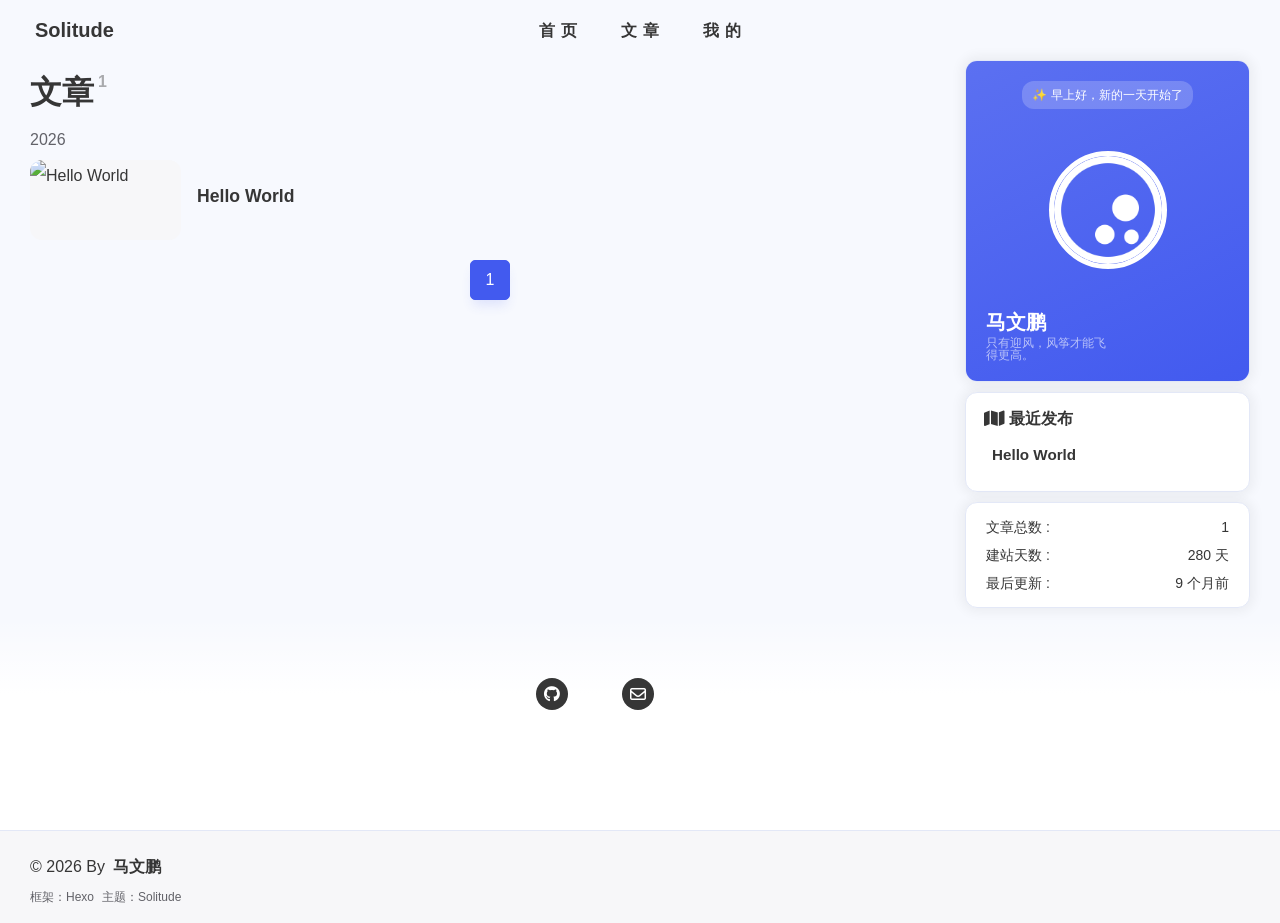
==== archives/index.html @ 8fe3c7e5 "Site updated: 2026-03-01 21:37:21" ====
<!DOCTYPE html><html lang="zh-CN" data-theme="light"><head><meta charset="utf-8"><meta http-equiv="X-UA-Compatible" content="IE=edge"><meta name="viewport" content="width=device-width, initial-scale=1"><title>文章 | 马文鹏的 Hexo 博客</title><noscript>开启JavaScript才能访问本站哦~</noscript><link rel="icon" href="/img/pwa/favicon.png"><link rel="stylesheet" href="/css/index.css?v=3.0.21"><link rel="canonical" href="http://example.com/archives/index.html"><link rel="stylesheet" href="https://cdn.jsdelivr.net/npm/@fortawesome/fontawesome-free@6.7.2/css/all.min.css"><!-- Feature-specific CSS--><!-- aplayer--><!-- swiper--><!-- fancybox ui--><!-- katex--><!-- Open Graph--><meta name="description" content="测试"><!-- pwa--><meta name="apple-mobile-web-app-capable" content="马文鹏的 Hexo 博客"><meta name="theme-color" content="var(--efu-main)"><meta name="apple-mobile-web-app-status-bar-style" content="var(--efu-main)"><link rel="bookmark" href="/img/pwa/favicon.png"><link rel="apple-touch-icon" href="/img/pwa/favicon.png" sizes="180x180"><script>console.log(' %c Solitude %c ' + '3.0.21' + ' %c https://github.com/everfu/hexo-theme-solitude',
    'background:#35495e ; padding: 1px; border-radius: 3px 0 0 3px;  color: #fff',
    'background:#ff9a9a ; padding: 1px; border-radius: 0 3px 3px 0;  color: #fff',
    'background:unset ; padding: 1px; border-radius: 0 3px 3px 0;  color: #fff')
</script><script>(()=>{
        const saveToLocal = {
            set: function setWithExpiry(key, value, ttl) {
                if (ttl === 0)
                    return
                const now = new Date()
                const expiryDay = ttl * 86400000
                const item = {
                    value: value,
                    expiry: now.getTime() + expiryDay
                }
                localStorage.setItem(key, JSON.stringify(item))
            },
            get: function getWithExpiry(key) {
                const itemStr = localStorage.getItem(key)

                if (!itemStr) {
                    return undefined
                }
                const item = JSON.parse(itemStr)
                const now = new Date()

                if (now.getTime() > item.expiry) {
                    localStorage.removeItem(key)
                    return undefined
                }
                return item.value
            }
        };
        window.utils = {
            saveToLocal: saveToLocal,
            getCSS: (url, id = false) => new Promise((resolve, reject) => {
              const link = document.createElement('link')
              link.rel = 'stylesheet'
              link.href = url
              if (id) link.id = id
              link.onerror = reject
              link.onload = link.onreadystatechange = function() {
                const loadState = this.readyState
                if (loadState && loadState !== 'loaded' && loadState !== 'complete') return
                link.onload = link.onreadystatechange = null
                resolve()
              }
              document.head.appendChild(link)
            }),
            getScript: (url, attr = {}) => new Promise((resolve, reject) => {
              const script = document.createElement('script')
              script.src = url
              script.async = true
              script.onerror = reject
              script.onload = script.onreadystatechange = function() {
                const loadState = this.readyState
                if (loadState && loadState !== 'loaded' && loadState !== 'complete') return
                script.onload = script.onreadystatechange = null
                resolve()
              }

              Object.keys(attr).forEach(key => {
                script.setAttribute(key, attr[key])
              })

              document.head.appendChild(script)
            }),
            addGlobalFn: (key, fn, name = false, parent = window) => {
                const globalFn = parent.globalFn || {}
                const keyObj = globalFn[key] || {}

                if (name && keyObj[name]) return

                name = name || Object.keys(keyObj).length
                keyObj[name] = fn
                globalFn[key] = keyObj
                parent.globalFn = globalFn
            },
            addEventListenerPjax: (ele, event, fn, option = false) => {
              ele.addEventListener(event, fn, option)
              utils.addGlobalFn('pjax', () => {
                  ele.removeEventListener(event, fn, option)
              })
            },
            diffDateFormat: (selector) => {
                selector.forEach(item => {
                    const date = new Date(item.getAttribute('datetime') || item.textContent);
                    item.textContent = (date.getMonth() + 1).toString()+'/'+date.getDate().toString();
                });
            },
        }
    })()</script><!-- theme--><script>initTheme = () => {
    let isDarkMode = window.matchMedia('(prefers-color-scheme: dark)').matches
    const cachedMode = utils.saveToLocal.get('theme');
    if (cachedMode === undefined) {
        const nowMode =
            isDarkMode ? 'dark' : 'light'
        document.documentElement.setAttribute('data-theme', nowMode);
    } else {
        document.documentElement.setAttribute('data-theme', cachedMode);
    }
    typeof rm === 'object' && rm.mode(cachedMode === 'dark' && isDarkMode)
}
initTheme()</script><script>const GLOBAL_CONFIG = {
    root: '/',
    algolia: undefined,
    localsearch: undefined,
    runtime: '2026-03-01 00:00:00',
    lazyload: {
        enable: false,
        error: '/img/error_load.avif'
    },
    copyright: false,
    highlight: {"limit":200,"expand":true,"copy":true,"syntax":"highlight.js"},
    randomlink: false,
    lang: {"theme":{"dark":"已切换至深色模式","light":"已切换至浅色模式"},"copy":{"success":"复制成功","error":"复制失败"},"backtop":"返回顶部","time":{"day":"天前","hour":"小时前","just":"刚刚","min":"分钟前","month":"个月前"},"day":" 天","f12":"开发者模式已打开，请遵循GPL协议。","totalk":"无需删除空行，直接输入评论即可"},
    aside: {
        state: {
            morning: "✨ 早上好，新的一天开始了",
            noon: "🍲 午餐时间",
            afternoon: "🌞 下午好",
            night: "早点休息",
            goodnight: "晚安 😴",
        },
        witty_words: [],
        witty_comment: {
            prefix: '好久不见，',
            back: '欢迎再次回来，',
        },
    },
    covercolor: {
        enable: false
    },
    comment: false,
    lightbox: 'null',
    right_menu: false,
    translate: {"translateDelay":0,"defaultEncoding":2},
    lure: false,
    expire: false,
};</script><script id="config-diff">var PAGE_CONFIG = {
    is_post: false,
    is_page: true,
    is_home: false,
    page: '',
    toc: false,
    comment: false,
    ai_text: false,
    color: false,
}</script><meta name="generator" content="Hexo 8.1.1"></head><body id="body"><div id="console"><div class="close-btn" onclick="sco.hideConsole()"><i class="solitude fas fa-xmark"></i></div><div class="console-card-group"><div class="console-card-group-right"><div class="console-card tags" onclick="sco.hideConsole()"><div class="card-content"><div class="author-content-item-tips">标签</div><div class="author-content-item-title">寻找感兴趣的领域</div></div><div class="card-tag-cloud"></div></div><div class="console-card history" onclick="sco.hideConsole()"><ul class="card-archive-list"><li class="item"><a href="/archives/2026/03/"><span class="date">2026/03</span><div class="count-group"><span class="count">1</span><span class="unit">篇</span></div></a></li><li class="item"><a href="/archives/"><span class="date">全部文章</span><div class="count-group"><span class="count">1</span><span class="unit">篇</span></div></a></li></ul></div></div></div><div class="button-group"><div class="console-btn-item"><span class="darkmode_switchbutton" onclick="sco.switchDarkMode()" title="昼夜切换"><i class="solitude fas fa-circle-half-stroke"></i></span></div><div class="console-btn-item" id="consoleHideAside"><span class="asideSwitch" onclick="sco.switchHideAside()" title="边栏显示控制"><i class="solitude fas fa-arrows-left-right-to-line"></i></span></div></div><div class="console-mask" onclick="sco.hideConsole()"></div></div><div id="sidebar" style="zoom: 1;"><div id="menu-mask" style="display: none;"></div><div id="sidebar-menus"><div class="site-data"><div class="data-item is-center"><div class="data-item-link"><a href="/archives/"><div class="headline">文章</div><div class="length-num">1</div></a></div></div><div class="data-item is-center"><div class="data-item-link"><a href="/categories/"><div class="headline">分类</div><div class="length-num">0</div></a></div></div><div class="data-item is-center"><div class="data-item-link"><a href="/tags/"><div class="headline">标签</div><div class="length-num">0</div></a></div></div></div><span class="sidebar-menu-item-title">功能</span><div class="sidebar-menu-item"><span class="darkmode_switchbutton menu-child" onclick="sco.switchDarkMode()"><i class="solitude fas fa-circle-half-stroke"></i><span>显示模式</span></span></div><div class="menus_items"><div class="menus_item"><a class="site-page" href="/"><span>首页</span></a></div><div class="menus_item"><a class="site-page" href="javascript:void(0);"><span>文章</span></a><ul class="menus_item_child"><li><a class="site-page child" href="/archives/"><i class="solitude  fas fa-folder-closed"></i><span>归档</span></a></li><li><a class="site-page child" href="/categories/"><i class="solitude  fas fa-clone"></i><span>分类</span></a></li><li><a class="site-page child" href="/tags/"><i class="solitude  fas fa-tags"></i><span>标签</span></a></li></ul></div><div class="menus_item"><a class="site-page" href="javascript:void(0);"><span>我的</span></a><ul class="menus_item_child"><li><a class="site-page child" href="/about/"><i class="solitude  fas fa-user"></i><span>关于</span></a></li></ul></div></div><span class="sidebar-menu-item-title">标签</span><div class="card-tags"><div class="card-tag-cloud"></div></div></div></div><div class="page" id="body-wrap"><header class="not-top-img" id="page-header"><nav class="show" id="nav"><div id="nav-group"><div id="blog_name"><a href="/" title="返回博客主页" id="site-name"><span class="title">Solitude</span><i class="solitude fas fa-home"></i></a></div><div id="page-name-mask"><div id="page-name"><a id="page-name-text" onclick="sco.toTop()">文章</a></div></div><div id="menus"><div class="menus_items"><div class="menus_item"><a class="site-page" href="/"><span>首页</span></a></div><div class="menus_item"><a class="site-page" href="javascript:void(0);"><span>文章</span></a><ul class="menus_item_child"><li><a class="site-page child" href="/archives/"><i class="solitude  fas fa-folder-closed"></i><span>归档</span></a></li><li><a class="site-page child" href="/categories/"><i class="solitude  fas fa-clone"></i><span>分类</span></a></li><li><a class="site-page child" href="/tags/"><i class="solitude  fas fa-tags"></i><span>标签</span></a></li></ul></div><div class="menus_item"><a class="site-page" href="javascript:void(0);"><span>我的</span></a><ul class="menus_item_child"><li><a class="site-page child" href="/about/"><i class="solitude  fas fa-user"></i><span>关于</span></a></li></ul></div></div></div><div id="nav-left"></div><div id="nav-right"><div class="nav-button" id="nav-totop" onclick="sco.toTop()"><a class="totopbtn"><i class="solitude fas fa-arrow-up"></i><span id="percent">0</span></a></div><div id="toggle-menu"><a class="site-page"><i class="solitude fas fa-bars"></i></a></div></div></div></nav></header><main class="layout" id="content-inner"><div id="archive"><div class="article-sort-title">文章<sup>1</sup></div><div class="article-sort"><div class="article-sort-item year">2026</div><div class="article-sort-item"><a class="article-sort-item-img" href="/2026/03/01/hello-world/" title="Hello World"><img src="/" alt="Hello World"></a><div class="article-sort-item-info"><a class="article-sort-item-title" href="/2026/03/01/hello-world/" title="Hello World" onclick="window.event.cancelBubble=true;">Hello World</a><div class="article-sort-item-tags"></div></div></div></div><nav id="pagination"><div class="pagination"><span class="page-number current">1</span><div class="toPageGroup"><input id="toPageText" oninput="value=value.replace(/[^0-9]/g,'')" maxlength="3" title="跳转到指定页面" onkeyup="if (this.value === '0') this.value = ''"><a id="toPageButton" onclick="sco.toPage()"><i class="solitude fas fa-angles-right"></i></a></div></div></nav></div><div class="aside-content" id="aside-content"><div class="card-widget card-info"><div class="card-content"><div class="card-info-avatar is-center"><div class="top-group"><div class="sayhi" id="sayhi" onclick="sco.changeWittyWord()"></div></div></div><div class="avatar"><img alt="头像" src="/img/logo.png"></div><div class="description"></div><div class="bottom-group"><span class="left"><div class="name">马文鹏</div><div class="desc">只有迎风，风筝才能飞得更高。</div></span><div class="social-icons is-center"></div></div></div></div><div class="sticky_layout"><div class="card-widget card-recent-post"><div class="item-headline"><i class="solitude fas fa-map"></i><span>最近发布</span></div><div class="aside-list"><a class="aside-list-item" href="/2026/03/01/hello-world/" title="Hello World"><div class="content"><span class="title" href="/2026/03/01/hello-world/" title="Hello World">Hello World</span></div></a></div></div><div class="card-widget card-tags card-archives card-webinfo card-allinfo"><div class="webinfo"><div class="webinfo-item"><div class="item-name">文章总数 :</div><div class="item-count">1</div></div><div class="webinfo-item"><div class="item-name">建站天数 :</div><div class="item-count" id="runtimeshow"></div></div><div class="webinfo-item"><div class="item-name">最后更新 :</div><time class="item-count" datetime="2026-03-01T13:37:18.398Z"></time></div></div></div></div></div></main><footer id="footer"><div id="footer_deal"><a class="deal_link" target="_blank" rel="noopener" href="https://github.com/wenpengma" title="Github"><i class="solitude  fab fa-github"></i></a><a class="deal_link" href="/mawenpeng291@gmail.com" title="Mail"><i class="solitude  far fa-envelope"></i></a><div class="nolazyload footer_mini_logo" id="footer_mini_logo" title="返回顶部" onclick="sco.toTop()"><img alt="返回顶部"></div></div><div id="st-footer"></div><div id="footer-bar"><div class="footer-bar-links"><div class="footer-bar-left"><div class="copyright">© 2026 By<a class="footer-bar-link" href="/" title="马文鹏">马文鹏</a></div><div class="beian-group"><a class="footer-bar-link" target="_blank" rel="noopener" href="https://hexo.io/" title="框架：Hexo">框架：Hexo</a><a class="footer-bar-link" target="_blank" rel="noopener" href="https://github.com/everfu/hexo-theme-solitude" title="主题：Solitude">主题：Solitude</a></div></div><div class="footer-bar-right"></div></div></div><div class="comment-barrage needEndHide"></div></footer></div><div><!-- Critical scripts loaded synchronously--><script src="/js/utils.js?v=3.0.21"></script><script src="/js/main.js?v=3.0.21"></script><!-- Non-critical scripts loaded asynchronously--><script async src="/js/third_party/waterfall.min.js?v=3.0.21"></script><script src="https://cdn.jsdelivr.net/npm/pjax@0.2.8/pjax.min.js"></script><!-- Feature-specific scripts loaded asynchronously--><script defer src="/js/tw_cn.js?v=3.0.21"></script><!-- UI enhancement scripts--><script defer src="https://cdn.jsdelivr.net/npm/node-snackbar@0.1.16/dist/snackbar.min.js"></script><!-- Music player scripts--><!-- Cover color processing scripts--><script>window.paceOptions = {
  restartOnPushState: false
}

utils.addGlobalFn('pjaxSend', () => {
  Pace.restart()
}, 'pace_restart')
</script><script src="https://cdn.jsdelivr.net/npm/pace-js@1.2.4/pace.min.js"></script><!-- Search functionality--><!-- Right menu functionality--><div class="js-pjax"></div></div><!-- pjax--><script>let pjax = null;

function initPjax() {
    if (typeof Pjax === 'undefined') {
        console.warn('Pjax is not loaded yet, retrying...');
        setTimeout(initPjax, 100);
        return;
    }

    pjax = new Pjax({
        elements: 'a:not([target="_blank"])',
        selectors: ["title","#body-wrap","#site-config","meta[name=\"description\"]",".js-pjax","meta[property^=\"og:\"]","#config-diff",".rs_show",".rs_hide"],
        cacheBust: false,
        analytics: false,
        scrollRestoration: false
    })

    // 将 pjax 实例挂载到全局
    window.pjax = pjax;

    document.querySelectorAll('script[data-pjax]').forEach(item => {
        const newScript = document.createElement('script')
        const content = item.text || item.textContent || item.innerHTML || ""
        Array.from(item.attributes).forEach(attr => newScript.setAttribute(attr.name, attr.value))
        newScript.appendChild(document.createTextNode(content))
        item.parentNode.replaceChild(newScript, item)
    })

    document.addEventListener('pjax:complete', () => {
        window.refreshFn()

        document.querySelectorAll('script[data-pjax]').forEach(item => {
            const newScript = document.createElement('script')
            const content = item.text || item.textContent || item.innerHTML || ""
            Array.from(item.attributes).forEach(attr => newScript.setAttribute(attr.name, attr.value))
            newScript.appendChild(document.createTextNode(content))
            item.parentNode.replaceChild(newScript, item)
        })

        GLOBAL_CONFIG.islazyload && window.lazyLoadInstance.update()

    })

    document.addEventListener('pjax:error', (e) => {
        if (e.request.status === 404) {
            pjax.loadUrl('/404.html')
        }
    })
}

// 初始化 Pjax
if (document.readyState === 'loading') {
    document.addEventListener('DOMContentLoaded', initPjax);
} else {
    initPjax();
}</script><!-- google adsense--></body></html>
        <script>
            const posts = ["2026/03/01/hello-world/"];
            function toRandomPost() {
                const randomPost = posts[Math.floor(Math.random() * posts.length)];
                pjax.loadUrl(GLOBAL_CONFIG.root + randomPost);
            }
        </script>
---- css/index.css ----
@charset "UTF-8";
@keyframes snackbar-progress{0%{width:0}to{width:100%}}.snackbar-container{transition:.5s;font-size:14px;position:fixed;align-items:center;line-height:22px;padding:18px 24px;bottom:-100px;top:-100px;opacity:0;z-index:9999;background:var(--efu-lighttext)!important;color:var(--efu-card-bg);border-radius:0;display:flex;justify-content:center;max-width:none;min-width:100%;margin:0;left:0;height:60px;transform:none}.snackbar-container p{color:var(--efu-card-bg)!important;font-weight:700!important;text-align:center;font-size:.8rem!important;display:flex;justify-content:center}.snackbar-container .action{display:inline-block;font-size:inherit;margin:0 0 0 24px;min-width:min-content;cursor:pointer;color:var(--efu-card-bg)!important;background:var(--efu-lighttext)!important;padding:4px 6px;font-weight:700;border-radius:8px;transition:.3s;border:var(--style-border)}.snackbar-container .action:hover{background:var(--efu-card-bg)!important;color:var(--efu-lighttext)!important}.snackbar-container:after{position:absolute;width:0;height:100%;left:0;top:0;background:var(--efu-white);opacity:.1;content:"";animation:snackbar-progress var(--efu-snackbar-time) linear forwards;pointer-events:none}.snackbar-pos.top-center,.snackbar-pos.top-left{bottom:auto;top:0;left:0}.snackbar-pos.top-right{bottom:auto;top:0;right:0}
@media screen and (min-width: 768px) {
@-moz-keyframes showCover {
    from {
      opacity: 0;
      -ms-filter: "progid:DXImageTransform.Microsoft.Alpha(Opacity=0)";
      filter: alpha(opacity=0);
      -webkit-transform: rotate(10deg) translateY(-8%) scale(1.8);
      -moz-transform: rotate(10deg) translateY(-8%) scale(1.8);
      -o-transform: rotate(10deg) translateY(-8%) scale(1.8);
      -ms-transform: rotate(10deg) translateY(-8%) scale(1.8);
      transform: rotate(10deg) translateY(-8%) scale(1.8);
    }
    to {
      opacity: 0.5;
      -ms-filter: "progid:DXImageTransform.Microsoft.Alpha(Opacity=50)";
      filter: alpha(opacity=50);
      -webkit-transform: rotate(10deg) translateY(-10%) scale(2);
      -moz-transform: rotate(10deg) translateY(-10%) scale(2);
      -o-transform: rotate(10deg) translateY(-10%) scale(2);
      -ms-transform: rotate(10deg) translateY(-10%) scale(2);
      transform: rotate(10deg) translateY(-10%) scale(2);
    }
}
@-webkit-keyframes showCover {
    from {
      opacity: 0;
      -ms-filter: "progid:DXImageTransform.Microsoft.Alpha(Opacity=0)";
      filter: alpha(opacity=0);
      -webkit-transform: rotate(10deg) translateY(-8%) scale(1.8);
      -moz-transform: rotate(10deg) translateY(-8%) scale(1.8);
      -o-transform: rotate(10deg) translateY(-8%) scale(1.8);
      -ms-transform: rotate(10deg) translateY(-8%) scale(1.8);
      transform: rotate(10deg) translateY(-8%) scale(1.8);
    }
    to {
      opacity: 0.5;
      -ms-filter: "progid:DXImageTransform.Microsoft.Alpha(Opacity=50)";
      filter: alpha(opacity=50);
      -webkit-transform: rotate(10deg) translateY(-10%) scale(2);
      -moz-transform: rotate(10deg) translateY(-10%) scale(2);
      -o-transform: rotate(10deg) translateY(-10%) scale(2);
      -ms-transform: rotate(10deg) translateY(-10%) scale(2);
      transform: rotate(10deg) translateY(-10%) scale(2);
    }
}
@-o-keyframes showCover {
    from {
      opacity: 0;
      -ms-filter: "progid:DXImageTransform.Microsoft.Alpha(Opacity=0)";
      filter: alpha(opacity=0);
      -webkit-transform: rotate(10deg) translateY(-8%) scale(1.8);
      -moz-transform: rotate(10deg) translateY(-8%) scale(1.8);
      -o-transform: rotate(10deg) translateY(-8%) scale(1.8);
      -ms-transform: rotate(10deg) translateY(-8%) scale(1.8);
      transform: rotate(10deg) translateY(-8%) scale(1.8);
    }
    to {
      opacity: 0.5;
      -ms-filter: "progid:DXImageTransform.Microsoft.Alpha(Opacity=50)";
      filter: alpha(opacity=50);
      -webkit-transform: rotate(10deg) translateY(-10%) scale(2);
      -moz-transform: rotate(10deg) translateY(-10%) scale(2);
      -o-transform: rotate(10deg) translateY(-10%) scale(2);
      -ms-transform: rotate(10deg) translateY(-10%) scale(2);
      transform: rotate(10deg) translateY(-10%) scale(2);
    }
}
@keyframes showCover {
    from {
      opacity: 0;
      -ms-filter: "progid:DXImageTransform.Microsoft.Alpha(Opacity=0)";
      filter: alpha(opacity=0);
      -webkit-transform: rotate(10deg) translateY(-8%) scale(1.8);
      -moz-transform: rotate(10deg) translateY(-8%) scale(1.8);
      -o-transform: rotate(10deg) translateY(-8%) scale(1.8);
      -ms-transform: rotate(10deg) translateY(-8%) scale(1.8);
      transform: rotate(10deg) translateY(-8%) scale(1.8);
    }
    to {
      opacity: 0.5;
      -ms-filter: "progid:DXImageTransform.Microsoft.Alpha(Opacity=50)";
      filter: alpha(opacity=50);
      -webkit-transform: rotate(10deg) translateY(-10%) scale(2);
      -moz-transform: rotate(10deg) translateY(-10%) scale(2);
      -o-transform: rotate(10deg) translateY(-10%) scale(2);
      -ms-transform: rotate(10deg) translateY(-10%) scale(2);
      transform: rotate(10deg) translateY(-10%) scale(2);
    }
}
}
@-moz-keyframes barrageIn {
  0% {
    -webkit-transform: translateY(20px);
    -moz-transform: translateY(20px);
    -o-transform: translateY(20px);
    -ms-transform: translateY(20px);
    transform: translateY(20px);
    opacity: 0;
    -ms-filter: "progid:DXImageTransform.Microsoft.Alpha(Opacity=0)";
    filter: alpha(opacity=0);
  }
  100% {
    -webkit-transform: translateY(0);
    -moz-transform: translateY(0);
    -o-transform: translateY(0);
    -ms-transform: translateY(0);
    transform: translateY(0);
    opacity: 1;
    -ms-filter: none;
    filter: none;
  }
}
@-webkit-keyframes barrageIn {
  0% {
    -webkit-transform: translateY(20px);
    -moz-transform: translateY(20px);
    -o-transform: translateY(20px);
    -ms-transform: translateY(20px);
    transform: translateY(20px);
    opacity: 0;
    -ms-filter: "progid:DXImageTransform.Microsoft.Alpha(Opacity=0)";
    filter: alpha(opacity=0);
  }
  100% {
    -webkit-transform: translateY(0);
    -moz-transform: translateY(0);
    -o-transform: translateY(0);
    -ms-transform: translateY(0);
    transform: translateY(0);
    opacity: 1;
    -ms-filter: none;
    filter: none;
  }
}
@-o-keyframes barrageIn {
  0% {
    -webkit-transform: translateY(20px);
    -moz-transform: translateY(20px);
    -o-transform: translateY(20px);
    -ms-transform: translateY(20px);
    transform: translateY(20px);
    opacity: 0;
    -ms-filter: "progid:DXImageTransform.Microsoft.Alpha(Opacity=0)";
    filter: alpha(opacity=0);
  }
  100% {
    -webkit-transform: translateY(0);
    -moz-transform: translateY(0);
    -o-transform: translateY(0);
    -ms-transform: translateY(0);
    transform: translateY(0);
    opacity: 1;
    -ms-filter: none;
    filter: none;
  }
}
@keyframes barrageIn {
  0% {
    -webkit-transform: translateY(20px);
    -moz-transform: translateY(20px);
    -o-transform: translateY(20px);
    -ms-transform: translateY(20px);
    transform: translateY(20px);
    opacity: 0;
    -ms-filter: "progid:DXImageTransform.Microsoft.Alpha(Opacity=0)";
    filter: alpha(opacity=0);
  }
  100% {
    -webkit-transform: translateY(0);
    -moz-transform: translateY(0);
    -o-transform: translateY(0);
    -ms-transform: translateY(0);
    transform: translateY(0);
    opacity: 1;
    -ms-filter: none;
    filter: none;
  }
}
@-moz-keyframes barrageOut {
  0% {
    -webkit-transform: translateY(0);
    -moz-transform: translateY(0);
    -o-transform: translateY(0);
    -ms-transform: translateY(0);
    transform: translateY(0);
    opacity: 1;
    -ms-filter: none;
    filter: none;
  }
  100% {
    -webkit-transform: translateY(20px);
    -moz-transform: translateY(20px);
    -o-transform: translateY(20px);
    -ms-transform: translateY(20px);
    transform: translateY(20px);
    opacity: 0;
    -ms-filter: "progid:DXImageTransform.Microsoft.Alpha(Opacity=0)";
    filter: alpha(opacity=0);
  }
}
@-webkit-keyframes barrageOut {
  0% {
    -webkit-transform: translateY(0);
    -moz-transform: translateY(0);
    -o-transform: translateY(0);
    -ms-transform: translateY(0);
    transform: translateY(0);
    opacity: 1;
    -ms-filter: none;
    filter: none;
  }
  100% {
    -webkit-transform: translateY(20px);
    -moz-transform: translateY(20px);
    -o-transform: translateY(20px);
    -ms-transform: translateY(20px);
    transform: translateY(20px);
    opacity: 0;
    -ms-filter: "progid:DXImageTransform.Microsoft.Alpha(Opacity=0)";
    filter: alpha(opacity=0);
  }
}
@-o-keyframes barrageOut {
  0% {
    -webkit-transform: translateY(0);
    -moz-transform: translateY(0);
    -o-transform: translateY(0);
    -ms-transform: translateY(0);
    transform: translateY(0);
    opacity: 1;
    -ms-filter: none;
    filter: none;
  }
  100% {
    -webkit-transform: translateY(20px);
    -moz-transform: translateY(20px);
    -o-transform: translateY(20px);
    -ms-transform: translateY(20px);
    transform: translateY(20px);
    opacity: 0;
    -ms-filter: "progid:DXImageTransform.Microsoft.Alpha(Opacity=0)";
    filter: alpha(opacity=0);
  }
}
@keyframes barrageOut {
  0% {
    -webkit-transform: translateY(0);
    -moz-transform: translateY(0);
    -o-transform: translateY(0);
    -ms-transform: translateY(0);
    transform: translateY(0);
    opacity: 1;
    -ms-filter: none;
    filter: none;
  }
  100% {
    -webkit-transform: translateY(20px);
    -moz-transform: translateY(20px);
    -o-transform: translateY(20px);
    -ms-transform: translateY(20px);
    transform: translateY(20px);
    opacity: 0;
    -ms-filter: "progid:DXImageTransform.Microsoft.Alpha(Opacity=0)";
    filter: alpha(opacity=0);
  }
}
@-moz-keyframes scroll-down-effect {
  0% {
    top: 0;
    opacity: 0.4;
    -ms-filter: "progid:DXImageTransform.Microsoft.Alpha(Opacity=40)";
    filter: alpha(opacity=40);
  }
  50% {
    top: -16px;
    opacity: 1;
    -ms-filter: none;
    filter: none;
  }
  100% {
    top: 0;
    opacity: 0.4;
    -ms-filter: "progid:DXImageTransform.Microsoft.Alpha(Opacity=40)";
    filter: alpha(opacity=40);
  }
}
@-webkit-keyframes scroll-down-effect {
  0% {
    top: 0;
    opacity: 0.4;
    -ms-filter: "progid:DXImageTransform.Microsoft.Alpha(Opacity=40)";
    filter: alpha(opacity=40);
  }
  50% {
    top: -16px;
    opacity: 1;
    -ms-filter: none;
    filter: none;
  }
  100% {
    top: 0;
    opacity: 0.4;
    -ms-filter: "progid:DXImageTransform.Microsoft.Alpha(Opacity=40)";
    filter: alpha(opacity=40);
  }
}
@-o-keyframes scroll-down-effect {
  0% {
    top: 0;
    opacity: 0.4;
    -ms-filter: "progid:DXImageTransform.Microsoft.Alpha(Opacity=40)";
    filter: alpha(opacity=40);
  }
  50% {
    top: -16px;
    opacity: 1;
    -ms-filter: none;
    filter: none;
  }
  100% {
    top: 0;
    opacity: 0.4;
    -ms-filter: "progid:DXImageTransform.Microsoft.Alpha(Opacity=40)";
    filter: alpha(opacity=40);
  }
}
@keyframes scroll-down-effect {
  0% {
    top: 0;
    opacity: 0.4;
    -ms-filter: "progid:DXImageTransform.Microsoft.Alpha(Opacity=40)";
    filter: alpha(opacity=40);
  }
  50% {
    top: -16px;
    opacity: 1;
    -ms-filter: none;
    filter: none;
  }
  100% {
    top: 0;
    opacity: 0.4;
    -ms-filter: "progid:DXImageTransform.Microsoft.Alpha(Opacity=40)";
    filter: alpha(opacity=40);
  }
}
@-moz-keyframes header-effect {
  0% {
    opacity: 0;
    -ms-filter: "progid:DXImageTransform.Microsoft.Alpha(Opacity=0)";
    filter: alpha(opacity=0);
    -webkit-transform: translateY(-50px);
    -moz-transform: translateY(-50px);
    -o-transform: translateY(-50px);
    -ms-transform: translateY(-50px);
    transform: translateY(-50px);
  }
  100% {
    opacity: 1;
    -ms-filter: none;
    filter: none;
    -webkit-transform: translateY(0);
    -moz-transform: translateY(0);
    -o-transform: translateY(0);
    -ms-transform: translateY(0);
    transform: translateY(0);
  }
}
@-webkit-keyframes header-effect {
  0% {
    opacity: 0;
    -ms-filter: "progid:DXImageTransform.Microsoft.Alpha(Opacity=0)";
    filter: alpha(opacity=0);
    -webkit-transform: translateY(-50px);
    -moz-transform: translateY(-50px);
    -o-transform: translateY(-50px);
    -ms-transform: translateY(-50px);
    transform: translateY(-50px);
  }
  100% {
    opacity: 1;
    -ms-filter: none;
    filter: none;
    -webkit-transform: translateY(0);
    -moz-transform: translateY(0);
    -o-transform: translateY(0);
    -ms-transform: translateY(0);
    transform: translateY(0);
  }
}
@-o-keyframes header-effect {
  0% {
    opacity: 0;
    -ms-filter: "progid:DXImageTransform.Microsoft.Alpha(Opacity=0)";
    filter: alpha(opacity=0);
    -webkit-transform: translateY(-50px);
    -moz-transform: translateY(-50px);
    -o-transform: translateY(-50px);
    -ms-transform: translateY(-50px);
    transform: translateY(-50px);
  }
  100% {
    opacity: 1;
    -ms-filter: none;
    filter: none;
    -webkit-transform: translateY(0);
    -moz-transform: translateY(0);
    -o-transform: translateY(0);
    -ms-transform: translateY(0);
    transform: translateY(0);
  }
}
@keyframes header-effect {
  0% {
    opacity: 0;
    -ms-filter: "progid:DXImageTransform.Microsoft.Alpha(Opacity=0)";
    filter: alpha(opacity=0);
    -webkit-transform: translateY(-50px);
    -moz-transform: translateY(-50px);
    -o-transform: translateY(-50px);
    -ms-transform: translateY(-50px);
    transform: translateY(-50px);
  }
  100% {
    opacity: 1;
    -ms-filter: none;
    filter: none;
    -webkit-transform: translateY(0);
    -moz-transform: translateY(0);
    -o-transform: translateY(0);
    -ms-transform: translateY(0);
    transform: translateY(0);
  }
}
@-moz-keyframes headerNoOpacity {
  0% {
    -webkit-transform: translateY(-50px);
    -moz-transform: translateY(-50px);
    -o-transform: translateY(-50px);
    -ms-transform: translateY(-50px);
    transform: translateY(-50px);
  }
  100% {
    -webkit-transform: translateY(0);
    -moz-transform: translateY(0);
    -o-transform: translateY(0);
    -ms-transform: translateY(0);
    transform: translateY(0);
  }
}
@-webkit-keyframes headerNoOpacity {
  0% {
    -webkit-transform: translateY(-50px);
    -moz-transform: translateY(-50px);
    -o-transform: translateY(-50px);
    -ms-transform: translateY(-50px);
    transform: translateY(-50px);
  }
  100% {
    -webkit-transform: translateY(0);
    -moz-transform: translateY(0);
    -o-transform: translateY(0);
    -ms-transform: translateY(0);
    transform: translateY(0);
  }
}
@-o-keyframes headerNoOpacity {
  0% {
    -webkit-transform: translateY(-50px);
    -moz-transform: translateY(-50px);
    -o-transform: translateY(-50px);
    -ms-transform: translateY(-50px);
    transform: translateY(-50px);
  }
  100% {
    -webkit-transform: translateY(0);
    -moz-transform: translateY(0);
    -o-transform: translateY(0);
    -ms-transform: translateY(0);
    transform: translateY(0);
  }
}
@keyframes headerNoOpacity {
  0% {
    -webkit-transform: translateY(-50px);
    -moz-transform: translateY(-50px);
    -o-transform: translateY(-50px);
    -ms-transform: translateY(-50px);
    transform: translateY(-50px);
  }
  100% {
    -webkit-transform: translateY(0);
    -moz-transform: translateY(0);
    -o-transform: translateY(0);
    -ms-transform: translateY(0);
    transform: translateY(0);
  }
}
@-moz-keyframes bottom-top {
  0% {
    opacity: 0;
    -ms-filter: "progid:DXImageTransform.Microsoft.Alpha(Opacity=0)";
    filter: alpha(opacity=0);
    margin-top: 50px;
  }
  100% {
    opacity: 1;
    -ms-filter: none;
    filter: none;
    margin-top: 0;
  }
}
@-webkit-keyframes bottom-top {
  0% {
    opacity: 0;
    -ms-filter: "progid:DXImageTransform.Microsoft.Alpha(Opacity=0)";
    filter: alpha(opacity=0);
    margin-top: 50px;
  }
  100% {
    opacity: 1;
    -ms-filter: none;
    filter: none;
    margin-top: 0;
  }
}
@-o-keyframes bottom-top {
  0% {
    opacity: 0;
    -ms-filter: "progid:DXImageTransform.Microsoft.Alpha(Opacity=0)";
    filter: alpha(opacity=0);
    margin-top: 50px;
  }
  100% {
    opacity: 1;
    -ms-filter: none;
    filter: none;
    margin-top: 0;
  }
}
@keyframes bottom-top {
  0% {
    opacity: 0;
    -ms-filter: "progid:DXImageTransform.Microsoft.Alpha(Opacity=0)";
    filter: alpha(opacity=0);
    margin-top: 50px;
  }
  100% {
    opacity: 1;
    -ms-filter: none;
    filter: none;
    margin-top: 0;
  }
}
@-moz-keyframes titlescale {
  0% {
    opacity: 0;
    -ms-filter: "progid:DXImageTransform.Microsoft.Alpha(Opacity=0)";
    filter: alpha(opacity=0);
    -webkit-transform: scale(0.7);
    -moz-transform: scale(0.7);
    -o-transform: scale(0.7);
    -ms-transform: scale(0.7);
    transform: scale(0.7);
  }
  100% {
    opacity: 1;
    -ms-filter: none;
    filter: none;
    -webkit-transform: scale(1);
    -moz-transform: scale(1);
    -o-transform: scale(1);
    -ms-transform: scale(1);
    transform: scale(1);
  }
}
@-webkit-keyframes titlescale {
  0% {
    opacity: 0;
    -ms-filter: "progid:DXImageTransform.Microsoft.Alpha(Opacity=0)";
    filter: alpha(opacity=0);
    -webkit-transform: scale(0.7);
    -moz-transform: scale(0.7);
    -o-transform: scale(0.7);
    -ms-transform: scale(0.7);
    transform: scale(0.7);
  }
  100% {
    opacity: 1;
    -ms-filter: none;
    filter: none;
    -webkit-transform: scale(1);
    -moz-transform: scale(1);
    -o-transform: scale(1);
    -ms-transform: scale(1);
    transform: scale(1);
  }
}
@-o-keyframes titlescale {
  0% {
    opacity: 0;
    -ms-filter: "progid:DXImageTransform.Microsoft.Alpha(Opacity=0)";
    filter: alpha(opacity=0);
    -webkit-transform: scale(0.7);
    -moz-transform: scale(0.7);
    -o-transform: scale(0.7);
    -ms-transform: scale(0.7);
    transform: scale(0.7);
  }
  100% {
    opacity: 1;
    -ms-filter: none;
    filter: none;
    -webkit-transform: scale(1);
    -moz-transform: scale(1);
    -o-transform: scale(1);
    -ms-transform: scale(1);
    transform: scale(1);
  }
}
@keyframes titlescale {
  0% {
    opacity: 0;
    -ms-filter: "progid:DXImageTransform.Microsoft.Alpha(Opacity=0)";
    filter: alpha(opacity=0);
    -webkit-transform: scale(0.7);
    -moz-transform: scale(0.7);
    -o-transform: scale(0.7);
    -ms-transform: scale(0.7);
    transform: scale(0.7);
  }
  100% {
    opacity: 1;
    -ms-filter: none;
    filter: none;
    -webkit-transform: scale(1);
    -moz-transform: scale(1);
    -o-transform: scale(1);
    -ms-transform: scale(1);
    transform: scale(1);
  }
}
@-moz-keyframes search_close {
  0% {
    -webkit-transform: translateY(0);
    -moz-transform: translateY(0);
    -o-transform: translateY(0);
    -ms-transform: translateY(0);
    transform: translateY(0);
    opacity: 1;
    -ms-filter: none;
    filter: none;
  }
  100% {
    -webkit-transform: translateY(20px);
    -moz-transform: translateY(20px);
    -o-transform: translateY(20px);
    -ms-transform: translateY(20px);
    transform: translateY(20px);
    opacity: 0;
    -ms-filter: "progid:DXImageTransform.Microsoft.Alpha(Opacity=0)";
    filter: alpha(opacity=0);
  }
}
@-webkit-keyframes search_close {
  0% {
    -webkit-transform: translateY(0);
    -moz-transform: translateY(0);
    -o-transform: translateY(0);
    -ms-transform: translateY(0);
    transform: translateY(0);
    opacity: 1;
    -ms-filter: none;
    filter: none;
  }
  100% {
    -webkit-transform: translateY(20px);
    -moz-transform: translateY(20px);
    -o-transform: translateY(20px);
    -ms-transform: translateY(20px);
    transform: translateY(20px);
    opacity: 0;
    -ms-filter: "progid:DXImageTransform.Microsoft.Alpha(Opacity=0)";
    filter: alpha(opacity=0);
  }
}
@-o-keyframes search_close {
  0% {
    -webkit-transform: translateY(0);
    -moz-transform: translateY(0);
    -o-transform: translateY(0);
    -ms-transform: translateY(0);
    transform: translateY(0);
    opacity: 1;
    -ms-filter: none;
    filter: none;
  }
  100% {
    -webkit-transform: translateY(20px);
    -moz-transform: translateY(20px);
    -o-transform: translateY(20px);
    -ms-transform: translateY(20px);
    transform: translateY(20px);
    opacity: 0;
    -ms-filter: "progid:DXImageTransform.Microsoft.Alpha(Opacity=0)";
    filter: alpha(opacity=0);
  }
}
@keyframes search_close {
  0% {
    -webkit-transform: translateY(0);
    -moz-transform: translateY(0);
    -o-transform: translateY(0);
    -ms-transform: translateY(0);
    transform: translateY(0);
    opacity: 1;
    -ms-filter: none;
    filter: none;
  }
  100% {
    -webkit-transform: translateY(20px);
    -moz-transform: translateY(20px);
    -o-transform: translateY(20px);
    -ms-transform: translateY(20px);
    transform: translateY(20px);
    opacity: 0;
    -ms-filter: "progid:DXImageTransform.Microsoft.Alpha(Opacity=0)";
    filter: alpha(opacity=0);
  }
}
@-moz-keyframes to_show {
  0% {
    opacity: 0;
    -ms-filter: "progid:DXImageTransform.Microsoft.Alpha(Opacity=0)";
    filter: alpha(opacity=0);
  }
  100% {
    opacity: 1;
    -ms-filter: none;
    filter: none;
  }
}
@-webkit-keyframes to_show {
  0% {
    opacity: 0;
    -ms-filter: "progid:DXImageTransform.Microsoft.Alpha(Opacity=0)";
    filter: alpha(opacity=0);
  }
  100% {
    opacity: 1;
    -ms-filter: none;
    filter: none;
  }
}
@-o-keyframes to_show {
  0% {
    opacity: 0;
    -ms-filter: "progid:DXImageTransform.Microsoft.Alpha(Opacity=0)";
    filter: alpha(opacity=0);
  }
  100% {
    opacity: 1;
    -ms-filter: none;
    filter: none;
  }
}
@keyframes to_show {
  0% {
    opacity: 0;
    -ms-filter: "progid:DXImageTransform.Microsoft.Alpha(Opacity=0)";
    filter: alpha(opacity=0);
  }
  100% {
    opacity: 1;
    -ms-filter: none;
    filter: none;
  }
}
@-moz-keyframes to_hide {
  0% {
    opacity: 1;
    -ms-filter: none;
    filter: none;
  }
  100% {
    opacity: 0;
    -ms-filter: "progid:DXImageTransform.Microsoft.Alpha(Opacity=0)";
    filter: alpha(opacity=0);
  }
}
@-webkit-keyframes to_hide {
  0% {
    opacity: 1;
    -ms-filter: none;
    filter: none;
  }
  100% {
    opacity: 0;
    -ms-filter: "progid:DXImageTransform.Microsoft.Alpha(Opacity=0)";
    filter: alpha(opacity=0);
  }
}
@-o-keyframes to_hide {
  0% {
    opacity: 1;
    -ms-filter: none;
    filter: none;
  }
  100% {
    opacity: 0;
    -ms-filter: "progid:DXImageTransform.Microsoft.Alpha(Opacity=0)";
    filter: alpha(opacity=0);
  }
}
@keyframes to_hide {
  0% {
    opacity: 1;
    -ms-filter: none;
    filter: none;
  }
  100% {
    opacity: 0;
    -ms-filter: "progid:DXImageTransform.Microsoft.Alpha(Opacity=0)";
    filter: alpha(opacity=0);
  }
}
@-moz-keyframes ribbon_to_show {
  0% {
    opacity: 0;
    -ms-filter: "progid:DXImageTransform.Microsoft.Alpha(Opacity=0)";
    filter: alpha(opacity=0);
  }
  100% {
    opacity: 0.6;
    -ms-filter: "progid:DXImageTransform.Microsoft.Alpha(Opacity=60)";
    filter: alpha(opacity=60);
  }
}
@-webkit-keyframes ribbon_to_show {
  0% {
    opacity: 0;
    -ms-filter: "progid:DXImageTransform.Microsoft.Alpha(Opacity=0)";
    filter: alpha(opacity=0);
  }
  100% {
    opacity: 0.6;
    -ms-filter: "progid:DXImageTransform.Microsoft.Alpha(Opacity=60)";
    filter: alpha(opacity=60);
  }
}
@-o-keyframes ribbon_to_show {
  0% {
    opacity: 0;
    -ms-filter: "progid:DXImageTransform.Microsoft.Alpha(Opacity=0)";
    filter: alpha(opacity=0);
  }
  100% {
    opacity: 0.6;
    -ms-filter: "progid:DXImageTransform.Microsoft.Alpha(Opacity=60)";
    filter: alpha(opacity=60);
  }
}
@keyframes ribbon_to_show {
  0% {
    opacity: 0;
    -ms-filter: "progid:DXImageTransform.Microsoft.Alpha(Opacity=0)";
    filter: alpha(opacity=0);
  }
  100% {
    opacity: 0.6;
    -ms-filter: "progid:DXImageTransform.Microsoft.Alpha(Opacity=60)";
    filter: alpha(opacity=60);
  }
}
@-moz-keyframes avatar_turn_around {
  0% {
    -webkit-transform: rotate(0);
    -moz-transform: rotate(0);
    -o-transform: rotate(0);
    -ms-transform: rotate(0);
    transform: rotate(0);
  }
  100% {
    -webkit-transform: rotate(360deg);
    -moz-transform: rotate(360deg);
    -o-transform: rotate(360deg);
    -ms-transform: rotate(360deg);
    transform: rotate(360deg);
  }
}
@-webkit-keyframes avatar_turn_around {
  0% {
    -webkit-transform: rotate(0);
    -moz-transform: rotate(0);
    -o-transform: rotate(0);
    -ms-transform: rotate(0);
    transform: rotate(0);
  }
  100% {
    -webkit-transform: rotate(360deg);
    -moz-transform: rotate(360deg);
    -o-transform: rotate(360deg);
    -ms-transform: rotate(360deg);
    transform: rotate(360deg);
  }
}
@-o-keyframes avatar_turn_around {
  0% {
    -webkit-transform: rotate(0);
    -moz-transform: rotate(0);
    -o-transform: rotate(0);
    -ms-transform: rotate(0);
    transform: rotate(0);
  }
  100% {
    -webkit-transform: rotate(360deg);
    -moz-transform: rotate(360deg);
    -o-transform: rotate(360deg);
    -ms-transform: rotate(360deg);
    transform: rotate(360deg);
  }
}
@keyframes avatar_turn_around {
  0% {
    -webkit-transform: rotate(0);
    -moz-transform: rotate(0);
    -o-transform: rotate(0);
    -ms-transform: rotate(0);
    transform: rotate(0);
  }
  100% {
    -webkit-transform: rotate(360deg);
    -moz-transform: rotate(360deg);
    -o-transform: rotate(360deg);
    -ms-transform: rotate(360deg);
    transform: rotate(360deg);
  }
}
@-moz-keyframes sub_menus {
  0% {
    opacity: 0;
    -ms-filter: "progid:DXImageTransform.Microsoft.Alpha(Opacity=0)";
    filter: alpha(opacity=0);
    -webkit-transform: translateY(10px);
    -moz-transform: translateY(10px);
    -o-transform: translateY(10px);
    -ms-transform: translateY(10px);
    transform: translateY(10px);
  }
  100% {
    opacity: 1;
    -ms-filter: none;
    filter: none;
    -webkit-transform: translateY(0);
    -moz-transform: translateY(0);
    -o-transform: translateY(0);
    -ms-transform: translateY(0);
    transform: translateY(0);
  }
}
@-webkit-keyframes sub_menus {
  0% {
    opacity: 0;
    -ms-filter: "progid:DXImageTransform.Microsoft.Alpha(Opacity=0)";
    filter: alpha(opacity=0);
    -webkit-transform: translateY(10px);
    -moz-transform: translateY(10px);
    -o-transform: translateY(10px);
    -ms-transform: translateY(10px);
    transform: translateY(10px);
  }
  100% {
    opacity: 1;
    -ms-filter: none;
    filter: none;
    -webkit-transform: translateY(0);
    -moz-transform: translateY(0);
    -o-transform: translateY(0);
    -ms-transform: translateY(0);
    transform: translateY(0);
  }
}
@-o-keyframes sub_menus {
  0% {
    opacity: 0;
    -ms-filter: "progid:DXImageTransform.Microsoft.Alpha(Opacity=0)";
    filter: alpha(opacity=0);
    -webkit-transform: translateY(10px);
    -moz-transform: translateY(10px);
    -o-transform: translateY(10px);
    -ms-transform: translateY(10px);
    transform: translateY(10px);
  }
  100% {
    opacity: 1;
    -ms-filter: none;
    filter: none;
    -webkit-transform: translateY(0);
    -moz-transform: translateY(0);
    -o-transform: translateY(0);
    -ms-transform: translateY(0);
    transform: translateY(0);
  }
}
@keyframes sub_menus {
  0% {
    opacity: 0;
    -ms-filter: "progid:DXImageTransform.Microsoft.Alpha(Opacity=0)";
    filter: alpha(opacity=0);
    -webkit-transform: translateY(10px);
    -moz-transform: translateY(10px);
    -o-transform: translateY(10px);
    -ms-transform: translateY(10px);
    transform: translateY(10px);
  }
  100% {
    opacity: 1;
    -ms-filter: none;
    filter: none;
    -webkit-transform: translateY(0);
    -moz-transform: translateY(0);
    -o-transform: translateY(0);
    -ms-transform: translateY(0);
    transform: translateY(0);
  }
}
@-moz-keyframes donate_effcet {
  0% {
    opacity: 0;
    -ms-filter: "progid:DXImageTransform.Microsoft.Alpha(Opacity=0)";
    filter: alpha(opacity=0);
    -webkit-transform: translateY(-20px);
    -moz-transform: translateY(-20px);
    -o-transform: translateY(-20px);
    -ms-transform: translateY(-20px);
    transform: translateY(-20px);
  }
  100% {
    opacity: 1;
    -ms-filter: none;
    filter: none;
    -webkit-transform: translateY(0);
    -moz-transform: translateY(0);
    -o-transform: translateY(0);
    -ms-transform: translateY(0);
    transform: translateY(0);
  }
}
@-webkit-keyframes donate_effcet {
  0% {
    opacity: 0;
    -ms-filter: "progid:DXImageTransform.Microsoft.Alpha(Opacity=0)";
    filter: alpha(opacity=0);
    -webkit-transform: translateY(-20px);
    -moz-transform: translateY(-20px);
    -o-transform: translateY(-20px);
    -ms-transform: translateY(-20px);
    transform: translateY(-20px);
  }
  100% {
    opacity: 1;
    -ms-filter: none;
    filter: none;
    -webkit-transform: translateY(0);
    -moz-transform: translateY(0);
    -o-transform: translateY(0);
    -ms-transform: translateY(0);
    transform: translateY(0);
  }
}
@-o-keyframes donate_effcet {
  0% {
    opacity: 0;
    -ms-filter: "progid:DXImageTransform.Microsoft.Alpha(Opacity=0)";
    filter: alpha(opacity=0);
    -webkit-transform: translateY(-20px);
    -moz-transform: translateY(-20px);
    -o-transform: translateY(-20px);
    -ms-transform: translateY(-20px);
    transform: translateY(-20px);
  }
  100% {
    opacity: 1;
    -ms-filter: none;
    filter: none;
    -webkit-transform: translateY(0);
    -moz-transform: translateY(0);
    -o-transform: translateY(0);
    -ms-transform: translateY(0);
    transform: translateY(0);
  }
}
@keyframes donate_effcet {
  0% {
    opacity: 0;
    -ms-filter: "progid:DXImageTransform.Microsoft.Alpha(Opacity=0)";
    filter: alpha(opacity=0);
    -webkit-transform: translateY(-20px);
    -moz-transform: translateY(-20px);
    -o-transform: translateY(-20px);
    -ms-transform: translateY(-20px);
    transform: translateY(-20px);
  }
  100% {
    opacity: 1;
    -ms-filter: none;
    filter: none;
    -webkit-transform: translateY(0);
    -moz-transform: translateY(0);
    -o-transform: translateY(0);
    -ms-transform: translateY(0);
    transform: translateY(0);
  }
}
@-moz-keyframes announ_animation {
  0%, 100% {
    -webkit-transform: scale(1);
    -moz-transform: scale(1);
    -o-transform: scale(1);
    -ms-transform: scale(1);
    transform: scale(1);
  }
  50% {
    -webkit-transform: scale(1.2);
    -moz-transform: scale(1.2);
    -o-transform: scale(1.2);
    -ms-transform: scale(1.2);
    transform: scale(1.2);
    filter: blur(20px);
  }
}
@-webkit-keyframes announ_animation {
  0%, 100% {
    -webkit-transform: scale(1);
    -moz-transform: scale(1);
    -o-transform: scale(1);
    -ms-transform: scale(1);
    transform: scale(1);
  }
  50% {
    -webkit-transform: scale(1.2);
    -moz-transform: scale(1.2);
    -o-transform: scale(1.2);
    -ms-transform: scale(1.2);
    transform: scale(1.2);
    filter: blur(20px);
  }
}
@-o-keyframes announ_animation {
  0%, 100% {
    -webkit-transform: scale(1);
    -moz-transform: scale(1);
    -o-transform: scale(1);
    -ms-transform: scale(1);
    transform: scale(1);
  }
  50% {
    -webkit-transform: scale(1.2);
    -moz-transform: scale(1.2);
    -o-transform: scale(1.2);
    -ms-transform: scale(1.2);
    transform: scale(1.2);
    filter: blur(20px);
  }
}
@keyframes announ_animation {
  0%, 100% {
    -webkit-transform: scale(1);
    -moz-transform: scale(1);
    -o-transform: scale(1);
    -ms-transform: scale(1);
    transform: scale(1);
  }
  50% {
    -webkit-transform: scale(1.2);
    -moz-transform: scale(1.2);
    -o-transform: scale(1.2);
    -ms-transform: scale(1.2);
    transform: scale(1.2);
    filter: blur(20px);
  }
}
@-moz-keyframes sidebarItem {
  0% {
    -webkit-transform: translateX(200px);
    -moz-transform: translateX(200px);
    -o-transform: translateX(200px);
    -ms-transform: translateX(200px);
    transform: translateX(200px);
  }
  100% {
    -webkit-transform: translateX(0);
    -moz-transform: translateX(0);
    -o-transform: translateX(0);
    -ms-transform: translateX(0);
    transform: translateX(0);
  }
}
@-webkit-keyframes sidebarItem {
  0% {
    -webkit-transform: translateX(200px);
    -moz-transform: translateX(200px);
    -o-transform: translateX(200px);
    -ms-transform: translateX(200px);
    transform: translateX(200px);
  }
  100% {
    -webkit-transform: translateX(0);
    -moz-transform: translateX(0);
    -o-transform: translateX(0);
    -ms-transform: translateX(0);
    transform: translateX(0);
  }
}
@-o-keyframes sidebarItem {
  0% {
    -webkit-transform: translateX(200px);
    -moz-transform: translateX(200px);
    -o-transform: translateX(200px);
    -ms-transform: translateX(200px);
    transform: translateX(200px);
  }
  100% {
    -webkit-transform: translateX(0);
    -moz-transform: translateX(0);
    -o-transform: translateX(0);
    -ms-transform: translateX(0);
    transform: translateX(0);
  }
}
@keyframes sidebarItem {
  0% {
    -webkit-transform: translateX(200px);
    -moz-transform: translateX(200px);
    -o-transform: translateX(200px);
    -ms-transform: translateX(200px);
    transform: translateX(200px);
  }
  100% {
    -webkit-transform: translateX(0);
    -moz-transform: translateX(0);
    -o-transform: translateX(0);
    -ms-transform: translateX(0);
    transform: translateX(0);
  }
}
@-moz-keyframes st-spin {
  0% {
    -webkit-transform: rotate(0);
    -moz-transform: rotate(0);
    -o-transform: rotate(0);
    -ms-transform: rotate(0);
    transform: rotate(0);
  }
  100% {
    -webkit-transform: rotate(360deg);
    -moz-transform: rotate(360deg);
    -o-transform: rotate(360deg);
    -ms-transform: rotate(360deg);
    transform: rotate(360deg);
  }
}
@-webkit-keyframes st-spin {
  0% {
    -webkit-transform: rotate(0);
    -moz-transform: rotate(0);
    -o-transform: rotate(0);
    -ms-transform: rotate(0);
    transform: rotate(0);
  }
  100% {
    -webkit-transform: rotate(360deg);
    -moz-transform: rotate(360deg);
    -o-transform: rotate(360deg);
    -ms-transform: rotate(360deg);
    transform: rotate(360deg);
  }
}
@-o-keyframes st-spin {
  0% {
    -webkit-transform: rotate(0);
    -moz-transform: rotate(0);
    -o-transform: rotate(0);
    -ms-transform: rotate(0);
    transform: rotate(0);
  }
  100% {
    -webkit-transform: rotate(360deg);
    -moz-transform: rotate(360deg);
    -o-transform: rotate(360deg);
    -ms-transform: rotate(360deg);
    transform: rotate(360deg);
  }
}
@keyframes st-spin {
  0% {
    -webkit-transform: rotate(0);
    -moz-transform: rotate(0);
    -o-transform: rotate(0);
    -ms-transform: rotate(0);
    transform: rotate(0);
  }
  100% {
    -webkit-transform: rotate(360deg);
    -moz-transform: rotate(360deg);
    -o-transform: rotate(360deg);
    -ms-transform: rotate(360deg);
    transform: rotate(360deg);
  }
}
@-moz-keyframes code-expand-key {
  0% {
    opacity: 0.6;
    -ms-filter: "progid:DXImageTransform.Microsoft.Alpha(Opacity=60)";
    filter: alpha(opacity=60);
  }
  50% {
    opacity: 0.1;
    -ms-filter: "progid:DXImageTransform.Microsoft.Alpha(Opacity=10)";
    filter: alpha(opacity=10);
  }
  100% {
    opacity: 0.6;
    -ms-filter: "progid:DXImageTransform.Microsoft.Alpha(Opacity=60)";
    filter: alpha(opacity=60);
  }
}
@-webkit-keyframes code-expand-key {
  0% {
    opacity: 0.6;
    -ms-filter: "progid:DXImageTransform.Microsoft.Alpha(Opacity=60)";
    filter: alpha(opacity=60);
  }
  50% {
    opacity: 0.1;
    -ms-filter: "progid:DXImageTransform.Microsoft.Alpha(Opacity=10)";
    filter: alpha(opacity=10);
  }
  100% {
    opacity: 0.6;
    -ms-filter: "progid:DXImageTransform.Microsoft.Alpha(Opacity=60)";
    filter: alpha(opacity=60);
  }
}
@-o-keyframes code-expand-key {
  0% {
    opacity: 0.6;
    -ms-filter: "progid:DXImageTransform.Microsoft.Alpha(Opacity=60)";
    filter: alpha(opacity=60);
  }
  50% {
    opacity: 0.1;
    -ms-filter: "progid:DXImageTransform.Microsoft.Alpha(Opacity=10)";
    filter: alpha(opacity=10);
  }
  100% {
    opacity: 0.6;
    -ms-filter: "progid:DXImageTransform.Microsoft.Alpha(Opacity=60)";
    filter: alpha(opacity=60);
  }
}
@keyframes code-expand-key {
  0% {
    opacity: 0.6;
    -ms-filter: "progid:DXImageTransform.Microsoft.Alpha(Opacity=60)";
    filter: alpha(opacity=60);
  }
  50% {
    opacity: 0.1;
    -ms-filter: "progid:DXImageTransform.Microsoft.Alpha(Opacity=10)";
    filter: alpha(opacity=10);
  }
  100% {
    opacity: 0.6;
    -ms-filter: "progid:DXImageTransform.Microsoft.Alpha(Opacity=60)";
    filter: alpha(opacity=60);
  }
}
@-moz-keyframes slide-in {
  from {
    -webkit-transform: translateY(20px);
    -moz-transform: translateY(20px);
    -o-transform: translateY(20px);
    -ms-transform: translateY(20px);
    transform: translateY(20px);
    opacity: 0;
    -ms-filter: "progid:DXImageTransform.Microsoft.Alpha(Opacity=0)";
    filter: alpha(opacity=0);
  }
  to {
    -webkit-transform: translateY(0);
    -moz-transform: translateY(0);
    -o-transform: translateY(0);
    -ms-transform: translateY(0);
    transform: translateY(0);
    opacity: 1;
    -ms-filter: none;
    filter: none;
  }
}
@-webkit-keyframes slide-in {
  from {
    -webkit-transform: translateY(20px);
    -moz-transform: translateY(20px);
    -o-transform: translateY(20px);
    -ms-transform: translateY(20px);
    transform: translateY(20px);
    opacity: 0;
    -ms-filter: "progid:DXImageTransform.Microsoft.Alpha(Opacity=0)";
    filter: alpha(opacity=0);
  }
  to {
    -webkit-transform: translateY(0);
    -moz-transform: translateY(0);
    -o-transform: translateY(0);
    -ms-transform: translateY(0);
    transform: translateY(0);
    opacity: 1;
    -ms-filter: none;
    filter: none;
  }
}
@-o-keyframes slide-in {
  from {
    -webkit-transform: translateY(20px);
    -moz-transform: translateY(20px);
    -o-transform: translateY(20px);
    -ms-transform: translateY(20px);
    transform: translateY(20px);
    opacity: 0;
    -ms-filter: "progid:DXImageTransform.Microsoft.Alpha(Opacity=0)";
    filter: alpha(opacity=0);
  }
  to {
    -webkit-transform: translateY(0);
    -moz-transform: translateY(0);
    -o-transform: translateY(0);
    -ms-transform: translateY(0);
    transform: translateY(0);
    opacity: 1;
    -ms-filter: none;
    filter: none;
  }
}
@keyframes slide-in {
  from {
    -webkit-transform: translateY(20px);
    -moz-transform: translateY(20px);
    -o-transform: translateY(20px);
    -ms-transform: translateY(20px);
    transform: translateY(20px);
    opacity: 0;
    -ms-filter: "progid:DXImageTransform.Microsoft.Alpha(Opacity=0)";
    filter: alpha(opacity=0);
  }
  to {
    -webkit-transform: translateY(0);
    -moz-transform: translateY(0);
    -o-transform: translateY(0);
    -ms-transform: translateY(0);
    transform: translateY(0);
    opacity: 1;
    -ms-filter: none;
    filter: none;
  }
}
@-moz-keyframes slide-in-op {
  from {
    opacity: 0;
    -ms-filter: "progid:DXImageTransform.Microsoft.Alpha(Opacity=0)";
    filter: alpha(opacity=0);
  }
  to {
    opacity: 1;
    -ms-filter: none;
    filter: none;
  }
}
@-webkit-keyframes slide-in-op {
  from {
    opacity: 0;
    -ms-filter: "progid:DXImageTransform.Microsoft.Alpha(Opacity=0)";
    filter: alpha(opacity=0);
  }
  to {
    opacity: 1;
    -ms-filter: none;
    filter: none;
  }
}
@-o-keyframes slide-in-op {
  from {
    opacity: 0;
    -ms-filter: "progid:DXImageTransform.Microsoft.Alpha(Opacity=0)";
    filter: alpha(opacity=0);
  }
  to {
    opacity: 1;
    -ms-filter: none;
    filter: none;
  }
}
@keyframes slide-in-op {
  from {
    opacity: 0;
    -ms-filter: "progid:DXImageTransform.Microsoft.Alpha(Opacity=0)";
    filter: alpha(opacity=0);
  }
  to {
    opacity: 1;
    -ms-filter: none;
    filter: none;
  }
}
@-moz-keyframes more-btn-move {
  0%, 100% {
    -webkit-transform: translateX(0);
    -moz-transform: translateX(0);
    -o-transform: translateX(0);
    -ms-transform: translateX(0);
    transform: translateX(0);
  }
  50% {
    -webkit-transform: translateX(3px);
    -moz-transform: translateX(3px);
    -o-transform: translateX(3px);
    -ms-transform: translateX(3px);
    transform: translateX(3px);
  }
}
@-webkit-keyframes more-btn-move {
  0%, 100% {
    -webkit-transform: translateX(0);
    -moz-transform: translateX(0);
    -o-transform: translateX(0);
    -ms-transform: translateX(0);
    transform: translateX(0);
  }
  50% {
    -webkit-transform: translateX(3px);
    -moz-transform: translateX(3px);
    -o-transform: translateX(3px);
    -ms-transform: translateX(3px);
    transform: translateX(3px);
  }
}
@-o-keyframes more-btn-move {
  0%, 100% {
    -webkit-transform: translateX(0);
    -moz-transform: translateX(0);
    -o-transform: translateX(0);
    -ms-transform: translateX(0);
    transform: translateX(0);
  }
  50% {
    -webkit-transform: translateX(3px);
    -moz-transform: translateX(3px);
    -o-transform: translateX(3px);
    -ms-transform: translateX(3px);
    transform: translateX(3px);
  }
}
@keyframes more-btn-move {
  0%, 100% {
    -webkit-transform: translateX(0);
    -moz-transform: translateX(0);
    -o-transform: translateX(0);
    -ms-transform: translateX(0);
    transform: translateX(0);
  }
  50% {
    -webkit-transform: translateX(3px);
    -moz-transform: translateX(3px);
    -o-transform: translateX(3px);
    -ms-transform: translateX(3px);
    transform: translateX(3px);
  }
}
@-moz-keyframes toc-open {
  0% {
    -webkit-transform: scale(0.7);
    -moz-transform: scale(0.7);
    -o-transform: scale(0.7);
    -ms-transform: scale(0.7);
    transform: scale(0.7);
  }
  100% {
    -webkit-transform: scale(1);
    -moz-transform: scale(1);
    -o-transform: scale(1);
    -ms-transform: scale(1);
    transform: scale(1);
  }
}
@-webkit-keyframes toc-open {
  0% {
    -webkit-transform: scale(0.7);
    -moz-transform: scale(0.7);
    -o-transform: scale(0.7);
    -ms-transform: scale(0.7);
    transform: scale(0.7);
  }
  100% {
    -webkit-transform: scale(1);
    -moz-transform: scale(1);
    -o-transform: scale(1);
    -ms-transform: scale(1);
    transform: scale(1);
  }
}
@-o-keyframes toc-open {
  0% {
    -webkit-transform: scale(0.7);
    -moz-transform: scale(0.7);
    -o-transform: scale(0.7);
    -ms-transform: scale(0.7);
    transform: scale(0.7);
  }
  100% {
    -webkit-transform: scale(1);
    -moz-transform: scale(1);
    -o-transform: scale(1);
    -ms-transform: scale(1);
    transform: scale(1);
  }
}
@keyframes toc-open {
  0% {
    -webkit-transform: scale(0.7);
    -moz-transform: scale(0.7);
    -o-transform: scale(0.7);
    -ms-transform: scale(0.7);
    transform: scale(0.7);
  }
  100% {
    -webkit-transform: scale(1);
    -moz-transform: scale(1);
    -o-transform: scale(1);
    -ms-transform: scale(1);
    transform: scale(1);
  }
}
@-moz-keyframes toc-close {
  0% {
    -webkit-transform: scale(1);
    -moz-transform: scale(1);
    -o-transform: scale(1);
    -ms-transform: scale(1);
    transform: scale(1);
  }
  100% {
    -webkit-transform: scale(0.7);
    -moz-transform: scale(0.7);
    -o-transform: scale(0.7);
    -ms-transform: scale(0.7);
    transform: scale(0.7);
  }
}
@-webkit-keyframes toc-close {
  0% {
    -webkit-transform: scale(1);
    -moz-transform: scale(1);
    -o-transform: scale(1);
    -ms-transform: scale(1);
    transform: scale(1);
  }
  100% {
    -webkit-transform: scale(0.7);
    -moz-transform: scale(0.7);
    -o-transform: scale(0.7);
    -ms-transform: scale(0.7);
    transform: scale(0.7);
  }
}
@-o-keyframes toc-close {
  0% {
    -webkit-transform: scale(1);
    -moz-transform: scale(1);
    -o-transform: scale(1);
    -ms-transform: scale(1);
    transform: scale(1);
  }
  100% {
    -webkit-transform: scale(0.7);
    -moz-transform: scale(0.7);
    -o-transform: scale(0.7);
    -ms-transform: scale(0.7);
    transform: scale(0.7);
  }
}
@keyframes toc-close {
  0% {
    -webkit-transform: scale(1);
    -moz-transform: scale(1);
    -o-transform: scale(1);
    -ms-transform: scale(1);
    transform: scale(1);
  }
  100% {
    -webkit-transform: scale(0.7);
    -moz-transform: scale(0.7);
    -o-transform: scale(0.7);
    -ms-transform: scale(0.7);
    transform: scale(0.7);
  }
}
@-moz-keyframes configure-clockwise {
  0% {
    -webkit-transform: rotate(0);
    -moz-transform: rotate(0);
    -o-transform: rotate(0);
    -ms-transform: rotate(0);
    transform: rotate(0);
  }
  25% {
    -webkit-transform: rotate(90deg);
    -moz-transform: rotate(90deg);
    -o-transform: rotate(90deg);
    -ms-transform: rotate(90deg);
    transform: rotate(90deg);
  }
  50% {
    -webkit-transform: rotate(180deg);
    -moz-transform: rotate(180deg);
    -o-transform: rotate(180deg);
    -ms-transform: rotate(180deg);
    transform: rotate(180deg);
  }
  75% {
    -webkit-transform: rotate(270deg);
    -moz-transform: rotate(270deg);
    -o-transform: rotate(270deg);
    -ms-transform: rotate(270deg);
    transform: rotate(270deg);
  }
  100% {
    -webkit-transform: rotate(360deg);
    -moz-transform: rotate(360deg);
    -o-transform: rotate(360deg);
    -ms-transform: rotate(360deg);
    transform: rotate(360deg);
  }
}
@-webkit-keyframes configure-clockwise {
  0% {
    -webkit-transform: rotate(0);
    -moz-transform: rotate(0);
    -o-transform: rotate(0);
    -ms-transform: rotate(0);
    transform: rotate(0);
  }
  25% {
    -webkit-transform: rotate(90deg);
    -moz-transform: rotate(90deg);
    -o-transform: rotate(90deg);
    -ms-transform: rotate(90deg);
    transform: rotate(90deg);
  }
  50% {
    -webkit-transform: rotate(180deg);
    -moz-transform: rotate(180deg);
    -o-transform: rotate(180deg);
    -ms-transform: rotate(180deg);
    transform: rotate(180deg);
  }
  75% {
    -webkit-transform: rotate(270deg);
    -moz-transform: rotate(270deg);
    -o-transform: rotate(270deg);
    -ms-transform: rotate(270deg);
    transform: rotate(270deg);
  }
  100% {
    -webkit-transform: rotate(360deg);
    -moz-transform: rotate(360deg);
    -o-transform: rotate(360deg);
    -ms-transform: rotate(360deg);
    transform: rotate(360deg);
  }
}
@-o-keyframes configure-clockwise {
  0% {
    -webkit-transform: rotate(0);
    -moz-transform: rotate(0);
    -o-transform: rotate(0);
    -ms-transform: rotate(0);
    transform: rotate(0);
  }
  25% {
    -webkit-transform: rotate(90deg);
    -moz-transform: rotate(90deg);
    -o-transform: rotate(90deg);
    -ms-transform: rotate(90deg);
    transform: rotate(90deg);
  }
  50% {
    -webkit-transform: rotate(180deg);
    -moz-transform: rotate(180deg);
    -o-transform: rotate(180deg);
    -ms-transform: rotate(180deg);
    transform: rotate(180deg);
  }
  75% {
    -webkit-transform: rotate(270deg);
    -moz-transform: rotate(270deg);
    -o-transform: rotate(270deg);
    -ms-transform: rotate(270deg);
    transform: rotate(270deg);
  }
  100% {
    -webkit-transform: rotate(360deg);
    -moz-transform: rotate(360deg);
    -o-transform: rotate(360deg);
    -ms-transform: rotate(360deg);
    transform: rotate(360deg);
  }
}
@keyframes configure-clockwise {
  0% {
    -webkit-transform: rotate(0);
    -moz-transform: rotate(0);
    -o-transform: rotate(0);
    -ms-transform: rotate(0);
    transform: rotate(0);
  }
  25% {
    -webkit-transform: rotate(90deg);
    -moz-transform: rotate(90deg);
    -o-transform: rotate(90deg);
    -ms-transform: rotate(90deg);
    transform: rotate(90deg);
  }
  50% {
    -webkit-transform: rotate(180deg);
    -moz-transform: rotate(180deg);
    -o-transform: rotate(180deg);
    -ms-transform: rotate(180deg);
    transform: rotate(180deg);
  }
  75% {
    -webkit-transform: rotate(270deg);
    -moz-transform: rotate(270deg);
    -o-transform: rotate(270deg);
    -ms-transform: rotate(270deg);
    transform: rotate(270deg);
  }
  100% {
    -webkit-transform: rotate(360deg);
    -moz-transform: rotate(360deg);
    -o-transform: rotate(360deg);
    -ms-transform: rotate(360deg);
    transform: rotate(360deg);
  }
}
@-moz-keyframes configure-xclockwise {
  0% {
    -webkit-transform: rotate(45deg);
    -moz-transform: rotate(45deg);
    -o-transform: rotate(45deg);
    -ms-transform: rotate(45deg);
    transform: rotate(45deg);
  }
  25% {
    -webkit-transform: rotate(-45deg);
    -moz-transform: rotate(-45deg);
    -o-transform: rotate(-45deg);
    -ms-transform: rotate(-45deg);
    transform: rotate(-45deg);
  }
  50% {
    -webkit-transform: rotate(-135deg);
    -moz-transform: rotate(-135deg);
    -o-transform: rotate(-135deg);
    -ms-transform: rotate(-135deg);
    transform: rotate(-135deg);
  }
  75% {
    -webkit-transform: rotate(-225deg);
    -moz-transform: rotate(-225deg);
    -o-transform: rotate(-225deg);
    -ms-transform: rotate(-225deg);
    transform: rotate(-225deg);
  }
  100% {
    -webkit-transform: rotate(-315deg);
    -moz-transform: rotate(-315deg);
    -o-transform: rotate(-315deg);
    -ms-transform: rotate(-315deg);
    transform: rotate(-315deg);
  }
}
@-webkit-keyframes configure-xclockwise {
  0% {
    -webkit-transform: rotate(45deg);
    -moz-transform: rotate(45deg);
    -o-transform: rotate(45deg);
    -ms-transform: rotate(45deg);
    transform: rotate(45deg);
  }
  25% {
    -webkit-transform: rotate(-45deg);
    -moz-transform: rotate(-45deg);
    -o-transform: rotate(-45deg);
    -ms-transform: rotate(-45deg);
    transform: rotate(-45deg);
  }
  50% {
    -webkit-transform: rotate(-135deg);
    -moz-transform: rotate(-135deg);
    -o-transform: rotate(-135deg);
    -ms-transform: rotate(-135deg);
    transform: rotate(-135deg);
  }
  75% {
    -webkit-transform: rotate(-225deg);
    -moz-transform: rotate(-225deg);
    -o-transform: rotate(-225deg);
    -ms-transform: rotate(-225deg);
    transform: rotate(-225deg);
  }
  100% {
    -webkit-transform: rotate(-315deg);
    -moz-transform: rotate(-315deg);
    -o-transform: rotate(-315deg);
    -ms-transform: rotate(-315deg);
    transform: rotate(-315deg);
  }
}
@-o-keyframes configure-xclockwise {
  0% {
    -webkit-transform: rotate(45deg);
    -moz-transform: rotate(45deg);
    -o-transform: rotate(45deg);
    -ms-transform: rotate(45deg);
    transform: rotate(45deg);
  }
  25% {
    -webkit-transform: rotate(-45deg);
    -moz-transform: rotate(-45deg);
    -o-transform: rotate(-45deg);
    -ms-transform: rotate(-45deg);
    transform: rotate(-45deg);
  }
  50% {
    -webkit-transform: rotate(-135deg);
    -moz-transform: rotate(-135deg);
    -o-transform: rotate(-135deg);
    -ms-transform: rotate(-135deg);
    transform: rotate(-135deg);
  }
  75% {
    -webkit-transform: rotate(-225deg);
    -moz-transform: rotate(-225deg);
    -o-transform: rotate(-225deg);
    -ms-transform: rotate(-225deg);
    transform: rotate(-225deg);
  }
  100% {
    -webkit-transform: rotate(-315deg);
    -moz-transform: rotate(-315deg);
    -o-transform: rotate(-315deg);
    -ms-transform: rotate(-315deg);
    transform: rotate(-315deg);
  }
}
@keyframes configure-xclockwise {
  0% {
    -webkit-transform: rotate(45deg);
    -moz-transform: rotate(45deg);
    -o-transform: rotate(45deg);
    -ms-transform: rotate(45deg);
    transform: rotate(45deg);
  }
  25% {
    -webkit-transform: rotate(-45deg);
    -moz-transform: rotate(-45deg);
    -o-transform: rotate(-45deg);
    -ms-transform: rotate(-45deg);
    transform: rotate(-45deg);
  }
  50% {
    -webkit-transform: rotate(-135deg);
    -moz-transform: rotate(-135deg);
    -o-transform: rotate(-135deg);
    -ms-transform: rotate(-135deg);
    transform: rotate(-135deg);
  }
  75% {
    -webkit-transform: rotate(-225deg);
    -moz-transform: rotate(-225deg);
    -o-transform: rotate(-225deg);
    -ms-transform: rotate(-225deg);
    transform: rotate(-225deg);
  }
  100% {
    -webkit-transform: rotate(-315deg);
    -moz-transform: rotate(-315deg);
    -o-transform: rotate(-315deg);
    -ms-transform: rotate(-315deg);
    transform: rotate(-315deg);
  }
}
@-moz-keyframes tabshow {
  0% {
    -webkit-transform: translateY(15px);
    -moz-transform: translateY(15px);
    -o-transform: translateY(15px);
    -ms-transform: translateY(15px);
    transform: translateY(15px);
  }
  100% {
    -webkit-transform: translateY(0);
    -moz-transform: translateY(0);
    -o-transform: translateY(0);
    -ms-transform: translateY(0);
    transform: translateY(0);
  }
}
@-webkit-keyframes tabshow {
  0% {
    -webkit-transform: translateY(15px);
    -moz-transform: translateY(15px);
    -o-transform: translateY(15px);
    -ms-transform: translateY(15px);
    transform: translateY(15px);
  }
  100% {
    -webkit-transform: translateY(0);
    -moz-transform: translateY(0);
    -o-transform: translateY(0);
    -ms-transform: translateY(0);
    transform: translateY(0);
  }
}
@-o-keyframes tabshow {
  0% {
    -webkit-transform: translateY(15px);
    -moz-transform: translateY(15px);
    -o-transform: translateY(15px);
    -ms-transform: translateY(15px);
    transform: translateY(15px);
  }
  100% {
    -webkit-transform: translateY(0);
    -moz-transform: translateY(0);
    -o-transform: translateY(0);
    -ms-transform: translateY(0);
    transform: translateY(0);
  }
}
@keyframes tabshow {
  0% {
    -webkit-transform: translateY(15px);
    -moz-transform: translateY(15px);
    -o-transform: translateY(15px);
    -ms-transform: translateY(15px);
    transform: translateY(15px);
  }
  100% {
    -webkit-transform: translateY(0);
    -moz-transform: translateY(0);
    -o-transform: translateY(0);
    -ms-transform: translateY(0);
    transform: translateY(0);
  }
}
@-moz-keyframes snackbar-progress {
  from {
    width: 0;
  }
  to {
    width: 100%;
  }
}
@-webkit-keyframes snackbar-progress {
  from {
    width: 0;
  }
  to {
    width: 100%;
  }
}
@-o-keyframes snackbar-progress {
  from {
    width: 0;
  }
  to {
    width: 100%;
  }
}
@keyframes snackbar-progress {
  from {
    width: 0;
  }
  to {
    width: 100%;
  }
}
@-moz-keyframes move-forever {
  0% {
    -webkit-transform: translate3d(-90px, 0, 0);
    -moz-transform: translate3d(-90px, 0, 0);
    -o-transform: translate3d(-90px, 0, 0);
    -ms-transform: translate3d(-90px, 0, 0);
    transform: translate3d(-90px, 0, 0);
  }
  100% {
    -webkit-transform: translate3d(85px, 0, 0);
    -moz-transform: translate3d(85px, 0, 0);
    -o-transform: translate3d(85px, 0, 0);
    -ms-transform: translate3d(85px, 0, 0);
    transform: translate3d(85px, 0, 0);
  }
}
@-webkit-keyframes move-forever {
  0% {
    -webkit-transform: translate3d(-90px, 0, 0);
    -moz-transform: translate3d(-90px, 0, 0);
    -o-transform: translate3d(-90px, 0, 0);
    -ms-transform: translate3d(-90px, 0, 0);
    transform: translate3d(-90px, 0, 0);
  }
  100% {
    -webkit-transform: translate3d(85px, 0, 0);
    -moz-transform: translate3d(85px, 0, 0);
    -o-transform: translate3d(85px, 0, 0);
    -ms-transform: translate3d(85px, 0, 0);
    transform: translate3d(85px, 0, 0);
  }
}
@-o-keyframes move-forever {
  0% {
    -webkit-transform: translate3d(-90px, 0, 0);
    -moz-transform: translate3d(-90px, 0, 0);
    -o-transform: translate3d(-90px, 0, 0);
    -ms-transform: translate3d(-90px, 0, 0);
    transform: translate3d(-90px, 0, 0);
  }
  100% {
    -webkit-transform: translate3d(85px, 0, 0);
    -moz-transform: translate3d(85px, 0, 0);
    -o-transform: translate3d(85px, 0, 0);
    -ms-transform: translate3d(85px, 0, 0);
    transform: translate3d(85px, 0, 0);
  }
}
@keyframes move-forever {
  0% {
    -webkit-transform: translate3d(-90px, 0, 0);
    -moz-transform: translate3d(-90px, 0, 0);
    -o-transform: translate3d(-90px, 0, 0);
    -ms-transform: translate3d(-90px, 0, 0);
    transform: translate3d(-90px, 0, 0);
  }
  100% {
    -webkit-transform: translate3d(85px, 0, 0);
    -moz-transform: translate3d(85px, 0, 0);
    -o-transform: translate3d(85px, 0, 0);
    -ms-transform: translate3d(85px, 0, 0);
    transform: translate3d(85px, 0, 0);
  }
}
@-moz-keyframes rowup {
  from {
    -webkit-transform: translateY(0);
    -moz-transform: translateY(0);
    -o-transform: translateY(0);
    -ms-transform: translateY(0);
    transform: translateY(0);
  }
  to {
    -webkit-transform: translateY(-50%);
    -moz-transform: translateY(-50%);
    -o-transform: translateY(-50%);
    -ms-transform: translateY(-50%);
    transform: translateY(-50%);
  }
}
@-webkit-keyframes rowup {
  from {
    -webkit-transform: translateY(0);
    -moz-transform: translateY(0);
    -o-transform: translateY(0);
    -ms-transform: translateY(0);
    transform: translateY(0);
  }
  to {
    -webkit-transform: translateY(-50%);
    -moz-transform: translateY(-50%);
    -o-transform: translateY(-50%);
    -ms-transform: translateY(-50%);
    transform: translateY(-50%);
  }
}
@-o-keyframes rowup {
  from {
    -webkit-transform: translateY(0);
    -moz-transform: translateY(0);
    -o-transform: translateY(0);
    -ms-transform: translateY(0);
    transform: translateY(0);
  }
  to {
    -webkit-transform: translateY(-50%);
    -moz-transform: translateY(-50%);
    -o-transform: translateY(-50%);
    -ms-transform: translateY(-50%);
    transform: translateY(-50%);
  }
}
@keyframes rowup {
  from {
    -webkit-transform: translateY(0);
    -moz-transform: translateY(0);
    -o-transform: translateY(0);
    -ms-transform: translateY(0);
    transform: translateY(0);
  }
  to {
    -webkit-transform: translateY(-50%);
    -moz-transform: translateY(-50%);
    -o-transform: translateY(-50%);
    -ms-transform: translateY(-50%);
    transform: translateY(-50%);
  }
}
@-moz-keyframes rowleft {
  from {
    -webkit-transform: translateX(0);
    -moz-transform: translateX(0);
    -o-transform: translateX(0);
    -ms-transform: translateX(0);
    transform: translateX(0);
  }
  to {
    -webkit-transform: translateX(-50%);
    -moz-transform: translateX(-50%);
    -o-transform: translateX(-50%);
    -ms-transform: translateX(-50%);
    transform: translateX(-50%);
  }
}
@-webkit-keyframes rowleft {
  from {
    -webkit-transform: translateX(0);
    -moz-transform: translateX(0);
    -o-transform: translateX(0);
    -ms-transform: translateX(0);
    transform: translateX(0);
  }
  to {
    -webkit-transform: translateX(-50%);
    -moz-transform: translateX(-50%);
    -o-transform: translateX(-50%);
    -ms-transform: translateX(-50%);
    transform: translateX(-50%);
  }
}
@-o-keyframes rowleft {
  from {
    -webkit-transform: translateX(0);
    -moz-transform: translateX(0);
    -o-transform: translateX(0);
    -ms-transform: translateX(0);
    transform: translateX(0);
  }
  to {
    -webkit-transform: translateX(-50%);
    -moz-transform: translateX(-50%);
    -o-transform: translateX(-50%);
    -ms-transform: translateX(-50%);
    transform: translateX(-50%);
  }
}
@keyframes rowleft {
  from {
    -webkit-transform: translateX(0);
    -moz-transform: translateX(0);
    -o-transform: translateX(0);
    -ms-transform: translateX(0);
    transform: translateX(0);
  }
  to {
    -webkit-transform: translateX(-50%);
    -moz-transform: translateX(-50%);
    -o-transform: translateX(-50%);
    -ms-transform: translateX(-50%);
    transform: translateX(-50%);
  }
}
@-moz-keyframes rowleft-quarter {
  from {
    -webkit-transform: translateX(-25%);
    -moz-transform: translateX(-25%);
    -o-transform: translateX(-25%);
    -ms-transform: translateX(-25%);
    transform: translateX(-25%);
  }
  to {
    -webkit-transform: translateX(-75%);
    -moz-transform: translateX(-75%);
    -o-transform: translateX(-75%);
    -ms-transform: translateX(-75%);
    transform: translateX(-75%);
  }
}
@-webkit-keyframes rowleft-quarter {
  from {
    -webkit-transform: translateX(-25%);
    -moz-transform: translateX(-25%);
    -o-transform: translateX(-25%);
    -ms-transform: translateX(-25%);
    transform: translateX(-25%);
  }
  to {
    -webkit-transform: translateX(-75%);
    -moz-transform: translateX(-75%);
    -o-transform: translateX(-75%);
    -ms-transform: translateX(-75%);
    transform: translateX(-75%);
  }
}
@-o-keyframes rowleft-quarter {
  from {
    -webkit-transform: translateX(-25%);
    -moz-transform: translateX(-25%);
    -o-transform: translateX(-25%);
    -ms-transform: translateX(-25%);
    transform: translateX(-25%);
  }
  to {
    -webkit-transform: translateX(-75%);
    -moz-transform: translateX(-75%);
    -o-transform: translateX(-75%);
    -ms-transform: translateX(-75%);
    transform: translateX(-75%);
  }
}
@keyframes rowleft-quarter {
  from {
    -webkit-transform: translateX(-25%);
    -moz-transform: translateX(-25%);
    -o-transform: translateX(-25%);
    -ms-transform: translateX(-25%);
    transform: translateX(-25%);
  }
  to {
    -webkit-transform: translateX(-75%);
    -moz-transform: translateX(-75%);
    -o-transform: translateX(-75%);
    -ms-transform: translateX(-75%);
    transform: translateX(-75%);
  }
}
@-moz-keyframes gradient {
  0% {
    background-position: 0 50%;
  }
  50% {
    background-position: 100% 50%;
  }
  100% {
    background-position: 0 50%;
  }
}
@-webkit-keyframes gradient {
  0% {
    background-position: 0 50%;
  }
  50% {
    background-position: 100% 50%;
  }
  100% {
    background-position: 0 50%;
  }
}
@-o-keyframes gradient {
  0% {
    background-position: 0 50%;
  }
  50% {
    background-position: 100% 50%;
  }
  100% {
    background-position: 0 50%;
  }
}
@keyframes gradient {
  0% {
    background-position: 0 50%;
  }
  50% {
    background-position: 100% 50%;
  }
  100% {
    background-position: 0 50%;
  }
}
@-moz-keyframes commonTipsIn {
  0% {
    top: -50px;
    opacity: 0;
    -ms-filter: "progid:DXImageTransform.Microsoft.Alpha(Opacity=0)";
    filter: alpha(opacity=0);
  }
  100% {
    top: -60px;
    opacity: 1;
    -ms-filter: none;
    filter: none;
  }
}
@-webkit-keyframes commonTipsIn {
  0% {
    top: -50px;
    opacity: 0;
    -ms-filter: "progid:DXImageTransform.Microsoft.Alpha(Opacity=0)";
    filter: alpha(opacity=0);
  }
  100% {
    top: -60px;
    opacity: 1;
    -ms-filter: none;
    filter: none;
  }
}
@-o-keyframes commonTipsIn {
  0% {
    top: -50px;
    opacity: 0;
    -ms-filter: "progid:DXImageTransform.Microsoft.Alpha(Opacity=0)";
    filter: alpha(opacity=0);
  }
  100% {
    top: -60px;
    opacity: 1;
    -ms-filter: none;
    filter: none;
  }
}
@keyframes commonTipsIn {
  0% {
    top: -50px;
    opacity: 0;
    -ms-filter: "progid:DXImageTransform.Microsoft.Alpha(Opacity=0)";
    filter: alpha(opacity=0);
  }
  100% {
    top: -60px;
    opacity: 1;
    -ms-filter: none;
    filter: none;
  }
}
@-moz-keyframes commonTriangleIn {
  0% {
    -webkit-transform: translate(-50%, -36px);
    -moz-transform: translate(-50%, -36px);
    -o-transform: translate(-50%, -36px);
    -ms-transform: translate(-50%, -36px);
    transform: translate(-50%, -36px);
    opacity: 0;
    -ms-filter: "progid:DXImageTransform.Microsoft.Alpha(Opacity=0)";
    filter: alpha(opacity=0);
  }
  100% {
    -webkit-transform: translate(-50%, -46px);
    -moz-transform: translate(-50%, -46px);
    -o-transform: translate(-50%, -46px);
    -ms-transform: translate(-50%, -46px);
    transform: translate(-50%, -46px);
    opacity: 1;
    -ms-filter: none;
    filter: none;
  }
}
@-webkit-keyframes commonTriangleIn {
  0% {
    -webkit-transform: translate(-50%, -36px);
    -moz-transform: translate(-50%, -36px);
    -o-transform: translate(-50%, -36px);
    -ms-transform: translate(-50%, -36px);
    transform: translate(-50%, -36px);
    opacity: 0;
    -ms-filter: "progid:DXImageTransform.Microsoft.Alpha(Opacity=0)";
    filter: alpha(opacity=0);
  }
  100% {
    -webkit-transform: translate(-50%, -46px);
    -moz-transform: translate(-50%, -46px);
    -o-transform: translate(-50%, -46px);
    -ms-transform: translate(-50%, -46px);
    transform: translate(-50%, -46px);
    opacity: 1;
    -ms-filter: none;
    filter: none;
  }
}
@-o-keyframes commonTriangleIn {
  0% {
    -webkit-transform: translate(-50%, -36px);
    -moz-transform: translate(-50%, -36px);
    -o-transform: translate(-50%, -36px);
    -ms-transform: translate(-50%, -36px);
    transform: translate(-50%, -36px);
    opacity: 0;
    -ms-filter: "progid:DXImageTransform.Microsoft.Alpha(Opacity=0)";
    filter: alpha(opacity=0);
  }
  100% {
    -webkit-transform: translate(-50%, -46px);
    -moz-transform: translate(-50%, -46px);
    -o-transform: translate(-50%, -46px);
    -ms-transform: translate(-50%, -46px);
    transform: translate(-50%, -46px);
    opacity: 1;
    -ms-filter: none;
    filter: none;
  }
}
@keyframes commonTriangleIn {
  0% {
    -webkit-transform: translate(-50%, -36px);
    -moz-transform: translate(-50%, -36px);
    -o-transform: translate(-50%, -36px);
    -ms-transform: translate(-50%, -36px);
    transform: translate(-50%, -36px);
    opacity: 0;
    -ms-filter: "progid:DXImageTransform.Microsoft.Alpha(Opacity=0)";
    filter: alpha(opacity=0);
  }
  100% {
    -webkit-transform: translate(-50%, -46px);
    -moz-transform: translate(-50%, -46px);
    -o-transform: translate(-50%, -46px);
    -ms-transform: translate(-50%, -46px);
    transform: translate(-50%, -46px);
    opacity: 1;
    -ms-filter: none;
    filter: none;
  }
}
@-moz-keyframes owoIn {
  0% {
    -webkit-transform: translate(0, -95%);
    -moz-transform: translate(0, -95%);
    -o-transform: translate(0, -95%);
    -ms-transform: translate(0, -95%);
    transform: translate(0, -95%);
    opacity: 0;
    -ms-filter: "progid:DXImageTransform.Microsoft.Alpha(Opacity=0)";
    filter: alpha(opacity=0);
  }
  100% {
    -webkit-transform: translate(0, -105%);
    -moz-transform: translate(0, -105%);
    -o-transform: translate(0, -105%);
    -ms-transform: translate(0, -105%);
    transform: translate(0, -105%);
    opacity: 1;
    -ms-filter: none;
    filter: none;
  }
}
@-webkit-keyframes owoIn {
  0% {
    -webkit-transform: translate(0, -95%);
    -moz-transform: translate(0, -95%);
    -o-transform: translate(0, -95%);
    -ms-transform: translate(0, -95%);
    transform: translate(0, -95%);
    opacity: 0;
    -ms-filter: "progid:DXImageTransform.Microsoft.Alpha(Opacity=0)";
    filter: alpha(opacity=0);
  }
  100% {
    -webkit-transform: translate(0, -105%);
    -moz-transform: translate(0, -105%);
    -o-transform: translate(0, -105%);
    -ms-transform: translate(0, -105%);
    transform: translate(0, -105%);
    opacity: 1;
    -ms-filter: none;
    filter: none;
  }
}
@-o-keyframes owoIn {
  0% {
    -webkit-transform: translate(0, -95%);
    -moz-transform: translate(0, -95%);
    -o-transform: translate(0, -95%);
    -ms-transform: translate(0, -95%);
    transform: translate(0, -95%);
    opacity: 0;
    -ms-filter: "progid:DXImageTransform.Microsoft.Alpha(Opacity=0)";
    filter: alpha(opacity=0);
  }
  100% {
    -webkit-transform: translate(0, -105%);
    -moz-transform: translate(0, -105%);
    -o-transform: translate(0, -105%);
    -ms-transform: translate(0, -105%);
    transform: translate(0, -105%);
    opacity: 1;
    -ms-filter: none;
    filter: none;
  }
}
@keyframes owoIn {
  0% {
    -webkit-transform: translate(0, -95%);
    -moz-transform: translate(0, -95%);
    -o-transform: translate(0, -95%);
    -ms-transform: translate(0, -95%);
    transform: translate(0, -95%);
    opacity: 0;
    -ms-filter: "progid:DXImageTransform.Microsoft.Alpha(Opacity=0)";
    filter: alpha(opacity=0);
  }
  100% {
    -webkit-transform: translate(0, -105%);
    -moz-transform: translate(0, -105%);
    -o-transform: translate(0, -105%);
    -ms-transform: translate(0, -105%);
    transform: translate(0, -105%);
    opacity: 1;
    -ms-filter: none;
    filter: none;
  }
}
@-moz-keyframes light_tag {
  0% {
    -webkit-transform: skewx(0);
    -moz-transform: skewx(0);
    -o-transform: skewx(0);
    -ms-transform: skewx(0);
    transform: skewx(0);
    left: -150px;
  }
  99% {
    -webkit-transform: skewx(-25deg);
    -moz-transform: skewx(-25deg);
    -o-transform: skewx(-25deg);
    -ms-transform: skewx(-25deg);
    transform: skewx(-25deg);
    left: 50px;
  }
}
@-webkit-keyframes light_tag {
  0% {
    -webkit-transform: skewx(0);
    -moz-transform: skewx(0);
    -o-transform: skewx(0);
    -ms-transform: skewx(0);
    transform: skewx(0);
    left: -150px;
  }
  99% {
    -webkit-transform: skewx(-25deg);
    -moz-transform: skewx(-25deg);
    -o-transform: skewx(-25deg);
    -ms-transform: skewx(-25deg);
    transform: skewx(-25deg);
    left: 50px;
  }
}
@-o-keyframes light_tag {
  0% {
    -webkit-transform: skewx(0);
    -moz-transform: skewx(0);
    -o-transform: skewx(0);
    -ms-transform: skewx(0);
    transform: skewx(0);
    left: -150px;
  }
  99% {
    -webkit-transform: skewx(-25deg);
    -moz-transform: skewx(-25deg);
    -o-transform: skewx(-25deg);
    -ms-transform: skewx(-25deg);
    transform: skewx(-25deg);
    left: 50px;
  }
}
@keyframes light_tag {
  0% {
    -webkit-transform: skewx(0);
    -moz-transform: skewx(0);
    -o-transform: skewx(0);
    -ms-transform: skewx(0);
    transform: skewx(0);
    left: -150px;
  }
  99% {
    -webkit-transform: skewx(-25deg);
    -moz-transform: skewx(-25deg);
    -o-transform: skewx(-25deg);
    -ms-transform: skewx(-25deg);
    transform: skewx(-25deg);
    left: 50px;
  }
}
@-moz-keyframes floating {
  0% {
    -webkit-transform: translate(0, -4px);
    -moz-transform: translate(0, -4px);
    -o-transform: translate(0, -4px);
    -ms-transform: translate(0, -4px);
    transform: translate(0, -4px);
  }
  50% {
    -webkit-transform: translate(0, 4px);
    -moz-transform: translate(0, 4px);
    -o-transform: translate(0, 4px);
    -ms-transform: translate(0, 4px);
    transform: translate(0, 4px);
  }
  100% {
    -webkit-transform: translate(0, -4px);
    -moz-transform: translate(0, -4px);
    -o-transform: translate(0, -4px);
    -ms-transform: translate(0, -4px);
    transform: translate(0, -4px);
  }
}
@-webkit-keyframes floating {
  0% {
    -webkit-transform: translate(0, -4px);
    -moz-transform: translate(0, -4px);
    -o-transform: translate(0, -4px);
    -ms-transform: translate(0, -4px);
    transform: translate(0, -4px);
  }
  50% {
    -webkit-transform: translate(0, 4px);
    -moz-transform: translate(0, 4px);
    -o-transform: translate(0, 4px);
    -ms-transform: translate(0, 4px);
    transform: translate(0, 4px);
  }
  100% {
    -webkit-transform: translate(0, -4px);
    -moz-transform: translate(0, -4px);
    -o-transform: translate(0, -4px);
    -ms-transform: translate(0, -4px);
    transform: translate(0, -4px);
  }
}
@-o-keyframes floating {
  0% {
    -webkit-transform: translate(0, -4px);
    -moz-transform: translate(0, -4px);
    -o-transform: translate(0, -4px);
    -ms-transform: translate(0, -4px);
    transform: translate(0, -4px);
  }
  50% {
    -webkit-transform: translate(0, 4px);
    -moz-transform: translate(0, 4px);
    -o-transform: translate(0, 4px);
    -ms-transform: translate(0, 4px);
    transform: translate(0, 4px);
  }
  100% {
    -webkit-transform: translate(0, -4px);
    -moz-transform: translate(0, -4px);
    -o-transform: translate(0, -4px);
    -ms-transform: translate(0, -4px);
    transform: translate(0, -4px);
  }
}
@keyframes floating {
  0% {
    -webkit-transform: translate(0, -4px);
    -moz-transform: translate(0, -4px);
    -o-transform: translate(0, -4px);
    -ms-transform: translate(0, -4px);
    transform: translate(0, -4px);
  }
  50% {
    -webkit-transform: translate(0, 4px);
    -moz-transform: translate(0, 4px);
    -o-transform: translate(0, 4px);
    -ms-transform: translate(0, 4px);
    transform: translate(0, 4px);
  }
  100% {
    -webkit-transform: translate(0, -4px);
    -moz-transform: translate(0, -4px);
    -o-transform: translate(0, -4px);
    -ms-transform: translate(0, -4px);
    transform: translate(0, -4px);
  }
}
@-moz-keyframes blinking-cursor {
  0% {
    -webkit-transform: scale(0.6);
    -moz-transform: scale(0.6);
    -o-transform: scale(0.6);
    -ms-transform: scale(0.6);
    transform: scale(0.6);
  }
  25% {
    -webkit-transform: scale(1);
    -moz-transform: scale(1);
    -o-transform: scale(1);
    -ms-transform: scale(1);
    transform: scale(1);
  }
  50% {
    -webkit-transform: scale(0.6);
    -moz-transform: scale(0.6);
    -o-transform: scale(0.6);
    -ms-transform: scale(0.6);
    transform: scale(0.6);
  }
  75% {
    -webkit-transform: scale(1);
    -moz-transform: scale(1);
    -o-transform: scale(1);
    -ms-transform: scale(1);
    transform: scale(1);
  }
  100% {
    -webkit-transform: scale(0.6);
    -moz-transform: scale(0.6);
    -o-transform: scale(0.6);
    -ms-transform: scale(0.6);
    transform: scale(0.6);
  }
}
@-webkit-keyframes blinking-cursor {
  0% {
    -webkit-transform: scale(0.6);
    -moz-transform: scale(0.6);
    -o-transform: scale(0.6);
    -ms-transform: scale(0.6);
    transform: scale(0.6);
  }
  25% {
    -webkit-transform: scale(1);
    -moz-transform: scale(1);
    -o-transform: scale(1);
    -ms-transform: scale(1);
    transform: scale(1);
  }
  50% {
    -webkit-transform: scale(0.6);
    -moz-transform: scale(0.6);
    -o-transform: scale(0.6);
    -ms-transform: scale(0.6);
    transform: scale(0.6);
  }
  75% {
    -webkit-transform: scale(1);
    -moz-transform: scale(1);
    -o-transform: scale(1);
    -ms-transform: scale(1);
    transform: scale(1);
  }
  100% {
    -webkit-transform: scale(0.6);
    -moz-transform: scale(0.6);
    -o-transform: scale(0.6);
    -ms-transform: scale(0.6);
    transform: scale(0.6);
  }
}
@-o-keyframes blinking-cursor {
  0% {
    -webkit-transform: scale(0.6);
    -moz-transform: scale(0.6);
    -o-transform: scale(0.6);
    -ms-transform: scale(0.6);
    transform: scale(0.6);
  }
  25% {
    -webkit-transform: scale(1);
    -moz-transform: scale(1);
    -o-transform: scale(1);
    -ms-transform: scale(1);
    transform: scale(1);
  }
  50% {
    -webkit-transform: scale(0.6);
    -moz-transform: scale(0.6);
    -o-transform: scale(0.6);
    -ms-transform: scale(0.6);
    transform: scale(0.6);
  }
  75% {
    -webkit-transform: scale(1);
    -moz-transform: scale(1);
    -o-transform: scale(1);
    -ms-transform: scale(1);
    transform: scale(1);
  }
  100% {
    -webkit-transform: scale(0.6);
    -moz-transform: scale(0.6);
    -o-transform: scale(0.6);
    -ms-transform: scale(0.6);
    transform: scale(0.6);
  }
}
@keyframes blinking-cursor {
  0% {
    -webkit-transform: scale(0.6);
    -moz-transform: scale(0.6);
    -o-transform: scale(0.6);
    -ms-transform: scale(0.6);
    transform: scale(0.6);
  }
  25% {
    -webkit-transform: scale(1);
    -moz-transform: scale(1);
    -o-transform: scale(1);
    -ms-transform: scale(1);
    transform: scale(1);
  }
  50% {
    -webkit-transform: scale(0.6);
    -moz-transform: scale(0.6);
    -o-transform: scale(0.6);
    -ms-transform: scale(0.6);
    transform: scale(0.6);
  }
  75% {
    -webkit-transform: scale(1);
    -moz-transform: scale(1);
    -o-transform: scale(1);
    -ms-transform: scale(1);
    transform: scale(1);
  }
  100% {
    -webkit-transform: scale(0.6);
    -moz-transform: scale(0.6);
    -o-transform: scale(0.6);
    -ms-transform: scale(0.6);
    transform: scale(0.6);
  }
}
@-moz-keyframes AILoading {
  0% {
    opacity: 1;
    -ms-filter: none;
    filter: none;
  }
  25% {
    opacity: 0.3;
    -ms-filter: "progid:DXImageTransform.Microsoft.Alpha(Opacity=30)";
    filter: alpha(opacity=30);
  }
  50% {
    opacity: 1;
    -ms-filter: none;
    filter: none;
  }
  75% {
    opacity: 0.3;
    -ms-filter: "progid:DXImageTransform.Microsoft.Alpha(Opacity=30)";
    filter: alpha(opacity=30);
  }
  100% {
    opacity: 1;
    -ms-filter: none;
    filter: none;
  }
}
@-webkit-keyframes AILoading {
  0% {
    opacity: 1;
    -ms-filter: none;
    filter: none;
  }
  25% {
    opacity: 0.3;
    -ms-filter: "progid:DXImageTransform.Microsoft.Alpha(Opacity=30)";
    filter: alpha(opacity=30);
  }
  50% {
    opacity: 1;
    -ms-filter: none;
    filter: none;
  }
  75% {
    opacity: 0.3;
    -ms-filter: "progid:DXImageTransform.Microsoft.Alpha(Opacity=30)";
    filter: alpha(opacity=30);
  }
  100% {
    opacity: 1;
    -ms-filter: none;
    filter: none;
  }
}
@-o-keyframes AILoading {
  0% {
    opacity: 1;
    -ms-filter: none;
    filter: none;
  }
  25% {
    opacity: 0.3;
    -ms-filter: "progid:DXImageTransform.Microsoft.Alpha(Opacity=30)";
    filter: alpha(opacity=30);
  }
  50% {
    opacity: 1;
    -ms-filter: none;
    filter: none;
  }
  75% {
    opacity: 0.3;
    -ms-filter: "progid:DXImageTransform.Microsoft.Alpha(Opacity=30)";
    filter: alpha(opacity=30);
  }
  100% {
    opacity: 1;
    -ms-filter: none;
    filter: none;
  }
}
@keyframes AILoading {
  0% {
    opacity: 1;
    -ms-filter: none;
    filter: none;
  }
  25% {
    opacity: 0.3;
    -ms-filter: "progid:DXImageTransform.Microsoft.Alpha(Opacity=30)";
    filter: alpha(opacity=30);
  }
  50% {
    opacity: 1;
    -ms-filter: none;
    filter: none;
  }
  75% {
    opacity: 0.3;
    -ms-filter: "progid:DXImageTransform.Microsoft.Alpha(Opacity=30)";
    filter: alpha(opacity=30);
  }
  100% {
    opacity: 1;
    -ms-filter: none;
    filter: none;
  }
}
.limit-more-line,
.article-container figure.gallery-group p,
.article-container figure.gallery-group .gallery-group-name {
  display: -webkit-box;
  overflow: hidden;
  -webkit-box-orient: vertical;
}
:root {
  --efu-white: #fff;
  --efu-white-op: rgba(255,255,255,0.2);
  --efu-black: #000;
  --efu-black-op: rgba(0,0,0,0.2);
  --efu-none: rgba(0,0,0,0);
  --efu-gray: #999;
  --efu-gray-op: rgba(153,153,153,0.169);
  --efu-cyan: #00bcd4;
  --efu-cyan-op: rgba(0,188,212,0.169);
  --efu-vip: #e5a80d;
  --efu-speed: #57bd6a;
  --efu-main: var(--efu-theme);
  --efu-main-op: var(--efu-theme-op);
  --efu-main-op-deep: var(--efu-theme-op-deep);
  --efu-main-op-light: var(--efu-theme-op-light);
  --efu-main-none: var(--efu-theme-none);
  --efu-shadow-theme: 0 8px 12px -3px var(--efu-theme-op);
  --efu-shadow-blackdeep: 0 2px 16px -3px rgba(0,0,0,0.15);
  --efu-shadow-main: 0 8px 12px -3px var(--efu-main-op);
  --efu-shadow-blue: 0 8px 12px -3px rgba(40,109,234,0.2);
  --efu-shadow-white: 0 8px 12px -3px rgba(255,255,255,0.2);
  --efu-shadow-black: 0 0 12px 4px rgba(0,0,0,0.05);
  --efu-shadow-yellow: 0px 38px 77px -26px rgba(255,201,62,0.12);
  --efu-shadow-red: 0 8px 12px -3px rgba(238,125,121,0.212);
  --efu-shadow-green: 0 8px 12px -3px rgba(135,238,121,0.212);
  --efu-logo-color: linear-gradient(215deg, #4584ff 0%, #cf0db9 100%);
  --efu-snackbar-time: 5s;
  --global-font-size: 14px;
  --global-bg: #fff;
  --hr-border: #97bcfb;
  --hr-before-color: #6ea2f9;
  --search-bg: #f6f8fa;
  --search-input-color: #4c4948;
  --search-result-title: #4c4948;
  --preloader-bg: #37474f;
  --preloader-color: #fff;
  --tab-border-color: #f0f0f0;
  --tab-botton-bg: #f0f0f0;
  --tab-botton-color: #1f2d3d;
  --tab-button-hover-bg: #dcdcdc;
  --tab-button-active-bg: #fff;
  --sidebar-bg: #f6f8fa;
  --btn-hover-color: #ff7242;
  --btn-color: #fff;
  --btn-bg: var(--efu-main);
  --text-bg-hover: #f6f8fa;
  --light-grey: #eee;
  --text-highlight-color: #1f2d3d;
  --blockquote-color: #6a737d;
  --blockquote-bg: rgba(73,177,245,0.1);
  --reward-pop: #f5f5f5;
  --toc-link-color: #666261;
  --card-box-shadow: 0 3px 8px 6px rgba(7,17,27,0.06);
  --card-hover-box-shadow: 0 3px 8px 6px rgba(7,17,27,0.15);
  --offset: 0px;
  --hlscrollbar-bg: #121212;
  --gap: 0.5rem;
  --radius: 12px;
  --efu-music: var(--efu-main);
}
body {
  position: relative;
  min-height: 100%;
  background: var(--efu-background);
  color: var(--efu-fontcolor);
  font-size: 16px;
  font-family: PingFang SC, Hiragino Sans GB, Microsoft YaHei, sans-serif;
  line-height: 2;
  -webkit-tap-highlight-color: transparent;
  margin: 0;
  -webkit-user-select: none;
  -moz-user-select: none;
  -ms-user-select: none;
  user-select: none;
  -webkit-user-select: none;
}
* {
  -webkit-box-sizing: border-box;
  -moz-box-sizing: border-box;
  box-sizing: border-box;
}
html {
  line-height: 1.15;
  -webkit-text-size-adjust: 100%;
  -webkit-text-size-adjust: 100%;
  -ms-text-size-adjust: 100%;
  text-size-adjust: 100%;
  height: 100%;
  font-size: 20px;
  overflow-y: overlay;
}
main {
  display: block;
}
*::-webkit-scrollbar {
  width: 12px;
  height: 6px;
}
*::-webkit-scrollbar-thumb {
  background: var(--scrollbar-color);
  opacity: 0.5;
  -ms-filter: "progid:DXImageTransform.Microsoft.Alpha(Opacity=50)";
  filter: alpha(opacity=50);
  border-radius: 8px;
  cursor: pointer;
  border: 2px solid var(--efu-background);
}
*::-webkit-scrollbar-thumb:hover {
  background: var(--efu-lighttext);
  display: block;
}
*::-webkit-scrollbar-track {
  background-color: transparent;
}
::-webkit-scrollbar-thumb {
  background: var(--efu-card-border);
  opacity: 0.5;
  -ms-filter: "progid:DXImageTransform.Microsoft.Alpha(Opacity=50)";
  filter: alpha(opacity=50);
  border-radius: 8px;
  cursor: pointer;
  border: 2px solid var(--efu-background);
}
::-webkit-scrollbar-thumb:hover {
  background: var(--efu-main);
  opacity: 1;
  -ms-filter: none;
  filter: none;
  display: block !important;
}
::-webkit-scrollbar-track {
  background-color: var(--efu-none);
}
::selection {
  background: var(--efu-main);
  color: var(--efu-white);
}
h1 {
  font-size: 2em;
  margin: 0.67em 0;
}
h1,
h2,
h3,
h4,
h5,
h6 {
  padding-top: 0;
  padding-left: 0;
  font-weight: 700;
  position: relative;
  margin: 0.5rem 0;
  color: var(--efu-fontcolor);
}
hr {
  margin: 0.5rem 0;
  border: 1px dashed var(--efu-theme-op);
}
a {
  color: var(--efu-fontcolor);
  text-decoration: none;
  -webkit-transition: all 0.3s ease 0s;
  -moz-transition: all 0.3s ease 0s;
  -o-transition: all 0.3s ease 0s;
  -ms-transition: all 0.3s ease 0s;
  transition: all 0.3s ease 0s;
  overflow-wrap: break-word;
  -webkit-user-drag: none;
}
abbr[title] {
  border-bottom: none;
  text-decoration: underline dotted;
}
b,
strong {
  font-weight: bolder;
}
code,
kbd,
samp,
pre {
  font-family: "monospace", monospace;
  font-size: 16px;
}
small {
  font-size: 80%;
}
sub,
sup {
  font-size: 75%;
  line-height: 0;
  position: relative;
  vertical-align: baseline;
}
sub {
  bottom: -0.25em;
}
sup {
  top: -0.5em;
}
button,
input,
optgroup,
select,
textarea {
  font-family: inherit;
  font-size: 100%;
  line-height: 1.15;
  margin: 0;
}
button,
input {
  overflow: visible;
}
input::placeholder {
  color: var(--efu-gray);
}
button,
select {
  text-transform: none;
}
[type=button],
[type=reset],
[type=submit],
button {
  -webkit-appearance: button;
  -moz-appearance: button;
  appearance: button;
}
fieldset {
  padding: 0.35em 0.75em 0.625em;
}
legend {
  -webkit-box-sizing: border-box;
  -moz-box-sizing: border-box;
  box-sizing: border-box;
  color: inherit;
  display: table;
  max-width: 100%;
  padding: 0;
  white-space: normal;
}
progress {
  vertical-align: baseline;
}
textarea {
  overflow: auto;
}
[type=checkbox],
[type=radio] {
  -webkit-box-sizing: border-box;
  -moz-box-sizing: border-box;
  box-sizing: border-box;
  padding: 0;
}
[type=number]::-webkit-inner-spin-button,
[type=number]::-webkit-outer-spin-button {
  height: auto;
}
[type=search] {
  -webkit-appearance: textfield;
  -moz-appearance: textfield;
  appearance: textfield;
  outline-offset: -2px;
}
[type=search]::-webkit-search-decoration {
  -webkit-appearance: none;
  -moz-appearance: none;
  appearance: none;
}
input[type=checkbox] + label::before,
input[type=radio] + label::before {
  content: '';
  display: inline-block;
  width: 16px;
  height: 16px;
  border: 1px solid #999;
  background-color: #fff;
  margin-right: 5px;
  vertical-align: middle;
}
::-webkit-file-upload-button {
  -webkit-appearance: button;
  -moz-appearance: button;
  appearance: button;
  font: inherit;
}
summary {
  display: list-item;
}
template {
  display: none;
}
[hidden] {
  display: none;
}
input::placeholder {
  color: var(--efu-fontcolor);
}
.table-wrap {
  overflow-x: scroll;
  margin: 0 0 1rem;
}
table {
  width: 100%;
  border-spacing: 0;
  border-collapse: collapse;
  empty-cells: show;
}
@media screen and (max-width: 768px) {
  table {
    display: block;
    overflow-x: auto;
  }
  table::-webkit-scrollbar {
    display: none;
  }
}
table thead {
  background: var(--efu-secondbg);
}
table td,
table th {
  padding: 0.3rem 0.6rem;
  border: var(--style-border-always);
  vertical-align: middle;
  min-width: 100px;
}
button {
  padding: 0;
  outline: 0;
  border: none;
  color: var(--efu-fontcolor);
  background: 0 0;
  cursor: pointer;
}
img {
  border-style: none;
  max-width: 100%;
  -webkit-transition: all 0.2s ease 0s;
  -moz-transition: all 0.2s ease 0s;
  -o-transition: all 0.2s ease 0s;
  -ms-transition: all 0.2s ease 0s;
  transition: all 0.2s ease 0s;
  -webkit-user-drag: none;
}
img:not([src]),
img[src=""] {
  opacity: 0;
  -ms-filter: "progid:DXImageTransform.Microsoft.Alpha(Opacity=0)";
  filter: alpha(opacity=0);
}
.img-alt {
  font-size: 12px;
  margin: 0;
  margin-top: 8px;
  color: var(--efu-secondtext);
}
.is-center {
  text-align: center;
  display: -webkit-box;
  display: -moz-box;
  display: -webkit-flex;
  display: -ms-flexbox;
  display: box;
  display: flex;
  -webkit-box-lines: multiple;
  -moz-box-lines: multiple;
  -o-box-lines: multiple;
  -webkit-flex-wrap: wrap;
  -ms-flex-wrap: wrap;
  flex-wrap: wrap;
  -webkit-box-pack: center;
  -moz-box-pack: center;
  -o-box-pack: center;
  -ms-flex-pack: center;
  -webkit-justify-content: center;
  justify-content: center;
  -webkit-box-orient: horizontal;
  -moz-box-orient: horizontal;
  -o-box-orient: horizontal;
  -webkit-flex-direction: row;
  -ms-flex-direction: row;
  flex-direction: row;
  -webkit-box-align: center;
  -moz-box-align: center;
  -o-box-align: center;
  -ms-flex-align: center;
  -webkit-align-items: center;
  align-items: center;
}
iframe {
  border-radius: 12px;
}
.copy-true {
  -webkit-user-select: all;
  -moz-user-select: all;
  -ms-user-select: all;
  user-select: all;
}
.pull-left {
  float: left;
}
.pull-right {
  float: right;
}
blockquote {
  border: var(--style-border-always);
  background-color: var(--efu-secondbg);
  color: var(--efu-secondtext);
  border-radius: 8px;
  margin: 0.5rem 0;
  padding: 0.5rem 0.8rem;
}
li,
ul {
  list-style: none;
  display: block;
  margin: 0;
  padding: 0;
}
[data-theme=dark] img {
  filter: brightness(1);
}
a.extend .next {
  right: 0;
}
a.extend .prev {
  left: 0;
}
b,
strong {
  color: var(--efu-lighttext);
}
.button--animated {
  border-radius: 8px;
  -webkit-transition: 0.3s;
  -moz-transition: 0.3s;
  -o-transition: 0.3s;
  -ms-transition: 0.3s;
  transition: 0.3s;
  position: relative;
}
i.solitude {
  font-size: 20px;
  line-height: 1;
  font-synthesis: style;
}
#body-wrap {
  display: -webkit-box;
  display: -moz-box;
  display: -webkit-flex;
  display: -ms-flexbox;
  display: box;
  display: flex;
  -webkit-box-orient: vertical;
  -moz-box-orient: vertical;
  -o-box-orient: vertical;
  -webkit-flex-direction: column;
  -ms-flex-direction: column;
  flex-direction: column;
  min-height: 100vh;
  -webkit-box-pack: justify;
  -moz-box-pack: justify;
  -o-box-pack: justify;
  -ms-flex-pack: justify;
  -webkit-justify-content: space-between;
  justify-content: space-between;
}
.layout {
  display: -webkit-box;
  display: -moz-box;
  display: -webkit-flex;
  display: -ms-flexbox;
  display: box;
  display: flex;
  margin: 0 auto;
  padding: 0 1.5rem;
  width: 100%;
  max-width: 1200px;
}
@media screen and (max-width: 768px) {
  .layout {
    padding: 0;
  }
}
.layout#content-inner {
  position: relative;
  max-width: 1400px;
  -webkit-box-flex: 1;
  -moz-box-flex: 1;
  -o-box-flex: 1;
  -ms-box-flex: 1;
  box-flex: 1;
  -webkit-flex-grow: 1;
  flex-grow: 1;
}
.post .layout#content-inner {
  margin-top: 16px;
}
.layout.hide-aside > div:first-child {
  width: 100%;
}
.layout > div:first-child {
  width: calc(100% - 300px);
}
.hide-aside .layout > div:first-child {
  width: 100%;
}
@media screen and (max-width: 1200px) {
  .layout > div:first-child {
    width: 100%;
  }
}
.layout > #post,
.layout #category,
.layout #tag,
.layout #archive {
  -webkit-align-self: flex-start;
  align-self: flex-start;
  -ms-flex-item-align: start;
  -webkit-animation: slide-in 0.6s 0.1s backwards;
  -moz-animation: slide-in 0.6s 0.1s backwards;
  -o-animation: slide-in 0.6s 0.1s backwards;
  -ms-animation: slide-in 0.6s 0.1s backwards;
  animation: slide-in 0.6s 0.1s backwards;
  position: relative;
}
@media screen and (max-width: 768px) {
  .layout > #post,
  .layout #category,
  .layout #tag,
  .layout #archive {
    -webkit-box-shadow: none;
    box-shadow: none;
    border: none;
    padding: 0 1rem;
  }
}
.layout > #post {
  padding: 0;
}
.show {
  opacity: 1 !important;
  -ms-filter: none !important;
  filter: none !important;
  pointer-events: all !important;
}
span.tags-punctuation i {
  font-weight: bold;
  font-size: 12px;
  -webkit-transition: none;
  -moz-transition: none;
  -o-transition: none;
  -ms-transition: none;
  transition: none;
  margin-right: 2px;
  opacity: 0.4;
  -ms-filter: "progid:DXImageTransform.Microsoft.Alpha(Opacity=40)";
  filter: alpha(opacity=40);
}
#post-info span.tags-punctuation i {
  font-size: 14px;
  line-height: 32px;
}
.article-container {
  overflow-wrap: break-word;
}
@media screen and (max-width: 768px) {
  .article-container {
    overflow: hidden;
  }
}
.post .article-container {
  padding: 1rem 2rem;
}
@media screen and (max-width: 768px) {
  .post .article-container {
    padding: 0.5rem 0.5rem 1rem 0.5rem;
  }
}
.article-container iframe {
  border-radius: 12px;
  margin: 0 0 1rem;
}
.article-container a {
  color: var(--efu-fontcolor);
  border-radius: 4px 4px 0 0;
  border-bottom: 2px dotted var(--efu-lighttext);
  font-weight: 700;
}
.article-container a.fancybox {
  border-bottom: none;
}
.article-container .table-wrap {
  margin: 1rem 0;
  border-radius: 8px;
  overflow-x: scroll;
}
.article-container a.headerlink {
  opacity: 0.08;
  -ms-filter: "progid:DXImageTransform.Microsoft.Alpha(Opacity=8)";
  filter: alpha(opacity=8);
  position: absolute;
  right: 0;
  padding: 0;
  border: none;
  border-radius: 8px;
  line-height: 1;
  font-size: 0.8rem;
}
#page .article-container a.headerlink {
  display: none;
}
.article-container a.headerlink::before {
  content: "\f0c1";
  font-family: 'FontAwesome';
  cursor: pointer;
}
.article-container a.headerlink:hover {
  border-bottom: none;
  -webkit-box-shadow: none;
  box-shadow: none;
  background: var(--efu-none);
  color: var(--efu-lighttext);
  opacity: 1;
  -ms-filter: none;
  filter: none;
}
.article-container p {
  font-size: 0.9rem;
  line-height: 1.7;
  font-weight: 400;
  margin: 0.5rem 0;
  text-align: justify;
  letter-spacing: 0.6px;
}
.article-container p a:not(.fancybox) {
  text-decoration: none;
  border: none;
  color: var(--efu-theme);
  font-weight: 700;
  padding: 0 4px;
  background: -webkit-linear-gradient(bottom, var(--efu-theme-op), var(--efu-theme-op)) no-repeat bottom/100% 0.1em;
  background: -moz-linear-gradient(bottom, var(--efu-theme-op), var(--efu-theme-op)) no-repeat bottom/100% 0.1em;
  background: -o-linear-gradient(bottom, var(--efu-theme-op), var(--efu-theme-op)) no-repeat bottom/100% 0.1em;
  background: -ms-linear-gradient(bottom, var(--efu-theme-op), var(--efu-theme-op)) no-repeat bottom/100% 0.1em;
  background: linear-gradient(to top, var(--efu-theme-op), var(--efu-theme-op)) no-repeat bottom/100% 0.1em;
  -webkit-transition: all 0.2s;
  -moz-transition: all 0.2s;
  -o-transition: all 0.2s;
  -ms-transition: all 0.2s;
  transition: all 0.2s;
}
.article-container p a:not(.fancybox):hover {
  border-radius: 4px;
  background-size: 100% 100%;
}
.article-container blockquote p {
  padding: 0;
  margin: 0;
  font-size: 15px;
}
.article-container code:not([class*='language-']) {
  color: var(--efu-fontcolor);
  padding: 0.4em;
  border-radius: 4px;
  font-size: 12px;
  background: var(--efu-card-bg);
  line-height: 1.5;
  -webkit-box-shadow: var(--efu-shadow-border);
  box-shadow: var(--efu-shadow-border);
  border: var(--style-border);
}
.article-container img:not(.post_bg) {
  border-radius: 12px;
  object-fit: cover;
  display: block;
  margin: 0.8rem auto;
  max-width: 90%;
  max-height: 450px;
}
.article-container ul,
.article-container ol {
  padding: 0;
  margin-top: 0.4rem;
  list-style: none;
  counter-reset: li 0;
}
.article-container ul li:before,
.article-container ol li:before {
  position: absolute;
  top: 0;
  left: 0;
  color: var(--efu-fontcolor);
  -webkit-transition: all 0.3s ease-out 0s;
  -moz-transition: all 0.3s ease-out 0s;
  -o-transition: all 0.3s ease-out 0s;
  -ms-transition: all 0.3s ease-out 0s;
  transition: all 0.3s ease-out 0s;
  background: var(--efu-lighttext);
}
.article-container ul li:not(.tab),
.article-container ol li:not(.tab) {
  position: relative;
  margin: 0.2rem 0;
}
.article-container ul li:not(.tab) p,
.article-container ol li:not(.tab) p {
  margin: 0;
}
.article-container ul > li:not(.tab) {
  padding: 0.2em 0.2em 0.2em 1.4em;
}
.article-container ul > li:not(.tab):before {
  top: 0.78em;
  width: 0.42em;
  height: 0.42em;
  border-radius: 0.42em;
  background: 0 0;
  border: 0.21em solid var(--efu-lighttext);
  content: "";
  line-height: 0.42em;
}
.article-container ol > li:before {
  margin-top: 0.65em;
  width: 1.45em;
  height: 1.45em;
  border-radius: 0.725em;
  text-align: center;
  font-size: 0.85em;
  color: var(--efu-white);
  line-height: 1.45em;
}
.article-container ol ul li {
  line-height: 1.7;
}
.article-container ol > li:not(.tab) {
  padding: 0.2em 0.2em 0.2em 1.8em;
}
.article-container ol > li:before {
  content: counter(li);
  counter-increment: li 1;
}
.article-container ol > li > ol > li:before {
  content: counter(li, lower-alpha);
  counter-increment: li;
}
.article-container ol > li > ol > li > ol > li:before {
  content: counter(li, lower-roman);
  counter-increment: li;
}
.article-container.post-content h1,
.article-container.post-content h2,
.article-container.post-content h3,
.article-container.post-content h4 {
  padding-right: 1rem;
  position: relative;
  display: -webkit-box;
  display: -moz-box;
  display: -webkit-flex;
  display: -ms-flexbox;
  display: box;
  display: flex;
  -webkit-box-lines: multiple;
  -moz-box-lines: multiple;
  -o-box-lines: multiple;
  -webkit-flex-wrap: wrap;
  -ms-flex-wrap: wrap;
  flex-wrap: wrap;
  -webkit-box-align: center;
  -moz-box-align: center;
  -o-box-align: center;
  -ms-flex-align: center;
  -webkit-align-items: center;
  align-items: center;
  -webkit-transition: all 0.2s ease-out 0s;
  -moz-transition: all 0.2s ease-out 0s;
  -o-transition: all 0.2s ease-out 0s;
  -ms-transition: all 0.2s ease-out 0s;
  transition: all 0.2s ease-out 0s;
}
.article-container.post-content h1 {
  font-size: 1.5rem;
  line-height: 1.3;
}
.article-container.post-content h2 {
  font-size: 1.3rem;
  line-height: 1.3;
  border-top: 1px dashed var(--efu-theme-op);
  padding-top: 1rem;
}
.article-container.post-content h3,
.article-container.post-content h4 {
  font-size: 1.1rem;
  line-height: 1.3;
}
.article-container hr {
  display: -webkit-box;
  display: -moz-box;
  display: -webkit-flex;
  display: -ms-flexbox;
  display: box;
  display: flex;
  position: relative;
  margin: 0.5rem 0;
  border-width: 0;
  border-top: 1px dashed var(--efu-theme-op);
}
.article-sort-title {
  font-weight: 700;
  font-size: 2em;
}
.article-sort-title sup {
  margin-left: 4px;
  font-size: 16px;
  font-weight: 700;
  opacity: 0.4;
  -ms-filter: "progid:DXImageTransform.Microsoft.Alpha(Opacity=40)";
  filter: alpha(opacity=40);
  top: -1em;
}
.article-sort .article-sort-item {
  position: relative;
  display: -webkit-box;
  display: -moz-box;
  display: -webkit-flex;
  display: -ms-flexbox;
  display: box;
  display: flex;
  -webkit-box-align: center;
  -webkit-box-align: center;
  -moz-box-align: center;
  -o-box-align: center;
  -ms-flex-align: center;
  -webkit-align-items: center;
  align-items: center;
  margin: 0 0 1rem 0;
  -webkit-transition: all 0.2s ease-in-out 0s;
  -moz-transition: all 0.2s ease-in-out 0s;
  -o-transition: all 0.2s ease-in-out 0s;
  -ms-transition: all 0.2s ease-in-out 0s;
  transition: all 0.2s ease-in-out 0s;
  overflow: hidden;
}
.article-sort .article-sort-item.year {
  font-size: 0.8rem;
  color: var(--efu-secondtext);
  margin: 0 0 0.2rem 0;
}
.article-sort .article-sort-item .article-sort-item-img {
  border-radius: 12px;
  min-width: 151px;
  min-height: 80px;
  background: var(--efu-secondbg);
  overflow: hidden;
  width: 80px;
  height: 80px;
}
@media screen and (max-width: 768px) {
  .article-sort .article-sort-item .article-sort-item-img {
    min-width: 80px;
  }
}
.article-sort .article-sort-item .article-sort-item-img img {
  width: 100%;
  height: 100%;
  -webkit-transition: all 0.6s ease 0s;
  -moz-transition: all 0.6s ease 0s;
  -o-transition: all 0.6s ease 0s;
  -ms-transition: all 0.6s ease 0s;
  transition: all 0.6s ease 0s;
  object-fit: cover;
}
.article-sort .article-sort-item .article-sort-item-info {
  padding: 0 0.8rem;
  display: -webkit-box;
  display: -moz-box;
  display: -webkit-flex;
  display: -ms-flexbox;
  display: box;
  display: flex;
  -webkit-box-orient: vertical;
  -moz-box-orient: vertical;
  -o-box-orient: vertical;
  -webkit-flex-direction: column;
  -ms-flex-direction: column;
  flex-direction: column;
  -webkit-box-flex: 1;
  -webkit-box-flex: 1;
  -moz-box-flex: 1;
  -o-box-flex: 1;
  box-flex: 1;
  -webkit-flex: 1 1 0;
  -ms-flex: 1 1 0;
  flex: 1 1 0;
}
.article-sort .article-sort-item .article-sort-item-info a {
  overflow: hidden;
  -o-text-overflow: ellipsis;
  text-overflow: ellipsis;
}
.article-sort .article-sort-item .article-sort-item-info a:hover {
  color: var(--efu-theme);
}
.article-sort .article-sort-item .article-sort-item-info .article-sort-item-title {
  color: var(--efu-fontcolor);
  font-size: 1.1em;
  -webkit-transition: all 0.3s ease 0s;
  -moz-transition: all 0.3s ease 0s;
  -o-transition: all 0.3s ease 0s;
  -ms-transition: all 0.3s ease 0s;
  transition: all 0.3s ease 0s;
  line-height: 1.3;
  -webkit-line-clamp: 1;
  -webkit-box-ordinal-group: 0;
  -moz-box-ordinal-group: 0;
  -o-box-ordinal-group: 0;
  -ms-flex-order: 0;
  -webkit-order: 0;
  order: 0;
  font-weight: 700;
}
@media screen and (max-width: 768px) {
  .article-sort .article-sort-item .article-sort-item-info .article-sort-item-title {
    -webkit-line-clamp: 2;
  }
}
.article-sort .article-sort-item .article-sort-item-info .article-sort-item-tags {
  margin-top: 8px;
  white-space: nowrap;
  overflow: hidden;
  -o-text-overflow: ellipsis;
  text-overflow: ellipsis;
  width: 100%;
  font-size: 0.7rem;
  display: -webkit-box;
  display: -moz-box;
  display: -webkit-flex;
  display: -ms-flexbox;
  display: box;
  display: flex;
}
.article-sort .article-sort-item .article-sort-item-info .article-sort-item-tags a {
  color: var(--efu-fontcolor);
}
.article-sort .article-sort-item .article-sort-item-info .article-sort-item-tags a:hover {
  color: var(--efu-theme);
}
.article-sort .article-sort-item .article-sort-item-info .article-sort-item-tags a .tags-punctuation {
  font-size: 12px;
  margin-right: 1px;
}
.article-sort .article-sort-item .article-sort-item-info .article-sort-item-tags .article-meta__tags {
  margin-right: 8px;
  padding: 0 0.2rem 0 0;
  color: var(--efu-fontcolor);
}
#aside-content {
  display: -webkit-box;
  display: -moz-box;
  display: -webkit-flex;
  display: -ms-flexbox;
  display: box;
  display: flex;
  -webkit-box-orient: vertical;
  -moz-box-orient: vertical;
  -o-box-orient: vertical;
  -webkit-flex-direction: column;
  -ms-flex-direction: column;
  flex-direction: column;
  gap: var(--gap);
  -webkit-animation: slide-in 0.6s 0.3s backwards;
  -moz-animation: slide-in 0.6s 0.3s backwards;
  -o-animation: slide-in 0.6s 0.3s backwards;
  -ms-animation: slide-in 0.6s 0.3s backwards;
  animation: slide-in 0.6s 0.3s backwards;
  z-index: 10;
  -webkit-box-ordinal-group: 2;
  -moz-box-ordinal-group: 2;
  -o-box-ordinal-group: 2;
  -ms-flex-order: 2;
  -webkit-order: 2;
  order: 2;
}
.hide-aside #aside-content {
  display: none;
}
@media screen and (min-width: 1200px) {
  #aside-content {
    width: 300px;
  }
}
@media screen and (min-width: 1200px) {
  #aside-content {
    padding-left: 15px;
  }
}
@media screen and (max-width: 1199px) {
  #aside-content .card-widget:not(#card-toc) {
    display: none;
  }
}
#aside-content .card-widget {
  border-radius: var(--radius);
  -webkit-transition: all 0.3s;
  -moz-transition: all 0.3s;
  -o-transition: all 0.3s;
  -ms-transition: all 0.3s;
  transition: all 0.3s;
  overflow: hidden;
  background: var(--efu-card-bg);
  -webkit-box-shadow: var(--efu-shadow-black);
  box-shadow: var(--efu-shadow-black);
  border: var(--style-border);
  -webkit-user-select: none;
  -moz-user-select: none;
  -ms-user-select: none;
  user-select: none;
}
#aside-content .card-widget .item-headline {
  padding-bottom: 0;
  margin-left: 8px;
  font-size: 1em;
  font-weight: 700;
  display: -webkit-box;
  display: -moz-box;
  display: -webkit-flex;
  display: -ms-flexbox;
  display: box;
  display: flex;
  -webkit-box-align: center;
  -moz-box-align: center;
  -o-box-align: center;
  -ms-flex-align: center;
  -webkit-align-items: center;
  align-items: center;
  gap: 5px;
}
#aside-content .card-widget .item-headline i {
  font-size: 18px;
}
#aside-content .card-widget .card-content {
  padding: 1rem 1.2rem;
  min-height: 320px;
  height: 320px;
  position: relative;
  -webkit-user-select: none;
  -moz-user-select: none;
  -ms-user-select: none;
  user-select: none;
  display: -webkit-box;
  display: -moz-box;
  display: -webkit-flex;
  display: -ms-flexbox;
  display: box;
  display: flex;
  -webkit-box-orient: vertical;
  -moz-box-orient: vertical;
  -o-box-orient: vertical;
  -webkit-flex-direction: column;
  -ms-flex-direction: column;
  flex-direction: column;
  gap: var(--gap);
}
.card-info {
  position: relative;
}
.card-info::before {
  background: -webkit-linear-gradient(115deg, var(--efu-main), var(--efu-main-op-deep));
  background: -moz-linear-gradient(115deg, var(--efu-main), var(--efu-main-op-deep));
  background: -o-linear-gradient(115deg, var(--efu-main), var(--efu-main-op-deep));
  background: -ms-linear-gradient(115deg, var(--efu-main), var(--efu-main-op-deep));
  background: linear-gradient(-25deg, var(--efu-main), var(--efu-main-op-deep));
  position: absolute;
  width: 100%;
  height: 100%;
  left: 0;
  top: 0;
  content: '';
}
.card-info:hover .avatar,
.card-info:hover .sticker {
  -webkit-transform: scale(0);
  -moz-transform: scale(0);
  -o-transform: scale(0);
  -ms-transform: scale(0);
  transform: scale(0);
}
.card-info:hover .description {
  opacity: 1;
  -ms-filter: none;
  filter: none;
}
.card-info .sayhi {
  width: fit-content;
  font-size: 12px;
  background: var(--efu-white-op);
  border-radius: var(--radius);
  cursor: pointer;
  min-width: 100px;
  padding: 2px 10px;
  color: var(--efu-white);
  -webkit-transition: all 0.3s;
  -moz-transition: all 0.3s;
  -o-transition: all 0.3s;
  -ms-transition: all 0.3s;
  transition: all 0.3s;
}
[data-theme='dark'] .card-info .sayhi {
  background: var(--efu-black);
}
.card-info .sayhi:hover {
  background: var(--efu-white);
  color: var(--efu-main);
  -webkit-transform: scale(1.1);
  -moz-transform: scale(1.1);
  -o-transform: scale(1.1);
  -ms-transform: scale(1.1);
  transform: scale(1.1);
  -webkit-transition: all 0.3s;
  -moz-transition: all 0.3s;
  -o-transition: all 0.3s;
  -ms-transition: all 0.3s;
  transition: all 0.3s;
}
[data-theme='dark'] .card-info .sayhi:hover {
  background: var(--efu-black);
  color: var(--efu-white);
}
.card-info .avatar {
  width: 118px;
  height: 118px;
  min-width: 118px;
  min-height: 118px;
  right: calc(50% - 59px);
  top: 90px;
  position: absolute;
  -webkit-transition: cubic-bezier(0.69, 0.39, 0, 1.21) 0.3s;
  -moz-transition: cubic-bezier(0.69, 0.39, 0, 1.21) 0.3s;
  -o-transition: cubic-bezier(0.69, 0.39, 0, 1.21) 0.3s;
  -ms-transition: cubic-bezier(0.69, 0.39, 0, 1.21) 0.3s;
  transition: cubic-bezier(0.69, 0.39, 0, 1.21) 0.3s;
  -webkit-transform-origin: bottom;
  -moz-transform-origin: bottom;
  -o-transform-origin: bottom;
  -ms-transform-origin: bottom;
  transform-origin: bottom;
}
.card-info .avatar img {
  border-radius: 50%;
  width: 100%;
  height: 100%;
  border: 5px solid var(--efu-card-bg);
  overflow: hidden;
}
.card-info .avatar .sticker {
  position: absolute;
  bottom: 2px;
  right: 2px;
  width: 33px;
  height: 33px;
  line-height: 34px;
  z-index: 0;
  display: -webkit-box;
  display: -moz-box;
  display: -webkit-flex;
  display: -ms-flexbox;
  display: box;
  display: flex;
  -webkit-box-align: center;
  -moz-box-align: center;
  -o-box-align: center;
  -ms-flex-align: center;
  -webkit-align-items: center;
  align-items: center;
  -webkit-box-pack: center;
  -moz-box-pack: center;
  -o-box-pack: center;
  -ms-flex-pack: center;
  -webkit-justify-content: center;
  justify-content: center;
  -webkit-transition: 0.3s ease-out 0.2s;
  -moz-transition: 0.3s ease-out 0.2s;
  -o-transition: 0.3s ease-out 0.2s;
  -ms-transition: 0.3s ease-out 0.2s;
  transition: 0.3s ease-out 0.2s;
  background: var(--efu-white);
  border-radius: 50%;
}
.card-info .description {
  width: 100%;
  opacity: 0;
  -ms-filter: "progid:DXImageTransform.Microsoft.Alpha(Opacity=0)";
  filter: alpha(opacity=0);
  -webkit-transition: 0.3s;
  -moz-transition: 0.3s;
  -o-transition: 0.3s;
  -ms-transition: 0.3s;
  transition: 0.3s;
  color: var(--efu-card-bg);
  display: -webkit-box;
  display: -moz-box;
  display: -webkit-flex;
  display: -ms-flexbox;
  display: box;
  display: flex;
  -webkit-box-orient: vertical;
  -moz-box-orient: vertical;
  -o-box-orient: vertical;
  -webkit-flex-direction: column;
  -ms-flex-direction: column;
  flex-direction: column;
  line-height: 1.5;
  gap: var(--gap);
}
.card-info .bottom-group {
  position: absolute;
  left: 0;
  bottom: 0;
  width: 100%;
  padding: 1rem;
  display: -webkit-box;
  display: -moz-box;
  display: -webkit-flex;
  display: -ms-flexbox;
  display: box;
  display: flex;
  -webkit-box-pack: justify;
  -moz-box-pack: justify;
  -o-box-pack: justify;
  -ms-flex-pack: justify;
  -webkit-justify-content: space-between;
  justify-content: space-between;
}
.card-info .bottom-group .left {
  -webkit-box-flex: 1;
  -moz-box-flex: 1;
  -o-box-flex: 1;
  box-flex: 1;
  -webkit-flex: 1;
  -ms-flex: 1;
  flex: 1;
}
.card-info .bottom-group .left .name {
  font-weight: 700;
  color: var(--efu-card-bg);
  font-size: 20px;
  line-height: 1;
  margin-bottom: 5px;
}
.card-info .bottom-group .left .desc {
  font-size: 12px;
  color: var(--efu-card-bg);
  opacity: 0.6;
  -ms-filter: "progid:DXImageTransform.Microsoft.Alpha(Opacity=60)";
  filter: alpha(opacity=60);
  line-height: 1;
}
.card-info .bottom-group .social-icons {
  -webkit-box-flex: 1;
  -moz-box-flex: 1;
  -o-box-flex: 1;
  box-flex: 1;
  -webkit-flex: 1;
  -ms-flex: 1;
  flex: 1;
  display: -webkit-box;
  display: -moz-box;
  display: -webkit-flex;
  display: -ms-flexbox;
  display: box;
  display: flex;
  -webkit-box-pack: end;
  -moz-box-pack: end;
  -o-box-pack: end;
  -ms-flex-pack: end;
  -webkit-justify-content: flex-end;
  justify-content: flex-end;
  gap: 5px;
}
.card-info .bottom-group .social-icons .social-icon {
  color: var(--efu-fontcolor);
  cursor: pointer;
  display: -webkit-box;
  display: -moz-box;
  display: -webkit-flex;
  display: -ms-flexbox;
  display: box;
  display: flex;
  -webkit-transition: all 0.3s;
  -moz-transition: all 0.3s;
  -o-transition: all 0.3s;
  -ms-transition: all 0.3s;
  transition: all 0.3s;
}
.card-info .bottom-group .social-icons .social-icon:hover {
  -webkit-transform: scale(1.1);
  -moz-transform: scale(1.1);
  -o-transform: scale(1.1);
  -ms-transform: scale(1.1);
  transform: scale(1.1);
}
.card-info .bottom-group .social-icons .social-icon:hover i {
  color: var(--efu-main);
  background: var(--efu-white);
}
.card-info .bottom-group .social-icons .social-icon i {
  background: var(--efu-white-op);
  color: var(--efu-white);
  font-size: 1rem;
  width: 40px;
  height: 40px;
  display: -webkit-box;
  display: -moz-box;
  display: -webkit-flex;
  display: -ms-flexbox;
  display: box;
  display: flex;
  -webkit-box-align: center;
  -moz-box-align: center;
  -o-box-align: center;
  -ms-flex-align: center;
  -webkit-align-items: center;
  align-items: center;
  -webkit-box-pack: center;
  -moz-box-pack: center;
  -o-box-pack: center;
  -ms-flex-pack: center;
  -webkit-justify-content: center;
  justify-content: center;
  -webkit-transition: all 0.3s ease 0s;
  -moz-transition: all 0.3s ease 0s;
  -o-transition: all 0.3s ease 0s;
  -ms-transition: all 0.3s ease 0s;
  transition: all 0.3s ease 0s;
  padding: 8px;
  border-radius: 32px;
}
[data-theme='dark'] .card-info .bottom-group .social-icons .social-icon i {
  background: var(--efu-black);
  color: var(--efu-white);
}
.card-webinfo {
  padding: 0.5rem 1rem;
}
.webinfo-item {
  display: -webkit-box;
  display: -moz-box;
  display: -webkit-flex;
  display: -ms-flexbox;
  display: box;
  display: flex;
  -webkit-box-orient: horizontal;
  -moz-box-orient: horizontal;
  -o-box-orient: horizontal;
  -webkit-flex-direction: row;
  -ms-flex-direction: row;
  flex-direction: row;
  -webkit-box-pack: justify;
  -moz-box-pack: justify;
  -o-box-pack: justify;
  -ms-flex-pack: justify;
  -webkit-justify-content: space-between;
  justify-content: space-between;
  -webkit-user-select: none;
  -moz-user-select: none;
  -ms-user-select: none;
  user-select: none;
  font-size: 14px;
}
.card-tag-cloud {
  overflow: hidden;
  position: relative;
  display: -webkit-box;
  display: -moz-box;
  display: -webkit-flex;
  display: -ms-flexbox;
  display: box;
  display: flex;
  -webkit-box-orient: horizontal;
  -moz-box-orient: horizontal;
  -o-box-orient: horizontal;
  -webkit-flex-direction: row;
  -ms-flex-direction: row;
  flex-direction: row;
  -webkit-box-lines: multiple;
  -moz-box-lines: multiple;
  -o-box-lines: multiple;
  -webkit-flex-wrap: wrap;
  -ms-flex-wrap: wrap;
  flex-wrap: wrap;
  gap: 5px;
}
#aside-content .card-tag-cloud {
  max-height: 360px;
}
#aside-content .card-tag-cloud.all-tags {
  max-height: none;
}
#aside-content .card-tag-cloud.all-tags::after {
  display: none;
}
#aside-content .card-tag-cloud::after {
  content: "";
  position: absolute;
  bottom: 0;
  left: 0;
  right: 0;
  height: 150px;
  background-image: -webkit-linear-gradient(bottom, var(--efu-card-bg), transparent);
  background-image: -moz-linear-gradient(bottom, var(--efu-card-bg), transparent);
  background-image: -o-linear-gradient(bottom, var(--efu-card-bg), transparent);
  background-image: -ms-linear-gradient(bottom, var(--efu-card-bg), transparent);
  background-image: linear-gradient(to top, var(--efu-card-bg), transparent);
  pointer-events: none;
}
.card-tag-cloud a {
  color: var(--efu-fontcolor);
  padding: 0 0.3rem;
  font-size: 0.8rem;
  border-radius: 8px;
  -webkit-transition: 0.3s;
  -moz-transition: 0.3s;
  -o-transition: 0.3s;
  -ms-transition: 0.3s;
  transition: 0.3s;
}
.card-tag-cloud a:hover {
  background: var(--efu-lighttext);
  color: var(--efu-card-bg);
  -webkit-box-shadow: var(--efu-shadow-theme);
  box-shadow: var(--efu-shadow-theme);
}
.card-tag-cloud a sup {
  opacity: 0.6;
  -ms-filter: "progid:DXImageTransform.Microsoft.Alpha(Opacity=60)";
  filter: alpha(opacity=60);
  margin-left: 2px;
}
#card-toc:hover .toc-content .toc-link:not(.active) span {
  filter: blur(0);
  opacity: 1;
  -ms-filter: none;
  filter: none;
}
@media screen and (min-width: 901px) {
  #card-toc {
    right: 0;
    padding: 0.5rem;
  }
}
@media screen and (max-width: 1200px) {
  #card-toc {
    position: fixed;
    right: 3rem;
    bottom: 1rem;
    z-index: 100;
    max-width: 380px;
    max-height: calc(100% - 60px);
    width: calc(100% - 80px);
    -webkit-transition: -webkit-transform 0.3s;
    -moz-transition: -moz-transform 0.3s;
    -o-transition: -o-transform 0.3s;
    -ms-transition: -ms-transform 0.3s;
    transition: transform 0.3s;
    -webkit-transform: scale(0);
    -moz-transform: scale(0);
    -o-transform: scale(0);
    -ms-transform: scale(0);
    transform: scale(0);
    -webkit-transform-origin: right bottom;
    -moz-transform-origin: right bottom;
    -o-transform-origin: right bottom;
    -ms-transform-origin: right bottom;
    transform-origin: right bottom;
    padding: 0.5rem;
  }
  #card-toc.open {
    -webkit-transform: scale(1);
    -moz-transform: scale(1);
    -o-transform: scale(1);
    -ms-transform: scale(1);
    transform: scale(1);
  }
}
#card-toc .toc-content {
  overflow-y: auto;
  max-height: calc(100vh - 300px);
}
#card-toc .toc-content * > .toc-item > .toc-child {
  margin-left: 10px;
  -webkit-transition: display 0.3s ease-in-out 0s;
  -moz-transition: display 0.3s ease-in-out 0s;
  -o-transition: display 0.3s ease-in-out 0s;
  -ms-transition: display 0.3s ease-in-out 0s;
  transition: display 0.3s ease-in-out 0s;
  padding-left: 10px;
}
#card-toc .toc-content ol {
  margin: 0;
  padding-left: 0.4rem;
}
#card-toc .toc-content olul {
  list-style: none;
}
#card-toc .toc-content > ol {
  padding-left: 0;
}
#card-toc .toc-content .toc-child {
  display: none;
}
#card-toc .toc-content .toc-child .toc-child {
  display: none;
}
#card-toc .toc-content .toc-child .toc-child.active {
  display: block;
}
#card-toc .toc-content .toc-item.active > .toc-child {
  display: block;
}
#card-toc .toc-content .toc-item.active .toc-link {
  opacity: 1;
  -ms-filter: none;
  filter: none;
}
#card-toc .toc-content .toc-link {
  -webkit-transition: all 0.2s;
  -moz-transition: all 0.2s;
  -o-transition: all 0.2s;
  -ms-transition: all 0.2s;
  transition: all 0.2s;
  line-height: 24px;
  padding: 8px;
  color: var(--efu-secondtext);
  min-height: 40px;
  display: -webkit-box;
  display: -moz-box;
  display: -webkit-flex;
  display: -ms-flexbox;
  display: box;
  display: flex;
  -webkit-box-align: center;
  -moz-box-align: center;
  -o-box-align: center;
  -ms-flex-align: center;
  -webkit-align-items: center;
  align-items: center;
}
#card-toc .toc-content .toc-link.active {
  background-color: var(--efu-card-bg);
  color: var(--efu-lighttext);
  font-weight: 700;
  font-size: 20px;
}
#card-toc .toc-content .toc-link:hover {
  background-color: var(--efu-main-op-light);
}
#card-toc .toc-content .toc-link:not(.active) span {
  opacity: 0.6;
  -ms-filter: "progid:DXImageTransform.Microsoft.Alpha(Opacity=60)";
  filter: alpha(opacity=60);
  cursor: pointer;
  filter: blur(1px);
  -webkit-transition: 0.3s;
  -moz-transition: 0.3s;
  -o-transition: 0.3s;
  -ms-transition: 0.3s;
  transition: 0.3s;
}
.sticky_layout {
  position: sticky;
  top: calc(60px + var(--gap));
  -webkit-transition: top 0s;
  -moz-transition: top 0s;
  -o-transition: top 0s;
  -ms-transition: top 0s;
  transition: top 0s;
  display: -webkit-box;
  display: -moz-box;
  display: -webkit-flex;
  display: -ms-flexbox;
  display: box;
  display: flex;
  -webkit-box-orient: vertical;
  -moz-box-orient: vertical;
  -o-box-orient: vertical;
  -webkit-flex-direction: column;
  -ms-flex-direction: column;
  flex-direction: column;
  gap: var(--gap);
}
.card-recent-post {
  padding: 0.5rem;
}
.card-recent-post .aside-list .aside-list-item {
  padding: 2px 6px 8px 6px;
  border-radius: 12px;
  -webkit-transition: 0.3s;
  -moz-transition: 0.3s;
  -o-transition: 0.3s;
  -ms-transition: 0.3s;
  transition: 0.3s;
  margin: 4px 0;
  cursor: pointer;
  display: -webkit-box;
  display: -moz-box;
  display: -webkit-flex;
  display: -ms-flexbox;
  display: box;
  display: flex;
  -webkit-box-align: start;
  -moz-box-align: start;
  -o-box-align: start;
  -ms-flex-align: start;
  -webkit-align-items: flex-start;
  align-items: flex-start;
}
.card-recent-post .aside-list .aside-list-item:hover {
  background: var(--efu-main);
  color: var(--efu-white);
  -webkit-box-shadow: var(--efu-shadow-main);
  box-shadow: var(--efu-shadow-main);
}
.card-recent-post .aside-list .aside-list-item:hover .content a {
  color: var(--efu-white);
}
.card-recent-post .aside-list .aside-list-item .thumbnail {
  border-radius: 8px;
  border: var(--style-border);
  display: -webkit-box;
  display: -moz-box;
  display: -webkit-flex;
  display: -ms-flexbox;
  display: box;
  display: flex;
  -webkit-box-align: center;
  -moz-box-align: center;
  -o-box-align: center;
  -ms-flex-align: center;
  -webkit-align-items: center;
  align-items: center;
  overflow: hidden;
  width: 2.1em;
  height: 2.1em;
  margin-top: 4px;
}
.card-recent-post .aside-list .aside-list-item .thumbnail img {
  width: 140%;
  height: 140%;
  -webkit-transition: all 0.6s ease;
  -moz-transition: all 0.6s ease;
  -o-transition: all 0.6s ease;
  -ms-transition: all 0.6s ease;
  transition: all 0.6s ease;
  object-fit: cover;
}
.card-recent-post .aside-list .aside-list-item .content {
  -webkit-box-flex: 1;
  -moz-box-flex: 1;
  -o-box-flex: 1;
  box-flex: 1;
  -webkit-flex: 1;
  -ms-flex: 1;
  flex: 1;
  padding-left: 10px;
  word-break: break-all;
  display: -webkit-box;
  display: -moz-box;
  display: -webkit-flex;
  display: -ms-flexbox;
  display: box;
  display: flex;
  -webkit-box-orient: vertical;
  -moz-box-orient: vertical;
  -o-box-orient: vertical;
  -webkit-flex-direction: column;
  -ms-flex-direction: column;
  flex-direction: column;
}
.card-recent-post .aside-list .aside-list-item .content .title {
  display: -webkit-box;
  -webkit-box-orient: vertical;
  font-weight: 700;
  margin: 4px 0;
  font-size: 95%;
  line-height: 1.3;
  -webkit-line-clamp: 2;
  overflow: hidden;
  -o-text-overflow: ellipsis;
  text-overflow: ellipsis;
}
.card-recent-post .aside-list .aside-list-item .content .categories {
  font-size: 12px;
  font-weight: 700;
  opacity: 0.6;
  -ms-filter: "progid:DXImageTransform.Microsoft.Alpha(Opacity=60)";
  filter: alpha(opacity=60);
  line-height: 1;
}
.card-recent-comment .recent-comment-more {
  margin-left: auto;
  margin-right: 0.5rem;
}
.card-recent-comment .recent-comment-more:hover {
  color: var(--efu-lighttext);
  -webkit-transition: 0.3s;
  -moz-transition: 0.3s;
  -o-transition: 0.3s;
  -ms-transition: 0.3s;
  transition: 0.3s;
}
.card-recent-comment .recent-comment-more .thumbnail {
  border-radius: 8px;
  border: var(--style-border);
  display: -webkit-box;
  display: -moz-box;
  display: -webkit-flex;
  display: -ms-flexbox;
  display: box;
  display: flex;
  -webkit-box-align: center;
  -moz-box-align: center;
  -o-box-align: center;
  -ms-flex-align: center;
  -webkit-align-items: center;
  align-items: center;
  overflow: hidden;
  width: 2.1em;
  height: 2.1em;
  margin-top: 4px;
}
.card-recent-comment .aside-list-item {
  padding: 0.5rem;
  width: 100%;
  display: -webkit-box;
  display: -moz-box;
  display: -webkit-flex;
  display: -ms-flexbox;
  display: box;
  display: flex;
  -webkit-box-orient: horizontal;
  -moz-box-orient: horizontal;
  -o-box-orient: horizontal;
  -webkit-flex-direction: row;
  -ms-flex-direction: row;
  flex-direction: row;
  height: 80px;
  -webkit-transition: 0.3s;
  -moz-transition: 0.3s;
  -o-transition: 0.3s;
  -ms-transition: 0.3s;
  transition: 0.3s;
  position: relative;
}
.card-recent-comment .aside-list-item:not(:last-child) {
  border-bottom: var(--style-border-dashed);
}
.card-recent-comment .aside-list-item .thumbnail img {
  width: 60px;
  height: 60px;
  margin-right: 8px;
  border-radius: 12px;
}
.card-recent-comment .aside-list-item .thumbnail img img {
  width: 140%;
  height: 140%;
  -webkit-transition: all 0.6s ease;
  -moz-transition: all 0.6s ease;
  -o-transition: all 0.6s ease;
  -ms-transition: all 0.6s ease;
  transition: all 0.6s ease;
  object-fit: cover;
}
.card-recent-comment .aside-list-item .content {
  max-width: calc(100% - 68px);
  line-height: 1.5;
  -webkit-box-flex: 1;
  -moz-box-flex: 1;
  -o-box-flex: 1;
  box-flex: 1;
  -webkit-flex: 1;
  -ms-flex: 1;
  flex: 1;
  padding-left: 10px;
  word-break: break-all;
  display: -webkit-box;
  display: -moz-box;
  display: -webkit-flex;
  display: -ms-flexbox;
  display: box;
  display: flex;
  -webkit-box-orient: vertical;
  -moz-box-orient: vertical;
  -o-box-orient: vertical;
  -webkit-flex-direction: column;
  -ms-flex-direction: column;
  flex-direction: column;
}
.card-recent-comment .aside-list-item .content .comment {
  overflow: hidden;
  -o-text-overflow: ellipsis;
  text-overflow: ellipsis;
}
.card-recent-comment .aside-list-item .content .title {
  display: -webkit-box;
  font-size: 14px;
  -webkit-line-clamp: 2;
  -webkit-transition: 0.3s;
  -moz-transition: 0.3s;
  -o-transition: 0.3s;
  -ms-transition: 0.3s;
  transition: 0.3s;
  -webkit-box-orient: vertical;
  cursor: pointer;
  font-weight: 700;
  margin: 4px 0;
  font-size: 95%;
  line-height: 1.3;
  -webkit-line-clamp: 2;
  overflow: hidden;
  -o-text-overflow: ellipsis;
  text-overflow: ellipsis;
}
.card-recent-comment .aside-list-item .content .title:hover {
  color: var(--efu-lighttext);
  -webkit-transition: 0.3s;
  -moz-transition: 0.3s;
  -o-transition: 0.3s;
  -ms-transition: 0.3s;
  transition: 0.3s;
}
.card-recent-comment .aside-list-item .content .datetime,
.card-recent-comment .aside-list-item .content .categories {
  font-size: 12px;
  color: var(--efu-secondtext);
  margin-top: auto;
}
#more-tags-btn {
  -webkit-transition: 0.3s;
  -moz-transition: 0.3s;
  -o-transition: 0.3s;
  -ms-transition: 0.3s;
  transition: 0.3s;
  width: 100%;
  text-align: center;
  background: var(--efu-secondbg);
  color: var(--efu-fontcolor);
  border-radius: 8px;
  display: -webkit-box;
  display: -moz-box;
  display: -webkit-flex;
  display: -ms-flexbox;
  display: box;
  display: flex;
  -webkit-box-pack: center;
  -moz-box-pack: center;
  -o-box-pack: center;
  -ms-flex-pack: center;
  -webkit-justify-content: center;
  justify-content: center;
  font-size: 14px;
  padding: 4px 0;
  border: var(--style-border-always);
  -webkit-box-shadow: var(--heo-shadow-border);
  box-shadow: var(--heo-shadow-border);
  cursor: pointer;
}
#more-tags-btn:hover {
  background: var(--efu-main);
}
#console {
  display: -webkit-box;
  display: -moz-box;
  display: -webkit-flex;
  display: -ms-flexbox;
  display: box;
  display: flex;
  position: fixed;
  width: 100vw;
  height: 100vh;
  top: 0;
  left: 0;
  z-index: 9999;
  -webkit-box-pack: center;
  -moz-box-pack: center;
  -o-box-pack: center;
  -ms-flex-pack: center;
  -webkit-justify-content: center;
  justify-content: center;
  opacity: 0;
  -ms-filter: "progid:DXImageTransform.Microsoft.Alpha(Opacity=0)";
  filter: alpha(opacity=0);
  -webkit-transition: 0.3s ease-out;
  -moz-transition: 0.3s ease-out;
  -o-transition: 0.3s ease-out;
  -ms-transition: 0.3s ease-out;
  transition: 0.3s ease-out;
  -webkit-box-orient: vertical;
  -moz-box-orient: vertical;
  -o-box-orient: vertical;
  -webkit-flex-direction: column;
  -ms-flex-direction: column;
  flex-direction: column;
  -webkit-box-align: center;
  -moz-box-align: center;
  -o-box-align: center;
  -ms-flex-align: center;
  -webkit-align-items: center;
  align-items: center;
  pointer-events: none;
  -webkit-user-select: none;
  -moz-user-select: none;
  -ms-user-select: none;
  user-select: none;
}
#console.show .close-btn i {
  -webkit-transform: rotate(0);
  -moz-transform: rotate(0);
  -o-transform: rotate(0);
  -ms-transform: rotate(0);
  transform: rotate(0);
}
#console .console-card-group {
  display: -webkit-box;
  display: -moz-box;
  display: -webkit-flex;
  display: -ms-flexbox;
  display: box;
  display: flex;
  -webkit-box-pack: center;
  -moz-box-pack: center;
  -o-box-pack: center;
  -ms-flex-pack: center;
  -webkit-justify-content: center;
  justify-content: center;
  -webkit-box-align: center;
  -moz-box-align: center;
  -o-box-align: center;
  -ms-flex-align: center;
  -webkit-align-items: center;
  align-items: center;
  -webkit-transform: translateY(20px);
  -moz-transform: translateY(20px);
  -o-transform: translateY(20px);
  -ms-transform: translateY(20px);
  transform: translateY(20px);
  -webkit-transition: 0.3s;
  -moz-transition: 0.3s;
  -o-transition: 0.3s;
  -ms-transition: 0.3s;
  transition: 0.3s;
  gap: 0.5rem;
  max-height: calc(100dvh - 180px);
  max-width: 1300px;
}
@media screen and (max-width: 1400px) {
  #console .console-card-group {
    -webkit-box-pack: center;
    -moz-box-pack: center;
    -o-box-pack: center;
    -ms-flex-pack: center;
    -webkit-justify-content: center;
    justify-content: center;
    max-width: calc(100% - 64px);
  }
}
@media screen and (max-width: 768px) {
  #console .console-card-group {
    display: none;
  }
}
@media screen and (max-height: 800px) {
  #console .console-card-group {
    padding-top: 30px;
  }
}
#console.show .console-card-group {
  -webkit-transform: translateY(0);
  -moz-transform: translateY(0);
  -o-transform: translateY(0);
  -ms-transform: translateY(0);
  transform: translateY(0);
  opacity: 1;
  -ms-filter: none;
  filter: none;
  -webkit-transition-delay: 0.1s;
  -moz-transition-delay: 0.1s;
  -o-transition-delay: 0.1s;
  -ms-transition-delay: 0.1s;
  transition-delay: 0.1s;
}
#console .console-card-group-left {
  width: 40%;
  height: 100%;
}
@media screen and (max-width: 900px) {
  #console .console-card-group-left {
    display: none;
  }
}
#console .console-card-group-right {
  display: -webkit-box;
  display: -moz-box;
  display: -webkit-flex;
  display: -ms-flexbox;
  display: box;
  display: flex;
  -webkit-box-orient: vertical;
  -moz-box-orient: vertical;
  -o-box-orient: vertical;
  -webkit-flex-direction: column;
  -ms-flex-direction: column;
  flex-direction: column;
  -webkit-box-pack: start;
  -moz-box-pack: start;
  -o-box-pack: start;
  -ms-flex-pack: start;
  -webkit-justify-content: flex-start;
  justify-content: flex-start;
  height: 100%;
  width: 60%;
  overflow: hidden;
}
@media screen and (max-width: 900px) {
  #console .console-card-group-right {
    width: 100%;
  }
}
#console .console-card {
  background: var(--efu-maskbg);
  border-radius: 12px;
  overflow: hidden;
  border: var(--style-border);
  -webkit-box-shadow: var(--efu-shadow-border);
  box-shadow: var(--efu-shadow-border);
  padding: 32px 36px 36px 36px;
  gap: 24px;
  display: -webkit-box;
  display: -moz-box;
  display: -webkit-flex;
  display: -ms-flexbox;
  display: box;
  display: flex;
  -webkit-box-orient: vertical;
  -moz-box-orient: vertical;
  -o-box-orient: vertical;
  -webkit-flex-direction: column;
  -ms-flex-direction: column;
  flex-direction: column;
}
#console .console-card.tags {
  -webkit-box-flex: 1;
  -moz-box-flex: 1;
  -o-box-flex: 1;
  box-flex: 1;
  -webkit-flex: 1;
  -ms-flex: 1;
  flex: 1;
}
@media screen and (max-height: 800px) {
  #console .console-card.tags {
    height: 100%;
  }
}
#console .console-mask {
  background: var(--efu-maskbgdeep);
  backdrop-filter: saturate(180%) blur(20px);
  -webkit-backdrop-filter: blur(20px);
  width: 100vw;
  height: 100vh;
  top: 0;
  left: 0;
  position: absolute;
  z-index: -1;
  -webkit-backface-visibility: hidden;
  -webkit-transform-style: preserve-3d;
  -webkit-transform: translateZ(0);
  -moz-transform: translateZ(0);
  -o-transform: translateZ(0);
  -ms-transform: translateZ(0);
  transform: translateZ(0);
}
#console.show .console-mask {
  backdrop-filter: saturate(180%) blur(20px);
  -webkit-backdrop-filter: blur(20px);
  -webkit-transform: translateZ(0);
  -moz-transform: translateZ(0);
  -o-transform: translateZ(0);
  -ms-transform: translateZ(0);
  transform: translateZ(0);
  -webkit-animation: 0.6s ease 0s 1 normal none running to_show;
  -moz-animation: 0.6s ease 0s 1 normal none running to_show;
  -o-animation: 0.6s ease 0s 1 normal none running to_show;
  -ms-animation: 0.6s ease 0s 1 normal none running to_show;
  animation: 0.6s ease 0s 1 normal none running to_show;
}
#console .author-content-item-tips {
  opacity: 0.8;
  -ms-filter: "progid:DXImageTransform.Microsoft.Alpha(Opacity=80)";
  filter: alpha(opacity=80);
  font-size: 0.6rem;
  margin-bottom: 0.5rem;
}
#console .author-content-item-title {
  font-size: 36px;
  font-weight: 700;
  line-height: 1;
  display: -webkit-box;
  display: -moz-box;
  display: -webkit-flex;
  display: -ms-flexbox;
  display: box;
  display: flex;
  -webkit-box-align: center;
  -moz-box-align: center;
  -o-box-align: center;
  -ms-flex-align: center;
  -webkit-align-items: center;
  align-items: center;
  -webkit-box-pack: justify;
  -moz-box-pack: justify;
  -o-box-pack: justify;
  -ms-flex-pack: justify;
  -webkit-justify-content: space-between;
  justify-content: space-between;
}
#console .aside-list {
  display: -webkit-box;
  display: -moz-box;
  display: -webkit-flex;
  display: -ms-flexbox;
  display: box;
  display: flex;
  -webkit-box-lines: multiple;
  -moz-box-lines: multiple;
  -o-box-lines: multiple;
  -webkit-flex-wrap: wrap;
  -ms-flex-wrap: wrap;
  flex-wrap: wrap;
  -webkit-box-orient: horizontal;
  -moz-box-orient: horizontal;
  -o-box-orient: horizontal;
  -webkit-flex-direction: row;
  -ms-flex-direction: row;
  flex-direction: row;
  -webkit-box-pack: justify;
  -moz-box-pack: justify;
  -o-box-pack: justify;
  -ms-flex-pack: justify;
  -webkit-justify-content: space-between;
  justify-content: space-between;
  margin-top: 1.5rem;
}
#console .button-group {
  display: -webkit-box;
  display: -moz-box;
  display: -webkit-flex;
  display: -ms-flexbox;
  display: box;
  display: flex;
  margin: 1rem auto 0 auto;
  -webkit-box-pack: center;
  -moz-box-pack: center;
  -o-box-pack: center;
  -ms-flex-pack: center;
  -webkit-justify-content: center;
  justify-content: center;
  width: fit-content;
}
#console .button-group .console-btn-item {
  width: 80px;
  height: 40px;
  -webkit-transition: 0.3s;
  -moz-transition: 0.3s;
  -o-transition: 0.3s;
  -ms-transition: 0.3s;
  transition: 0.3s;
  cursor: pointer;
}
[data-theme="dark"] #console .button-group .console-btn-item span.darkmode_switchbutton {
  background: var(--efu-orange);
  color: var(--efu-white);
}
#console .button-group {
  gap: 0.5rem;
}
#console .button-group .console-btn-item:hover span {
  background: var(--efu-main);
}
#console .button-group .console-btn-item span {
  width: 100%;
  height: 100%;
  background: var(--efu-card-bg);
  border: var(--style-border);
  border-radius: 60px;
  display: -webkit-box;
  display: -moz-box;
  display: -webkit-flex;
  display: -ms-flexbox;
  display: box;
  display: flex;
  -webkit-box-align: center;
  -moz-box-align: center;
  -o-box-align: center;
  -ms-flex-align: center;
  -webkit-align-items: center;
  align-items: center;
  -webkit-box-pack: center;
  -moz-box-pack: center;
  -o-box-pack: center;
  -ms-flex-pack: center;
  -webkit-justify-content: center;
  justify-content: center;
  color: var(--efu-fontcolor);
  -webkit-transition: 0.3s;
  -moz-transition: 0.3s;
  -o-transition: 0.3s;
  -ms-transition: 0.3s;
  transition: 0.3s;
  -webkit-box-shadow: var(--efu-shadow-border);
  box-shadow: var(--efu-shadow-border);
}
#console .button-group .console-btn-item span i {
  font-size: 1rem;
}
#console .button-group .console-btn-item.on span {
  background: var(--efu-orange);
  color: var(--efu-white);
  -webkit-transition: 0.3s;
  -moz-transition: 0.3s;
  -o-transition: 0.3s;
  -ms-transition: 0.3s;
  transition: 0.3s;
}
#console .button-group .console-btn-item:not(.on) span:hover {
  background: var(--efu-main);
}
#console .button-group .console-btn-item:hover span {
  color: var(--efu-white);
}
#console .console-card.tags .card-tag-cloud {
  display: -webkit-box;
  display: -moz-box;
  display: -webkit-flex;
  display: -ms-flexbox;
  display: box;
  display: flex;
  gap: 0.5rem;
  -webkit-box-lines: multiple;
  -moz-box-lines: multiple;
  -o-box-lines: multiple;
  -webkit-flex-wrap: wrap;
  -ms-flex-wrap: wrap;
  flex-wrap: wrap;
  verflow-y: scroll;
}
#console .console-card.tags .card-tag-cloud a {
  color: var(--efu-fontcolor);
  padding: 2px 8px;
  border-radius: 8px;
  background: var(--efu-card-bg);
  border: var(--style-border);
  font-size: 14px;
  font-weight: 700;
}
#console .console-card.tags .card-tag-cloud a:hover {
  background: var(--efu-main);
  color: var(--efu-white);
}
#console .console-card.tags .card-tag-cloud a sup {
  opacity: 0.6;
  -ms-filter: "progid:DXImageTransform.Microsoft.Alpha(Opacity=60)";
  filter: alpha(opacity=60);
}
#console .close-btn {
  width: 100%;
  height: 60px;
  position: fixed;
  right: someValue;
  top: 0;
  font-size: 35px;
  color: var(--efu-fontcolor);
  cursor: pointer;
  -webkit-transition: 0.3s;
  -moz-transition: 0.3s;
  -o-transition: 0.3s;
  -ms-transition: 0.3s;
  transition: 0.3s;
  display: -webkit-box;
  display: -moz-box;
  display: -webkit-flex;
  display: -ms-flexbox;
  display: box;
  display: flex;
  -webkit-box-align: center;
  -moz-box-align: center;
  -o-box-align: center;
  -ms-flex-align: center;
  -webkit-align-items: center;
  align-items: center;
  -webkit-box-pack: center;
  -moz-box-pack: center;
  -o-box-pack: center;
  -ms-flex-pack: center;
  -webkit-justify-content: center;
  justify-content: center;
  max-width: 1400px;
}
#console .close-btn i {
  font-size: 24px;
  margin-right: 1.5rem;
  padding: 6px 8px;
  margin-left: auto;
  line-height: 1;
  -webkit-transform: rotate(-30deg);
  -moz-transform: rotate(-30deg);
  -o-transform: rotate(-30deg);
  -ms-transform: rotate(-30deg);
  transform: rotate(-30deg);
  -webkit-transition: 0.6s;
  -moz-transition: 0.6s;
  -o-transition: 0.6s;
  -ms-transition: 0.6s;
  transition: 0.6s;
  border-radius: 32px;
}
#console .close-btn i:hover {
  color: var(--efu-hovertext);
  background: var(--efu-main-op);
}
#console .console-card.history {
  margin-top: 8px;
  padding: 0;
  background: 0 0;
  -webkit-box-shadow: none;
  box-shadow: none;
  border: none;
  overflow: hidden;
  border-radius: 0;
}
@media screen and (max-height: 800px) {
  #console .console-card.history {
    display: none;
  }
}
#console .console-card.history .item-headline {
  display: none;
}
#console .console-card.history .card-archive-list {
  display: -webkit-box;
  display: -moz-box;
  display: -webkit-flex;
  display: -ms-flexbox;
  display: box;
  display: flex;
  -webkit-box-orient: horizontal;
  -moz-box-orient: horizontal;
  -o-box-orient: horizontal;
  -webkit-flex-direction: row;
  -ms-flex-direction: row;
  flex-direction: row;
  -webkit-box-lines: multiple;
  -moz-box-lines: multiple;
  -o-box-lines: multiple;
  -webkit-flex-wrap: wrap;
  -ms-flex-wrap: wrap;
  flex-wrap: wrap;
  gap: 0.5rem;
  height: auto;
  max-height: 164px;
}
#console .console-card.history .card-archive-list li.item {
  -webkit-box-flex: 1;
  -moz-box-flex: 1;
  -o-box-flex: 1;
  box-flex: 1;
  -webkit-flex: 1 1 calc(100% / 4 - 1.5rem);
  -ms-flex: 1 1 calc(100% / 4 - 1.5rem);
  flex: 1 1 calc(100% / 4 - 1.5rem);
}
#console .console-card.history .card-archive-list a {
  border-radius: 8px;
  display: -webkit-box;
  display: -moz-box;
  display: -webkit-flex;
  display: -ms-flexbox;
  display: box;
  display: flex;
  -webkit-box-orient: vertical;
  -moz-box-orient: vertical;
  -o-box-orient: vertical;
  -webkit-flex-direction: column;
  -ms-flex-direction: column;
  flex-direction: column;
  -ms-flex-line-pack: justify;
  -webkit-align-content: space-between;
  align-content: space-between;
  border: var(--style-border);
  -webkit-transition: all 0.3s ease 0s;
  -moz-transition: all 0.3s ease 0s;
  -o-transition: all 0.3s ease 0s;
  -ms-transition: all 0.3s ease 0s;
  transition: all 0.3s ease 0s;
  background: var(--efu-maskbgdeep);
  padding: 9.5px 16px;
}
#console .console-card.history .card-archive-list a:hover {
  background: var(--efu-main);
  color: var(--efu-white);
  cursor: pointer;
}
#console .console-card.history .card-archive-list a .date {
  font-size: 14px;
  opacity: 0.6;
  -ms-filter: "progid:DXImageTransform.Microsoft.Alpha(Opacity=60)";
  filter: alpha(opacity=60);
}
#console .console-card.history .card-archive-list a .count-group {
  display: -webkit-box;
  display: -moz-box;
  display: -webkit-flex;
  display: -ms-flexbox;
  display: box;
  display: flex;
  -webkit-box-orient: horizontal;
  -moz-box-orient: horizontal;
  -o-box-orient: horizontal;
  -webkit-flex-direction: row;
  -ms-flex-direction: row;
  flex-direction: row;
}
#console .console-card.history .card-archive-list a .count-group .count {
  width: auto;
  text-align: left;
  font-size: 1.1rem;
  line-height: 0.9;
  margin-right: 2px;
  font-weight: 700;
}
#console .console-card.history .card-archive-list a .count-group .unit {
  width: auto;
  text-align: left;
  font-size: 14px;
  font-weight: 700;
}
#console #card-newest-comments {
  height: 100%;
}
@media screen and (max-width: 1300px) {
  #console #consoleMusic {
    display: none;
  }
}
@media screen and (max-height: 800px) {
  #console #consoleMusic {
    display: none;
  }
}
@media screen and (max-width: 1300px) {
  #console #consoleCommentBarrage {
    display: none;
  }
}
@media screen and (max-height: 800px) {
  #console #consoleCommentBarrage {
    display: none;
  }
}
@media screen and (max-width: 768px) {
  #console #consoleHideAside {
    display: none;
  }
}
#footer {
  position: relative;
  background: -webkit-linear-gradient(270deg, var(--efu-card-bg-none) 0, var(--efu-card-bg) 25%);
  background: -moz-linear-gradient(270deg, var(--efu-card-bg-none) 0, var(--efu-card-bg) 25%);
  background: -o-linear-gradient(270deg, var(--efu-card-bg-none) 0, var(--efu-card-bg) 25%);
  background: -ms-linear-gradient(270deg, var(--efu-card-bg-none) 0, var(--efu-card-bg) 25%);
  background: linear-gradient(180deg, var(--efu-card-bg-none) 0, var(--efu-card-bg) 25%);
  display: -webkit-box;
  display: -moz-box;
  display: -webkit-flex;
  display: -ms-flexbox;
  display: box;
  display: flex;
  -webkit-box-orient: vertical;
  -moz-box-orient: vertical;
  -o-box-orient: vertical;
  -webkit-flex-direction: column;
  -ms-flex-direction: column;
  flex-direction: column;
  margin-top: 0.5rem;
}
@media screen and (max-width: 768px) {
  #footer {
    margin-top: 0;
  }
}
#footer:before {
  position: absolute;
  width: 100%;
  height: 100%;
  content: '';
  z-index: -1;
}
#footer #footer_deal {
  -webkit-box-pack: center;
  -moz-box-pack: center;
  -o-box-pack: center;
  -ms-flex-pack: center;
  -webkit-justify-content: center;
  justify-content: center;
  display: -webkit-box;
  display: -moz-box;
  display: -webkit-flex;
  display: -ms-flexbox;
  display: box;
  display: flex;
  padding-top: 2rem;
  -webkit-box-align: center;
  -moz-box-align: center;
  -o-box-align: center;
  -ms-flex-align: center;
  -webkit-align-items: center;
  align-items: center;
}
@media screen and (max-width: 768px) {
  #footer #footer_deal {
    -webkit-box-lines: multiple;
    -moz-box-lines: multiple;
    -o-box-lines: multiple;
    -webkit-flex-wrap: wrap;
    -ms-flex-wrap: wrap;
    flex-wrap: wrap;
    -webkit-box-orient: horizontal;
    -moz-box-orient: horizontal;
    -o-box-orient: horizontal;
    -webkit-flex-direction: row;
    -ms-flex-direction: row;
    flex-direction: row;
  }
}
#footer #footer_deal i {
  font-size: 0.8rem;
  line-height: 0.9rem;
  height: 0.9rem;
}
#footer #footer_deal .deal_link {
  display: -webkit-box;
  display: -moz-box;
  display: -webkit-flex;
  display: -ms-flexbox;
  display: box;
  display: flex;
  margin: 1rem 27px;
  color: var(--efu-card-bg);
  border-radius: 3rem;
  width: 32px;
  height: 32px;
  background: var(--efu-fontcolor);
  -webkit-box-pack: center;
  -moz-box-pack: center;
  -o-box-pack: center;
  -ms-flex-pack: center;
  -webkit-justify-content: center;
  justify-content: center;
  -webkit-box-align: center;
  -moz-box-align: center;
  -o-box-align: center;
  -ms-flex-align: center;
  -webkit-align-items: center;
  align-items: center;
  -webkit-transition: 0.3s;
  -moz-transition: 0.3s;
  -o-transition: 0.3s;
  -ms-transition: 0.3s;
  transition: 0.3s;
}
#footer #footer_deal .deal_link:hover {
  color: var(--efu-white);
  background: var(--efu-main);
  -webkit-transform: scale(1.1);
  -moz-transform: scale(1.1);
  -o-transform: scale(1.1);
  -ms-transform: scale(1.1);
  transform: scale(1.1);
}
#footer #footer_deal .footer_mini_logo {
  width: 50px;
  height: 50px;
  margin: 0 1rem;
  cursor: pointer;
  -webkit-transition: cubic-bezier(0, 0, 0, 1.29) 0.5s;
  -moz-transition: cubic-bezier(0, 0, 0, 1.29) 0.5s;
  -o-transition: cubic-bezier(0, 0, 0, 1.29) 0.5s;
  -ms-transition: cubic-bezier(0, 0, 0, 1.29) 0.5s;
  transition: cubic-bezier(0, 0, 0, 1.29) 0.5s;
  -webkit-user-select: none;
  -moz-user-select: none;
  -ms-user-select: none;
  user-select: none;
  border-radius: 50px;
  overflow: hidden;
}
@media screen and (max-width: 768px) {
  #footer #footer_deal .footer_mini_logo {
    display: none;
  }
}
#footer #footer_deal .footer_mini_logo:hover {
  -webkit-transform: scale(1.2);
  -moz-transform: scale(1.2);
  -o-transform: scale(1.2);
  -ms-transform: scale(1.2);
  transform: scale(1.2);
}
#footer #st-footer {
  display: -webkit-box;
  display: -moz-box;
  display: -webkit-flex;
  display: -ms-flexbox;
  display: box;
  display: flex;
  -webkit-box-orient: horizontal;
  -moz-box-orient: horizontal;
  -o-box-orient: horizontal;
  -webkit-flex-direction: row;
  -ms-flex-direction: row;
  flex-direction: row;
  width: 100%;
  max-width: 1200px;
  -webkit-box-pack: space-evenly;
  -moz-box-pack: space-evenly;
  -o-box-pack: space-evenly;
  -ms-flex-pack: space-evenly;
  -webkit-justify-content: space-evenly;
  justify-content: space-evenly;
  -webkit-box-lines: multiple;
  -moz-box-lines: multiple;
  -o-box-lines: multiple;
  -webkit-flex-wrap: wrap;
  -ms-flex-wrap: wrap;
  flex-wrap: wrap;
  margin: 1rem auto 3rem;
  padding: 0 1rem;
}
#footer #st-footer .footer-links {
  display: -webkit-box;
  display: -moz-box;
  display: -webkit-flex;
  display: -ms-flexbox;
  display: box;
  display: flex;
  -webkit-box-orient: vertical;
  -moz-box-orient: vertical;
  -o-box-orient: vertical;
  -webkit-flex-direction: column;
  -ms-flex-direction: column;
  flex-direction: column;
}
#footer #st-footer .footer-item {
  font-size: 0.8rem;
  line-height: 0.8rem;
  color: var(--efu-fontcolor);
  margin-right: auto;
  overflow: hidden;
  white-space: nowrap;
  -o-text-overflow: ellipsis;
  text-overflow: ellipsis;
  max-width: 120px;
  cursor: pointer;
  padding: 8px;
  border-radius: 12px;
}
#footer #st-footer .footer-item:hover {
  color: var(--efu-theme);
  background: var(--efu-main-op-light);
}
[data-theme=dark] #footer #st-footer .footer-item:hover {
  background: var(--efu-theme-op);
}
#footer #st-footer .footer-group {
  min-width: 120px;
}
#footer #st-footer .footer-title-group {
  display: -webkit-box;
  display: -moz-box;
  display: -webkit-flex;
  display: -ms-flexbox;
  display: box;
  display: flex;
  -webkit-box-align: center;
  -moz-box-align: center;
  -o-box-align: center;
  -ms-flex-align: center;
  -webkit-align-items: center;
  align-items: center;
  margin: 0.5rem 0 0.7rem 8px;
}
#footer #st-footer .footer-title-group a {
  margin-left: 8px;
}
#footer #st-footer .footer-title-group a:hover i {
  color: var(--efu-main);
  opacity: 1;
  -ms-filter: none;
  filter: none;
}
#footer #st-footer .footer-title-group i {
  line-height: 1;
  color: var(--efu-secondtext);
  -webkit-transition: 0.3s;
  -moz-transition: 0.3s;
  -o-transition: 0.3s;
  -ms-transition: 0.3s;
  transition: 0.3s;
  font-size: 16px;
  opacity: 0.6;
  -ms-filter: "progid:DXImageTransform.Microsoft.Alpha(Opacity=60)";
  filter: alpha(opacity=60);
}
#footer #st-footer .footer-title-group .footer-title {
  margin: 0;
}
#footer #st-footer .footer-title {
  color: var(--efu-secondtext);
  font-size: 0.8rem;
  margin-left: 8px;
}
#footer #st-footer .random-friends-btn {
  display: -webkit-box;
  display: -moz-box;
  display: -webkit-flex;
  display: -ms-flexbox;
  display: box;
  display: flex;
  margin-left: 8px;
}
#footer-bar {
  color: var(--efu-fontcolor);
  margin-top: 1rem;
  background: var(--efu-secondbg);
  display: -webkit-box;
  display: -moz-box;
  display: -webkit-flex;
  display: -ms-flexbox;
  display: box;
  display: flex;
  overflow: hidden;
  z-index: 1;
  -webkit-transition: 0.3s;
  -moz-transition: 0.3s;
  -o-transition: 0.3s;
  -ms-transition: 0.3s;
  transition: 0.3s;
  border-top: var(--style-border-always);
}
#footer-bar .footer-bar-links {
  display: -webkit-box;
  display: -moz-box;
  display: -webkit-flex;
  display: -ms-flexbox;
  display: box;
  display: flex;
  -webkit-box-pack: justify;
  -moz-box-pack: justify;
  -o-box-pack: justify;
  -ms-flex-pack: justify;
  -webkit-justify-content: space-between;
  justify-content: space-between;
  max-width: 1400px;
  width: 100%;
  margin: 0 auto;
  -webkit-box-lines: multiple;
  -moz-box-lines: multiple;
  -o-box-lines: multiple;
  -webkit-flex-wrap: wrap;
  -ms-flex-wrap: wrap;
  flex-wrap: wrap;
  -webkit-box-align: center;
  -moz-box-align: center;
  -o-box-align: center;
  -ms-flex-align: center;
  -webkit-align-items: center;
  align-items: center;
  line-height: 1;
  padding: 1rem 1.5rem;
}
@media screen and (max-width: 768px) {
  #footer-bar .footer-bar-links {
    -webkit-box-pack: center;
    -moz-box-pack: center;
    -o-box-pack: center;
    -ms-flex-pack: center;
    -webkit-justify-content: center;
    justify-content: center;
    gap: 8px;
  }
}
#footer-bar .footer-bar-left {
  display: -webkit-box;
  display: -moz-box;
  display: -webkit-flex;
  display: -ms-flexbox;
  display: box;
  display: flex;
  gap: 8px;
  -webkit-box-orient: vertical;
  -moz-box-orient: vertical;
  -o-box-orient: vertical;
  -webkit-flex-direction: column;
  -ms-flex-direction: column;
  flex-direction: column;
}
@media screen and (max-width: 768px) {
  #footer-bar .footer-bar-left {
    -webkit-box-align: center;
    -moz-box-align: center;
    -o-box-align: center;
    -ms-flex-align: center;
    -webkit-align-items: center;
    align-items: center;
  }
}
#footer-bar .footer-bar-left .copyright {
  display: -webkit-box;
  display: -moz-box;
  display: -webkit-flex;
  display: -ms-flexbox;
  display: box;
  display: flex;
  -webkit-box-orient: horizontal;
  -moz-box-orient: horizontal;
  -o-box-orient: horizontal;
  -webkit-flex-direction: row;
  -ms-flex-direction: row;
  flex-direction: row;
  -webkit-box-align: center;
  -moz-box-align: center;
  -o-box-align: center;
  -ms-flex-align: center;
  -webkit-align-items: center;
  align-items: center;
}
#footer-bar .footer-bar-left .copyright .footer-bar-link {
  margin: 0;
}
#footer-bar .footer-bar-left .beian-group {
  display: -webkit-box;
  display: -moz-box;
  display: -webkit-flex;
  display: -ms-flexbox;
  display: box;
  display: flex;
  gap: 8px;
  -webkit-box-lines: multiple;
  -moz-box-lines: multiple;
  -o-box-lines: multiple;
  -webkit-flex-wrap: wrap;
  -ms-flex-wrap: wrap;
  flex-wrap: wrap;
}
@media screen and (max-width: 768px) {
  #footer-bar .footer-bar-left .beian-group {
    -webkit-box-pack: center;
    -moz-box-pack: center;
    -o-box-pack: center;
    -ms-flex-pack: center;
    -webkit-justify-content: center;
    justify-content: center;
  }
}
#footer-bar .footer-bar-left .beian-group a:hover {
  background: 0 0;
  color: var(--efu-main);
}
#footer-bar .footer-bar-left .beian-group .beian-icon {
  height: 14px;
  min-width: 13px;
  min-height: 14px;
}
#footer-bar .footer-bar-left .beian-group .footer-bar-link {
  font-size: 12px;
  font-weight: 400;
  color: var(--efu-secondtext);
  padding: 0;
  margin: 0;
  display: -webkit-box;
  display: -moz-box;
  display: -webkit-flex;
  display: -ms-flexbox;
  display: box;
  display: flex;
  -webkit-box-align: center;
  -moz-box-align: center;
  -o-box-align: center;
  -ms-flex-align: center;
  -webkit-align-items: center;
  align-items: center;
  gap: 4px;
}
#footer-bar .footer-bar-link {
  margin: 0 4px;
  color: var(--efu-fontcolor);
  font-size: 0.8rem;
  font-weight: 700;
  white-space: nowrap;
  padding: 8px;
  border-radius: 32px;
  line-height: 1;
  display: -webkit-box;
  display: -moz-box;
  display: -webkit-flex;
  display: -ms-flexbox;
  display: box;
  display: flex;
  -webkit-box-align: center;
  -moz-box-align: center;
  -o-box-align: center;
  -ms-flex-align: center;
  -webkit-align-items: center;
  align-items: center;
  gap: 0.5rem;
}
#footer-bar .footer-bar-link .author-avatar {
  width: 20px;
  border-radius: 20px;
  min-height: 20px;
  min-width: 20px;
}
#footer-bar .footer-bar-link i {
  font-size: 14px;
}
#footer-bar .footer-bar-link img {
  height: 20px;
}
#footer-bar .footer-bar-link:hover {
  color: var(--efu-theme);
  background: var(--efu-main-op);
}
#footer-bar .footer-bar-right {
  display: -webkit-box;
  display: -moz-box;
  display: -webkit-flex;
  display: -ms-flexbox;
  display: box;
  display: flex;
  -webkit-box-orient: horizontal;
  -moz-box-orient: horizontal;
  -o-box-orient: horizontal;
  -webkit-flex-direction: row;
  -ms-flex-direction: row;
  flex-direction: row;
  -webkit-box-lines: multiple;
  -moz-box-lines: multiple;
  -o-box-lines: multiple;
  -webkit-flex-wrap: wrap;
  -ms-flex-wrap: wrap;
  flex-wrap: wrap;
  -webkit-box-align: center;
  -moz-box-align: center;
  -o-box-align: center;
  -ms-flex-align: center;
  -webkit-align-items: center;
  align-items: center;
}
#footer-bar > div > div.footer-bar-left > span {
  margin-right: 1rem;
}
#page-header {
  position: relative;
  width: 100%;
  -webkit-transition: all 0.5s ease 0s;
  -moz-transition: all 0.5s ease 0s;
  -o-transition: all 0.5s ease 0s;
  -ms-transition: all 0.5s ease 0s;
  transition: all 0.5s ease 0s;
  display: -webkit-box;
  display: -moz-box;
  display: -webkit-flex;
  display: -ms-flexbox;
  display: box;
  display: flex;
  -webkit-box-pack: center;
  -moz-box-pack: center;
  -o-box-pack: center;
  -ms-flex-pack: center;
  -webkit-justify-content: center;
  justify-content: center;
}
#page-header.not-top-img {
  height: 60px;
  background: 0 center;
}
#page-header.not-top-img #nav {
  -webkit-transition: 0.3s;
  -moz-transition: 0.3s;
  -o-transition: 0.3s;
  -ms-transition: 0.3s;
  transition: 0.3s;
  background: var(--efu-card-bg);
}
#page-header.not-top-img #nav a {
  color: var(--efu-fontcolor);
}
#page-header.not-top-img #nav a:hover {
  color: var(--efu-card-bg);
}
#page-header:not(.nav-fixed) #nav {
  background: var(--efu-none);
  -webkit-transition: 0.3s;
  -moz-transition: 0.3s;
  -o-transition: 0.3s;
  -ms-transition: 0.3s;
  transition: 0.3s;
}
@media screen and (max-width: 768px) {
  #page-header:not(.nav-fixed) #nav {
    -webkit-transition: 0s;
    -moz-transition: 0s;
    -o-transition: 0s;
    -ms-transition: 0s;
    transition: 0s;
  }
}
.post #page-header:not(.nav-fixed) #nav #nav-right .nav-button .console_switchbutton label i {
  background: var(--efu-white);
}
#page-header #site-title {
  margin: 0;
  color: var(--efu-white);
  font-size: 1.85em;
}
@media screen and (min-width: 768px) {
  #page-header #site-title {
    font-size: 2.85em;
  }
}
#page-header #nav {
  z-index: 100;
  -webkit-box-shadow: none;
  box-shadow: none;
  -webkit-transition: 0.3s;
  -moz-transition: 0.3s;
  -o-transition: 0.3s;
  -ms-transition: 0.3s;
  transition: 0.3s;
  display: -webkit-box;
  display: -moz-box;
  display: -webkit-flex;
  display: -ms-flexbox;
  display: box;
  display: flex;
  -webkit-box-pack: center;
  -moz-box-pack: center;
  -o-box-pack: center;
  -ms-flex-pack: center;
  -webkit-justify-content: center;
  justify-content: center;
  -webkit-user-select: none;
  -moz-user-select: none;
  -ms-user-select: none;
  user-select: none;
}
@media screen and (max-width: 768px) {
  #page-header #nav {
    -webkit-transition: 0s;
    -moz-transition: 0s;
    -o-transition: 0s;
    -ms-transition: 0s;
    transition: 0s;
  }
}
@media screen and (max-width: 1400px) {
  #page-header #nav {
    padding: 0;
  }
}
#page-header #nav a:hover span.solitude {
  opacity: 0;
  -ms-filter: "progid:DXImageTransform.Microsoft.Alpha(Opacity=0)";
  filter: alpha(opacity=0);
}
@media screen and (max-width: 768px) {
  #page-header #nav a:hover span.solitude {
    opacity: 1;
    -ms-filter: none;
    filter: none;
  }
}
#page-header #nav #nav-group {
  max-width: 1400px;
  width: 100%;
  display: -webkit-box;
  display: -moz-box;
  display: -webkit-flex;
  display: -ms-flexbox;
  display: box;
  display: flex;
  position: relative;
  padding: 0 1.5rem;
  -webkit-box-align: center;
  -moz-box-align: center;
  -o-box-align: center;
  -ms-flex-align: center;
  -webkit-align-items: center;
  align-items: center;
}
@media screen and (max-width: 768px) {
  #page-header #nav #nav-group {
    width: 100%;
    display: -webkit-box;
    display: -moz-box;
    display: -webkit-flex;
    display: -ms-flexbox;
    display: box;
    display: flex;
    position: relative;
    padding: 0 12px;
  }
}
#page-header #nav #nav-right {
  position: absolute;
  right: 0;
  z-index: 102;
  display: -webkit-box;
  display: -moz-box;
  display: -webkit-flex;
  display: -ms-flexbox;
  display: box;
  display: flex;
  -webkit-box-orient: horizontal;
  -moz-box-orient: horizontal;
  -o-box-orient: horizontal;
  -webkit-flex-direction: row;
  -ms-flex-direction: row;
  flex-direction: row;
  height: 100%;
  -webkit-box-align: center;
  -moz-box-align: center;
  -o-box-align: center;
  -ms-flex-align: center;
  -webkit-align-items: center;
  align-items: center;
  margin-right: 1.5rem;
  overflow: hidden;
}
@media screen and (max-width: 768px) {
  #page-header #nav #nav-right {
    margin-right: 12px;
  }
}
#page-header #nav #nav-right div {
  padding: 0;
  margin-left: 0.5rem;
}
#page-header #nav #nav-right .nav-button {
  margin-left: 0.5rem;
  cursor: pointer;
}
#page-header #nav #nav-right .nav-button a {
  height: 35px;
  width: 35px;
  display: -webkit-box;
  display: -moz-box;
  display: -webkit-flex;
  display: -ms-flexbox;
  display: box;
  display: flex;
  -webkit-box-align: center;
  -moz-box-align: center;
  -o-box-align: center;
  -ms-flex-align: center;
  -webkit-align-items: center;
  align-items: center;
  -webkit-box-pack: center;
  -moz-box-pack: center;
  -o-box-pack: center;
  -ms-flex-pack: center;
  -webkit-justify-content: center;
  justify-content: center;
  border-radius: 40px;
}
#page-header #nav #nav-right .nav-button a i {
  font-size: 20px;
}
#page-header #nav #nav-right .nav-button a.totopbtn {
  width: 25px;
  height: 25px;
  border-radius: 40px;
  background: var(--efu-fontcolor);
  color: var(--efu-card-bg);
  position: absolute;
  top: 5px;
  right: 5px;
  -webkit-transition: 0.3s;
  -moz-transition: 0.3s;
  -o-transition: 0.3s;
  -ms-transition: 0.3s;
  transition: 0.3s;
}
#page-header #nav #nav-right .nav-button a.console_switchbutton {
  padding: 10px 7.5px;
}
#page-header #nav #nav-right .nav-button a.console_switchbutton:hover label i {
  background: var(--efu-card-bg);
}
#page-header #nav #nav-right .nav-button a.console_switchbutton:hover label .left {
  width: 0.5rem;
  height: 0.3rem;
}
#page-header #nav #nav-right .nav-button a.console_switchbutton:hover label .center {
  width: 0.5rem;
  height: 0.3rem;
}
#page-header #nav #nav-right .nav-button a.console_switchbutton:hover label .right {
  width: 0.3rem;
  height: 100%;
}
#page-header #nav #nav-right .nav-button a.console_switchbutton label {
  display: -webkit-box;
  display: -moz-box;
  display: -webkit-flex;
  display: -ms-flexbox;
  display: box;
  display: flex;
  position: relative;
  width: 100%;
  height: 100%;
  cursor: pointer;
}
#page-header #nav #nav-right .nav-button a.console_switchbutton label i {
  -webkit-transition: all 0.3s;
  -moz-transition: all 0.3s;
  -o-transition: all 0.3s;
  -ms-transition: all 0.3s;
  transition: all 0.3s;
  position: absolute;
  border-radius: 12px;
  background: var(--efu-fontcolor);
}
#page-header #nav #nav-right .nav-button a.console_switchbutton label i.left {
  top: 0;
  width: 100%;
  height: 0.3rem;
}
#page-header #nav #nav-right .nav-button a.console_switchbutton label i.center {
  bottom: 0;
  width: 0.3rem;
  height: 0.3rem;
}
#page-header #nav #nav-right .nav-button a.console_switchbutton label i.right {
  right: 0;
  bottom: 0;
  width: 0.5rem;
  height: 0.3rem;
}
#page-header #nav #nav-right .nav-button.long a.totopbtn {
  width: 70px;
}
#page-header #nav #nav-right .nav-button:hover a.totopbtn {
  background: var(--efu-lighttext);
}
#page-header #nav #nav-right .nav-button:not(.long):hover a.totopbtn {
  width: 35px;
  height: 35px;
  top: 0;
  right: 0;
}
#page-header.nav-fixed #nav {
  position: fixed;
  top: 0;
  -webkit-transition: 0.3s;
  -moz-transition: 0.3s;
  -o-transition: 0.3s;
  -ms-transition: 0.3s;
  transition: 0.3s;
  -webkit-box-shadow: none;
  box-shadow: none;
  background: var(--efu-card-bg);
  outline: 1px solid var(--efu-card-border);
}
@media screen and (min-width: 900px) {
  #page-header.nav-fixed #nav #menus {
    z-index: 100;
  }
}
#page-header.nav-fixed #nav #menus > div.menus_items {
  -webkit-transition: 0.3s;
  -moz-transition: 0.3s;
  -o-transition: 0.3s;
  -ms-transition: 0.3s;
  transition: 0.3s;
  height: 40px;
  margin: auto 0;
}
#page-header.nav-fixed #nav #menus[style*="padding-right: 300px;"] .menus_items {
  -webkit-transform: translateX(-150px);
  -moz-transform: translateX(-150px);
  -o-transform: translateX(-150px);
  -ms-transform: translateX(-150px);
  transform: translateX(-150px);
}
@media screen and (min-width: 900px) {
  #page-header.nav-fixed #nav #page-name {
    z-index: 101;
    -webkit-transition: 0.3s;
    -moz-transition: 0.3s;
    -o-transition: 0.3s;
    -ms-transition: 0.3s;
    transition: 0.3s;
    top: 10px;
  }
}
@media screen and (min-width: 900px) {
  #page-header.nav-fixed #nav #page-name-text {
    display: inline;
    opacity: 1;
    -ms-filter: none;
    filter: none;
    -webkit-transition: 0.3s;
    -moz-transition: 0.3s;
    -o-transition: 0.3s;
    -ms-transition: 0.3s;
    transition: 0.3s;
    line-height: 1;
    width: 70%;
    overflow: hidden;
    -o-text-overflow: ellipsis;
    text-overflow: ellipsis;
    white-space: nowrap;
  }
}
@media screen and (min-width: 900px) {
  #page-header.nav-fixed #nav #page-name-text:hover:after {
    opacity: 1;
    -ms-filter: none;
    filter: none;
    line-height: 36px;
  }
}
@media screen and (min-width: 900px) {
  #page-header.nav-fixed #nav div.menus_items {
    -webkit-transition: 0.15s;
    -moz-transition: 0.15s;
    -o-transition: 0.15s;
    -ms-transition: 0.15s;
    transition: 0.15s;
    position: relative;
    top: -60px;
  }
}
@media screen and (min-width: 900px) {
  #page-header.nav-fixed.nav-visible #nav #page-name {
    z-index: 100;
    top: 60px;
    -webkit-transition: 0.3s;
    -moz-transition: 0.3s;
    -o-transition: 0.3s;
    -ms-transition: 0.3s;
    transition: 0.3s;
  }
}
@media screen and (min-width: 900px) {
  #page-header.nav-fixed.nav-visible #nav #page-name-text {
    display: inline;
    -webkit-transition: 0.15s;
    -moz-transition: 0.15s;
    -o-transition: 0.15s;
    -ms-transition: 0.15s;
    transition: 0.15s;
  }
}
@media screen and (min-width: 900px) {
  #page-header.nav-fixed.nav-visible #nav div.menus_items {
    opacity: 1;
    -ms-filter: none;
    filter: none;
    -webkit-transition: 0.15s;
    -moz-transition: 0.15s;
    -o-transition: 0.15s;
    -ms-transition: 0.15s;
    transition: 0.15s;
    position: relative;
    top: 0;
  }
}
@media screen and (min-width: 900px) {
  #page-header.nav-fixed.nav-visible #nav #menus {
    z-index: 101;
  }
}
@media screen and (max-width: 768px) {
  #page-header.nav-fixed #travellings_button {
    opacity: 0;
    -ms-filter: "progid:DXImageTransform.Microsoft.Alpha(Opacity=0)";
    filter: alpha(opacity=0);
  }
}
#page-header.no-top-img {
  margin-bottom: 0;
}
#page-header:not(.nav-fixed) #percent {
  -webkit-transition: 0.3s;
  -moz-transition: 0.3s;
  -o-transition: 0.3s;
  -ms-transition: 0.3s;
  transition: 0.3s;
}
#page-header:not(.nav-fixed) #nav-right #nav-totop {
  width: 0;
  -webkit-transform: scale(0);
  -moz-transform: scale(0);
  -o-transform: scale(0);
  -ms-transform: scale(0);
  transform: scale(0);
  margin-left: 0;
  overflow: hidden;
  -webkit-transition: 0.3s;
  -moz-transition: 0.3s;
  -o-transition: 0.3s;
  -ms-transition: 0.3s;
  transition: 0.3s;
}
#nav {
  padding: 0;
  position: absolute;
  top: 0;
  z-index: 10;
  display: -webkit-box;
  display: -moz-box;
  display: -webkit-flex;
  display: -ms-flexbox;
  display: box;
  display: flex;
  -webkit-box-lines: multiple;
  -moz-box-lines: multiple;
  -o-box-lines: multiple;
  -webkit-flex-wrap: wrap;
  -ms-flex-wrap: wrap;
  flex-wrap: wrap;
  -webkit-box-align: center;
  -webkit-box-align: center;
  -moz-box-align: center;
  -o-box-align: center;
  -ms-flex-align: center;
  -webkit-align-items: center;
  align-items: center;
  width: 100%;
  height: 60px;
  font-size: 1.3em;
  opacity: 0;
  -ms-filter: "progid:DXImageTransform.Microsoft.Alpha(Opacity=0)";
  filter: alpha(opacity=0);
  -webkit-transition: all 0.5s ease 0s;
  -moz-transition: all 0.5s ease 0s;
  -o-transition: all 0.5s ease 0s;
  -ms-transition: all 0.5s ease 0s;
  transition: all 0.5s ease 0s;
  outline: 1px solid var(--efu-none);
  -webkit-box-pack: justify;
  -moz-box-pack: justify;
  -o-box-pack: justify;
  -ms-flex-pack: justify;
  -webkit-justify-content: space-between;
  justify-content: space-between;
}
@media screen and (max-width: 768px) {
  #nav {
    padding: 0;
  }
}
#nav.show {
  top: 0;
  -webkit-transition: 0.2s;
  -moz-transition: 0.2s;
  -o-transition: 0.2s;
  -ms-transition: 0.2s;
  transition: 0.2s;
  position: fixed;
  opacity: 1;
  -ms-filter: none;
  filter: none;
  filter: none;
}
#nav #toggle-menu {
  display: none;
  padding: 0.1rem 0 0 0.3rem;
  vertical-align: top;
}
@media screen and (max-width: 768px) {
  #nav #toggle-menu {
    display: inline-block;
  }
}
#nav #toggle-menu:hover {
  color: var(--efu-white);
}
#nav #site-name {
  padding: 0;
  -webkit-transition: 0.3s;
  -moz-transition: 0.3s;
  -o-transition: 0.3s;
  -ms-transition: 0.3s;
  transition: 0.3s;
  display: -webkit-box;
  display: -moz-box;
  display: -webkit-flex;
  display: -ms-flexbox;
  display: box;
  display: flex;
  height: 35px;
  min-width: 50px;
  -webkit-box-pack: center;
  -moz-box-pack: center;
  -o-box-pack: center;
  -ms-flex-pack: center;
  -webkit-justify-content: center;
  justify-content: center;
  -webkit-box-align: center;
  -moz-box-align: center;
  -o-box-align: center;
  -ms-flex-align: center;
  -webkit-align-items: center;
  align-items: center;
  border-radius: 40px;
  cursor: pointer;
}
@media (hover: hover) {
  #nav #site-name:hover i,
  #nav #site-name:hover span,
  #nav #site-name:hover img {
    color: var(--efu-card-bg);
    -webkit-transition: 0.3s;
    -moz-transition: 0.3s;
    -o-transition: 0.3s;
    -ms-transition: 0.3s;
    transition: 0.3s;
  }
}
@media screen and (min-width: 900px) {
  #nav #site-name:hover i,
  #nav #site-name:hover span,
  #nav #site-name:hover img {
    opacity: 0;
    -ms-filter: "progid:DXImageTransform.Microsoft.Alpha(Opacity=0)";
    filter: alpha(opacity=0);
  }
}
@media screen and (min-width: 900px) {
  #nav #site-name:hover i.fas.fa-home {
    opacity: 1;
    -ms-filter: none;
    filter: none;
  }
}
#nav #site-name i.fas.fa-home {
  opacity: 0;
  -ms-filter: "progid:DXImageTransform.Microsoft.Alpha(Opacity=0)";
  filter: alpha(opacity=0);
  position: absolute;
  display: -webkit-box;
  display: -moz-box;
  display: -webkit-flex;
  display: -ms-flexbox;
  display: box;
  display: flex;
  z-index: 1;
  -webkit-box-align: center;
  -moz-box-align: center;
  -o-box-align: center;
  -ms-flex-align: center;
  -webkit-align-items: center;
  align-items: center;
  -webkit-box-pack: center;
  -moz-box-pack: center;
  -o-box-pack: center;
  -ms-flex-pack: center;
  -webkit-justify-content: center;
  justify-content: center;
  font-size: 22px;
  line-height: 1;
  color: var(--efu-card-bg);
}
#nav #site-name span.title {
  letter-spacing: normal;
  font-size: 1rem;
  font-weight: 700;
  padding: 0 5px;
  line-height: 2rem;
}
@media screen and (max-width: 768px) {
  #nav #site-name span.title {
    padding-left: 8px;
  }
}
#nav #blog_name {
  -webkit-box-lines: single;
  -moz-box-lines: single;
  -o-box-lines: single;
  -webkit-flex-wrap: nowrap;
  -ms-flex-wrap: nowrap;
  flex-wrap: nowrap;
  height: 60px;
  display: -webkit-box;
  display: -moz-box;
  display: -webkit-flex;
  display: -ms-flexbox;
  display: box;
  display: flex;
  -webkit-box-align: center;
  -moz-box-align: center;
  -o-box-align: center;
  -ms-flex-align: center;
  -webkit-align-items: center;
  align-items: center;
  z-index: 102;
  -webkit-transition: 0.3s;
  -moz-transition: 0.3s;
  -o-transition: 0.3s;
  -ms-transition: 0.3s;
  transition: 0.3s;
}
#nav a {
  -webkit-transition: 0.3s;
  -moz-transition: 0.3s;
  -o-transition: 0.3s;
  -ms-transition: 0.3s;
  transition: 0.3s;
  color: var(--efu-white);
  padding: 0.3rem 0.4rem 0;
  border-radius: 8px;
}
#nav a:hover {
  background: var(--efu-white-op);
  -webkit-transition: 0.3s;
  -moz-transition: 0.3s;
  -o-transition: 0.3s;
  -ms-transition: 0.3s;
  transition: 0.3s;
  color: var(--efu-white);
}
@media screen and (max-width: 768px) {
  #nav a:hover {
    background: var(--efu-none);
    -webkit-box-shadow: none;
    box-shadow: none;
    -webkit-transition: 0.3s;
    -moz-transition: 0.3s;
    -o-transition: 0.3s;
    -ms-transition: 0.3s;
    transition: 0.3s;
    color: var(--efu-fontcolor);
  }
}
#nav #menus {
  display: -webkit-box;
  display: -moz-box;
  display: -webkit-flex;
  display: -ms-flexbox;
  display: box;
  display: flex;
  -webkit-box-pack: center;
  -moz-box-pack: center;
  -o-box-pack: center;
  -ms-flex-pack: center;
  -webkit-justify-content: center;
  justify-content: center;
  width: 100%;
  position: absolute;
  height: 60px;
  left: 0;
  margin: 0;
  -webkit-transform: translateZ(0);
  -moz-transform: translateZ(0);
  -o-transform: translateZ(0);
  -ms-transform: translateZ(0);
  transform: translateZ(0);
}
@media screen and (max-width: 768px) {
  #nav #menus {
    display: none;
  }
}
#nav .menus_items {
  position: relative;
  width: fit-content;
  text-align: center;
  left: 0;
  right: 0;
  top: 0;
  display: -webkit-box;
  display: -moz-box;
  display: -webkit-flex;
  display: -ms-flexbox;
  display: box;
  display: flex;
  -webkit-box-orient: horizontal;
  -moz-box-orient: horizontal;
  -o-box-orient: horizontal;
  -webkit-flex-direction: row;
  -ms-flex-direction: row;
  flex-direction: row;
  -webkit-box-pack: center;
  -moz-box-pack: center;
  -o-box-pack: center;
  -ms-flex-pack: center;
  -webkit-justify-content: center;
  justify-content: center;
}
#nav .menus_items .menus_item {
  padding: 0 0.4rem;
  display: -webkit-box;
  display: -moz-box;
  display: -webkit-flex;
  display: -ms-flexbox;
  display: box;
  display: flex;
  -webkit-box-orient: vertical;
  -moz-box-orient: vertical;
  -o-box-orient: vertical;
  -webkit-flex-direction: column;
  -ms-flex-direction: column;
  flex-direction: column;
  -webkit-box-align: center;
  -moz-box-align: center;
  -o-box-align: center;
  -ms-flex-align: center;
  -webkit-align-items: center;
  align-items: center;
  margin: auto;
  position: relative;
}
#nav .menus_items .menus_item .menus_item_child {
  padding: 6px 4px 8px 4px;
  border-radius: 100px;
  background-color: var(--efu-maskbgdeep);
  -webkit-box-shadow: var(--efu-shadow-black);
  box-shadow: var(--efu-shadow-black);
  border: var(--style-border);
  -webkit-transition: 0.3s;
  -moz-transition: 0.3s;
  -o-transition: 0.3s;
  -ms-transition: 0.3s;
  transition: 0.3s;
  backdrop-filter: blur(20px);
  top: 35px;
  position: absolute;
  margin-top: 8px;
  white-space: nowrap;
  opacity: 0;
  -ms-filter: "progid:DXImageTransform.Microsoft.Alpha(Opacity=0)";
  filter: alpha(opacity=0);
  pointer-events: none;
  -webkit-transform: translateY(-10px) scale(0.8);
  -moz-transform: translateY(-10px) scale(0.8);
  -o-transform: translateY(-10px) scale(0.8);
  -ms-transform: translateY(-10px) scale(0.8);
  transform: translateY(-10px) scale(0.8);
}
#nav .menus_items .menus_item .menus_item_child li {
  display: -webkit-inline-box;
  display: -moz-inline-box;
  display: -webkit-inline-flex;
  display: -ms-inline-flexbox;
  display: inline-box;
  display: inline-flex;
  list-style: none;
  border-radius: 5px;
  margin: 0 4px;
}
#page-header #nav .menus_items .menus_item .menus_item_child li a {
  letter-spacing: 0;
  display: -webkit-box;
  display: -moz-box;
  display: -webkit-flex;
  display: -ms-flexbox;
  display: box;
  display: flex;
  -webkit-box-align: center;
  -moz-box-align: center;
  -o-box-align: center;
  -ms-flex-align: center;
  -webkit-align-items: center;
  align-items: center;
  border-radius: 100px;
  padding: 0.3rem 0.8rem;
  width: 100%;
  color: var(--efu-fontcolor);
}
#page-header #nav .menus_items .menus_item .menus_item_child li a:hover {
  background: var(--efu-lighttext);
  color: var(--efu-card-bg);
  -webkit-box-shadow: var(--efu-shadow-main);
  box-shadow: var(--efu-shadow-main);
  margin: 0 auto;
  -webkit-transform: scale(1);
  -moz-transform: scale(1);
  -o-transform: scale(1);
  -ms-transform: scale(1);
  transform: scale(1);
  padding: 0.3rem 1rem;
}
#page-header #nav .menus_items .menus_item .menus_item_child li a i:not(.fa-brands) {
  font-size: 16px;
  margin-right: 8px;
  line-height: 1;
}
#nav .menus_items .menus_item .menus_item_child::before {
  position: absolute;
  top: -8px;
  left: 0;
  width: 100%;
  height: 20px;
  content: "";
}
#nav .menus_items .menus_item .menus_item_child:before {
  top: -10px;
}
#nav .menus_items .menus_item:hover .menus_item_child {
  display: block;
  border: var(--style-border-hover);
  -webkit-box-shadow: var(--efu-shadow-main);
  box-shadow: var(--efu-shadow-main);
  opacity: 1;
  -ms-filter: none;
  filter: none;
  pointer-events: all;
  -webkit-transform: translateY(0) scale(1);
  -moz-transform: translateY(0) scale(1);
  -o-transform: translateY(0) scale(1);
  -ms-transform: translateY(0) scale(1);
  transform: translateY(0) scale(1);
}
#nav .menus_items .menus_item:hover i.expand {
  -webkit-transform: rotate(180deg);
  -moz-transform: rotate(180deg);
  -o-transform: rotate(180deg);
  -ms-transform: rotate(180deg);
  transform: rotate(180deg);
}
#nav .menus_items .menus_item i.expand {
  padding: 4px;
  -webkit-transition: -webkit-transform 0.3s ease 0s;
  -moz-transition: -moz-transform 0.3s ease 0s;
  -o-transition: -o-transform 0.3s ease 0s;
  -ms-transition: -ms-transform 0.3s ease 0s;
  transition: transform 0.3s ease 0s;
}
#nav #search-button {
  display: inline;
  padding: 0 0.4rem;
}
#nav .site-page {
  position: relative;
  padding-bottom: 0.3rem;
  font-size: 0.78em;
  cursor: pointer;
}
@media screen and (min-width: 900px) {
  #nav #page-name-text {
    display: inline;
    font-weight: 700;
    padding: 4px 8px;
    opacity: 0;
    -ms-filter: "progid:DXImageTransform.Microsoft.Alpha(Opacity=0)";
    filter: alpha(opacity=0);
    -webkit-transition: 0.1s;
    -moz-transition: 0.1s;
    -o-transition: 0.1s;
    -ms-transition: 0.1s;
    transition: 0.1s;
    -o-text-overflow: ellipsis;
    text-overflow: ellipsis;
    overflow: hidden;
    white-space: nowrap;
    position: relative;
    text-align: center;
    cursor: pointer;
    top: 0;
    font-size: 0.9rem;
    -webkit-animation-timing-function: ease-in;
    -moz-animation-timing-function: ease-in;
    -o-animation-timing-function: ease-in;
    -ms-animation-timing-function: ease-in;
    animation-timing-function: ease-in;
    -webkit-animation-timing-function: ease-in;
  }
}
@media screen and (min-width: 900px) {
  #nav #page-name-text:hover {
    color: var(--efu-lighttext) !important;
    background: var(--efu-none);
    -webkit-box-shadow: none;
    box-shadow: none;
  }
}
@media screen and (max-width: 899px) {
  #nav #page-name-mask {
    display: none !important;
  }
}
#site-logo {
  width: 121px;
}
#nav-totop {
  position: relative;
  width: 35px;
  height: 35px;
  display: -webkit-box;
  display: -moz-box;
  display: -webkit-flex;
  display: -ms-flexbox;
  display: box;
  display: flex;
  border-radius: 40px;
  -webkit-transition: all 0.3s ease-in-out;
  -moz-transition: all 0.3s ease-in-out;
  -o-transition: all 0.3s ease-in-out;
  -ms-transition: all 0.3s ease-in-out;
  transition: all 0.3s ease-in-out;
  -webkit-box-align: center;
  -moz-box-align: center;
  -o-box-align: center;
  -ms-flex-align: center;
  -webkit-align-items: center;
  align-items: center;
}
#nav-totop.long {
  width: 80px;
}
#nav-totop .totopbtn {
  padding-top: 0;
}
#nav-totop .totopbtn i {
  position: absolute;
  display: -webkit-box;
  display: -moz-box;
  display: -webkit-flex;
  display: -ms-flexbox;
  display: box;
  display: flex;
  font-size: 22px;
  opacity: 0;
  -ms-filter: "progid:DXImageTransform.Microsoft.Alpha(Opacity=0)";
  filter: alpha(opacity=0);
  line-height: 1;
}
#nav-totop:hover .totopbtn i {
  opacity: 1;
  -ms-filter: none;
  filter: none;
  color: var(--efu-card-bg);
  -webkit-transition: 0.3s;
  -moz-transition: 0.3s;
  -o-transition: 0.3s;
  -ms-transition: 0.3s;
  transition: 0.3s;
}
#nav-totop:hover #percent {
  opacity: 0;
  -ms-filter: "progid:DXImageTransform.Microsoft.Alpha(Opacity=0)";
  filter: alpha(opacity=0);
  font-weight: 700;
}
#nav-totop #percent {
  font-size: 12px;
  border-radius: 35px;
  display: -webkit-box;
  display: -moz-box;
  display: -webkit-flex;
  display: -ms-flexbox;
  display: box;
  display: flex;
  -webkit-box-pack: center;
  -moz-box-pack: center;
  -o-box-pack: center;
  -ms-flex-pack: center;
  -webkit-justify-content: center;
  justify-content: center;
  -webkit-box-align: center;
  -moz-box-align: center;
  -o-box-align: center;
  -ms-flex-align: center;
  -webkit-align-items: center;
  align-items: center;
  -webkit-transition: 0.3s;
  -moz-transition: 0.3s;
  -o-transition: 0.3s;
  -ms-transition: 0.3s;
  transition: 0.3s;
  white-space: nowrap;
}
.nav-fixed #nav-totop #percent,
.page #nav-totop #percent {
  font-size: 12px;
  border-radius: 35px;
  display: -webkit-box;
  display: -moz-box;
  display: -webkit-flex;
  display: -ms-flexbox;
  display: box;
  display: flex;
  -webkit-box-pack: center;
  -moz-box-pack: center;
  -o-box-pack: center;
  -ms-flex-pack: center;
  -webkit-justify-content: center;
  justify-content: center;
  -webkit-box-align: center;
  -moz-box-align: center;
  -o-box-align: center;
  -ms-flex-align: center;
  -webkit-align-items: center;
  align-items: center;
  -webkit-transition: 0.3s;
  -moz-transition: 0.3s;
  -o-transition: 0.3s;
  -ms-transition: 0.3s;
  transition: 0.3s;
  white-space: nowrap;
}
.nav-fixed #nav a {
  color: var(--efu-fontcolor);
  -webkit-transition: 0.3s;
  -moz-transition: 0.3s;
  -o-transition: 0.3s;
  -ms-transition: 0.3s;
  transition: 0.3s;
}
.nav-fixed #nav a:hover {
  background: var(--efu-lighttext);
  color: var(--efu-card-bg);
  -webkit-transition: 0.3s;
  -moz-transition: 0.3s;
  -o-transition: 0.3s;
  -ms-transition: 0.3s;
  transition: 0.3s;
}
@media screen and (min-width: 900px) {
  .nav-fixed #nav #site-name:hover {
    background: var(--efu-lighttext);
  }
}
.nav-fixed #nav .menus_item:hover >,
.nav-fixed #nav .menus_item:hover a.site-page {
  background-color: var(--efu-lighttext);
}
@media screen and (min-width: 768px) {
  .nav-fixed #nav .menus_item:hover >,
  .nav-fixed #nav .menus_item:hover a.site-page {
    background-color: var(--efu-main);
  }
}
@media screen and (min-width: 900px) {
  .post #nav #site-name:hover {
    -webkit-box-align: center;
    -moz-box-align: center;
    -o-box-align: center;
    -ms-flex-align: center;
    -webkit-align-items: center;
    align-items: center;
  }
}
.post #nav #site-name i.fas.fa-home {
  color: var(--efu-white);
}
.post .nav-fixed #nav #site-name i.fas.fa-home {
  color: var(--efu-card-bg);
}
@media screen and (min-width: 900px) {
  .post .not-top-img #nav a:hover {
    background: var(--efu-lighttext);
  }
}
.back-menu-list {
  display: -webkit-box;
  display: -moz-box;
  display: -webkit-flex;
  display: -ms-flexbox;
  display: box;
  display: flex;
  -webkit-box-orient: horizontal;
  -moz-box-orient: horizontal;
  -o-box-orient: horizontal;
  -webkit-flex-direction: row;
  -ms-flex-direction: row;
  flex-direction: row;
  -webkit-box-lines: multiple;
  -moz-box-lines: multiple;
  -o-box-lines: multiple;
  -webkit-flex-wrap: wrap;
  -ms-flex-wrap: wrap;
  flex-wrap: wrap;
  width: 340px;
  -webkit-box-pack: justify;
  -moz-box-pack: justify;
  -o-box-pack: justify;
  -ms-flex-pack: justify;
  -webkit-justify-content: space-between;
  justify-content: space-between;
}
.back-menu-list::before {
  position: absolute;
  top: -15px;
  left: 0;
  width: 100%;
  height: 20px;
  content: '';
}
.back-menu-item {
  display: -webkit-box;
  display: -moz-box;
  display: -webkit-flex;
  display: -ms-flexbox;
  display: box;
  display: flex;
  -webkit-box-align: center;
  -moz-box-align: center;
  -o-box-align: center;
  -ms-flex-align: center;
  -webkit-align-items: center;
  align-items: center;
  margin: 4px 8px;
  padding: 4px 8px;
}
#nav .back-menu-item {
  padding: 4px 8px;
}
#nav .back-menu-item:hover {
  background: var(--efu-lighttext);
}
.back-menu-item:hover {
  background: var(--efu-lighttext);
}
.back-menu-item:hover .back-menu-item-text {
  color: var(--efu-card-bg);
}
.back-menu-item .back-menu-item-icon {
  width: 24px;
  height: 24px;
  border-radius: 8px;
  background: var(--efu-none);
}
.back-menu-item .back-menu-item-text {
  font-size: 16px;
  -webkit-transition: 0.3s;
  -moz-transition: 0.3s;
  -o-transition: 0.3s;
  -ms-transition: 0.3s;
  transition: 0.3s;
  margin-left: 0.5rem;
  color: var(--efu-fontcolor);
}
@media screen and (max-width: 768px) {
  .back-menu-item .back-menu-item-text {
    font-size: 14px;
  }
}
.page #nav a:hover {
  color: var(--efu-card-bg);
  background: var(--efu-main);
  -webkit-transition: 0.3s;
  -moz-transition: 0.3s;
  -o-transition: 0.3s;
  -ms-transition: 0.3s;
  transition: 0.3s;
  -webkit-box-shadow: var(--efu-shadow-main);
  box-shadow: var(--efu-shadow-main);
}
.page #nav #site-name:hover i {
  color: var(--efu-card-bg);
}
@media screen and (min-width: 768px) {
  .page .menus_item:hover > a.site-page {
    color: var(--efu-card-bg) !important;
    background: var(--efu-main);
    -webkit-box-shadow: var(--efu-shadow-main);
    box-shadow: var(--efu-shadow-main);
  }
}
.error #nav a:hover {
  background: var(--efu-main);
}
@media screen and (max-width: 768px) {
  .error #nav #site-name i {
    color: var(--efu-fontcolor);
  }
}
#menus > div.menus_items > div > a {
  letter-spacing: 0.3rem;
  padding-left: 0.7rem;
  font-weight: 700;
  padding-top: 0;
  padding-bottom: 0;
  height: 35px;
  line-height: 35px;
  border-radius: 40px;
}
@media screen and (min-width: 900px) {
  #page-name {
    -webkit-box-align: center;
    -moz-box-align: center;
    -o-box-align: center;
    -ms-flex-align: center;
    -webkit-align-items: center;
    align-items: center;
    display: -webkit-box;
    display: -moz-box;
    display: -webkit-flex;
    display: -ms-flexbox;
    display: box;
    display: flex;
    border-radius: 12px;
    height: 40px;
    position: absolute;
    top: 62px;
    left: 0;
    right: 0;
    margin: auto;
    -webkit-box-pack: center;
    -moz-box-pack: center;
    -o-box-pack: center;
    -ms-flex-pack: center;
    -webkit-justify-content: center;
    justify-content: center;
    -webkit-animation-timing-function: ease-out;
    -moz-animation-timing-function: ease-out;
    -o-animation-timing-function: ease-out;
    -ms-animation-timing-function: ease-out;
    animation-timing-function: ease-out;
  }
}
@media screen and (min-width: 900px) {
  #page-name-mask {
    width: 100%;
    height: 100%;
    position: absolute;
    overflow: hidden;
    left: 0;
  }
}
span.tags-punctuation {
  display: -webkit-box;
  display: -moz-box;
  display: -webkit-flex;
  display: -ms-flexbox;
  display: box;
  display: flex;
  -webkit-box-align: center;
  -moz-box-align: center;
  -o-box-align: center;
  -ms-flex-align: center;
  -webkit-align-items: center;
  align-items: center;
}
.bber-reply {
  cursor: pointer;
  margin: 0 4px;
}
.bber-reply:hover {
  color: var(--efu-main);
}
.post-tips {
  color: var(--efu-gray);
  font-size: 14px;
  position: absolute;
  bottom: 1rem;
  left: 2rem;
}
@media screen and (max-width: 768px) {
  .post-tips {
    left: 1rem;
  }
}
.post-tips a {
  color: var(--efu-gray);
  border: none;
  margin: 0 4px;
}
.post-tips a:hover {
  color: var(--efu-main);
}
#pagination {
  width: 100%;
}
@media screen and (min-width: 768px) {
  #pagination {
    overflow: visible;
  }
}
@media screen and (max-width: 768px) {
  #pagination {
    margin-bottom: 0;
    margin-top: 0;
  }
}
#pagination .pagination {
  text-align: center;
}
@media screen and (min-width: 768px) {
  #pagination .pagination {
    display: -webkit-box;
    display: -moz-box;
    display: -webkit-flex;
    display: -ms-flexbox;
    display: box;
    display: flex;
    position: relative;
    -webkit-box-pack: center;
    -moz-box-pack: center;
    -o-box-pack: center;
    -ms-flex-pack: center;
    -webkit-justify-content: center;
    justify-content: center;
  }
}
@media screen and (max-width: 768px) {
  #pagination .pagination {
    display: -webkit-box;
    display: -moz-box;
    display: -webkit-flex;
    display: -ms-flexbox;
    display: box;
    display: flex;
  }
}
@media screen and (max-width: 768px) {
  #pagination .pagination .extend {
    width: 100%;
    height: 2.5rem;
    margin: 0.2rem 0 1rem 0;
    border-radius: 12px;
    line-height: 2.5rem;
    background: var(--efu-card-bg);
    border: var(--style-border-always);
    -webkit-box-shadow: var(--efu-shadow-border);
    box-shadow: var(--efu-shadow-border);
  }
}
@media screen and (max-width: 768px) {
  #pagination .pagination .extend i {
    display: none;
  }
}
@media screen and (max-width: 768px) {
  #pagination .space {
    display: none;
  }
}
#pagination .page-number {
  display: inline-block;
  margin: 0 0.2rem;
  min-width: 1.2rem;
  height: 1.2rem;
  text-align: center;
  line-height: 1.2rem;
}
@media screen and (min-width: 768px) {
  #pagination .page-number {
    width: 2rem;
    background: var(--efu-card-bg);
    height: 2rem;
    line-height: calc(2rem - 2px);
    border-radius: 8px;
    margin: 0 0.3rem;
    -webkit-box-shadow: var(--efu-shadow-border);
    box-shadow: var(--efu-shadow-border);
    border: var(--style-border);
    -webkit-transition: 0.3s;
    -moz-transition: 0.3s;
    -o-transition: 0.3s;
    -ms-transition: 0.3s;
    transition: 0.3s;
  }
  #pagination .page-number:hover {
    color: var(--efu-theme);
    border: var(--style-border-hover);
    -webkit-box-shadow: var(--efu-shadow-main);
    box-shadow: var(--efu-shadow-main);
  }
}
@media screen and (max-width: 768px) {
  #pagination .page-number {
    display: none;
  }
}
#pagination .page-number.current {
  background: var(--efu-theme);
  color: var(--efu-white);
  border-radius: 5px;
}
@media screen and (min-width: 768px) {
  #pagination .page-number.current {
    background: var(--efu-theme);
    border: var(--style-border-hover);
    -webkit-box-shadow: var(--efu-shadow-theme);
    box-shadow: var(--efu-shadow-theme);
  }
  #pagination .page-number.current:hover {
    background: var(--efu-theme);
    -webkit-box-shadow: var(--efu-shadow-theme);
    box-shadow: var(--efu-shadow-theme);
    color: var(--efu-white);
  }
}
@media screen and (min-width: 768px) {
  #pagination a.extend.next,
  #pagination a.extend.prev {
    width: 4rem;
    height: 2rem;
    line-height: 1.9rem;
    border-radius: 8px;
    background: var(--efu-card-bg);
    -webkit-box-shadow: var(--efu-shadow-border);
    box-shadow: var(--efu-shadow-border);
    position: absolute;
    border: var(--style-border);
    display: -webkit-box;
    display: -moz-box;
    display: -webkit-flex;
    display: -ms-flexbox;
    display: box;
    display: flex;
    -webkit-box-align: center;
    -moz-box-align: center;
    -o-box-align: center;
    -ms-flex-align: center;
    -webkit-align-items: center;
    align-items: center;
    -webkit-box-pack: center;
    -moz-box-pack: center;
    -o-box-pack: center;
    -ms-flex-pack: center;
    -webkit-justify-content: center;
    justify-content: center;
    overflow: hidden;
    -webkit-transition: 0.3s;
    -moz-transition: 0.3s;
    -o-transition: 0.3s;
    -ms-transition: 0.3s;
    transition: 0.3s;
  }
  #pagination a.extend.next i,
  #pagination a.extend.prev i {
    -webkit-transition: 0.3s;
    -moz-transition: 0.3s;
    -o-transition: 0.3s;
    -ms-transition: 0.3s;
    transition: 0.3s;
  }
}
#pagination a.extend:hover {
  color: var(--efu-theme);
  border: var(--style-border-hover);
  -webkit-box-shadow: var(--efu-shadow-main);
  box-shadow: var(--efu-shadow-main);
}
#pagination a.extend.next {
  right: 0;
}
@media screen and (min-width: 768px) {
  #pagination a.extend.next .pagination_tips_next {
    margin-left: -32px;
    -webkit-transition: 0.3s ease-out 0s;
    -moz-transition: 0.3s ease-out 0s;
    -o-transition: 0.3s ease-out 0s;
    -ms-transition: 0.3s ease-out 0s;
    transition: 0.3s ease-out 0s;
    opacity: 0;
    -ms-filter: "progid:DXImageTransform.Microsoft.Alpha(Opacity=0)";
    filter: alpha(opacity=0);
  }
}
#pagination a.extend.next:hover .pagination_tips_next {
  margin-left: 2px;
  opacity: 1;
  -ms-filter: none;
  filter: none;
  white-space: nowrap;
}
#pagination a.extend.prev {
  left: 0;
}
@media screen and (min-width: 768px) {
  #pagination a.extend.prev .pagination_tips_prev {
    margin-right: -32px;
    -webkit-transition: 0.3s ease-out 0s;
    -moz-transition: 0.3s ease-out 0s;
    -o-transition: 0.3s ease-out 0s;
    -ms-transition: 0.3s ease-out 0s;
    transition: 0.3s ease-out 0s;
    opacity: 0;
    -ms-filter: "progid:DXImageTransform.Microsoft.Alpha(Opacity=0)";
    filter: alpha(opacity=0);
  }
}
#pagination a.extend.prev:hover .pagination_tips_prev {
  margin-right: 2px;
  opacity: 1;
  -ms-filter: none;
  filter: none;
  white-space: nowrap;
}
#pagination .toPageGroup {
  display: -webkit-box;
  display: -moz-box;
  display: -webkit-flex;
  display: -ms-flexbox;
  display: box;
  display: flex;
  position: relative;
  margin: 0 0.3rem;
}
@media screen and (max-width: 768px) {
  #pagination .toPageGroup {
    display: none;
  }
}
#pagination .toPageGroup a#toPageButton {
  display: -webkit-box;
  display: -moz-box;
  display: -webkit-flex;
  display: -ms-flexbox;
  display: box;
  display: flex;
  position: absolute;
  width: 40px;
  height: 40px;
  right: 0;
  top: 0;
  border-radius: 8px;
  -webkit-box-pack: center;
  -moz-box-pack: center;
  -o-box-pack: center;
  -ms-flex-pack: center;
  -webkit-justify-content: center;
  justify-content: center;
  -webkit-box-align: center;
  -moz-box-align: center;
  -o-box-align: center;
  -ms-flex-align: center;
  -webkit-align-items: center;
  align-items: center;
  -webkit-transition: 0.3s;
  -moz-transition: 0.3s;
  -o-transition: 0.3s;
  -ms-transition: 0.3s;
  transition: 0.3s;
  background: var(--efu-card-bg);
  border: var(--style-border-always);
  cursor: text;
  pointer-events: none;
}
#pagination .toPageGroup:focus-within a#toPageButton,
#pagination .toPageGroup:hover a#toPageButton {
  width: 30px;
  height: 30px;
  right: 4px;
  top: 5px;
  background: var(--efu-card-bg);
  border: 1px solid var(--efu-none);
  border-radius: 4px;
  opacity: 0.2;
  -ms-filter: "progid:DXImageTransform.Microsoft.Alpha(Opacity=20)";
  filter: alpha(opacity=20);
}
#pagination .toPageGroup input {
  width: 40px;
  height: 40px;
  border-radius: 8px;
  border: var(--style-border-always);
  -webkit-transition: 0.3s;
  -moz-transition: 0.3s;
  -o-transition: 0.3s;
  -ms-transition: 0.3s;
  transition: 0.3s;
  outline-style: none;
  font-size: 16px;
  padding-left: 12px;
  background: var(--efu-secondbg);
  color: var(--efu-fontcolor);
}
#pagination .toPageGroup input:focus,
#pagination .toPageGroup:hover input {
  border: var(--style-border-hover-always);
  outline-style: none;
  width: 100px;
}
@media screen and (max-width: 768px) {
  #category #recent-posts,
  #tag #recent-posts {
    padding: 0;
  }
}
@media screen and (min-width: 768px) {
  #tag-page-tags+#recent-posts {
    margin-top: calc(64px - 0.5rem);
  }
}
.recent-post-item {
  -webkit-box-shadow: var(--efu-shadow-light2black);
  box-shadow: var(--efu-shadow-light2black);
  display: -webkit-box;
  display: -moz-box;
  display: -webkit-flex;
  display: -ms-flexbox;
  display: box;
  display: flex;
  -webkit-box-align: center;
  -moz-box-align: center;
  -o-box-align: center;
  -ms-flex-align: center;
  -webkit-align-items: center;
  align-items: center;
  -webkit-animation: slide-in 0.6s 0.4s backwards;
  -moz-animation: slide-in 0.6s 0.4s backwards;
  -o-animation: slide-in 0.6s 0.4s backwards;
  -ms-animation: slide-in 0.6s 0.4s backwards;
  animation: slide-in 0.6s 0.4s backwards;
  -webkit-transition: all 0.3s ease 0s;
  -moz-transition: all 0.3s ease 0s;
  -o-transition: all 0.3s ease 0s;
  -ms-transition: all 0.3s ease 0s;
  transition: all 0.3s ease 0s;
  overflow: hidden;
  height: fit-content;
  background: var(--efu-card-bg);
  border-radius: 12px;
  cursor: pointer;
  border: var(--style-border);
}
@media screen and (max-width: 1300px) {
  .recent-post-item {
    margin-bottom: 0.5rem;
  }
}
@media screen and (max-width: 768px) {
  .recent-post-item {
    border-radius: 12px;
    border: var(--style-border-always);
    -webkit-box-shadow: var(--efu-shadow-border);
    box-shadow: var(--efu-shadow-border);
    display: block;
    position: relative;
    clip-path: inset(0 0 0 0 round 12px);
  }
}
.recent-post-item:hover {
  -webkit-box-shadow: var(--efu-shadow-main);
  box-shadow: var(--efu-shadow-main);
  border: var(--style-border-hover);
}
.recent-post-item:hover .post_cover img.post_bg {
  -webkit-transform: scale(1.03);
  -moz-transform: scale(1.03);
  -o-transform: scale(1.03);
  -ms-transform: scale(1.03);
  transform: scale(1.03);
  -webkit-transition: 0.3s ease-in-out;
  -moz-transition: 0.3s ease-in-out;
  -o-transition: 0.3s ease-in-out;
  -ms-transition: 0.3s ease-in-out;
  transition: 0.3s ease-in-out;
  filter: brightness(0.85);
}
.recent-post-item:hover .recent-post-info-top .article-title {
  color: var(--efu-theme);
}
.recent-post-item .post_cover {
  position: relative;
  -webkit-transition: 1s;
  -moz-transition: 1s;
  -o-transition: 1s;
  -ms-transition: 1s;
  transition: 1s;
  width: 100%;
  overflow: hidden;
  height: 100%;
}
@media screen and (min-width: 1300px) {
  .recent-post-item .post_cover {
    height: 225px;
  }
}
@media screen and (max-width: 1300px) {
  .recent-post-item .post_cover {
    width: 75%;
    display: -webkit-box;
    display: -moz-box;
    display: -webkit-flex;
    display: -ms-flexbox;
    display: box;
    display: flex;
    height: 220px;
  }
}
@media screen and (max-width: 768px) {
  .recent-post-item .post_cover {
    width: 100%;
    height: 170px;
    border-radius: 5px 8px 0 0;
  }
}
.recent-post-item .post_cover a {
  min-width: 100%;
  min-height: 100%;
}
.recent-post-item .post_cover img.post_bg {
  width: 100%;
  height: 100%;
  -webkit-transition: all 0.6s ease 0s;
  -moz-transition: all 0.6s ease 0s;
  -o-transition: all 0.6s ease 0s;
  -ms-transition: all 0.6s ease 0s;
  transition: all 0.6s ease 0s;
  object-fit: cover;
}
@media screen and (max-width: 1300px) {
  .recent-post-item .post_cover img.post_bg {
    min-width: 100%;
    -webkit-backface-visibility: hidden;
    -webkit-transform-style: preserve-3d;
    min-height: 100%;
    -webkit-user-select: none;
    -moz-user-select: none;
    -ms-user-select: none;
    user-select: none;
  }
}
@media screen and (max-width: 768px) {
  .recent-post-item .post_cover img.post_bg {
    border-radius: 12px 12px 0 0;
  }
}
.recent-post-item > .recent-post-info {
  height: 100%;
  width: 100%;
  padding: 18px 32px 18px 32px;
  cursor: pointer;
  position: relative;
  display: -webkit-box;
  display: -moz-box;
  display: -webkit-flex;
  display: -ms-flexbox;
  display: box;
  display: flex;
  overflow: hidden;
  -webkit-box-orient: vertical;
  -moz-box-orient: vertical;
  -o-box-orient: vertical;
  -webkit-flex-direction: column;
  -ms-flex-direction: column;
  flex-direction: column;
  gap: 16px;
  -webkit-box-pack: justify;
  -moz-box-pack: justify;
  -o-box-pack: justify;
  -ms-flex-pack: justify;
  -webkit-justify-content: space-between;
  justify-content: space-between;
}
@media screen and (min-width: 1300px) {
  .recent-post-item > .recent-post-info {
    min-height: 165px;
  }
}
.recent-post-item > .recent-post-info span.tags-punctuation {
  -webkit-transition: 0.3s;
  -moz-transition: 0.3s;
  -o-transition: 0.3s;
  -ms-transition: 0.3s;
  transition: 0.3s;
}
.recent-post-item > .recent-post-info span.tags-punctuation:hover {
  color: var(--efu-main);
}
.recent-post-item > .recent-post-info .recent-post-info-top {
  position: relative;
  -webkit-transition: 0.3s;
  -moz-transition: 0.3s;
  -o-transition: 0.3s;
  -ms-transition: 0.3s;
  transition: 0.3s;
  width: 100%;
}
.recent-post-item > .recent-post-info .recent-post-info-top .article-title {
  line-height: 30px;
  margin-top: 0;
  font-weight: 700;
  margin-bottom: 0;
  width: 100%;
  -webkit-transition: 0.3s;
  -moz-transition: 0.3s;
  -o-transition: 0.3s;
  -ms-transition: 0.3s;
  transition: 0.3s;
  font-size: 1rem;
  -webkit-line-clamp: 2;
  display: -webkit-box;
  overflow: hidden;
  -webkit-box-orient: vertical;
}
.recent-post-item > .recent-post-info .recent-post-info-top .recent-post-info-top-tips {
  display: -webkit-box;
  display: -moz-box;
  display: -webkit-flex;
  display: -ms-flexbox;
  display: box;
  display: flex;
  -webkit-user-select: none;
  -moz-user-select: none;
  -ms-user-select: none;
  user-select: none;
}
.recent-post-item > .recent-post-info .recent-post-info-top .recent-post-info-top-tips > .sticky-warp {
  display: -webkit-box;
  display: -moz-box;
  display: -webkit-flex;
  display: -ms-flexbox;
  display: box;
  display: flex;
  position: relative;
  margin-right: 8px;
  -webkit-box-pack: center;
  -moz-box-pack: center;
  -o-box-pack: center;
  -ms-flex-pack: center;
  -webkit-justify-content: center;
  justify-content: center;
  -webkit-box-align: center;
  -moz-box-align: center;
  -o-box-align: center;
  -ms-flex-align: center;
  -webkit-align-items: center;
  align-items: center;
  font-size: 0.5rem;
}
.recent-post-item > .recent-post-info .recent-post-info-top .recent-post-info-top-tips > .sticky-warp i {
  font-size: 0.5rem;
  margin-right: 3px;
}
.recent-post-item > .recent-post-info .recent-post-info-top .recent-post-info-top-tips .original {
  display: -webkit-box;
  display: -moz-box;
  display: -webkit-flex;
  display: -ms-flexbox;
  display: box;
  display: flex;
  color: var(--efu-secondtext);
  font-size: 0.5rem;
  position: relative;
  margin-right: 8px;
}
.recent-post-item > .recent-post-info .recent-post-info-top .recent-post-info-top-tips .unvisited-post {
  display: -webkit-box;
  display: -moz-box;
  display: -webkit-flex;
  display: -ms-flexbox;
  display: box;
  display: flex;
  color: var(--efu-secondtext);
  font-size: 0.5rem;
  position: relative;
}
.recent-post-item > .recent-post-info .recent-post-info-top .recent-post-info-top-tips .unvisited-post:visited {
  color: var(--efu-card-bg);
}
.article-meta-wrap {
  color: var(--efu-fontcolor);
  font-size: 0.7rem;
  -webkit-user-select: none;
  -moz-user-select: none;
  -ms-user-select: none;
  user-select: none;
  position: relative;
  -webkit-transition: 0.3s;
  -moz-transition: 0.3s;
  -o-transition: 0.3s;
  -ms-transition: 0.3s;
  transition: 0.3s;
  display: -webkit-box;
  display: -moz-box;
  display: -webkit-flex;
  display: -ms-flexbox;
  display: box;
  display: flex;
  -webkit-box-orient: horizontal;
  -moz-box-orient: horizontal;
  -o-box-orient: horizontal;
  -webkit-flex-direction: row;
  -ms-flex-direction: row;
  flex-direction: row;
  -webkit-box-lines: single;
  -moz-box-lines: single;
  -o-box-lines: single;
  -webkit-flex-wrap: nowrap;
  -ms-flex-wrap: nowrap;
  flex-wrap: nowrap;
  -webkit-box-pack: justify;
  -moz-box-pack: justify;
  -o-box-pack: justify;
  -ms-flex-pack: justify;
  -webkit-justify-content: space-between;
  justify-content: space-between;
  width: 100%;
  left: 0;
  white-space: nowrap;
}
.article-meta-wrap > .article-meta {
  margin: 0 8px 0 0;
  white-space: nowrap;
  overflow: hidden;
  -o-text-overflow: ellipsis;
  text-overflow: ellipsis;
  display: -webkit-box;
  display: -moz-box;
  display: -webkit-flex;
  display: -ms-flexbox;
  display: box;
  display: flex;
}
.article-meta-wrap > .article-meta > .article-meta__tags {
  margin-right: 8px;
  padding: 0 0.2rem 0 0;
  color: var(--efu-fontcolor);
}
.article-meta-wrap > .post-meta-date {
  right: 0;
  text-align: right;
}
.article-meta-wrap > .post-meta-date i {
  display: none;
}
.article-meta-wrap .article-meta__separator {
  display: none;
}
.article-meta-wrap a:hover {
  background-color: var(--efu-none);
  color: var(--efu-lighttext);
  cursor: pointer;
  border-radius: 4px;
}
.article-meta-wrap i {
  margin: 0 0.4rem 0 0;
}
.article-meta-wrap .sticky {
  color: var(--efu-fontcolor);
}
#recent-posts {
  position: relative;
}
@media screen and (min-width: 1300px) {
  #recent-posts {
    display: -webkit-box;
    display: -moz-box;
    display: -webkit-flex;
    display: -ms-flexbox;
    display: box;
    display: flex;
    -webkit-box-lines: multiple;
    -moz-box-lines: multiple;
    -o-box-lines: multiple;
    -webkit-flex-wrap: wrap;
    -ms-flex-wrap: wrap;
    flex-wrap: wrap;
    gap: 0.5rem;
    -webkit-transition: width 0.3s;
    -moz-transition: width 0.3s;
    -o-transition: width 0.3s;
    -ms-transition: width 0.3s;
    transition: width 0.3s;
  }
}
@media screen and (max-width: 768px) {
  #recent-posts {
    padding: 0 1rem;
  }
}
@media screen and (min-width: 1300px) {
  #recent-posts > .recent-post-item {
    -webkit-box-orient: vertical;
    -moz-box-orient: vertical;
    -o-box-orient: vertical;
    -webkit-flex-direction: column;
    -ms-flex-direction: column;
    flex-direction: column;
    width: 100%;
    -webkit-box-flex: 1;
    -moz-box-flex: 1;
    -o-box-flex: 1;
    box-flex: 1;
    -webkit-flex: 1 1 40%;
    -ms-flex: 1 1 40%;
    flex: 1 1 40%;
    max-width: 50%;
    -webkit-box-shadow: var(--efu-shadow-border);
    box-shadow: var(--efu-shadow-border);
  }
}
#sidebar {
  background: var(--efu-maskbg);
}
#sidebar #menu-mask {
  position: fixed;
  z-index: 1001;
  display: none;
  width: 100%;
  height: 100%;
  background: var(--efu-maskbg);
  -webkit-backdrop-filter: saturate(180%) blur(20px);
  backdrop-filter: saturate(180%) blur(20px);
  -webkit-transform: translateZ(0);
  -moz-transform: translateZ(0);
  -o-transform: translateZ(0);
  -ms-transform: translateZ(0);
  transform: translateZ(0);
  -webkit-animation: 0.6s ease 0s 1 normal none running to_show;
  -moz-animation: 0.6s ease 0s 1 normal none running to_show;
  -o-animation: 0.6s ease 0s 1 normal none running to_show;
  -ms-animation: 0.6s ease 0s 1 normal none running to_show;
  animation: 0.6s ease 0s 1 normal none running to_show;
}
#sidebar #sidebar-menus {
  position: fixed;
  top: 0;
  right: -300px;
  overflow: hidden auto;
  width: 300px;
  height: 100%;
  background: var(--efu-maskbgdeep);
  -webkit-transition: all 0.5s ease 0s;
  -moz-transition: all 0.5s ease 0s;
  -o-transition: all 0.5s ease 0s;
  -ms-transition: all 0.5s ease 0s;
  transition: all 0.5s ease 0s;
  z-index: 1001;
  border-left: var(--style-border-always);
}
@media screen and (min-width: 768px) {
  #sidebar #sidebar-menus {
    display: none;
  }
}
@media screen and (max-width: 768px) {
  #sidebar #sidebar-menus .back-menu-list-groups .back-menu-list .back-menu-item {
    width: calc(50% - 16px);
  }
  #sidebar #sidebar-menus .back-menu-list-groups .back-menu-list .back-menu-item:hover {
    background: var(--efu-lighttext);
  }
  #sidebar #sidebar-menus .menus_items li .site-page {
    font-weight: 400;
  }
  #sidebar #sidebar-menus .menus_items li .site-page:hover {
    background: var(--efu-main) !important;
    color: var(--efu-white);
  }
  #sidebar #sidebar-menus .menus_items li .site-page span:hover {
    color: var(--efu-white);
  }
}
.site-data {
  display: -webkit-box;
  display: -moz-box;
  display: -webkit-flex;
  display: -ms-flexbox;
  display: box;
  display: flex;
  width: 100%;
  -webkit-box-pack: distribute;
  -moz-box-pack: distribute;
  -o-box-pack: distribute;
  -ms-flex-pack: distribute;
  -webkit-justify-content: space-around;
  justify-content: space-around;
  margin: 12px 0 0 0;
  padding: 0.6rem 16px;
}
.site-data .data-item {
  display: -webkit-box;
  display: -moz-box;
  display: -webkit-flex;
  display: -ms-flexbox;
  display: box;
  display: flex;
  -webkit-box-pack: start;
  -moz-box-pack: start;
  -o-box-pack: start;
  -ms-flex-pack: start;
  -webkit-justify-content: flex-start;
  justify-content: flex-start;
  margin-right: 36px;
}
.site-data .data-item .data-item-link > a {
  display: -webkit-box;
  display: -moz-box;
  display: -webkit-flex;
  display: -ms-flexbox;
  display: box;
  display: flex;
  -webkit-box-orient: vertical;
  -moz-box-orient: vertical;
  -o-box-orient: vertical;
  -webkit-flex-direction: column;
  -ms-flex-direction: column;
  flex-direction: column;
  -webkit-box-align: start;
  -moz-box-align: start;
  -o-box-align: start;
  -ms-flex-align: start;
  -webkit-align-items: flex-start;
  align-items: flex-start;
}
.site-data .data-item .data-item-link .length-num {
  color: var(--efu-fontcolor);
  font-size: 20px;
  font-weight: 700;
  line-height: 1;
}
.site-data .data-item .data-item-link .headline {
  font-size: 12px;
  color: var(--efu-secondtext);
}
#sidebar #sidebar-menus .menus_items {
  padding: 0 16px;
}
#sidebar #sidebar-menus .menus_items .site-page {
  position: relative;
  display: block;
  padding: 0;
  color: var(--efu-fontcolor);
  cursor: pointer;
  font-size: 14px;
  font-weight: 700;
}
#sidebar #sidebar-menus .menus_items .menus_item > .site-page {
  display: -webkit-box;
  display: -moz-box;
  display: -webkit-flex;
  display: -ms-flexbox;
  display: box;
  display: flex;
  font-size: 12px;
  color: var(--efu-secondtext);
}
#sidebar #sidebar-menus .menus_items .expand {
  position: absolute;
  top: 0.78em;
  right: 0.4rem;
  -webkit-transition: -webkit-transform 0.3s ease 0s;
  -moz-transition: -moz-transform 0.3s ease 0s;
  -o-transition: -o-transform 0.3s ease 0s;
  -ms-transition: -ms-transform 0.3s ease 0s;
  transition: transform 0.3s ease 0s;
}
#sidebar #sidebar-menus .menus_items .expand.hide {
  -webkit-transform: rotate(90deg) !important;
  -moz-transform: rotate(90deg) !important;
  -o-transform: rotate(90deg) !important;
  -ms-transform: rotate(90deg) !important;
  transform: rotate(90deg) !important;
}
#sidebar #sidebar-menus .menus_items .menus_item_child {
  margin: 0 -4px;
  list-style: none;
  display: -webkit-box;
  display: -moz-box;
  display: -webkit-flex;
  display: -ms-flexbox;
  display: box;
  display: flex;
  -webkit-box-orient: horizontal;
  -moz-box-orient: horizontal;
  -o-box-orient: horizontal;
  -webkit-flex-direction: row;
  -ms-flex-direction: row;
  flex-direction: row;
  -webkit-box-lines: multiple;
  -moz-box-lines: multiple;
  -o-box-lines: multiple;
  -webkit-flex-wrap: wrap;
  -ms-flex-wrap: wrap;
  flex-wrap: wrap;
}
#sidebar #sidebar-menus .menus_items .menus_item_child .site-page.child {
  display: -webkit-box;
  display: -moz-box;
  display: -webkit-flex;
  display: -ms-flexbox;
  display: box;
  display: flex;
  -webkit-box-orient: vertical;
  -moz-box-orient: vertical;
  -o-box-orient: vertical;
  -webkit-flex-direction: column;
  -ms-flex-direction: column;
  flex-direction: column;
  -webkit-box-align: center;
  -moz-box-align: center;
  -o-box-align: center;
  -ms-flex-align: center;
  -webkit-align-items: center;
  align-items: center;
  padding: 8px;
  border-radius: 8px;
  border: var(--style-border-always);
  background: var(--efu-card-bg);
}
#sidebar #sidebar-menus .menus_items .menus_item_child li {
  width: calc(50% - 8px);
  margin: 4px;
}
#sidebar #sidebar-menus .menus_items .menus_item_child .site-page.child span {
  line-height: 1;
  margin-top: 8px;
}
#sidebar #sidebar-menus > hr {
  display: none;
}
#sidebar #sidebar-menus.open {
  -webkit-transform: translate3d(-100%, 0, 0);
  -moz-transform: translate3d(-100%, 0, 0);
  -o-transform: translate3d(-100%, 0, 0);
  -ms-transform: translate3d(-100%, 0, 0);
  transform: translate3d(-100%, 0, 0);
}
#sidebar #sidebar-menus .back-menu-list-groups {
  padding: 0 16px;
}
#sidebar #sidebar-menus .back-menu-list-groups .back-menu-list-title {
  font-size: 12px;
  color: var(--efu-secondtext);
}
#sidebar #sidebar-menus .back-menu-list-groups .back-menu-list {
  width: calc(100% + 16px);
  -webkit-box-pack: start;
  -moz-box-pack: start;
  -o-box-pack: start;
  -ms-flex-pack: start;
  -webkit-justify-content: flex-start;
  justify-content: flex-start;
  margin: 0 -8px;
}
#sidebar #sidebar-menus .back-menu-list-groups .back-menu-list .back-menu-item {
  background: var(--efu-card-bg);
  border: var(--style-border-always);
  border-radius: 8px;
}
#sidebar #sidebar-menus .back-home-button {
  display: none;
}
#sidebar #sidebar-menus > .author-avatar {
  padding: 1.3rem 1.5rem 0;
  text-align: center;
}
#sidebar #sidebar-menus > .author-avatar img {
  width: 110px;
  height: 110px;
  border-radius: 70px;
  -webkit-transition: all 0.5s ease 0s;
  -moz-transition: all 0.5s ease 0s;
  -o-transition: all 0.5s ease 0s;
  -ms-transition: all 0.5s ease 0s;
  transition: all 0.5s ease 0s;
}
#sidebar #sidebar-menus > .author-avatar img:hover {
  -webkit-transform: rotate(360deg);
  -moz-transform: rotate(360deg);
  -o-transform: rotate(360deg);
  -ms-transform: rotate(360deg);
  transform: rotate(360deg);
}
#sidebar #sidebar-menus hr {
  margin: 1rem auto;
}
#sidebar #sidebar-menus .card-tag-cloud {
  padding: 0 16px;
  display: -webkit-box;
  display: -moz-box;
  display: -webkit-flex;
  display: -ms-flexbox;
  display: box;
  display: flex;
  white-space: nowrap;
  -webkit-box-orient: horizontal;
  -moz-box-orient: horizontal;
  -o-box-orient: horizontal;
  -webkit-flex-direction: row;
  -ms-flex-direction: row;
  flex-direction: row;
  gap: 0.5rem;
  -webkit-box-lines: multiple;
  -moz-box-lines: multiple;
  -o-box-lines: multiple;
  -webkit-flex-wrap: wrap;
  -ms-flex-wrap: wrap;
  flex-wrap: wrap;
}
#sidebar #sidebar-menus .card-tag-cloud a {
  color: var(--efu-fontcolor);
  padding: 2px 8px 2px 12px;
  border-radius: 8px;
  border: var(--style-border-always);
  background: var(--efu-card-bg);
  font-size: 14px !important;
}
#sidebar #sidebar-menus .card-tag-cloud a:hover {
  background: var(--efu-main);
  color: var(--efu-white);
}
#sidebar #sidebar-menus .card-tag-cloud a sup {
  opacity: 0.6;
  -ms-filter: "progid:DXImageTransform.Microsoft.Alpha(Opacity=60)";
  filter: alpha(opacity=60);
  margin-left: 4px;
}
#sidebar #sidebar-menus span.sidebar-menu-item-title {
  font-size: 12px;
  color: var(--efu-secondtext);
  margin-left: 16px;
}
#sidebar #sidebar-menus .sidebar-menu-item {
  display: -webkit-box;
  display: -moz-box;
  display: -webkit-flex;
  display: -ms-flexbox;
  display: box;
  display: flex;
  -webkit-box-orient: vertical;
  -moz-box-orient: vertical;
  -o-box-orient: vertical;
  -webkit-flex-direction: column;
  -ms-flex-direction: column;
  flex-direction: column;
  padding: 0 16px;
  margin-bottom: 6px;
}
#sidebar #sidebar-menus .sidebar-menu-item span.darkmode_switchbutton {
  padding: 4px 8px;
  cursor: pointer;
  -webkit-transition: all 0.5s ease 0s;
  -moz-transition: all 0.5s ease 0s;
  -o-transition: all 0.5s ease 0s;
  -ms-transition: all 0.5s ease 0s;
  transition: all 0.5s ease 0s;
}
#sidebar #sidebar-menus .sidebar-menu-item span.darkmode_switchbutton:hover {
  background: var(--efu-main);
  color: var(--efu-white);
}
[data-theme="dark"] #sidebar #sidebar-menus .sidebar-menu-item span.darkmode_switchbutton {
  background: var(--efu-orange);
  color: var(--efu-white);
}
#sidebar #sidebar-menus .sidebar-menu-item span.menu-child {
  width: 100%;
  background: var(--efu-card-bg);
  border-radius: 8px;
  border: var(--style-border-always);
  display: -webkit-box;
  display: -moz-box;
  display: -webkit-flex;
  display: -ms-flexbox;
  display: box;
  display: flex;
  -webkit-box-align: center;
  -moz-box-align: center;
  -o-box-align: center;
  -ms-flex-align: center;
  -webkit-align-items: center;
  align-items: center;
  font-size: 14px;
}
#sidebar #sidebar-menus .sidebar-menu-item span.menu-child i {
  width: 24px;
  height: 24px;
  display: -webkit-box;
  display: -moz-box;
  display: -webkit-flex;
  display: -ms-flexbox;
  display: box;
  display: flex;
  -webkit-box-align: center;
  -moz-box-align: center;
  -o-box-align: center;
  -ms-flex-align: center;
  -webkit-align-items: center;
  align-items: center;
  -webkit-box-pack: center;
  -moz-box-pack: center;
  -o-box-pack: center;
  -ms-flex-pack: center;
  -webkit-justify-content: center;
  justify-content: center;
}
#sidebar #sidebar-menus .sidebar-menu-item span.menu-child span {
  margin-left: 10px;
}
#sidebar #sidebar-menus .webinfo {
  padding: 0 16px;
  display: -webkit-box;
  display: -moz-box;
  display: -webkit-flex;
  display: -ms-flexbox;
  display: box;
  display: flex;
  white-space: nowrap;
  -webkit-box-orient: vertical;
  -moz-box-orient: vertical;
  -o-box-orient: vertical;
  -webkit-flex-direction: column;
  -ms-flex-direction: column;
  flex-direction: column;
}
#sidebar #sidebar-menus .webinfo .webinfo-item {
  -webkit-box-pack: justify;
  -moz-box-pack: justify;
  -o-box-pack: justify;
  -ms-flex-pack: justify;
  -webkit-justify-content: space-between;
  justify-content: space-between;
}
#sidebar #sidebar-menus .menus_items .site-page span:hover {
  color: var(--efu-fontcolor);
}
#sidebar #toggle-sidebar {
  bottom: 80px;
}
#category-bar {
  padding: 0.4rem 0.7rem;
  background: var(--efu-card-bg);
  border-radius: 12px;
  display: -webkit-box;
  display: -moz-box;
  display: -webkit-flex;
  display: -ms-flexbox;
  display: box;
  display: flex;
  white-space: nowrap;
  overflow: hidden;
  border: var(--style-border);
  -webkit-transition: 0.3s;
  -moz-transition: 0.3s;
  -o-transition: 0.3s;
  -ms-transition: 0.3s;
  transition: 0.3s;
  height: 50px;
  width: 100%;
  -webkit-box-pack: justify;
  -moz-box-pack: justify;
  -o-box-pack: justify;
  -ms-flex-pack: justify;
  -webkit-justify-content: space-between;
  justify-content: space-between;
  -webkit-user-select: none;
  -moz-user-select: none;
  -ms-user-select: none;
  user-select: none;
  -webkit-box-align: center;
  -moz-box-align: center;
  -o-box-align: center;
  -ms-flex-align: center;
  -webkit-align-items: center;
  align-items: center;
  margin-bottom: 0.5rem;
}
@media screen and (min-width: 1300px) {
  #category-bar:hover {
    border: var(--style-border-hover);
    -webkit-box-shadow: var(--efu-shadow-main);
    box-shadow: var(--efu-shadow-main);
  }
}
@media screen and (min-width: 1200px) {
  #category-bar {
    -webkit-animation: slide-in 0.6s 0.3s backwards;
    -moz-animation: slide-in 0.6s 0.3s backwards;
    -o-animation: slide-in 0.6s 0.3s backwards;
    -ms-animation: slide-in 0.6s 0.3s backwards;
    animation: slide-in 0.6s 0.3s backwards;
  }
}
@media screen and (max-width: 768px) {
  #category-bar {
    margin-bottom: 0.5rem;
    margin-top: 0.5rem;
    border-radius: 0;
    background: var(--efu-background);
    padding: 0 1rem;
    border: none;
  }
}
#category-bar .category-bar-right {
  display: -webkit-box;
  display: -moz-box;
  display: -webkit-flex;
  display: -ms-flexbox;
  display: box;
  display: flex;
  -webkit-box-align: center;
  -moz-box-align: center;
  -o-box-align: center;
  -ms-flex-align: center;
  -webkit-align-items: center;
  align-items: center;
}
@media screen and (max-width: 768px) {
  #category-bar .category-bar-right {
    display: none;
  }
}
#category-bar .category-bar-right .category-bar-next {
  margin-left: 8px;
  cursor: pointer;
  height: 30px;
  width: 30px;
  display: -webkit-box;
  display: -moz-box;
  display: -webkit-flex;
  display: -ms-flexbox;
  display: box;
  display: flex;
  border-radius: 8px;
  -webkit-box-align: center;
  -moz-box-align: center;
  -o-box-align: center;
  -ms-flex-align: center;
  -webkit-align-items: center;
  align-items: center;
  -webkit-box-pack: center;
  -moz-box-pack: center;
  -o-box-pack: center;
  -ms-flex-pack: center;
  -webkit-justify-content: center;
  justify-content: center;
  -webkit-transition: 0.3s;
  -moz-transition: 0.3s;
  -o-transition: 0.3s;
  -ms-transition: 0.3s;
  transition: 0.3s;
}
#category-bar .category-bar-right .category-bar-more {
  margin-left: 4px;
  font-weight: 700;
  border-radius: 8px;
  padding: 0 8px;
}
#category-bar .category-bar-right div:hover,
#category-bar .category-bar-right a:hover {
  background: var(--efu-secondbg-bg);
  color: var(--efu-lighttext);
}
#category-bar .category-bar-items {
  white-space: nowrap;
  overflow-x: scroll;
  overflow-y: hidden;
  display: -webkit-box;
  display: -moz-box;
  display: -webkit-flex;
  display: -ms-flexbox;
  display: box;
  display: flex;
  border-radius: 8px;
  -webkit-box-align: center;
  -moz-box-align: center;
  -o-box-align: center;
  -ms-flex-align: center;
  -webkit-align-items: center;
  align-items: center;
  height: 30px;
  scrollbar-width: none;
}
@media screen and (max-width: 768px) {
  #category-bar .category-bar-items {
    height: 44px;
    gap: 6px;
  }
}
#category-bar .category-bar-items::-webkit-scrollbar {
  display: none;
}
#category-bar .category-bar-items .category-bar-item a:hover {
  background: var(--efu-main);
  color: var(--efu-white);
}
#category-bar .category-bar-items .category-bar-item a {
  padding: 0.1rem 0.5rem;
  margin-right: 6px;
  font-weight: 700;
  border-radius: 8px;
  display: -webkit-box;
  display: -moz-box;
  display: -webkit-flex;
  display: -ms-flexbox;
  display: box;
  display: flex;
  -webkit-box-align: center;
  -moz-box-align: center;
  -o-box-align: center;
  -ms-flex-align: center;
  -webkit-align-items: center;
  align-items: center;
  height: 30px;
}
@media screen and (max-width: 768px) {
  #category-bar .category-bar-items .category-bar-item a {
    border-radius: 50px;
    background: var(--efu-card-bg);
    border: var(--style-border-always);
    padding: 21px 16px;
  }
}
#category-bar .category-bar-items .category-bar-item.select {
  -webkit-box-ordinal-group: -1;
  -moz-box-ordinal-group: -1;
  -o-box-ordinal-group: -1;
  -ms-flex-order: -1;
  -webkit-order: -1;
  order: -1;
}
#category-bar .category-bar-items .category-bar-item.select a {
  background: var(--efu-theme);
  color: var(--efu-white);
}
#home {
  -webkit-box-ordinal-group: 1;
  -moz-box-ordinal-group: 1;
  -o-box-ordinal-group: 1;
  -ms-flex-order: 1;
  -webkit-order: 1;
  order: 1;
}
#page {
  -webkit-box-ordinal-group: 1;
  -moz-box-ordinal-group: 1;
  -o-box-ordinal-group: 1;
  -ms-flex-order: 1;
  -webkit-order: 1;
  order: 1;
}
#category #category-bar {
  padding: 0.4rem 0.6rem;
  border: none;
  height: auto;
  border: var(--style-border);
  -webkit-box-shadow: none;
  box-shadow: none;
}
@media screen and (max-width: 768px) {
  #category #category-bar {
    border-radius: 0;
    background: var(--efu-background);
    position: -webkit-sticky;
    position: sticky;
    z-index: 1;
    padding: 0;
    height: 50px;
    margin-top: 0;
    -webkit-box-align: center;
    -moz-box-align: center;
    -o-box-align: center;
    -ms-flex-align: center;
    -webkit-align-items: center;
    align-items: center;
  }
}
#page .category-lists {
  padding: 1rem 0 1.5rem;
}
@media screen and (max-width: 768px) {
  #page .category-lists {
    padding: 0;
  }
}
#page .category-lists ul {
  display: -webkit-box;
  display: -moz-box;
  display: -webkit-flex;
  display: -ms-flexbox;
  display: box;
  display: flex;
  -webkit-box-lines: multiple;
  -moz-box-lines: multiple;
  -o-box-lines: multiple;
  -webkit-flex-wrap: wrap;
  -ms-flex-wrap: wrap;
  flex-wrap: wrap;
  -webkit-box-orient: horizontal;
  -moz-box-orient: horizontal;
  -o-box-orient: horizontal;
  -webkit-flex-direction: row;
  -ms-flex-direction: row;
  flex-direction: row;
  margin-top: 0.4rem;
  padding: 0 0 0 1rem;
  list-style: none;
  counter-reset: li 0;
}
#page .category-lists ul ul {
  padding-left: 0.2rem;
}
#page .category-lists ul li {
  position: relative;
  margin: 0.3rem 0;
  padding: 4px 16px;
  width: 200px;
  border-radius: 12px;
  background: var(--efu-card-bg);
  border: var(--style-border-always);
}
#page .category-lists ul li::before {
  display: none;
  position: absolute;
  left: 0;
  cursor: pointer;
  -webkit-transition: all 0.3s ease-out 0s;
  -moz-transition: all 0.3s ease-out 0s;
  -o-transition: all 0.3s ease-out 0s;
  -ms-transition: all 0.3s ease-out 0s;
  transition: all 0.3s ease-out 0s;
  top: 0.7em;
  width: 0.43em;
  height: 0.43em;
  border: 0.215em solid #307af6;
  border-radius: 0.43em;
  background: 0 0;
  content: "";
}
#page .category-lists ul li:hover::before {
  border-color: #ff7242;
}
#page .category-lists .category-title {
  font-size: 2.57em;
}
@media screen and (max-width: 768px) {
  #page .category-lists .category-title {
    font-size: 2em;
  }
}
#page .category-lists .tag-cloud-list {
  gap: 1rem;
}
#page .category-lists .tag-cloud-list a {
  display: -webkit-box;
  display: -moz-box;
  display: -webkit-flex;
  display: -ms-flexbox;
  display: box;
  display: flex;
  width: fit-content;
  color: var(--efu-fontcolor);
  font-size: 1.4em;
  padding: 0.2em 0.5em;
  background: var(--efu-card-bg);
  border-radius: 12px;
  border: var(--style-border-always);
  -webkit-box-shadow: var(--efu-shadow-border);
  box-shadow: var(--efu-shadow-border);
  -webkit-box-align: center;
  -moz-box-align: center;
  -o-box-align: center;
  -ms-flex-align: center;
  -webkit-align-items: center;
  align-items: center;
  -webkit-transition: all 0.3s ease 0s;
  -moz-transition: all 0.3s ease 0s;
  -o-transition: all 0.3s ease 0s;
  -ms-transition: all 0.3s ease 0s;
  transition: all 0.3s ease 0s;
}
@media screen and (max-width: 768px) {
  #page .category-lists .tag-cloud-list a {
    zoom: 0.85;
  }
}
#page .category-lists .tag-cloud-list a span.tags-punctuation {
  -webkit-transition: none;
  -moz-transition: none;
  -o-transition: none;
  -ms-transition: none;
  transition: none;
}
#page .category-lists .tag-cloud-list a:hover {
  background: var(--efu-main) !important;
  -webkit-box-shadow: var(--efu-shadow-blue);
  box-shadow: var(--efu-shadow-blue);
  color: var(--efu-white) !important;
  border: var(--style-border-hover);
}
#page .category-lists .tag-cloud-list a:hover span.tagsPageCount {
  color: var(--efu-lighttext);
}
#page .category-lists .tag-cloud-list a:hover span.tags-punctuation {
  color: inherit;
}
span.tagsPageCount {
  background: var(--efu-secondbg);
  padding: 4px 4px;
  border-radius: 8px;
  color: var(--efu-secondtext);
  line-height: 1;
  text-align: center;
  min-width: 35px;
  display: inline-block;
  font-size: 1rem;
  margin-left: 4px;
}
@media screen and (max-width: 768px) {
  #tag {
    padding: 0 1rem;
  }
}
#tag #tag-page-tags {
  display: -webkit-box;
  display: -moz-box;
  display: -webkit-flex;
  display: -ms-flexbox;
  display: box;
  display: flex;
  -webkit-box-orient: horizontal;
  -moz-box-orient: horizontal;
  -o-box-orient: horizontal;
  -webkit-flex-direction: row;
  -ms-flex-direction: row;
  flex-direction: row;
  -webkit-box-lines: multiple;
  -moz-box-lines: multiple;
  -o-box-lines: multiple;
  -webkit-flex-wrap: wrap;
  -ms-flex-wrap: wrap;
  flex-wrap: wrap;
  width: 100%;
  position: absolute;
  z-index: 1;
  left: 0;
  top: 0;
  max-height: 44px;
  overflow: hidden;
  background: var(--efu-card-bg);
  backdrop-filter: saturate(180%) blur(20px);
  -webkit-transition: 0.1s ease-out;
  -moz-transition: 0.1s ease-out;
  -o-transition: 0.1s ease-out;
  -ms-transition: 0.1s ease-out;
  transition: 0.1s ease-out;
  border-radius: 12px;
  border: var(--style-border-always);
}
@media screen and (max-width: 768px) {
  #tag #tag-page-tags {
    display: none;
  }
}
#tag #tag-page-tags:hover {
  max-height: 1000px;
  -webkit-transition: 0.3s ease-out;
  -moz-transition: 0.3s ease-out;
  -o-transition: 0.3s ease-out;
  -ms-transition: 0.3s ease-out;
  transition: 0.3s ease-out;
  background: var(--efu-maskbgdeep);
}
#tag #tag-page-tags a {
  padding: 0.1rem 0.5rem;
  margin: 0.25rem 0.25rem;
  line-height: 1.6;
  border-radius: 8px;
  color: var(--efu-fontcolor) !important;
  border: var(--style-border-always);
  display: -webkit-box;
  display: -moz-box;
  display: -webkit-flex;
  display: -ms-flexbox;
  display: box;
  display: flex;
  -webkit-box-align: center;
  -moz-box-align: center;
  -o-box-align: center;
  -ms-flex-align: center;
  -webkit-align-items: center;
  align-items: center;
  background: var(--efu-card-bg);
  -webkit-transition: all 0.3s ease-out 0s;
  -moz-transition: all 0.3s ease-out 0s;
  -o-transition: all 0.3s ease-out 0s;
  -ms-transition: all 0.3s ease-out 0s;
  transition: all 0.3s ease-out 0s;
}
#tag #tag-page-tags a.select {
  -webkit-box-ordinal-group: -1;
  -moz-box-ordinal-group: -1;
  -o-box-ordinal-group: -1;
  -ms-flex-order: -1;
  -webkit-order: -1;
  order: -1;
  color: var(--efu-card-bg) !important;
  background: var(--efu-theme);
  -webkit-box-shadow: var(--efu-shadow-theme);
  box-shadow: var(--efu-shadow-theme);
}
#tag #tag-page-tags a:hover {
  color: var(--efu-white) !important;
  background: var(--efu-theme);
  -webkit-box-shadow: var(--efu-shadow-theme);
  box-shadow: var(--efu-shadow-theme);
}
#tag #tag-page-tags a.select .tagsPageCount {
  background: var(--efu-card-bg);
  color: var(--efu-lighttext);
}
#body-wrap.error {
  display: -webkit-box;
  display: -moz-box;
  display: -webkit-flex;
  display: -ms-flexbox;
  display: box;
  display: flex;
  -webkit-box-orient: vertical;
  -moz-box-orient: vertical;
  -o-box-orient: vertical;
  -webkit-flex-direction: column;
  -ms-flex-direction: column;
  flex-direction: column;
  -webkit-box-pack: center;
  -moz-box-pack: center;
  -o-box-pack: center;
  -ms-flex-pack: center;
  -webkit-justify-content: center;
  justify-content: center;
  -webkit-box-align: center;
  -moz-box-align: center;
  -o-box-align: center;
  -ms-flex-align: center;
  -webkit-align-items: center;
  align-items: center;
  padding: 50px 1rem 1rem;
  position: relative;
}
@media screen and (max-width: 768px) {
  #body-wrap.error {
    padding-top: 0;
  }
}
#body-wrap.error #error-wrap {
  display: -webkit-box;
  display: -moz-box;
  display: -webkit-flex;
  display: -ms-flexbox;
  display: box;
  display: flex;
  -webkit-box-pack: center;
  -moz-box-pack: center;
  -o-box-pack: center;
  -ms-flex-pack: center;
  -webkit-justify-content: center;
  justify-content: center;
  margin: 0 1rem;
  width: 100%;
  position: relative;
}
#body-wrap.error #error-wrap .error-content {
  display: -webkit-box;
  display: -moz-box;
  display: -webkit-flex;
  display: -ms-flexbox;
  display: box;
  display: flex;
  -webkit-box-orient: horizontal;
  -moz-box-orient: horizontal;
  -o-box-orient: horizontal;
  -webkit-flex-direction: row;
  -ms-flex-direction: row;
  flex-direction: row;
  -webkit-box-pack: center;
  -moz-box-pack: center;
  -o-box-pack: center;
  -ms-flex-pack: center;
  -webkit-justify-content: center;
  justify-content: center;
  -webkit-box-align: center;
  -moz-box-align: center;
  -o-box-align: center;
  -ms-flex-align: center;
  -webkit-align-items: center;
  align-items: center;
  margin: 0 1rem;
  height: 18rem;
  max-width: 800px;
  background: var(--efu-card-bg);
  -webkit-transition: all 0.3s ease 0s;
  -moz-transition: all 0.3s ease 0s;
  -o-transition: all 0.3s ease 0s;
  -ms-transition: all 0.3s ease 0s;
  transition: all 0.3s ease 0s;
  border: var(--style-border-always);
  position: relative;
  width: 100%;
  -webkit-box-shadow: none;
  box-shadow: none;
  border-radius: 12px;
}
@media screen and (max-width: 768px) {
  #body-wrap.error #error-wrap .error-content {
    -webkit-box-orient: vertical;
    -moz-box-orient: vertical;
    -o-box-orient: vertical;
    -webkit-flex-direction: column;
    -ms-flex-direction: column;
    flex-direction: column;
    margin: 0;
    height: 25rem;
    width: 100%;
  }
}
#body-wrap.error #error-wrap .error-content .error-img {
  -webkit-box-flex: 1;
  -moz-box-flex: 1;
  -o-box-flex: 1;
  box-flex: 1;
  -webkit-flex: 1 1 0;
  -ms-flex: 1 1 0;
  flex: 1 1 0;
  height: 100%;
  width: 600px;
  border-radius: 8px 0 0 8px;
  background-color: var(--efu-main);
  background-position: center;
  background-size: cover;
}
@media screen and (max-width: 768px) {
  #body-wrap.error #error-wrap .error-content .error-img {
    -webkit-box-flex: 1;
    -moz-box-flex: 1;
    -o-box-flex: 1;
    box-flex: 1;
    -webkit-flex: 1 1 0;
    -ms-flex: 1 1 0;
    flex: 1 1 0;
    width: 100%;
    border-radius: 12px;
  }
}
#body-wrap.error #error-wrap .error-content .error-info {
  -webkit-box-flex: 1;
  -moz-box-flex: 1;
  -o-box-flex: 1;
  box-flex: 1;
  -webkit-flex: 1 1 0;
  -ms-flex: 1 1 0;
  flex: 1 1 0;
  padding: 0.5rem;
  text-align: center;
  font-size: 14px;
  font-family: PingFang SC, Hiragino Sans GB, Microsoft YaHei, sans-serif;
}
@media screen and (max-width: 768px) {
  #body-wrap.error #error-wrap .error-content .error-info {
    width: 100%;
    padding-bottom: 2rem;
  }
}
#body-wrap.error #error-wrap .error-content .error-info .error_title {
  font-size: 9em;
  line-height: 1;
}
@media screen and (max-width: 768px) {
  #body-wrap.error #error-wrap .error-content .error-info .error_title {
    font-size: 4rem;
  }
}
#body-wrap.error #error-wrap .error-content .error-info .error_subtitle {
  word-break: break-word;
  font-size: 1.6em;
  -webkit-line-clamp: 2;
}
#body-wrap.error #error-wrap .error-content .error-info a {
  display: inline-block;
  margin-top: 0.5rem;
  padding: 0.3rem 1.5rem;
  background: var(--btn-bg);
  color: var(--btn-color);
}
#body-wrap.error #error-wrap .error-content .error-info a:hover {
  background: var(--efu-theme);
}
#body-wrap.error #error-wrap .error-content .error-info a i {
  font-size: 16px;
  padding-right: 0.3rem;
}
#body-wrap.error .aside-list {
  display: -webkit-box;
  display: -moz-box;
  display: -webkit-flex;
  display: -ms-flexbox;
  display: box;
  display: flex;
  -webkit-box-orient: horizontal;
  -moz-box-orient: horizontal;
  -o-box-orient: horizontal;
  -webkit-flex-direction: row;
  -ms-flex-direction: row;
  flex-direction: row;
  -webkit-box-lines: single;
  -moz-box-lines: single;
  -o-box-lines: single;
  -webkit-flex-wrap: nowrap;
  -ms-flex-wrap: nowrap;
  flex-wrap: nowrap;
  margin: 1rem;
  max-width: 100%;
}
@media screen and (max-width: 768px) {
  #body-wrap.error .aside-list {
    padding-top: 0;
    margin: 0;
  }
}
#body-wrap.error .aside-list .aside-list-group {
  display: -webkit-box;
  display: -moz-box;
  display: -webkit-flex;
  display: -ms-flexbox;
  display: box;
  display: flex;
  -webkit-box-orient: horizontal;
  -moz-box-orient: horizontal;
  -o-box-orient: horizontal;
  -webkit-flex-direction: row;
  -ms-flex-direction: row;
  flex-direction: row;
  -webkit-box-lines: multiple;
  -moz-box-lines: multiple;
  -o-box-lines: multiple;
  -webkit-flex-wrap: wrap;
  -ms-flex-wrap: wrap;
  flex-wrap: wrap;
  max-width: 800px;
  margin: 0 auto;
  -webkit-box-pack: justify;
  -moz-box-pack: justify;
  -o-box-pack: justify;
  -ms-flex-pack: justify;
  -webkit-justify-content: space-between;
  justify-content: space-between;
}
#body-wrap.error .aside-list .aside-list-item {
  padding: 0.5rem 0;
  width: 49%;
}
#body-wrap.error .aside-list .aside-list-item img {
  width: 100%;
  object-fit: cover;
  border-radius: 12px;
}
#body-wrap.error .aside-list .aside-list-item .thumbnail {
  overflow: hidden;
  width: 100%;
  height: 200px;
  background: var(--efu-card-bg);
  display: -webkit-box;
  display: -moz-box;
  display: -webkit-flex;
  display: -ms-flexbox;
  display: box;
  display: flex;
}
@media screen and (max-width: 768px) {
  #body-wrap.error .aside-list .aside-list-item .thumbnail {
    height: 100px;
  }
}
#body-wrap.error .aside-list .aside-list-item .content .title {
  -webkit-line-clamp: 2;
  overflow: hidden;
  display: -webkit-box;
  -webkit-box-orient: vertical;
  line-height: 1.5;
  -webkit-box-pack: center;
  -moz-box-pack: center;
  -o-box-pack: center;
  -ms-flex-pack: center;
  -webkit-justify-content: center;
  justify-content: center;
  -webkit-box-align: end;
  -moz-box-align: end;
  -o-box-align: end;
  -ms-flex-align: end;
  -webkit-align-items: flex-end;
  align-items: flex-end;
  -ms-flex-line-pack: center;
  -webkit-align-content: center;
  align-content: center;
  padding-top: 0.5rem;
  font-size: 16px;
  font-weight: 700;
}
#body-wrap.error .aside-list .aside-list-item .content time {
  display: none;
}
#equipment {
  margin-top: 26px;
}
#equipment .equipment-item .equipment-item-title {
  line-height: 1;
}
#equipment .equipment-item .equipment-item-description {
  line-height: 1;
  margin: 4px 0 8px 0;
  color: var(--efu-secondtext);
}
#equipment .equipment-item .equipment-item-content {
  display: -webkit-box;
  display: -moz-box;
  display: -webkit-flex;
  display: -ms-flexbox;
  display: box;
  display: flex;
  -webkit-box-orient: horizontal;
  -moz-box-orient: horizontal;
  -o-box-orient: horizontal;
  -webkit-flex-direction: row;
  -ms-flex-direction: row;
  flex-direction: row;
  -webkit-box-lines: multiple;
  -moz-box-lines: multiple;
  -o-box-lines: multiple;
  -webkit-flex-wrap: wrap;
  -ms-flex-wrap: wrap;
  flex-wrap: wrap;
  margin: 0 -8px;
}
#equipment .equipment-item .equipment-item-content-item {
  width: calc(25% - 12px);
  border-radius: 12px;
  border: var(--style-border-always);
  overflow: hidden;
  margin: 8px 6px;
  background: var(--efu-card-bg);
  -webkit-box-shadow: var(--efu-shadow-border);
  box-shadow: var(--efu-shadow-border);
  min-height: 400px;
  position: relative;
  -webkit-user-select: none;
  -moz-user-select: none;
  -ms-user-select: none;
  user-select: none;
}
@media screen and (max-width: 1200px) {
  #equipment .equipment-item .equipment-item-content-item {
    width: calc(50% - 12px);
  }
}
@media screen and (max-width: 768px) {
  #equipment .equipment-item .equipment-item-content-item {
    width: 100%;
  }
}
#equipment .equipment-item .equipment-item-content-item .equipment-item-content-item-cover {
  width: 100%;
  height: 200px;
  background: var(--efu-secondbg);
  display: -webkit-box;
  display: -moz-box;
  display: -webkit-flex;
  display: -ms-flexbox;
  display: box;
  display: flex;
  -webkit-box-pack: center;
  -moz-box-pack: center;
  -o-box-pack: center;
  -ms-flex-pack: center;
  -webkit-justify-content: center;
  justify-content: center;
}
#equipment .equipment-item .equipment-item-content-item .equipment-item-content-item-cover .equipment-item-content-item-image {
  object-fit: cover;
  height: 100%;
}
#equipment .equipment-item .equipment-item-content-item .equipment-item-content-item-info {
  padding: 8px 16px 16px 16px;
  margin-top: 12px;
}
#equipment .equipment-item .equipment-item-content-item .equipment-item-content-item-info .equipment-item-content-item-name {
  font-size: 18px;
  font-weight: 700;
  line-height: 1;
  margin-bottom: 8px;
  white-space: nowrap;
  -o-text-overflow: ellipsis;
  text-overflow: ellipsis;
  width: fit-content;
}
#equipment .equipment-item .equipment-item-content-item .equipment-item-content-item-info .equipment-item-content-item-name:hover {
  color: var(--efu-vip);
  cursor: pointer;
}
#equipment .equipment-item .equipment-item-content-item .equipment-item-content-item-info .equipment-item-content-item-specification {
  font-size: 12px;
  color: var(--efu-secondtext);
  line-height: 1;
  margin-bottom: 12px;
  white-space: nowrap;
  overflow: hidden;
  -o-text-overflow: ellipsis;
  text-overflow: ellipsis;
}
#equipment .equipment-item .equipment-item-content-item .equipment-item-content-item-info .equipment-item-content-item-description {
  line-height: 20px;
  color: var(--efu-secondtext);
  height: 60px;
  display: -webkit-box;
  overflow: hidden;
  -webkit-line-clamp: 3;
  -webkit-box-orient: vertical;
  font-size: 14px;
}
#equipment .equipment-item .equipment-item-content-item .equipment-item-content-item-info .equipment-item-content-item-toolbar {
  display: -webkit-box;
  display: -moz-box;
  display: -webkit-flex;
  display: -ms-flexbox;
  display: box;
  display: flex;
  -webkit-box-pack: justify;
  -moz-box-pack: justify;
  -o-box-pack: justify;
  -ms-flex-pack: justify;
  -webkit-justify-content: space-between;
  justify-content: space-between;
  position: absolute;
  bottom: 12px;
  left: 0;
  width: 100%;
  padding: 0 16px;
}
#equipment .equipment-item .equipment-item-content-item .equipment-item-content-item-info .equipment-item-content-item-toolbar .equipment-item-content-item-link {
  font-size: 12px;
  background: var(--efu-gray-op);
  padding: 4px 8px;
  border-radius: 8px;
  cursor: pointer;
}
#equipment .equipment-item .equipment-item-content-item .equipment-item-content-item-info .equipment-item-content-item-toolbar .equipment-item-content-item-link:hover {
  background: var(--efu-main);
  color: var(--efu-white);
}
.flink#banners {
  margin-bottom: 0.5rem;
}
.tags-group-title {
  font-size: 14px;
  color: var(--efu-card-bg);
  background: var(--efu-lighttext);
  position: absolute;
  width: 100%;
  height: 100%;
  display: -webkit-box;
  display: -moz-box;
  display: -webkit-flex;
  display: -ms-flexbox;
  display: box;
  display: flex;
  border-radius: 120px;
  -webkit-box-align: center;
  -moz-box-align: center;
  -o-box-align: center;
  -ms-flex-align: center;
  -webkit-align-items: center;
  align-items: center;
  -webkit-box-pack: center;
  -moz-box-pack: center;
  -o-box-pack: center;
  -ms-flex-pack: center;
  -webkit-justify-content: center;
  justify-content: center;
  opacity: 0;
  -ms-filter: "progid:DXImageTransform.Microsoft.Alpha(Opacity=0)";
  filter: alpha(opacity=0);
  -webkit-transition: 0.3s;
  -moz-transition: 0.3s;
  -o-transition: 0.3s;
  -ms-transition: 0.3s;
  transition: 0.3s;
}
.flink .tags-group-icon:hover .tags-group-title {
  opacity: 1;
  -ms-filter: none;
  filter: none;
  backdrop-filter: saturate(180%) blur(20px);
}
.flink.article-container {
  margin-top: 1rem;
}
.article-container .flink-desc {
  margin: 0;
  color: var(--efu-secondtext);
}
.article-container .site-card-tag {
  position: absolute;
  top: 0;
  left: 0;
  padding: 4px 8px;
  background-color: var(--efu-blue);
  -webkit-box-shadow: var(--efu-shadow-blue);
  box-shadow: var(--efu-shadow-blue);
  color: var(--efu-white);
  z-index: 1;
  border-radius: 0 0 12px 0;
  -webkit-transition: 0.3s;
  -moz-transition: 0.3s;
  -o-transition: 0.3s;
  -ms-transition: 0.3s;
  transition: 0.3s;
  font-size: 0.6rem;
  overflow: hidden;
}
.article-container .site-card-tag .light {
  cursor: pointer;
  position: absolute;
  top: 0;
  width: 100px;
  height: 50px;
  background-image: -webkit--webkit-linear-gradient(90deg, rgba(255,255,255,0), rgba(255,255,255,0.5), rgba(255,255,255,0));
  background-image: -webkit--moz-linear-gradient(90deg, rgba(255,255,255,0), rgba(255,255,255,0.5), rgba(255,255,255,0));
  background-image: -webkit--o-linear-gradient(90deg, rgba(255,255,255,0), rgba(255,255,255,0.5), rgba(255,255,255,0));
  background-image: -webkit--ms-linear-gradient(90deg, rgba(255,255,255,0), rgba(255,255,255,0.5), rgba(255,255,255,0));
  background-image: -webkit-linear-gradient(0deg, rgba(255,255,255,0), rgba(255,255,255,0.5), rgba(255,255,255,0));
  -webkit-animation: light_tag 4s both infinite;
  -moz-animation: light_tag 4s both infinite;
  -o-animation: light_tag 4s both infinite;
  -ms-animation: light_tag 4s both infinite;
  animation: light_tag 4s both infinite;
}
.article-container .site-card-tag.vip {
  background-color: var(--efu-vip);
}
.article-container .site-card-tag.speed {
  background-color: var(--efu-speed);
}
.article-container .site-card-group {
  padding: 20px 0;
  display: -webkit-box;
  display: -moz-box;
  display: -webkit-flex;
  display: -ms-flexbox;
  display: box;
  display: flex;
  -webkit-box-lines: multiple;
  -moz-box-lines: multiple;
  -o-box-lines: multiple;
  -webkit-flex-wrap: wrap;
  -ms-flex-wrap: wrap;
  flex-wrap: wrap;
  -webkit-box-pack: start;
  -moz-box-pack: start;
  -o-box-pack: start;
  -ms-flex-pack: start;
  -webkit-justify-content: flex-start;
  justify-content: flex-start;
  margin: -8px;
  -webkit-box-align: stretch;
  -moz-box-align: stretch;
  -o-box-align: stretch;
  -ms-flex-align: stretch;
  -webkit-align-items: stretch;
  align-items: stretch;
}
.article-container .site-card-group .site-card {
  margin: 8px;
  display: block;
  line-height: 1.4;
  border: var(--style-border);
  border-radius: 12px;
  -webkit-transition: 0.3s;
  -moz-transition: 0.3s;
  -o-transition: 0.3s;
  -ms-transition: 0.3s;
  transition: 0.3s;
  -webkit-transition-timing-function: ease-in-out;
  -moz-transition-timing-function: ease-in-out;
  -o-transition-timing-function: ease-in-out;
  -ms-transition-timing-function: ease-in-out;
  transition-timing-function: ease-in-out;
  overflow: hidden;
  height: 200px;
  position: relative;
  width: calc(100% / 7 - 16px);
  background: var(--efu-card-bg);
  -webkit-box-shadow: var(--efu-shadow-border);
  box-shadow: var(--efu-shadow-border);
}
@media screen and (max-width: 1200px) {
  .article-container .site-card-group .site-card {
    width: calc(20% - 16px);
  }
}
@media screen and (max-width: 1024px) {
  .article-container .site-card-group .site-card {
    width: calc(25% - 16px);
  }
}
@media screen and (max-width: 768px) {
  .article-container .site-card-group .site-card {
    width: calc(100% / 3 - 16px);
  }
}
@media screen and (max-width: 600px) {
  .article-container .site-card-group .site-card {
    width: calc(100% / 2 - 16px);
  }
}
.article-container .site-card-group .site-card .img {
  border-radius: 0;
  height: 120px;
  width: 100%;
  display: -webkit-box;
  display: -moz-box;
  display: -webkit-flex;
  display: -ms-flexbox;
  display: box;
  display: flex;
  border: none;
  padding: 0;
  -webkit-transition: all 0.3s ease 0s;
  -moz-transition: all 0.3s ease 0s;
  -o-transition: all 0.3s ease 0s;
  -ms-transition: all 0.3s ease 0s;
  transition: all 0.3s ease 0s;
  overflow: hidden;
}
.article-container .site-card-group .site-card .img img {
  border-radius: 0;
  -webkit-transform: scale(1.03);
  -moz-transform: scale(1.03);
  -o-transform: scale(1.03);
  -ms-transform: scale(1.03);
  transform: scale(1.03);
  -webkit-transition: 0.3s;
  -moz-transition: 0.3s;
  -o-transition: 0.3s;
  -ms-transition: 0.3s;
  transition: 0.3s;
  margin: 0;
  max-width: 100%;
  width: 100%;
  height: 100%;
  object-fit: cover;
}
.article-container .site-card-group .site-card .img-alt {
  display: none;
}
.article-container .site-card-group .site-card .info {
  display: -webkit-box;
  display: -moz-box;
  display: -webkit-flex;
  display: -ms-flexbox;
  display: box;
  display: flex;
  border: none;
  padding: 0.5rem;
  width: 100%;
  height: 90px;
  margin: 0;
  border-radius: 0 0 12px 12px;
}
.article-container .site-card-group .site-card .info img {
  border-radius: 32px;
  -webkit-transition: all 0.3s ease-out;
  -moz-transition: all 0.3s ease-out;
  -o-transition: all 0.3s ease-out;
  -ms-transition: all 0.3s ease-out;
  transition: all 0.3s ease-out;
  margin: 2px 8px 0 0;
  width: 20px;
  height: 20px;
  min-width: 20px;
  min-height: 20px;
  -webkit-transform: scale(1.1);
  -moz-transform: scale(1.1);
  -o-transform: scale(1.1);
  -ms-transform: scale(1.1);
  transform: scale(1.1);
  background: var(--efu-secondbg);
}
.article-container .site-card-group .site-card .info .site-card-text {
  display: -webkit-box;
  display: -moz-box;
  display: -webkit-flex;
  display: -ms-flexbox;
  display: box;
  display: flex;
  -webkit-box-orient: vertical;
  -moz-box-orient: vertical;
  -o-box-orient: vertical;
  -webkit-flex-direction: column;
  -ms-flex-direction: column;
  flex-direction: column;
  -webkit-box-align: start;
  -moz-box-align: start;
  -o-box-align: start;
  -ms-flex-align: start;
  -webkit-align-items: flex-start;
  align-items: flex-start;
}
.article-container .site-card-group .site-card .info .site-card-text .title {
  color: var(--efu-fontcolor);
  text-align: left;
  font-weight: 600;
  display: -webkit-box;
  -webkit-box-orient: vertical;
  overflow: hidden;
  -webkit-line-clamp: 1;
  -webkit-transition: all 0.3s ease 0s;
  -moz-transition: all 0.3s ease 0s;
  -o-transition: all 0.3s ease 0s;
  -ms-transition: all 0.3s ease 0s;
  transition: all 0.3s ease 0s;
}
.article-container .site-card-group .site-card .info .site-card-text .desc {
  font-size: 0.7rem;
  color: var(--efu-fontcolor);
  opacity: 0.7;
  -ms-filter: "progid:DXImageTransform.Microsoft.Alpha(Opacity=70)";
  filter: alpha(opacity=70);
  -webkit-transition: all 0.3s;
  -moz-transition: all 0.3s;
  -o-transition: all 0.3s;
  -ms-transition: all 0.3s;
  transition: all 0.3s;
  text-align: left;
  overflow-wrap: break-word;
  line-height: 1.2;
  display: -webkit-box;
  -webkit-box-orient: vertical;
  overflow: hidden;
  -webkit-line-clamp: 2;
}
.article-container .site-card-group .site-card:hover {
  border: var(--style-border-hover);
  -webkit-box-shadow: var(--efu-shadow-main);
  box-shadow: var(--efu-shadow-main);
  background: var(--efu-main);
}
.article-container .site-card-group .site-card:hover .site-card-tag {
  left: -60px;
}
.article-container .site-card-group .site-card:hover .img {
  -webkit-transform: scale(1);
  -moz-transform: scale(1);
  -o-transform: scale(1);
  -ms-transform: scale(1);
  transform: scale(1);
  filter: brightness(0.3);
  border-radius: 12px;
  background: var(--efu-lighttext);
  background: var(--efu-main);
}
@media screen and (min-width: 768px) {
  .article-container .site-card-group .site-card:hover .img {
    height: 80px;
  }
  .article-container .site-card-group .site-card:hover .img img {
    -webkit-transform: scale(1.1);
    -moz-transform: scale(1.1);
    -o-transform: scale(1.1);
    -ms-transform: scale(1.1);
    transform: scale(1.1);
  }
}
.article-container .site-card-group .site-card:hover a {
  color: var(--efu-white);
  background: var(--efu-main);
  -webkit-box-shadow: var(--efu-shadow-main);
  box-shadow: var(--efu-shadow-main);
}
.article-container .site-card-group .site-card:hover .info {
  height: 120px;
  background-color: var(--efu-theme);
}
.article-container .site-card-group .site-card:hover .info img {
  width: 0;
  height: 0;
  opacity: 0;
  -ms-filter: "progid:DXImageTransform.Microsoft.Alpha(Opacity=0)";
  filter: alpha(opacity=0);
  min-width: 0;
  min-height: 0;
}
.article-container .site-card-group .site-card:hover .info .title {
  color: var(--efu-white);
}
.article-container .site-card-group .site-card:hover .info .desc {
  color: var(--efu-white);
  text-align: left;
  -webkit-line-clamp: 4;
  width: 100%;
}
.article-container .flink-list {
  padding: 0;
  margin: 0.5rem -6px 1rem -6px;
  overflow-x: hidden;
  text-align: center;
}
.article-container .flink-list.mini > .flink-list-item {
  height: 60px;
}
.article-container .flink-list.mini > .flink-list-item a img {
  width: 30px;
  height: 30px;
  min-width: 30px;
  min-height: 30px;
}
.article-container .flink-list.mini > .flink-list-item a .flink-item-desc {
  display: none;
}
.article-container .flink-list-item {
  margin: 6px 6px;
  -webkit-transition: 0.3s;
  -moz-transition: 0.3s;
  -o-transition: 0.3s;
  -ms-transition: 0.3s;
  transition: 0.3s;
  border-radius: 12px;
  -webkit-transition-timing-function: ease-in-out;
  -moz-transition-timing-function: ease-in-out;
  -o-transition-timing-function: ease-in-out;
  -ms-transition-timing-function: ease-in-out;
  transition-timing-function: ease-in-out;
  position: relative;
  width: calc(20% - 12px);
  border: var(--style-border-always);
  -webkit-box-shadow: var(--efu-shadow-border);
  box-shadow: var(--efu-shadow-border);
  background: var(--efu-card-bg);
  display: -webkit-box;
  display: -moz-box;
  display: -webkit-flex;
  display: -ms-flexbox;
  display: box;
  display: flex;
  float: left;
  overflow: hidden;
  height: 90px;
  line-height: 17px;
  -webkit-transform: translateZ(0);
  -moz-transform: translateZ(0);
  -o-transform: translateZ(0);
  -ms-transform: translateZ(0);
  transform: translateZ(0);
}
@media screen and (max-width: 1200px) {
  .article-container .flink-list-item {
    width: calc(25% - 12px);
  }
}
@media screen and (max-width: 1024px) {
  .article-container .flink-list-item {
    width: calc(33.3333% - 12px);
  }
}
@media screen and (max-width: 768px) {
  .article-container .flink-list-item {
    width: calc(50% - 12px);
    height: 120px;
  }
  .article-container .flink-list-item a {
    -webkit-box-orient: vertical;
    -moz-box-orient: vertical;
    -o-box-orient: vertical;
    -webkit-flex-direction: column;
    -ms-flex-direction: column;
    flex-direction: column;
  }
}
.article-container .flink-list-item a {
  display: -webkit-box;
  display: -moz-box;
  display: -webkit-flex;
  display: -ms-flexbox;
  display: box;
  display: flex;
  width: 100%;
  height: 100%;
  border: none;
  -webkit-box-align: center;
  -moz-box-align: center;
  -o-box-align: center;
  -ms-flex-align: center;
  -webkit-align-items: center;
  align-items: center;
}
.article-container .flink-list-item a .img-alt {
  display: none;
}
.article-container .flink-list-item a img {
  border-radius: 32px;
  margin: 15px 20px 15px 15px;
  -webkit-transition: 0.3s;
  -moz-transition: 0.3s;
  -o-transition: 0.3s;
  -ms-transition: 0.3s;
  transition: 0.3s;
  background: var(--efu-background);
  min-width: 60px;
  min-height: 60px;
  float: left;
  width: 60px;
  height: 60px;
}
.article-container .flink-list-item a .flink-item-info {
  display: -webkit-box;
  display: -moz-box;
  display: -webkit-flex;
  display: -ms-flexbox;
  display: box;
  display: flex;
  -webkit-box-orient: vertical;
  -moz-box-orient: vertical;
  -o-box-orient: vertical;
  -webkit-flex-direction: column;
  -ms-flex-direction: column;
  flex-direction: column;
  -webkit-box-pack: center;
  -moz-box-pack: center;
  -o-box-pack: center;
  -ms-flex-pack: center;
  -webkit-justify-content: center;
  justify-content: center;
  width: calc(100% - 90px);
  height: fit-content;
  padding: 0 4px;
}
@media screen and (max-width: 768px) {
  .article-container .flink-list-item a .flink-item-info {
    -webkit-box-align: center;
    -moz-box-align: center;
    -o-box-align: center;
    -ms-flex-align: center;
    -webkit-align-items: center;
    align-items: center;
    width: 100%;
  }
  .article-container .flink-list-item a .flink-item-info .flink-item-name {
    padding: 0;
    width: 100%;
    text-align: center;
    font-size: 14px;
  }
  .article-container .flink-list-item a .flink-item-info .flink-item-desc {
    display: none;
  }
}
.article-container .flink-list-item a .flink-item-info span {
  -webkit-transition: 0.3s;
  -moz-transition: 0.3s;
  -o-transition: 0.3s;
  -ms-transition: 0.3s;
  transition: 0.3s;
}
.article-container .flink-list-item a .flink-item-name {
  text-align: left;
  font-size: 19px;
  line-height: 20px;
  color: var(--efu-fontcolor);
  display: block;
  padding: 0 10px 0 0;
  font-weight: 700;
  max-width: calc(100% - 12px);
  overflow: hidden;
  -o-text-overflow: ellipsis;
  text-overflow: ellipsis;
  white-space: nowrap;
}
.article-container .flink-list-item a .flink-item-desc {
  white-space: normal;
  padding: 5px 10px 16px 0;
  color: var(--efu-fontcolor);
  text-align: left;
  height: 40px;
  -o-text-overflow: ellipsis;
  text-overflow: ellipsis;
  opacity: 0.7;
  -ms-filter: "progid:DXImageTransform.Microsoft.Alpha(Opacity=70)";
  filter: alpha(opacity=70);
  display: -webkit-box;
  overflow: hidden;
  -webkit-box-orient: vertical;
  -webkit-line-clamp: 2;
  font-size: 0.93em;
}
.article-container .flink-list-item:hover {
  background: var(--efu-theme);
}
.article-container .flink-list-item:hover .site-card-tag {
  left: -50px;
}
.article-container .flink-list-item:hover a {
  background: 0 0;
}
.article-container .flink-list-item:hover a img {
  -webkit-transition: 0.6s;
  -moz-transition: 0.6s;
  -o-transition: 0.6s;
  -ms-transition: 0.6s;
  transition: 0.6s;
  width: 0;
  height: 0;
  opacity: 0;
  -ms-filter: "progid:DXImageTransform.Microsoft.Alpha(Opacity=0)";
  filter: alpha(opacity=0);
  margin: 5px;
  min-width: 0;
  min-height: 0;
}
.article-container .flink-list-item:hover .flink-item-info {
  min-width: calc(100% - 20px);
}
.article-container .flink-list-item:hover .flink-item-info .flink-item-name {
  color: var(--efu-card-bg);
}
.article-container .flink-list-item:hover .flink-item-info .flink-item-desc {
  color: var(--efu-card-bg);
  overflow: hidden;
  width: 100%;
}
@-moz-keyframes light_tag {
  0% {
    -webkit-transform: skewx(0);
    -moz-transform: skewx(0);
    -o-transform: skewx(0);
    -ms-transform: skewx(0);
    transform: skewx(0);
    left: -150px;
  }
  99% {
    -webkit-transform: skewx(-25deg);
    -moz-transform: skewx(-25deg);
    -o-transform: skewx(-25deg);
    -ms-transform: skewx(-25deg);
    transform: skewx(-25deg);
    left: 50px;
  }
}
@-webkit-keyframes light_tag {
  0% {
    -webkit-transform: skewx(0);
    -moz-transform: skewx(0);
    -o-transform: skewx(0);
    -ms-transform: skewx(0);
    transform: skewx(0);
    left: -150px;
  }
  99% {
    -webkit-transform: skewx(-25deg);
    -moz-transform: skewx(-25deg);
    -o-transform: skewx(-25deg);
    -ms-transform: skewx(-25deg);
    transform: skewx(-25deg);
    left: 50px;
  }
}
@-o-keyframes light_tag {
  0% {
    -webkit-transform: skewx(0);
    -moz-transform: skewx(0);
    -o-transform: skewx(0);
    -ms-transform: skewx(0);
    transform: skewx(0);
    left: -150px;
  }
  99% {
    -webkit-transform: skewx(-25deg);
    -moz-transform: skewx(-25deg);
    -o-transform: skewx(-25deg);
    -ms-transform: skewx(-25deg);
    transform: skewx(-25deg);
    left: 50px;
  }
}
@keyframes light_tag {
  0% {
    -webkit-transform: skewx(0);
    -moz-transform: skewx(0);
    -o-transform: skewx(0);
    -ms-transform: skewx(0);
    transform: skewx(0);
    left: -150px;
  }
  99% {
    -webkit-transform: skewx(-25deg);
    -moz-transform: skewx(-25deg);
    -o-transform: skewx(-25deg);
    -ms-transform: skewx(-25deg);
    transform: skewx(-25deg);
    left: 50px;
  }
}
#about-page {
  display: -webkit-box;
  display: -moz-box;
  display: -webkit-flex;
  display: -ms-flexbox;
  display: box;
  display: flex;
  padding-top: 1rem;
  -webkit-box-orient: vertical;
  -moz-box-orient: vertical;
  -o-box-orient: vertical;
  -webkit-flex-direction: column;
  -ms-flex-direction: column;
  flex-direction: column;
  -webkit-box-align: center;
  -moz-box-align: center;
  -o-box-align: center;
  -ms-flex-align: center;
  -webkit-align-items: center;
  align-items: center;
  gap: 0.5rem;
}
#about-page .author-title {
  font-size: 2rem;
  font-weight: 700;
  margin: 0.5rem 0;
  line-height: 1;
}
div#banners {
  display: -webkit-box;
  display: -moz-box;
  display: -webkit-flex;
  display: -ms-flexbox;
  display: box;
  display: flex;
  width: 100%;
  background: var(--efu-card-bg);
  border: var(--style-border-always);
  border-radius: 12px;
  overflow: hidden;
  position: relative;
  -webkit-box-shadow: var(--efu-shadow-border);
  box-shadow: var(--efu-shadow-border);
  -webkit-box-orient: vertical;
  -moz-box-orient: vertical;
  -o-box-orient: vertical;
  -webkit-flex-direction: column;
  -ms-flex-direction: column;
  flex-direction: column;
  -webkit-transition: 0.3s;
  -moz-transition: 0.3s;
  -o-transition: 0.3s;
  -ms-transition: 0.3s;
  transition: 0.3s;
  will-change: transform;
  -webkit-animation: slide-in 0.6s 0.1s backwards;
  -moz-animation: slide-in 0.6s 0.1s backwards;
  -o-animation: slide-in 0.6s 0.1s backwards;
  -ms-animation: slide-in 0.6s 0.1s backwards;
  animation: slide-in 0.6s 0.1s backwards;
}
#home_top div#banners {
  height: 100%;
}
@media screen and (max-width: 1200px) {
  #home_top div#banners {
    height: calc(328px + 0.5rem);
  }
}
:not(.flink)div#banners:hover {
  -webkit-box-shadow: var(--efu-shadow-main);
  box-shadow: var(--efu-shadow-main);
}
div#banners .banner-button-group {
  position: absolute;
  right: 2rem;
  top: 2rem;
  display: -webkit-box;
  display: -moz-box;
  display: -webkit-flex;
  display: -ms-flexbox;
  display: box;
  display: flex;
}
@media screen and (max-width: 768px) {
  div#banners .banner-button-group {
    display: none;
  }
}
div#banners .banner-button {
  padding: 8px 12px;
  background: var(--efu-fontcolor);
  border-radius: 12px;
  color: var(--efu-card-bg);
  display: -webkit-box;
  display: -moz-box;
  display: -webkit-flex;
  display: -ms-flexbox;
  display: box;
  display: flex;
  -webkit-box-align: center;
  -moz-box-align: center;
  -o-box-align: center;
  -ms-flex-align: center;
  -webkit-align-items: center;
  align-items: center;
  z-index: 1;
  -webkit-transition: 0.3s;
  -moz-transition: 0.3s;
  -o-transition: 0.3s;
  -ms-transition: 0.3s;
  transition: 0.3s;
  cursor: pointer;
  -webkit-box-shadow: var(--efu-shadow-black);
  box-shadow: var(--efu-shadow-black);
}
div#banners .banner-button.secondary {
  background: var(--efu-secondbg);
  border: var(--style-border-always);
  color: var(--efu-lighttext);
  margin-right: 1rem;
  -webkit-box-shadow: var(--efu-shadow-border);
  box-shadow: var(--efu-shadow-border);
}
div#banners .banner-button:hover {
  background: var(--efu-theme);
  color: var(--efu-white);
}
div#banners .banner-button i {
  margin-right: 8px;
  font-size: 1rem;
}
.banners-title {
  top: 2.6rem;
  left: 2rem;
  position: absolute;
  display: -webkit-box;
  display: -moz-box;
  display: -webkit-flex;
  display: -ms-flexbox;
  display: box;
  display: flex;
  -webkit-box-orient: vertical;
  -moz-box-orient: vertical;
  -o-box-orient: vertical;
  -webkit-flex-direction: column;
  -ms-flex-direction: column;
  flex-direction: column;
}
.banners-title-big {
  font-size: 36px;
  line-height: 1;
  font-weight: 700;
  margin-bottom: 8px;
}
.banners-title-small {
  font-size: 12px;
  line-height: 1;
  color: var(--efu-secondtext);
  margin-top: 8px;
  margin-bottom: 0.5rem;
  margin-left: 2px;
}
.flink .banners-title {
  top: 1.5rem;
}
div#banners .bannerText {
  font-size: 4rem;
  line-height: 4rem;
  font-weight: 700;
}
.tags-group-all {
  display: -webkit-box;
  display: -moz-box;
  display: -webkit-flex;
  display: -ms-flexbox;
  display: box;
  display: flex;
}
@media screen and (max-width: 600px) {
  #home_top .tags-group-all {
    opacity: 0.06;
    -ms-filter: "progid:DXImageTransform.Microsoft.Alpha(Opacity=6)";
    filter: alpha(opacity=6);
    filter: blur(8px);
    z-index: -1;
  }
}
.tags-group-all.nowrapMove {
  padding-bottom: 2rem;
}
.tags-group-all.nowrapMove .tags-group-wrapper {
  margin-top: 7rem;
  -webkit-animation: rowleft-quarter 30s linear infinite;
  -moz-animation: rowleft-quarter 30s linear infinite;
  -o-animation: rowleft-quarter 30s linear infinite;
  -ms-animation: rowleft-quarter 30s linear infinite;
  animation: rowleft-quarter 30s linear infinite;
  display: -webkit-box;
  display: -moz-box;
  display: -webkit-flex;
  display: -ms-flexbox;
  display: box;
  display: flex;
}
@media screen and (max-width: 768px) {
  .tags-group-all.nowrapMove .tags-group-wrapper {
    margin-top: 7.5rem;
  }
}
.tags-group-all.nowrapMove .tags-group-icon {
  border-radius: 50%;
}
.tags-group-all.nowrapMove .tags-group-icon img {
  min-width: 100%;
  min-height: 100%;
  border-radius: 50%;
  object-fit: cover;
}
.tags-group-all .tags-group-icon-pair {
  margin-left: 1rem;
  -webkit-user-select: none;
  -moz-user-select: none;
  -ms-user-select: none;
  user-select: none;
}
.tags-group-all .tags-group-icon-pair a img {
  border-radius: 50%;
}
.tags-group-icon {
  position: relative;
  width: 120px;
  height: 120px;
  border-radius: 30px;
  display: -webkit-box;
  display: -moz-box;
  display: -webkit-flex;
  display: -ms-flexbox;
  display: box;
  display: flex;
  -webkit-box-align: center;
  -moz-box-align: center;
  -o-box-align: center;
  -ms-flex-align: center;
  -webkit-align-items: center;
  align-items: center;
  -webkit-box-pack: center;
  -moz-box-pack: center;
  -o-box-pack: center;
  -ms-flex-pack: center;
  -webkit-justify-content: center;
  justify-content: center;
  color: #fff;
  font-size: 66px;
  font-weight: 700;
  -webkit-box-shadow: var(--efu-shadow-blackdeep);
  box-shadow: var(--efu-shadow-blackdeep);
}
@media screen and (max-width: 768px) {
  .flink .tags-group-icon {
    width: 70px;
    height: 70px;
  }
}
.tags-group-icon:nth-child(even) {
  margin-top: 1rem;
  -webkit-transform: translate(-60px);
  -moz-transform: translate(-60px);
  -o-transform: translate(-60px);
  -ms-transform: translate(-60px);
  transform: translate(-60px);
}
.tags-group-icon img {
  width: 60%;
}
.author-content {
  display: -webkit-box;
  display: -moz-box;
  display: -webkit-flex;
  display: -ms-flexbox;
  display: box;
  display: flex;
  -webkit-box-lines: multiple;
  -moz-box-lines: multiple;
  -o-box-lines: multiple;
  -webkit-flex-wrap: wrap;
  -ms-flex-wrap: wrap;
  flex-wrap: wrap;
  -webkit-box-pack: justify;
  -moz-box-pack: justify;
  -o-box-pack: justify;
  -ms-flex-pack: justify;
  -webkit-justify-content: space-between;
  justify-content: space-between;
  width: 100%;
  gap: 0.5rem;
}
@media screen and (max-width: 768px) {
  .author-content {
    margin-top: 0;
    -webkit-box-orient: vertical;
    -moz-box-orient: vertical;
    -o-box-orient: vertical;
    -webkit-flex-direction: column;
    -ms-flex-direction: column;
    flex-direction: column;
  }
}
@media screen and (max-width: 1300px) {
  .author-content .author-content-item {
    -webkit-animation: slide-in 0.6s 0s backwards;
    -moz-animation: slide-in 0.6s 0s backwards;
    -o-animation: slide-in 0.6s 0s backwards;
    -ms-animation: slide-in 0.6s 0s backwards;
    animation: slide-in 0.6s 0s backwards;
  }
}
@media screen and (max-width: 768px) {
  .author-content .author-content-item {
    width: 100% !important;
    padding: 1rem;
  }
}
.author-content.author-content-item.sharePage {
  height: 19rem;
  background-size: cover;
  color: var(--efu-white);
  overflow: hidden;
  margin-top: 0;
  margin-bottom: 12px;
}
.author-content.author-content-item.sharePage::before {
  content: '';
  position: absolute;
  width: 100%;
  height: 100%;
  background: var(--efu-black);
  opacity: 0.3;
  -ms-filter: "progid:DXImageTransform.Microsoft.Alpha(Opacity=30)";
  filter: alpha(opacity=30);
  z-index: 1;
  top: 0;
  left: 0;
}
.author-content-item {
  -webkit-box-flex: 4;
  -moz-box-flex: 4;
  -o-box-flex: 4;
  box-flex: 4;
  -webkit-flex: 4;
  -ms-flex: 4;
  flex: 4;
  border-radius: 12px;
  background: var(--efu-card-bg);
  border: var(--style-border-always);
  -webkit-box-shadow: var(--efu-shadow-border);
  box-shadow: var(--efu-shadow-border);
  position: relative;
  overflow: hidden;
  padding: 1rem 2rem;
}
.author-content-item.single {
  width: 100%;
}
.author-content-item .author-content-item-title {
  font-size: 36px;
  font-weight: 700;
  line-height: 1;
}
.author-content-item .author-content-item-tips {
  opacity: 0.8;
  -ms-filter: "progid:DXImageTransform.Microsoft.Alpha(Opacity=80)";
  filter: alpha(opacity=80);
  font-size: 0.6rem;
  margin-bottom: 0.5rem;
}
.author-content-item .content-bottom {
  margin-top: auto;
  display: -webkit-box;
  display: -moz-box;
  display: -webkit-flex;
  display: -ms-flexbox;
  display: box;
  display: flex;
  -webkit-box-align: center;
  -moz-box-align: center;
  -o-box-align: center;
  -ms-flex-align: center;
  -webkit-align-items: center;
  align-items: center;
  -webkit-box-pack: justify;
  -moz-box-pack: justify;
  -o-box-pack: justify;
  -ms-flex-pack: justify;
  -webkit-justify-content: space-between;
  justify-content: space-between;
}
.author-content-item .content-bottom .icon-group {
  display: -webkit-box;
  display: -moz-box;
  display: -webkit-flex;
  display: -ms-flexbox;
  display: box;
  display: flex;
}
.author-content-item .content-bottom .icon-group i {
  display: inline-block;
  width: 22px;
  height: 18px;
  margin-right: 0.5rem;
}
.author-content-item .card-content {
  position: absolute;
  width: 100%;
  z-index: 2;
  height: 100%;
  top: 0;
  left: 0;
  display: -webkit-box;
  display: -moz-box;
  display: -webkit-flex;
  display: -ms-flexbox;
  display: box;
  display: flex;
  -webkit-box-orient: vertical;
  -moz-box-orient: vertical;
  -o-box-orient: vertical;
  -webkit-flex-direction: column;
  -ms-flex-direction: column;
  flex-direction: column;
  padding: 1rem 2rem;
}
@media screen and (max-width: 768px) {
  .author-content-item .card-content {
    padding: 1rem;
  }
}
.author-content-item .card-content .author-content-item-title {
  margin-bottom: 0.5rem;
}
.author-content-item .card-content .banner-button-group {
  position: absolute;
  bottom: 1rem;
  right: 2rem;
}
.author-content-item .card-content .banner-button-group .banner-button {
  height: 40px;
  padding: 0.5rem 0.7rem;
  border-radius: 20px;
  -webkit-box-pack: center;
  -moz-box-pack: center;
  -o-box-pack: center;
  -ms-flex-pack: center;
  -webkit-justify-content: center;
  justify-content: center;
  background: var(--efu-black-op);
  color: var(--efu-white);
  display: -webkit-box;
  display: -moz-box;
  display: -webkit-flex;
  display: -ms-flexbox;
  display: box;
  display: flex;
  -webkit-box-align: center;
  -moz-box-align: center;
  -o-box-align: center;
  -ms-flex-align: center;
  -webkit-align-items: center;
  align-items: center;
  z-index: 1;
  -webkit-transition: 0.3s;
  -moz-transition: 0.3s;
  -o-transition: 0.3s;
  -ms-transition: 0.3s;
  transition: 0.3s;
  cursor: pointer;
  backdrop-filter: saturate(180%) blur(20px);
  -webkit-backdrop-filter: blur(20px);
  -webkit-transform: translateZ(0);
  -moz-transform: translateZ(0);
  -o-transform: translateZ(0);
  -ms-transform: translateZ(0);
  transform: translateZ(0);
}
.author-content-item .card-content .banner-button-group .banner-button:hover {
  background: var(--efu-main);
  color: var(--efu-card-bg);
}
.author-content-item .card-content .banner-button-group .banner-button i {
  margin-right: 8px;
  font-size: 22px;
}
@media screen and (max-width: 900px) {
  .author-content-item .card-content .banner-button-group {
    right: 1rem;
    bottom: 1rem;
  }
  .author-content-item .card-content .banner-button-group .banner-button {
    background: 0 0;
    color: var(--efu-white);
    padding: 0;
    width: 30px;
    height: 30px;
  }
  .author-content-item .card-content .banner-button-group .banner-button i {
    margin-right: 0;
    font-size: 1.5rem;
  }
  .author-content-item .card-content .banner-button-text {
    display: none;
  }
}
.switch_message {
  display: -webkit-box;
  display: -moz-box;
  display: -webkit-flex;
  display: -ms-flexbox;
  display: box;
  display: flex;
  -webkit-box-pack: center;
  -moz-box-pack: center;
  -o-box-pack: center;
  -ms-flex-pack: center;
  -webkit-justify-content: center;
  justify-content: center;
  margin: 1rem 0;
  gap: 0.5rem;
}
.switch_message button {
  background-color: var(--efu-main);
  border: var(--style-border-always);
  border-radius: 50px;
  color: var(--efu-card-bg);
  padding: 0.5rem 1rem;
  -webkit-transition: background-color 0.3s;
  -moz-transition: background-color 0.3s;
  -o-transition: background-color 0.3s;
  -ms-transition: background-color 0.3s;
  transition: background-color 0.3s;
}
#barrage {
  display: -webkit-box;
  display: -moz-box;
  display: -webkit-flex;
  display: -ms-flexbox;
  display: box;
  display: flex;
  -webkit-box-pack: center;
  -moz-box-pack: center;
  -o-box-pack: center;
  -ms-flex-pack: center;
  -webkit-justify-content: center;
  justify-content: center;
  width: 100%;
  height: calc(100% - 60px);
  position: fixed;
  left: 0;
  top: 60px;
  z-index: 1;
  pointer-events: none;
}
#barrage .default-style {
  pointer-events: all;
  cursor: pointer;
  font-size: 16px;
  border-radius: 100px;
  overflow: hidden;
}
#barrage .default-style a {
  background-color: rgba(0,0,0,0.5);
  -webkit-transition: 0.3s;
  -moz-transition: 0.3s;
  -o-transition: 0.3s;
  -ms-transition: 0.3s;
  transition: 0.3s;
  color: #eee;
  display: -webkit-box;
  display: -moz-box;
  display: -webkit-flex;
  display: -ms-flexbox;
  display: box;
  display: flex;
  -webkit-box-align: center;
  -moz-box-align: center;
  -o-box-align: center;
  -ms-flex-align: center;
  -webkit-align-items: center;
  align-items: center;
  -webkit-box-pack: center;
  -moz-box-pack: center;
  -o-box-pack: center;
  -ms-flex-pack: center;
  -webkit-justify-content: center;
  justify-content: center;
  padding: 6px 16px 6px 6px;
  text-decoration: none;
  border-bottom: none;
}
#barrage .default-style a:hover {
  background-color: rgba(0,0,0,0.7);
}
#barrage .default-style img {
  pointer-events: none;
  height: 30px;
  width: 30px;
  margin: 0 5px 0 0 !important;
  border-radius: 50% !important;
}
#barrage .default-style p {
  line-height: 1;
  pointer-events: none;
  margin: 0 !important;
  max-width: 300px;
  white-space: nowrap;
  overflow: hidden;
  -o-text-overflow: ellipsis;
  text-overflow: ellipsis;
}
#barrage.hide {
  z-index: -1;
  opacity: 0;
  -ms-filter: "progid:DXImageTransform.Microsoft.Alpha(Opacity=0)";
  filter: alpha(opacity=0);
}
#page h1.page-title {
  margin: 0.4rem 1rem 1rem;
  text-align: center;
}
#page {
  background: 0 0;
  border: none;
  padding: 0;
  -webkit-box-shadow: none;
  box-shadow: none;
  min-height: calc(100vh - 464px);
}
@media screen and (max-width: 768px) {
  #page {
    padding: 0 1rem;
  }
}
#page > div:not(.author-content-item) {
  -webkit-animation: slide-in 0.6s 0.2s backwards;
  -moz-animation: slide-in 0.6s 0.2s backwards;
  -o-animation: slide-in 0.6s 0.2s backwards;
  -ms-animation: slide-in 0.6s 0.2s backwards;
  animation: slide-in 0.6s 0.2s backwards;
}
@media screen and (min-width: 768px) {
  > div:nth-child(1) > a::before {
    height: 24px;
    width: 44px;
    content: "";
    background-size: 38px 24px;
    position: absolute;
    top: 0;
    left: 0;
  }
  > a:nth-child(0) > i {
    padding-right: 8px;
  }
}
@media screen and (min-width: 768px) {
  .needEndHide.hide {
    bottom: -200px !important;
    opacity: 0;
    -ms-filter: "progid:DXImageTransform.Microsoft.Alpha(Opacity=0)";
    filter: alpha(opacity=0);
  }
}
@media screen and (max-width: 768px) {
  .needEndHide {
    display: none !important;
  }
}
#post .post-copyright {
  background: var(--efu-secondbg);
  border-width: 1px;
  -webkit-transition: 0.3s;
  -moz-transition: 0.3s;
  -o-transition: 0.3s;
  -ms-transition: 0.3s;
  transition: 0.3s;
  position: relative;
  margin: 1rem 2rem 0.5rem;
  border-radius: 12px;
  padding: 34px 0 20px 0;
  border: var(--style-border-always);
}
@media screen and (max-width: 768px) {
  #post .post-copyright {
    -webkit-box-shadow: var(--efu-shadow-border);
    box-shadow: var(--efu-shadow-border);
    padding: 1rem 1.3rem;
    margin: 0.5rem;
  }
}
#post .post-copyright .post-copyright__author_group .post-copyright__author_img {
  width: 64px;
  height: 64px;
  margin: auto;
  border-radius: 64px;
  overflow: hidden;
  position: absolute;
  left: calc(50% - 33px);
  top: -33px;
  border: var(--style-border-always);
  -webkit-box-shadow: var(--efu-shadow-main);
  box-shadow: var(--efu-shadow-main);
}
#post .post-copyright .post-copyright__author_group .post-copyright__author_img img {
  width: 100%;
  height: 100%;
  object-fit: cover;
  object-position: center;
  position: absolute;
  bottom: 0;
  left: 0;
}
#post .post-copyright .post-copyright__author_group .post-copyright__author_name {
  text-align: center;
  font-size: 20px;
  font-weight: 700;
  margin-top: 16px;
  color: var(--efu-fontcolor);
  line-height: 1;
}
#post .post-copyright .post-copyright__author_group .post-copyright__author_desc {
  text-align: center;
  font-size: 14px;
  color: var(--efu-secondtext);
  margin: 4px 10px 0;
  line-height: 1.5;
}
#post .post-copyright .post-copyright__notice {
  font-size: 12px;
  margin: 0.5rem 0;
  display: -webkit-box;
  display: -moz-box;
  display: -webkit-flex;
  display: -ms-flexbox;
  display: box;
  display: flex;
  -webkit-box-pack: center;
  -moz-box-pack: center;
  -o-box-pack: center;
  -ms-flex-pack: center;
  -webkit-justify-content: center;
  justify-content: center;
}
#post .post-copyright .post-copyright__notice .post-copyright-info {
  padding-left: 0;
  color: var(--efu-secondtext);
  overflow: hidden;
  display: -webkit-box;
  -webkit-line-clamp: 3;
  -webkit-box-orient: vertical;
  text-align: center;
  max-width: 500px;
}
@media screen and (max-width: 768px) {
  #post .post-copyright .post-copyright__notice .post-copyright-info {
    -webkit-line-clamp: 2;
  }
}
#post .post-copyright .post-copyright__notice .post-copyright-info a {
  text-decoration: none;
  word-break: break-word;
  padding: 0 4px;
  border-radius: 4px;
  color: var(--efu-fontcolor);
  font-weight: 700;
}
#post .post-copyright .post-copyright__notice .post-copyright-info a:hover {
  text-decoration: none;
  background-color: var(--efu-main);
  color: var(--efu-white);
  cursor: pointer;
  border-radius: 4px;
}
.social-share {
  display: -webkit-box;
  display: -moz-box;
  display: -webkit-flex;
  display: -ms-flexbox;
  display: box;
  display: flex;
  -webkit-box-pack: center;
  -moz-box-pack: center;
  -o-box-pack: center;
  -ms-flex-pack: center;
  -webkit-justify-content: center;
  justify-content: center;
  height: 40px;
  margin: 0.5rem auto;
  gap: 0.5rem;
  -webkit-box-lines: multiple;
  -moz-box-lines: multiple;
  -o-box-lines: multiple;
  -webkit-flex-wrap: wrap;
  -ms-flex-wrap: wrap;
  flex-wrap: wrap;
}
.social-share .social-share-ico {
  display: -webkit-box;
  display: -moz-box;
  display: -webkit-flex;
  display: -ms-flexbox;
  display: box;
  display: flex;
  -webkit-box-pack: center;
  -moz-box-pack: center;
  -o-box-pack: center;
  -ms-flex-pack: center;
  -webkit-justify-content: center;
  justify-content: center;
  -webkit-box-align: center;
  -moz-box-align: center;
  -o-box-align: center;
  -ms-flex-align: center;
  -webkit-align-items: center;
  align-items: center;
  width: 40px;
  height: 40px;
  border-radius: 12px;
  border: var(--style-border);
  cursor: pointer;
  -webkit-transition: 0.3s;
  -moz-transition: 0.3s;
  -o-transition: 0.3s;
  -ms-transition: 0.3s;
  transition: 0.3s;
}
@media screen and (max-width: 768px) {
  .social-share .social-share-ico:nth-child(n+6) {
    display: none;
  }
}
.social-share .social-share-ico:hover {
  color: #fff;
}
.social-share .icon-qq {
  color: #56b6e7;
  border-color: #56b6e7;
}
.social-share .icon-qq:hover {
  background-color: #56b6e7;
}
.social-share .icon-weibo {
  color: #d44040;
  border-color: #d44040;
}
.social-share .icon-weibo:hover {
  background-color: #d44040;
}
.social-share .icon-facebook {
  color: #415dc9;
  border-color: #415dc9;
}
.social-share .icon-facebook:hover {
  background-color: #415dc9;
}
.social-share .icon-twitter {
  color: #56b6e7;
  border-color: #56b6e7;
}
.social-share .icon-twitter:hover {
  background-color: #56b6e7;
}
.social-share .icon-telegram {
  color: #56b6e7;
  border-color: #56b6e7;
}
.social-share .icon-telegram:hover {
  background-color: #56b6e7;
}
.social-share .icon-linkedin {
  color: #0077b5;
  border-color: #0077b5;
}
.social-share .icon-linkedin:hover {
  background-color: #0077b5;
}
.social-share .icon-whatsapp {
  color: #25d366;
  border-color: #25d366;
}
.social-share .icon-whatsapp:hover {
  background-color: #25d366;
}
.social-share .icon-link {
  color: #425aef;
  border-color: #425aef;
}
.social-share .icon-link:hover {
  background-color: #425aef;
}
.social-share .icon-qrcode {
  position: relative;
  color: #000;
  border-color: #000;
}
@media screen and (max-width: 900px) {
  .social-share .icon-qrcode {
    display: none;
  }
}
.social-share .icon-qrcode:hover {
  background-color: #000;
}
.social-share .icon-qrcode:hover .share-main {
  display: -webkit-box;
  display: -moz-box;
  display: -webkit-flex;
  display: -ms-flexbox;
  display: box;
  display: flex;
}
.social-share .icon-qrcode .share-main {
  display: none;
  position: absolute;
  bottom: 1.7rem;
  z-index: 100;
  padding-bottom: 15px;
}
.social-share .icon-qrcode .share-main-all {
  padding: 12px;
  border-radius: 12px;
  background: var(--efu-background);
  -webkit-animation: donate_effcet 0.3s 0.1s ease both;
  -moz-animation: donate_effcet 0.3s 0.1s ease both;
  -o-animation: donate_effcet 0.3s 0.1s ease both;
  -ms-animation: donate_effcet 0.3s 0.1s ease both;
  animation: donate_effcet 0.3s 0.1s ease both;
  -webkit-box-orient: vertical;
  -moz-box-orient: vertical;
  -o-box-orient: vertical;
  -webkit-flex-direction: column;
  -ms-flex-direction: column;
  flex-direction: column;
  border: var(--style-border-always);
}
.social-share .icon-qrcode .share-main-all .reward-dec {
  font-size: 0.6rem;
  color: var(--efu-fontcolor) !important;
  text-align: center;
}
.social-share #qrcode {
  width: 150px;
  height: 150px;
  min-width: 150px;
  min-height: 150px;
  background: var(--efu-white);
  padding: 8px;
  border-radius: 8px;
  margin-bottom: 8px;
  border: var(--style-border-always);
}
.social-share #qrcode img {
  width: 132px;
  height: 132px;
}
.post #page-header.post-bg {
  height: 20rem;
  background-color: var(--efu-background);
  -webkit-transition: 0.6s;
  -moz-transition: 0.6s;
  -o-transition: 0.6s;
  -ms-transition: 0.6s;
  transition: 0.6s;
  overflow: hidden;
}
@media screen and (min-width: 1300px) {
  .post #page-header.post-bg {
    height: 25rem;
  }
}
@media screen and (max-width: 768px) {
  .post #page-header.post-bg {
    height: 15rem;
    background-color: var(--efu-main) !important;
    -webkit-transition: 0s;
    -moz-transition: 0s;
    -o-transition: 0s;
    -ms-transition: 0s;
    transition: 0s;
    margin-bottom: -12px;
  }
}
.post #page-header.post-bg::before {
  -webkit-transition: 0.3s;
  -moz-transition: 0.3s;
  -o-transition: 0.3s;
  -ms-transition: 0.3s;
  transition: 0.3s;
  height: 20rem;
  background-color: var(--efu-main);
  opacity: 1;
  -ms-filter: none;
  filter: none;
  position: absolute;
  top: 0;
  left: 0;
  display: block;
  width: 100%;
  content: "";
}
@media screen and (min-width: 1300px) {
  .post #page-header.post-bg::before {
    height: 25rem;
    opacity: 0;
    -ms-filter: "progid:DXImageTransform.Microsoft.Alpha(Opacity=0)";
    filter: alpha(opacity=0);
    background-color: var(--efu-main);
    -webkit-animation: slide-in-op 0.6s 0s forwards;
    -moz-animation: slide-in-op 0.6s 0s forwards;
    -o-animation: slide-in-op 0.6s 0s forwards;
    -ms-animation: slide-in-op 0.6s 0s forwards;
    animation: slide-in-op 0.6s 0s forwards;
  }
}
@media screen and (max-width: 768px) {
  .post #page-header.post-bg::before {
    height: 15rem;
  }
}
.post .post-bg #post-cover {
  width: 100%;
  height: 100%;
  object-fit: cover;
  min-width: 50vw;
  min-height: 20rem;
  opacity: 0.8;
  -ms-filter: "progid:DXImageTransform.Microsoft.Alpha(Opacity=80)";
  filter: alpha(opacity=80);
}
@media screen and (min-width: 768px) {
  .post .post-bg #post-cover {
    min-height: 15rem !important;
    height: 70% !important;
    opacity: 1 !important;
    -ms-filter: none !important;
    filter: none !important;
  }
}
.post .post-bg .coverdiv {
  width: 70%;
  height: 100%;
  position: relative;
  overflow: hidden;
  margin: 0 -20% 0 auto;
  -webkit-transform: rotate(10deg) translateY(-10%) scale(2);
  -moz-transform: rotate(10deg) translateY(-10%) scale(2);
  -o-transform: rotate(10deg) translateY(-10%) scale(2);
  -ms-transform: rotate(10deg) translateY(-10%) scale(2);
  transform: rotate(10deg) translateY(-10%) scale(2);
  filter: blur(10px);
}
.post .post-bg .coverdiv:after {
  position: absolute;
  content: '';
  width: 100%;
  height: 100%;
  top: 0;
  left: 0;
  -webkit-box-shadow: 110px -130px 300px 60px var(--efu-main) inset;
  box-shadow: 110px -130px 300px 60px var(--efu-main) inset;
}
@media screen and (min-width: 768px) {
  .post .post-bg .coverdiv {
    width: 70%;
    height: 100%;
    position: relative;
    overflow: hidden;
    margin: 0 -20% 0 auto;
    -webkit-transform: rotate(10deg) translateY(-8%) scale(1.8);
    -moz-transform: rotate(10deg) translateY(-8%) scale(1.8);
    -o-transform: rotate(10deg) translateY(-8%) scale(1.8);
    -ms-transform: rotate(10deg) translateY(-8%) scale(1.8);
    transform: rotate(10deg) translateY(-8%) scale(1.8);
    filter: blur(30px);
    opacity: 0;
    -ms-filter: "progid:DXImageTransform.Microsoft.Alpha(Opacity=0)";
    filter: alpha(opacity=0);
  }
  .post .post-bg .coverdiv.loaded {
    display: block;
    opacity: 0.5;
    -ms-filter: "progid:DXImageTransform.Microsoft.Alpha(Opacity=50)";
    filter: alpha(opacity=50);
    -webkit-animation: showCover 1s 0.3s backwards;
    -moz-animation: showCover 1s 0.3s backwards;
    -o-animation: showCover 1s 0.3s backwards;
    -ms-animation: showCover 1s 0.3s backwards;
    animation: showCover 1s 0.3s backwards;
    -webkit-transform: rotate(10deg) translateY(-10%) scale(2);
    -moz-transform: rotate(10deg) translateY(-10%) scale(2);
    -o-transform: rotate(10deg) translateY(-10%) scale(2);
    -ms-transform: rotate(10deg) translateY(-10%) scale(2);
    transform: rotate(10deg) translateY(-10%) scale(2);
  }
}
@media screen and (max-width: 768px) {
  .post .post-bg .coverdiv {
    margin: 0 0 0 auto;
    -webkit-transform: rotate(0) translateY(0) scale(1);
    -moz-transform: rotate(0) translateY(0) scale(1);
    -o-transform: rotate(0) translateY(0) scale(1);
    -ms-transform: rotate(0) translateY(0) scale(1);
    transform: rotate(0) translateY(0) scale(1);
    filter: blur(0);
    width: 100%;
    height: 15rem;
  }
  .post .post-bg .coverdiv:after {
    -webkit-box-shadow: 0 0 205px 59px var(--efu-main) inset;
    box-shadow: 0 0 205px 59px var(--efu-main) inset;
  }
}
.post .post-bg .coverdiv.loaded {
  display: block;
}
.post #post-info {
  top: 0;
  position: absolute;
  padding: 0 3rem;
  margin: 0 auto;
  color: var(--efu-white);
  max-width: 1400px;
  display: -webkit-box;
  display: -moz-box;
  display: -webkit-flex;
  display: -ms-flexbox;
  display: box;
  display: flex;
  -webkit-box-orient: vertical;
  -moz-box-orient: vertical;
  -o-box-orient: vertical;
  -webkit-flex-direction: column;
  -ms-flex-direction: column;
  flex-direction: column;
  -webkit-box-align: start;
  -moz-box-align: start;
  -o-box-align: start;
  -ms-flex-align: start;
  -webkit-align-items: flex-start;
  align-items: flex-start;
  height: calc(100% + 0px);
  -webkit-box-pack: center;
  -moz-box-pack: center;
  -o-box-pack: center;
  -ms-flex-pack: center;
  -webkit-justify-content: center;
  justify-content: center;
  -webkit-animation: slide-in 0.6s 0s backwards;
  -moz-animation: slide-in 0.6s 0s backwards;
  -o-animation: slide-in 0.6s 0s backwards;
  -ms-animation: slide-in 0.6s 0s backwards;
  animation: slide-in 0.6s 0s backwards;
  width: 100%;
  text-align: center;
}
@media screen and (min-width: 1300px) {
  .post #post-info {
    height: calc(100% + 0px);
    top: 0;
    display: -webkit-box;
    display: -moz-box;
    display: -webkit-flex;
    display: -ms-flexbox;
    display: box;
    display: flex;
    -webkit-box-pack: center;
    -moz-box-pack: center;
    -o-box-pack: center;
    -ms-flex-pack: center;
    -webkit-justify-content: center;
    justify-content: center;
  }
}
@media screen and (max-width: 900px) {
  .post #post-info {
    bottom: 1.5rem;
    text-align: left;
  }
}
@media screen and (max-width: 768px) {
  .post #post-info {
    padding: 0 6%;
    -webkit-box-pack: normal;
    -moz-box-pack: normal;
    -o-box-pack: normal;
    -ms-flex-pack: normal;
    -webkit-justify-content: normal;
    justify-content: normal;
    padding-top: 4rem;
  }
}
.post #post-info .post-title {
  color: var(--efu-white);
  font-weight: 700;
  font-size: 2.3rem;
  line-height: 1.2;
  text-align: left;
  margin: 1rem 0 1rem 0;
  -webkit-line-clamp: 2;
  padding: 0;
  overflow: hidden;
}
@media screen and (max-width: 768px) {
  .post #post-info .post-title {
    font-size: 1.2rem;
    -webkit-line-clamp: 3;
    margin: 0.2rem auto;
    text-align: center;
    z-index: 1;
  }
}
@media screen and (min-width: 1300px) {
  .post #post-info .post-title {
    font-size: 2.6rem !important;
  }
}
.post #post-info #post-meta {
  margin-top: 0.4rem;
  -webkit-transition: 0.3s;
  -moz-transition: 0.3s;
  -o-transition: 0.3s;
  -ms-transition: 0.3s;
  transition: 0.3s;
  display: -webkit-box;
  display: -moz-box;
  display: -webkit-flex;
  display: -ms-flexbox;
  display: box;
  display: flex;
  -webkit-user-select: none;
  -moz-user-select: none;
  -ms-user-select: none;
  user-select: none;
  color: var(--light-grey);
  font-size: 95%;
}
@media screen and (max-width: 768px) {
  .post #post-info #post-meta {
    font-size: 90%;
    padding: 0 2rem;
  }
}
.post #post-info #post-meta a {
  color: var(--light-grey);
  -webkit-transition: all 0.3s ease-out 0s;
  -moz-transition: all 0.3s ease-out 0s;
  -o-transition: all 0.3s ease-out 0s;
  -ms-transition: all 0.3s ease-out 0s;
  transition: all 0.3s ease-out 0s;
}
.post #post-info #post-meta i {
  font-size: 14px;
  margin-right: 4px;
}
.post #post-info #post-meta > div {
  text-align: left;
}
.post #post-info #post-meta .meta-secondline {
  display: -webkit-box;
  display: -moz-box;
  display: -webkit-flex;
  display: -ms-flexbox;
  display: box;
  display: flex;
  -webkit-box-orient: horizontal;
  -moz-box-orient: horizontal;
  -o-box-orient: horizontal;
  -webkit-flex-direction: row;
  -ms-flex-direction: row;
  flex-direction: row;
  -webkit-box-lines: multiple;
  -moz-box-lines: multiple;
  -o-box-lines: multiple;
  -webkit-flex-wrap: wrap;
  -ms-flex-wrap: wrap;
  flex-wrap: wrap;
  -webkit-box-pack: start;
  -moz-box-pack: start;
  -o-box-pack: start;
  -ms-flex-pack: start;
  -webkit-justify-content: flex-start;
  justify-content: flex-start;
  -webkit-box-align: center;
  -moz-box-align: center;
  -o-box-align: center;
  -ms-flex-align: center;
  -webkit-align-items: center;
  align-items: center;
}
@media screen and (max-width: 768px) {
  .post #post-info #post-meta .meta-secondline {
    -webkit-box-pack: center;
    -moz-box-pack: center;
    -o-box-pack: center;
    -ms-flex-pack: center;
    -webkit-justify-content: center;
    justify-content: center;
  }
}
.post #post-info #post-meta .meta-secondline > span {
  display: -webkit-box;
  display: -moz-box;
  display: -webkit-flex;
  display: -ms-flexbox;
  display: box;
  display: flex;
  -webkit-box-align: center;
  -moz-box-align: center;
  -o-box-align: center;
  -ms-flex-align: center;
  -webkit-align-items: center;
  align-items: center;
  line-height: 1;
  margin: 0 0.5rem;
}
@media screen and (max-width: 768px) {
  .post #post-info #post-meta .meta-secondline > span {
    line-height: 1.5;
  }
}
.post #post-info #post-meta .meta-secondline > span:first-child {
  margin-left: 0;
}
.post #post-info #post-meta .meta-secondline .post-meta-date,
.post #post-info #post-meta .meta-secondline .post-meta-wordcount,
.post #post-info #post-meta .meta-secondline .post-meta-position,
.post #post-info #post-meta .meta-secondline .post-meta-pv {
  opacity: 0.6;
  -ms-filter: "progid:DXImageTransform.Microsoft.Alpha(Opacity=60)";
  filter: alpha(opacity=60);
}
.post #post-info #post-meta .meta-secondline .post-meta-separator {
  margin: 0 1rem 0 0;
}
.post #post-info #post-meta .meta-secondline .post-meta-pv {
  padding: 0 8px;
  display: -webkit-box;
  display: -moz-box;
  display: -webkit-flex;
  display: -ms-flexbox;
  display: box;
  display: flex;
  -webkit-box-align: center;
  -moz-box-align: center;
  -o-box-align: center;
  -ms-flex-align: center;
  -webkit-align-items: center;
  align-items: center;
  border-radius: 12px;
}
.post #post-info #post-meta .meta-secondline .post-meta-pv:hover {
  opacity: 1;
  -ms-filter: none;
  filter: none;
  background: var(--efu-white-op);
  text-decoration: none;
  color: var(--efu-white);
}
.post #post-info #post-meta .meta-secondline .post-meta-pv-cv {
  margin-left: 0.8rem;
}
.post #post-info #post-meta .meta-secondline .post-meta-pv-cv #busuanzi_value_page_pv {
  font-weight: 800;
}
.post #post-info #post-meta .meta-secondline .post-meta-commentcount {
  opacity: 0.6;
  -ms-filter: "progid:DXImageTransform.Microsoft.Alpha(Opacity=60)";
  filter: alpha(opacity=60);
  cursor: pointer;
  -webkit-transition: 0.3s;
  -moz-transition: 0.3s;
  -o-transition: 0.3s;
  -ms-transition: 0.3s;
  transition: 0.3s;
  border-radius: 12px;
  padding: 8px;
}
.post #post-info #post-meta .meta-secondline .post-meta-commentcount:hover {
  opacity: 1;
  -ms-filter: none;
  filter: none;
  background: var(--efu-white-op);
}
.post #post-info #post-meta .meta-secondline .post-meta-wechat {
  margin-right: 0.8rem;
  opacity: 0.6;
  -ms-filter: "progid:DXImageTransform.Microsoft.Alpha(Opacity=60)";
  filter: alpha(opacity=60);
  -webkit-transition: 0.3s;
  -moz-transition: 0.3s;
  -o-transition: 0.3s;
  -ms-transition: 0.3s;
  transition: 0.3s;
  cursor: pointer;
}
.post #post-info #post-meta .meta-secondline .post-meta-wechat:hover {
  opacity: 1;
  -ms-filter: none;
  filter: none;
  background: var(--efu-white-op);
}
.post #post-info #post-firstinfo {
  text-align: left;
  display: -webkit-box;
  display: -moz-box;
  display: -webkit-flex;
  display: -ms-flexbox;
  display: box;
  display: flex;
  white-space: nowrap;
  -webkit-user-select: none;
  -moz-user-select: none;
  -ms-user-select: none;
  user-select: none;
}
@media screen and (max-width: 768px) {
  .post #post-info #post-firstinfo {
    white-space: nowrap;
    margin: 0 auto;
    z-index: 1;
  }
  .post #post-info #post-firstinfo .tag_share {
    display: none;
  }
}
.post #post-info #post-firstinfo .meta-firstline {
  display: -webkit-box;
  display: -moz-box;
  display: -webkit-flex;
  display: -ms-flexbox;
  display: box;
  display: flex;
  -webkit-box-align: center;
  -moz-box-align: center;
  -o-box-align: center;
  -ms-flex-align: center;
  -webkit-align-items: center;
  align-items: center;
  height: 32px;
}
@media screen and (max-width: 768px) {
  .post #post-info #post-firstinfo .meta-firstline {
    margin-bottom: 0.4rem;
  }
}
.post #post-info #post-firstinfo .meta-firstline .post-meta-original {
  background: var(--efu-white-op);
  color: var(--efu-white);
  padding: 0 0.5rem;
  font-size: 0.7rem;
  margin: auto;
  border-radius: 8px;
  font-weight: 700;
  line-height: 32px;
  width: 100%;
  height: 100%;
  display: -webkit-box;
  display: -moz-box;
  display: -webkit-flex;
  display: -ms-flexbox;
  display: box;
  display: flex;
}
.post #post-info #post-firstinfo .meta-firstline .post-meta-original:hover {
  color: var(--efu-main);
  background: var(--efu-white);
  border-radius: 8px;
}
.post #post-info #post-firstinfo .meta-firstline .tag_share {
  margin-left: 0.5rem;
}
.post #post-info #post-firstinfo .meta-firstline .tag_share .post-meta__tag-list {
  display: -webkit-box;
  display: -moz-box;
  display: -webkit-flex;
  display: -ms-flexbox;
  display: box;
  display: flex;
  -webkit-box-orient: horizontal;
  -moz-box-orient: horizontal;
  -o-box-orient: horizontal;
  -webkit-flex-direction: row;
  -ms-flex-direction: row;
  flex-direction: row;
  -webkit-box-align: center;
  -moz-box-align: center;
  -o-box-align: center;
  -ms-flex-align: center;
  -webkit-align-items: center;
  align-items: center;
}
@media screen and (max-width: 768px) {
  .post #post-info #post-firstinfo .meta-firstline .tag_share .post-meta__tag-list {
    display: none;
  }
}
.post #post-info #post-firstinfo .meta-firstline .tag_share .post-meta__tag-list::-webkit-scrollbar {
  display: none;
}
.post #post-info #post-firstinfo .meta-firstline .tag_share .post-meta__tag-list .post-meta__tags {
  color: var(--efu-white);
  opacity: 0.8;
  -ms-filter: "progid:DXImageTransform.Microsoft.Alpha(Opacity=80)";
  filter: alpha(opacity=80);
  margin-right: 8px;
  padding: 0 8px;
  border-radius: 12px;
  display: -webkit-box;
  display: -moz-box;
  display: -webkit-flex;
  display: -ms-flexbox;
  display: box;
  display: flex;
  -webkit-box-align: center;
  -moz-box-align: center;
  -o-box-align: center;
  -ms-flex-align: center;
  -webkit-align-items: center;
  align-items: center;
  -webkit-box-orient: horizontal;
  -moz-box-orient: horizontal;
  -o-box-orient: horizontal;
  -webkit-flex-direction: row;
  -ms-flex-direction: row;
  flex-direction: row;
}
.post #post-info #post-firstinfo .meta-firstline .tag_share .post-meta__tag-list .post-meta__tags:hover {
  color: var(--efu-white);
  opacity: 1;
  -ms-filter: none;
  filter: none;
  background: var(--efu-white-op);
}
@media screen and (max-width: 768px) {
  .post #post-info #post-firstinfo .meta-firstline .tag_share .post-meta__tag-list .post-meta__tags {
    margin: 0 0.5rem 0 0;
  }
}
.post #post-info #post-firstinfo .meta-firstline span.post-meta-categories {
  background-color: var(--efu-white-op);
  border-radius: 8px;
  line-height: 32px;
  height: 32px;
  -webkit-transition: 0.3s;
  -moz-transition: 0.3s;
  -o-transition: 0.3s;
  -ms-transition: 0.3s;
  transition: 0.3s;
}
.post #post-info #post-firstinfo .meta-firstline span.post-meta-categories:not(:first-child) {
  margin-left: 8px;
}
.post #post-info #post-firstinfo .meta-firstline span.post-meta-categories:hover {
  background-color: var(--efu-white);
}
.post #post-info #post-firstinfo .meta-firstline span.post-meta-categories a.post-meta-categories {
  color: var(--efu-white);
  font-size: 0.7rem;
  width: 100%;
  height: 100%;
  display: -webkit-box;
  display: -moz-box;
  display: -webkit-flex;
  display: -ms-flexbox;
  display: box;
  display: flex;
  padding: 0 0.5rem;
}
.post #post-info #post-firstinfo .meta-firstline span.post-meta-categories a.post-meta-categories:hover {
  color: var(--efu-main);
}
#post #post-info {
  height: auto;
  position: unset;
  padding: 1rem 2rem;
  background: var(--efu-hovertext);
  border-radius: 12px 12px 0 0;
}
@media screen and (min-width: 768px) {
  #post #post-info {
    min-height: 250px;
  }
}
.relatedPosts {
  margin: 2rem 2rem 0;
  -webkit-user-select: none;
  -moz-user-select: none;
  -ms-user-select: none;
  user-select: none;
}
.relatedPosts .relatedPosts-list > div {
  position: relative;
  display: inline-block;
  overflow: hidden;
  margin: 3px;
  width: calc(33.333% - 6px);
  height: 200px;
  background: var(--efu-main);
  vertical-align: bottom;
}
.relatedPosts .relatedPosts-list > div .cover {
  width: 360px;
  min-width: 45%;
  height: 100%;
  -webkit-transition: all 0.6s ease 0s;
  -moz-transition: all 0.6s ease 0s;
  -o-transition: all 0.6s ease 0s;
  -ms-transition: all 0.6s ease 0s;
  transition: all 0.6s ease 0s;
  object-fit: cover;
  filter: brightness(0.9);
  max-width: 45%;
}
.relatedPosts .relatedPosts-list > div .cover::after {
  content: ' ';
  display: block;
  position: absolute;
  z-index: 0;
  top: 0;
  left: 0;
  width: 100%;
  height: 100%;
  background: url("/img/404.avif") 50%;
  background-size: cover;
}
.relatedPosts .relatedPosts-list > div .content {
  padding: 0 1rem;
  width: 100%;
}
.relatedPosts .relatedPosts-list > div .content .date {
  color: var(--light-grey);
  font-size: 90%;
}
.relatedPosts .relatedPosts-list > div .content .title {
  color: var(--efu-white);
  -webkit-line-clamp: 2;
  margin-right: auto;
}
.relatedPosts .relatedPosts-list > div a {
  display: -webkit-box;
  display: -moz-box;
  display: -webkit-flex;
  display: -ms-flexbox;
  display: box;
  display: flex;
  width: 100%;
  height: 100%;
}
.relatedPosts .headline {
  margin-bottom: 0.5rem;
  font-weight: 700;
  font-size: 20px;
  display: -webkit-box;
  display: -moz-box;
  display: -webkit-flex;
  display: -ms-flexbox;
  display: box;
  display: flex;
  -webkit-box-align: center;
  -moz-box-align: center;
  -o-box-align: center;
  -ms-flex-align: center;
  -webkit-align-items: center;
  align-items: center;
}
.relatedPosts .headline span {
  margin-right: auto;
  margin-left: 8px;
}
.relatedPosts .headline a {
  font-weight: 400;
}
.relatedPosts .headline a:hover {
  color: var(--efu-lighttext);
}
.relatedPosts-link {
  display: block;
  -webkit-box-pack: justify;
  -moz-box-pack: justify;
  -o-box-pack: justify;
  -ms-flex-pack: justify;
  -webkit-justify-content: space-between;
  justify-content: space-between;
  margin-left: 8px;
  font-size: 13px;
}
.relatedPosts-list {
  display: -webkit-box;
  display: -moz-box;
  display: -webkit-flex;
  display: -ms-flexbox;
  display: box;
  display: flex;
  -webkit-box-lines: multiple;
  -moz-box-lines: multiple;
  -o-box-lines: multiple;
  -webkit-flex-wrap: wrap;
  -ms-flex-wrap: wrap;
  flex-wrap: wrap;
  -webkit-box-pack: justify;
  -moz-box-pack: justify;
  -o-box-pack: justify;
  -ms-flex-pack: justify;
  -webkit-justify-content: space-between;
  justify-content: space-between;
  -webkit-box-orient: vertical;
  -moz-box-orient: vertical;
  -o-box-orient: vertical;
  -webkit-flex-direction: column;
  -ms-flex-direction: column;
  flex-direction: column;
}
@media screen and (max-width: 768px) {
  .relatedPosts,
  .relatedPosts-list > div {
    margin: 2px;
    width: calc(50% - 4px);
    height: 150px;
  }
}
@media screen and (max-width: 600px) {
  .relatedPosts,
  .relatedPosts-list > div {
    width: calc(100% - 4px);
  }
}
@media screen and (min-width: 768px) {
  #post > div.relatedPosts > div.relatedPosts-list > div {
    -webkit-mask-image: -webkit-radial-gradient(center, #fff, #000);
    border-radius: 12px;
  }
  .relatedPosts > .headline {
    font-size: 0.8em;
  }
}
@media screen and (max-width: 1300px) {
  #post > div.relatedPosts > div.relatedPosts-list > div:nth-child(7),
  #post > div.relatedPosts > div.relatedPosts-list > div:nth-child(8) {
    display: none;
  }
}
.relatedPosts > .relatedPosts-list > div {
  background: var(--efu-secondbg);
  border: var(--style-border);
  -webkit-transition: 0.3s;
  -moz-transition: 0.3s;
  -o-transition: 0.3s;
  -ms-transition: 0.3s;
  transition: 0.3s;
  cursor: pointer;
  overflow: hidden;
  width: 100%;
  margin-bottom: 8px;
}
.relatedPosts > .relatedPosts-list > div:hover {
  background: var(--efu-main);
}
.relatedPosts > .relatedPosts-list > div .content .title {
  color: var(--efu-fontcolor);
  font-weight: 700;
  line-height: 1.5;
  -webkit-line-clamp: 4;
  font-size: 0.9rem;
  text-align: left;
  overflow: hidden;
}
.relatedPosts > .relatedPosts-list > div .content .date {
  color: var(--efu-fontcolor);
  display: none;
}
.relatedPosts > .relatedPosts-list > div:hover a .title {
  color: var(--efu-white);
}
@media screen and (max-width: 768px) {
  .relatedPosts {
    display: none;
  }
  .relatedPosts > .relatedPosts-list > div {
    border-radius: 4px;
  }
}
@media screen and (min-width: 768px) {
  .relatedPosts {
    margin-top: 0.5rem;
  }
}
#post .post-tools {
  display: -webkit-box;
  display: -moz-box;
  display: -webkit-flex;
  display: -ms-flexbox;
  display: box;
  display: flex;
  width: 100%;
  -webkit-box-pack: center;
  -moz-box-pack: center;
  -o-box-pack: center;
  -ms-flex-pack: center;
  -webkit-justify-content: center;
  justify-content: center;
  margin-top: 8px;
  -webkit-box-lines: multiple;
  -moz-box-lines: multiple;
  -o-box-lines: multiple;
  -webkit-flex-wrap: wrap;
  -ms-flex-wrap: wrap;
  flex-wrap: wrap;
  -webkit-user-select: none;
  -moz-user-select: none;
  -ms-user-select: none;
  user-select: none;
}
#post .post-tools .post-tools-left {
  white-space: nowrap;
  display: -webkit-box;
  display: -moz-box;
  display: -webkit-flex;
  display: -ms-flexbox;
  display: box;
  display: flex;
  gap: 0.5rem;
  -o-text-overflow: ellipsis;
  text-overflow: ellipsis;
  -webkit-box-pack: center;
  -moz-box-pack: center;
  -o-box-pack: center;
  -ms-flex-pack: center;
  -webkit-justify-content: center;
  justify-content: center;
  -webkit-box-lines: multiple;
  -moz-box-lines: multiple;
  -o-box-lines: multiple;
  -webkit-flex-wrap: wrap;
  -ms-flex-wrap: wrap;
  flex-wrap: wrap;
}
#post .post-tools .post-tools-left #quit-box {
  position: fixed;
  width: 100vw;
  height: 100vh;
  background: rgba(0,0,0,0.2);
  top: 0;
  left: 0;
  opacity: 0.01;
  -ms-filter: "progid:DXImageTransform.Microsoft.Alpha(Opacity=1)";
  filter: alpha(opacity=1);
  display: none;
  z-index: 101;
  margin: 0;
}
@media screen and (max-width: 768px) {
  #post .post-tools .post-tools-left #quit-box {
    height: calc(100vh - 380px);
  }
}
.post-reward {
  position: relative;
  text-align: center;
  display: -webkit-box;
  display: -moz-box;
  display: -webkit-flex;
  display: -ms-flexbox;
  display: box;
  display: flex;
  -webkit-box-pack: center;
  -moz-box-pack: center;
  -o-box-pack: center;
  -ms-flex-pack: center;
  -webkit-justify-content: center;
  justify-content: center;
}
.post-reward:hover > .reward-main {
  display: block;
}
@media screen and (min-width: 768px) {
  .post-reward:hover > .reward-main {
    display: -webkit-box;
    display: -moz-box;
    display: -webkit-flex;
    display: -ms-flexbox;
    display: box;
    display: flex;
    -webkit-box-pack: left;
    -moz-box-pack: left;
    -o-box-pack: left;
    -ms-flex-pack: left;
    -webkit-justify-content: left;
    justify-content: left;
  }
}
.post-reward:hover .reward-button {
  color: var(--efu-white);
  background: var(--efu-theme);
  -webkit-box-shadow: none;
  box-shadow: none;
}
.post-reward .reward-button {
  background: var(--efu-red);
  color: var(--efu-white);
  padding: 0 16px;
  height: 40px;
  border-radius: 8px;
  line-height: 39px;
  -webkit-box-shadow: var(--efu-shadow-red);
  box-shadow: var(--efu-shadow-red);
  display: -webkit-box;
  display: -moz-box;
  display: -webkit-flex;
  display: -ms-flexbox;
  display: box;
  display: flex;
  -webkit-box-align: center;
  -moz-box-align: center;
  -o-box-align: center;
  -ms-flex-align: center;
  -webkit-align-items: center;
  align-items: center;
  cursor: pointer;
  -webkit-transition: all 0.4s ease 0s;
  -moz-transition: all 0.4s ease 0s;
  -o-transition: all 0.4s ease 0s;
  -ms-transition: all 0.4s ease 0s;
  transition: all 0.4s ease 0s;
}
.post-reward .reward-button i {
  margin-right: 4px;
}
.post-reward .reward-button:hover {
  background-color: var(--efu-theme);
}
.post-reward .reward-main {
  -webkit-animation: 0.3s ease 0.1s 1 normal both running donate_effcet;
  -moz-animation: 0.3s ease 0.1s 1 normal both running donate_effcet;
  -o-animation: 0.3s ease 0.1s 1 normal both running donate_effcet;
  -ms-animation: 0.3s ease 0.1s 1 normal both running donate_effcet;
  animation: 0.3s ease 0.1s 1 normal both running donate_effcet;
  position: absolute;
  bottom: 40px;
  left: -96px;
  z-index: 100;
  display: none;
  padding: 0 0 15px;
  width: fit-content;
}
@media screen and (max-width: 768px) {
  .post-reward .reward-main {
    -webkit-box-pack: center;
    -moz-box-pack: center;
    -o-box-pack: center;
    -ms-flex-pack: center;
    -webkit-justify-content: center;
    justify-content: center;
    position: fixed;
    bottom: 0;
    left: 0;
    right: 0;
    z-index: 1003;
    width: 100%;
    margin: auto;
    padding: 0;
  }
}
.post-reward .reward-main .reward-all {
  margin: 0;
  padding: 0.8rem;
  border-radius: 12px;
  background: var(--efu-card-bg);
  border: var(--style-border-always);
  display: -webkit-box;
  display: -moz-box;
  display: -webkit-flex;
  display: -ms-flexbox;
  display: box;
  display: flex;
  -webkit-box-shadow: var(--efu-shadow-border);
  box-shadow: var(--efu-shadow-border);
  -webkit-box-orient: vertical;
  -moz-box-orient: vertical;
  -o-box-orient: vertical;
  -webkit-flex-direction: column;
  -ms-flex-direction: column;
  flex-direction: column;
  -webkit-box-align: center;
  -moz-box-align: center;
  -o-box-align: center;
  -ms-flex-align: center;
  -webkit-align-items: center;
  align-items: center;
}
@media screen and (max-width: 768px) {
  .post-reward .reward-main .reward-all {
    width: 100%;
    display: -webkit-box;
    display: -moz-box;
    display: -webkit-flex;
    display: -ms-flexbox;
    display: box;
    display: flex;
    -webkit-box-lines: multiple;
    -moz-box-lines: multiple;
    -o-box-lines: multiple;
    -webkit-flex-wrap: wrap;
    -ms-flex-wrap: wrap;
    flex-wrap: wrap;
    -webkit-box-pack: distribute;
    -moz-box-pack: distribute;
    -o-box-pack: distribute;
    -ms-flex-pack: distribute;
    -webkit-justify-content: space-around;
    justify-content: space-around;
    padding: 30px 10px 60px;
    border-radius: 12px 12px 0 0;
  }
}
.post-reward .reward-main .reward-all::before {
  position: absolute;
  bottom: -10px;
  left: 0;
  width: 100%;
  height: 20px;
  content: "";
}
.post-reward .reward-main .reward-all .reward-title {
  font-weight: 700;
  color: var(--efu-red);
  text-wrap: wrap;
}
.post-reward .reward-main .reward-all .reward-group {
  display: -webkit-box;
  display: -moz-box;
  display: -webkit-flex;
  display: -ms-flexbox;
  display: box;
  display: flex;
  margin-top: 0.5rem;
}
.post-reward .reward-main .reward-all .reward-group .reward-item {
  display: inline-block;
  padding: 0 8px;
  list-style-type: none;
  vertical-align: top;
}
.post-reward .reward-main .reward-all .reward-group .reward-item img {
  width: 130px;
  height: 130px;
}
.post-reward .reward-main .reward-all .reward-group .reward-item .post-qr-code-desc {
  padding-top: 0.4rem;
  width: 130px;
  color: var(--efu-gray);
  margin-top: -8px;
  margin-bottom: 8px;
}
.post-reward .reward-main .reward-all .reward-group .reward-item .post-qr-code-img {
  -webkit-box-shadow: var(--efu-shadow-lightblack);
  box-shadow: var(--efu-shadow-lightblack);
  border-radius: 12px;
  border: var(--style-border-always);
  image-rendering: pixelated;
}
.post-reward .reward-main .reward-all .reward-main-btn {
  background: var(--efu-secondbg);
  color: var(--efu-fontcolor);
  display: -webkit-box;
  display: -moz-box;
  display: -webkit-flex;
  display: -ms-flexbox;
  display: box;
  display: flex;
  -webkit-box-orient: vertical;
  -moz-box-orient: vertical;
  -o-box-orient: vertical;
  -webkit-flex-direction: column;
  -ms-flex-direction: column;
  flex-direction: column;
  border-radius: 12px;
  padding: 4px 0;
  border: var(--style-border-always);
  width: 100%;
}
.post-reward .reward-main .reward-all .reward-main-btn:hover {
  color: var(--efu-white);
  background: var(--efu-red);
  background-image: url("/img/flower.gif");
  -webkit-box-shadow: var(--efu-shadow-red);
  box-shadow: var(--efu-shadow-red);
}
.post-reward .reward-main .reward-all .reward-main-btn .reward-text {
  margin-bottom: 0;
  font-weight: 700;
}
.post-reward .reward-main .reward-all .reward-main-btn .reward-dec {
  font-size: 0.6rem;
  text-wrap: wrap;
}
#post .post-tools .post-tools-left .reward-link.mode {
  background: var(--efu-green);
  color: var(--efu-white);
  padding: 0 16px;
  height: 40px;
  line-height: 39px;
  -webkit-box-shadow: var(--efu-shadow-green);
  box-shadow: var(--efu-shadow-green);
  display: -webkit-box;
  display: -moz-box;
  display: -webkit-flex;
  display: -ms-flexbox;
  display: box;
  display: flex;
  -webkit-box-align: center;
  -moz-box-align: center;
  -o-box-align: center;
  -ms-flex-align: center;
  -webkit-align-items: center;
  align-items: center;
  border-radius: 8px;
  cursor: pointer;
  text-align: center;
  -webkit-transition: 0.3s;
  -moz-transition: 0.3s;
  -o-transition: 0.3s;
  -ms-transition: 0.3s;
  transition: 0.3s;
}
#post .post-tools .post-tools-left .reward-link.mode a {
  color: var(--efu-white);
}
#post .post-tools .post-tools-left .reward-link.mode i {
  margin-right: 4px;
}
#post .post-tools .post-tools-left .reward-link.mode:hover {
  background: var(--efu-theme);
  -webkit-box-shadow: none;
  box-shadow: none;
}
#post .post-tools-right {
  display: -webkit-box;
  display: -moz-box;
  display: -webkit-flex;
  display: -ms-flexbox;
  display: box;
  display: flex;
  -webkit-box-align: center;
  -moz-box-align: center;
  -o-box-align: center;
  -ms-flex-align: center;
  -webkit-align-items: center;
  align-items: center;
  -webkit-box-orient: horizontal;
  -moz-box-orient: horizontal;
  -o-box-orient: horizontal;
  -webkit-flex-direction: row;
  -ms-flex-direction: row;
  flex-direction: row;
  -webkit-box-pack: justify;
  -moz-box-pack: justify;
  -o-box-pack: justify;
  -ms-flex-pack: justify;
  -webkit-justify-content: space-between;
  justify-content: space-between;
  -webkit-box-lines: multiple;
  -moz-box-lines: multiple;
  -o-box-lines: multiple;
  -webkit-flex-wrap: wrap;
  -ms-flex-wrap: wrap;
  flex-wrap: wrap;
  padding: 0 2rem;
}
@media screen and (max-width: 768px) {
  #post .post-tools-right {
    padding: 0 0.5rem;
  }
}
#post .post-tools-right .tag_share .post-meta__tag-list {
  display: -webkit-box;
  display: -moz-box;
  display: -webkit-flex;
  display: -ms-flexbox;
  display: box;
  display: flex;
  padding: 0;
  width: 100%;
  -webkit-box-lines: multiple;
  -moz-box-lines: multiple;
  -o-box-lines: multiple;
  -webkit-flex-wrap: wrap;
  -ms-flex-wrap: wrap;
  flex-wrap: wrap;
  -webkit-box-orient: horizontal;
  -moz-box-orient: horizontal;
  -o-box-orient: horizontal;
  -webkit-flex-direction: row;
  -ms-flex-direction: row;
  flex-direction: row;
}
#post .post-tools-right .tag_share .post-meta__tag-list a {
  margin-bottom: 8px;
  margin-right: 8px;
}
#post .post-tools-right .tag_share .post-meta__tag-list .post-meta__tags {
  background: var(--efu-card-bg);
  border: var(--style-border-always);
  color: var(--efu-fontcolor);
  border-radius: 8px;
  display: -webkit-box;
  display: -moz-box;
  display: -webkit-flex;
  display: -ms-flexbox;
  display: box;
  display: flex;
  -webkit-box-align: center;
  -moz-box-align: center;
  -o-box-align: center;
  -ms-flex-align: center;
  -webkit-align-items: center;
  align-items: center;
  white-space: nowrap;
  height: 40px;
  padding: 0 0.6rem;
  width: fit-content;
  font-size: 0.85em;
  -webkit-transition: all 0.2s ease-in-out 0s;
  -moz-transition: all 0.2s ease-in-out 0s;
  -o-transition: all 0.2s ease-in-out 0s;
  -ms-transition: all 0.2s ease-in-out 0s;
  transition: all 0.2s ease-in-out 0s;
}
#post .post-tools-right .tag_share .post-meta__tag-list .post-meta__tags:hover {
  background: var(--efu-lighttext);
  -webkit-box-shadow: var(--efu-shadow-main);
  box-shadow: var(--efu-shadow-main);
  color: var(--efu-white);
}
#post .post-tools-right .tag_share .post-meta__tag-list .post-meta__tags:hover span.tagsPageCount {
  color: var(--efu-lighttext);
  background: var(--efu-maskbgdeep);
  -webkit-transition: all 0.2s ease-in-out 0s;
  -moz-transition: all 0.2s ease-in-out 0s;
  -o-transition: all 0.2s ease-in-out 0s;
  -ms-transition: all 0.2s ease-in-out 0s;
  transition: all 0.2s ease-in-out 0s;
}
#post .post-tools-right .tag_share .post-meta__tag-list .post-meta__tags span.tags-punctuation {
  font-size: 12px;
  margin-right: 1px;
  display: -webkit-box;
  display: -moz-box;
  display: -webkit-flex;
  display: -ms-flexbox;
  display: box;
  display: flex;
  -webkit-box-align: center;
  -moz-box-align: center;
  -o-box-align: center;
  -ms-flex-align: center;
  -webkit-align-items: center;
  align-items: center;
}
#post .post-tools-right .tag_share .post-meta__tag-list .post-meta__tags .tagsPageCount,
#tag-page-tags .tagsPageCount {
  padding: 2px;
  background: var(--efu-fontcolor);
  border: var(--style-border-always);
  min-width: 22.5px;
  display: inline-block;
  border-radius: 4px;
  text-align: center;
  font-size: 0.6rem;
  color: var(--efu-card-bg);
  margin-left: 4px;
}
#post #pagination {
  width: auto;
  overflow: hidden;
  position: inherit;
  border: var(--style-border-always);
}
#post #pagination div:only-child.next-post,
#post #pagination div:only-child.prev-post {
  width: 100%;
}
#post #pagination div:only-child.next-post a {
  border-left: 0;
}
#post #pagination div:only-child.prev-post a {
  border-right: 0;
}
@media screen and (min-width: 1300px) {
  #post #pagination {
    position: fixed;
    width: 300px;
    bottom: -100px;
    right: 20px;
    z-index: 12;
    height: fit-content;
    -webkit-transition: cubic-bezier(0.42, 0, 0.3, 1.11) 0.3s;
    -moz-transition: cubic-bezier(0.42, 0, 0.3, 1.11) 0.3s;
    -o-transition: cubic-bezier(0.42, 0, 0.3, 1.11) 0.3s;
    -ms-transition: cubic-bezier(0.42, 0, 0.3, 1.11) 0.3s;
    transition: cubic-bezier(0.42, 0, 0.3, 1.11) 0.3s;
    border: var(--style-border);
    border-radius: 12px;
    overflow: hidden;
    cursor: pointer;
    opacity: 0;
    -ms-filter: "progid:DXImageTransform.Microsoft.Alpha(Opacity=0)";
    filter: alpha(opacity=0);
  }
}
@media screen and (max-width: 768px) {
  #post #pagination {
    border-radius: 12px;
    border: var(--style-border-always);
    -webkit-box-shadow: var(--efu-shadow-border);
    box-shadow: var(--efu-shadow-border);
  }
}
#post #pagination.pagination-post {
  margin: 0 2rem 1rem;
  background: var(--efu-card-bg);
}
@media screen and (min-width: 768px) {
  #post #pagination.pagination-post {
    border-radius: 12px;
  }
}
#post #pagination .next-post,
#post #pagination .prev-post,
#post #pagination .next-post.pull-right,
#post #pagination .prev-post.pull-left {
  background: var(--efu-secondbg);
}
@media screen and (min-width: 1300px) {
  #post #pagination .next-post,
  #post #pagination .prev-post,
  #post #pagination .next-post.pull-right,
  #post #pagination .prev-post.pull-left {
    background: var(--efu-maskbgdeep);
    backdrop-filter: blur(5px);
    -webkit-transform: translateZ(0);
    -moz-transform: translateZ(0);
    -o-transform: translateZ(0);
    -ms-transform: translateZ(0);
    transform: translateZ(0);
  }
}
@media screen and (max-width: 768px) {
  #post #pagination .next-post,
  #post #pagination .prev-post,
  #post #pagination .next-post.pull-right,
  #post #pagination .prev-post.pull-left {
    background: var(--efu-card-bg);
  }
}
@media screen and (min-width: 1300px) {
  #post #pagination .next-post.pull-full,
  #post #pagination .prev-post.pull-full {
    width: 100%;
  }
}
@media screen and (min-width: 1300px) {
  #post #pagination .prev-post.pull-left {
    display: none;
  }
}
@media screen and (max-width: 768px) {
  #post #pagination .prev-post.pull-left {
    border-bottom: var(--style-border-always);
  }
}
@media screen and (min-width: 1300px) {
  #post #pagination .next-post.pull-right {
    width: 100%;
  }
}
#post #pagination .next-post,
#post #pagination .prev-post {
  width: 50%;
}
@media screen and (min-width: 1300px) {
  #post #pagination .next-post,
  #post #pagination .prev-post {
    text-align: left;
    position: relative;
  }
}
@media screen and (max-width: 768px) {
  #post #pagination .next-post,
  #post #pagination .prev-post {
    width: 100%;
  }
}
#post #pagination .next-post .label,
#post #pagination .prev-post .label {
  color: var(--efu-fontcolor);
  text-transform: uppercase;
  font-size: 90%;
}
@media screen and (min-width: 1300px) {
  #post #pagination .next-post .label,
  #post #pagination .prev-post .label {
    color: var(--efu-fontcolor);
    font-weight: 700;
    font-size: 12px;
    margin-bottom: 0.5rem;
    border-bottom: var(--style-border);
    line-height: 1;
    padding-bottom: 0.5rem;
  }
}
@media screen and (max-width: 768px) {
  #post #pagination .next-post .label,
  #post #pagination .prev-post .label {
    text-align: left;
  }
}
#post #pagination .next-post a,
#post #pagination .prev-post a {
  position: relative;
  display: block;
  overflow: hidden;
  height: 150px;
}
@media screen and (min-width: 768px) {
  #post #pagination .next-post a:hover,
  #post #pagination .prev-post a:hover {
    background: var(--efu-main);
  }
  #post #pagination .next-post a:hover div,
  #post #pagination .prev-post a:hover div {
    color: var(--efu-white);
  }
}
@media screen and (max-width: 768px) {
  #post #pagination .next-post a:hover,
  #post #pagination .prev-post a:hover {
    background: var(--efu-none);
  }
}
#post #pagination .prev-post .pagination-info {
  text-align: left;
}
@media screen and (min-width: 768px) {
  #post #pagination .prev-post a {
    border-right: var(--efu-main-op);
    border-right-width: 0.5px;
    border-right-style: solid;
  }
}
@media screen and (min-width: 1300px) {
  #post #pagination .prev-post a {
    border: none;
    height: fit-content;
    padding: 0.5rem 0;
  }
}
#post #pagination .next-post .pagination-info {
  text-align: right;
}
@media screen and (min-width: 1300px) {
  #post #pagination .next-post .pagination-info {
    text-align: left;
  }
}
@media screen and (min-width: 768px) {
  #post #pagination .next-post a {
    border-left: var(--efu-main-op);
    border-left-width: 0.5px;
    border-left-style: solid;
    display: -webkit-box;
    display: -moz-box;
    display: -webkit-flex;
    display: -ms-flexbox;
    display: box;
    display: flex;
    -webkit-box-align: start;
    -moz-box-align: start;
    -o-box-align: start;
    -ms-flex-align: start;
    -webkit-align-items: flex-start;
    align-items: flex-start;
    height: 150px;
  }
}
@media screen and (min-width: 1300px) {
  #post #pagination .next-post a {
    border: none;
    height: fit-content;
    padding: 0.5rem 0;
  }
}
#post #pagination .pagination-info {
  position: absolute;
  top: 50%;
  padding: 1rem 2rem;
  width: 100%;
  -webkit-transform: translate(0, -50%);
  -moz-transform: translate(0, -50%);
  -o-transform: translate(0, -50%);
  -ms-transform: translate(0, -50%);
  transform: translate(0, -50%);
}
@media screen and (min-width: 768px) {
  #post #pagination .pagination-info {
    padding: 1rem 1.5rem 1rem 1.5rem;
    position: relative;
    display: -webkit-box;
    display: -moz-box;
    display: -webkit-flex;
    display: -ms-flexbox;
    display: box;
    display: flex;
    top: 0;
    -webkit-transform: none;
    -moz-transform: none;
    -o-transform: none;
    -ms-transform: none;
    transform: none;
    -webkit-box-orient: vertical;
    -moz-box-orient: vertical;
    -o-box-orient: vertical;
    -webkit-flex-direction: column;
    -ms-flex-direction: column;
    flex-direction: column;
    -webkit-box-pack: center;
    -moz-box-pack: center;
    -o-box-pack: center;
    -ms-flex-pack: center;
    -webkit-justify-content: center;
    justify-content: center;
    margin: auto;
    height: 100%;
  }
}
@media screen and (min-width: 1300px) {
  #post #pagination .pagination-info {
    padding: 0.5rem 1rem;
    -webkit-transform: none;
    -moz-transform: none;
    -o-transform: none;
    -ms-transform: none;
    transform: none;
  }
}
#post #pagination .next_info,
#post #pagination .prev_info {
  color: var(--efu-fontcolor);
  font-weight: 700;
  -webkit-line-clamp: 2;
  white-space: normal;
  line-height: 1.3;
  font-size: 0.9rem;
  display: -webkit-box;
  -webkit-box-orient: vertical;
  overflow: hidden;
  margin-bottom: 10px;
}
@media screen and (min-width: 1300px) {
  #post #pagination .next_info,
  #post #pagination .prev_info {
    font-size: 14px;
    font-weight: 400;
    margin-bottom: 0;
  }
}
@media screen and (max-width: 768px) {
  #post #pagination .next_info,
  #post #pagination .prev_info {
    text-align: left;
  }
}
@media screen and (min-width: 1300px) {
  #post #pagination.show-window {
    bottom: 20px;
    opacity: 1;
    -ms-filter: none;
    filter: none;
  }
}
#post {
  border: var(--style-border);
  border-radius: var(--radius);
  -webkit-box-shadow: var(--efu-shadow-border);
  box-shadow: var(--efu-shadow-border);
  background: var(--efu-card-bg);
}
.post-radius-bottom {
  border-radius: var(--radius) var(--radius) 0 0;
  position: absolute;
  bottom: 0;
  left: 0;
  right: 0;
  height: 10px;
  background: var(--efu-background);
  z-index: 1000;
}
[data-theme=dark] {
  --efu-theme: #ffc848;
  --efu-theme-op: rgba(255,200,72,0.137);
  --efu-theme-op-deep: rgba(255,200,72,0.867);
  --efu-theme-none: rgba(255,200,72,0);
  --efu-blue: #0084ff;
  --efu-red: #ff3842;
  --efu-pink: #d44040;
  --efu-green: #3e9f50;
  --efu-purple: #7a60d2;
  --efu-yellow: #ffc93e;
  --efu-yellow-op: rgba(255,201,62,0.188);
  --efu-orange: #ff953e;
  --efu-fontcolor: #f7f7fa;
  --efu-reverse: #fff;
  --efu-maskbg: rgba(0,0,0,0.6);
  --efu-maskbgdeep: rgba(0,0,0,0.85);
  --efu-hovertext: #0a84ff;
  --efu-ahoverbg: #fff;
  --efu-lighttext: var(--efu-theme);
  --efu-secondtext: #a1a2b8;
  --efu-scrollbar: rgba(200,200,223,0.4);
  --efu-card-btn-bg: #30343f;
  --efu-post-blockquote-bg: #000;
  --efu-post-tabs-bg: #121212;
  --efu-secondbg: #30343f;
  --efu-secondbg-bg: #21232a;
  --efu-shadow-nav: 0 5px 20px 0px rgba(28,28,28,0.4);
  --efu-card-bg: #1b1c20;
  --efu-card-bg-op: var(--efu-white-op);
  --efu-card-bg-none: rgba(29,27,38,0);
  --efu-shadow-lightblack: 0 5px 12px -5px rgba(102,68,68,0);
  --efu-shadow-light2black: 0 5px 12px -5px rgba(102,68,68,0);
  --efu-card-border: #3d3d3f;
  --efu-shadow-border: 0 8px 16px -4px rgba(0,0,0,0.314);
  --style-border: 1px solid var(--efu-card-border);
  --style-border-always: 1px solid var(--efu-card-border);
  --style-border-hover: 1px solid var(--efu-theme);
  --style-border-hover-always: 1px solid var(--efu-theme);
  --style-border-dashed: 1px dashed var(--efu-theme-op);
  --style-border-forever: 2px solid var(--efu-lighttext);
  --efu-hl-bg: #1c1e1e;
  --efu-hltools-bg: #454a50;
  --efu-background: #18171d;
}
[data-theme=light] {
  --efu-theme: #425aef;
  --efu-theme-op: rgba(66,90,239,0.137);
  --efu-theme-op-deep: rgba(66,90,239,0.867);
  --efu-theme-op-light: rgba(66,89,239,0.051);
  --efu-theme-none: rgba(66,90,239,0);
  --efu-blue: #425aef;
  --efu-red: #f04a63;
  --efu-pink: #ff7c7c;
  --efu-green: #57bd6a;
  --efu-yellow: #c28b00;
  --efu-yellow-op: rgba(217,156,0,0.102);
  --efu-orange: #e38100;
  --efu-purple: #7a60d2;
  --efu-fontcolor: #363636;
  --efu-reverse: #000;
  --efu-maskbg: rgba(255,255,255,0.6);
  --efu-maskbgdeep: rgba(255,255,255,0.85);
  --efu-hovertext: var(--efu-main);
  --efu-ahoverbg: #f7f7fa;
  --efu-lighttext: var(--efu-main);
  --efu-secondtext: rgba(60,60,67,0.8);
  --efu-scrollbar: rgba(60,60,67,0.4);
  --efu-card-btn-bg: #edf0f7;
  --efu-post-blockquote-bg: #fafcff;
  --efu-post-tabs-bg: #f2f5f8;
  --efu-secondbg: #f7f7f9;
  --efu-secondbg-bg: var(--efu-secondbg);
  --efu-shadow-nav: 0 5px 12px -5px rgba(102,68,68,0.05);
  --efu-card-bg: #fff;
  --efu-card-bg-op: var(--efu-black-op);
  --efu-card-bg-none: rgba(255,255,255,0);
  --efu-shadow-lightblack: 0 5px 12px -5px rgba(102,68,68,0);
  --efu-shadow-light2black: 0 5px 12px -5px rgba(102,68,68,0);
  --efu-card-border: #e3e8f7;
  --efu-shadow-border: 0 8px 16px -4px rgba(44,45,48,0.047);
  --style-border: 1px solid var(--efu-card-border);
  --style-border-always: 1px solid var(--efu-card-border);
  --style-border-hover: 1px solid var(--efu-main);
  --style-border-hover-always: 1px solid var(--efu-main);
  --style-border-dashed: 1px dashed var(--efu-theme-op);
  --style-border-forever: 2px solid var(--efu-main);
  --efu-navbg: var(--efu-theme-op);
  --efu-hl-bg: #fff;
  --efu-hltools-bg: #e7e7e7;
  --efu-background: #f7f9fe;
}
@media screen and (max-width: 768px) {
  :root {
    --style-border: 0px solid var(--efu-none);
    --style-border-hover: 0px solid var(--efu-main);
  }
}
figure.highlight .highlight-tools .copy-button {
  right: 1.7rem;
}
figure.highlight .highlight-tools:after {
  position: absolute;
  left: 14px;
  width: 12px;
  height: 12px;
  border-radius: 50%;
  background: #fc625d;
  -webkit-box-shadow: 20px 0 #fdbc40, 40px 0 #35cd4b;
  -webkit-box-shadow: 20px 0 #fdbc40, 40px 0 #35cd4b;
  box-shadow: 20px 0 #fdbc40, 40px 0 #35cd4b;
  content: ' ';
}
figure.highlight .highlight-tools .expand {
  right: 0;
}
figure.highlight .highlight-tools .expand + .code-lang {
  left: 75px;
}
figure.highlight .highlight-tools.closed .expand {
  -webkit-transform: rotate(90deg);
  -moz-transform: rotate(90deg);
  -o-transform: rotate(90deg);
  -ms-transform: rotate(90deg);
  transform: rotate(90deg);
}
figure.highlight table::-webkit-scrollbar {
  color: var(--efu-secondbg);
  height: 6px;
  background: var(--efu-hl-bg);
  border-radius: 6px;
  display: initial;
}
figure.highlight .keyword,
figure.highlight .attr,
figure.highlight .variable,
figure.highlight .literal,
figure.highlight .property {
  color: #00f;
}
figure.highlight .number {
  color: #098658;
}
figure.highlight .string {
  color: #a31515;
}
figure.highlight .built_in,
figure.highlight .title,
figure.highlight .params,
figure.highlight .name {
  color: #795e26;
}
figure.highlight .emphasis {
  color: #0451a5;
}
figure.highlight .addition {
  color: #35cd4b;
}
figure.highlight .deletion {
  color: #f00;
}
[data-theme=dark] figure.highlight .keyword,
[data-theme=dark] figure.highlight .attr,
[data-theme=dark] figure.highlight .variable,
[data-theme=dark] figure.highlight .property {
  color: #569cd6;
}
[data-theme=dark] figure.highlight .number {
  color: #b5cea8;
}
[data-theme=dark] figure.highlight .string {
  color: #ce9178;
}
[data-theme=dark] figure.highlight .built_in,
[data-theme=dark] figure.highlight .title,
[data-theme=dark] figure.highlight .params {
  color: #dcdcaa;
}
[data-theme=dark] figure.highlight .emphasis {
  color: #6a9955;
}
[data-theme=dark] figure.highlight .addition {
  color: #35cd4b;
}
[data-theme=dark] figure.highlight .deletion {
  color: #f00;
}
figure pre {
  margin: 0;
  padding: 8px 0;
  border: none;
}
figure table {
  display: block;
  border: none;
  overflow-y: hidden;
  overflow-x: auto;
}
figure table td {
  padding: 0;
  border: none;
  height: 100%;
}
figure table td.gutter {
  opacity: 0.6;
  -ms-filter: "progid:DXImageTransform.Microsoft.Alpha(Opacity=60)";
  filter: alpha(opacity=60);
  -webkit-user-select: none;
  -moz-user-select: none;
  -ms-user-select: none;
  user-select: none;
  min-width: initial;
}
figure table td.gutter pre {
  overflow: auto;
  line-height: 1.6;
  margin: 0;
  padding: 8px 0.5rem;
  border: none;
  color: var(--efu-secondtext);
  background: var(--efu-secondbg);
  border-right: var(--style-border-always);
  text-align: center;
}
figure table td.code {
  width: 100%;
  display: -webkit-box;
  display: -moz-box;
  display: -webkit-flex;
  display: -ms-flexbox;
  display: box;
  display: flex;
  position: relative;
}
figure table td.code pre {
  padding-right: 0.5rem;
  padding-left: 0.5rem;
  width: 100%;
}
figure .line.marked {
  background-color: rgba(97,97,97,0.314);
}
figure:hover {
  -webkit-box-shadow: var(--efu-shadow-border-hover);
  box-shadow: var(--efu-shadow-border-hover);
}
figure .copy-btn {
  position: absolute;
  top: 1rem;
  right: 1rem;
  z-index: 10;
  color: var(--efu-fontcolor);
  cursor: pointer;
  -webkit-transition: all 0.2s ease 0s;
  -moz-transition: all 0.2s ease 0s;
  -o-transition: all 0.2s ease 0s;
  -ms-transition: all 0.2s ease 0s;
  transition: all 0.2s ease 0s;
}
figure .copy-btn:hover {
  color: var(--efu-lighttext);
}
figure.highlight {
  background-color: var(--efu-hl-bg);
  color: var(--efu-fontcolor);
  border: var(--style-border-always);
  overflow: hidden;
  border-radius: 8px 8px 4px 4px;
  position: relative;
  margin: 0.5rem 0 0.5rem;
  padding: 0;
  line-height: 1.6;
}
figure.highlight .highlight-tools {
  position: relative;
  display: -webkit-box;
  display: -moz-box;
  display: -webkit-flex;
  display: -ms-flexbox;
  display: box;
  display: flex;
  -webkit-box-align: center;
  -webkit-box-align: center;
  -moz-box-align: center;
  -o-box-align: center;
  -ms-flex-align: center;
  -webkit-align-items: center;
  align-items: center;
  overflow: hidden;
  min-height: 1.2rem;
  border-radius: 8px 8px 0 0;
  height: 2.15em;
  font-size: 16px;
  background: var(--efu-hltools-bg);
  border-bottom: var(--style-border-always);
  color: var(--efu-fontcolor);
}
figure.highlight .highlight-tools.closed .expand {
  -webkit-transition: all 0.3s ease 0s;
  -moz-transition: all 0.3s ease 0s;
  -o-transition: all 0.3s ease 0s;
  -ms-transition: all 0.3s ease 0s;
  transition: all 0.3s ease 0s;
}
figure.highlight .highlight-tools.closed ~ * {
  display: none;
}
figure.highlight .highlight-tools .copy-button {
  position: absolute;
  cursor: pointer;
  -webkit-transition: color 0.2s;
  -moz-transition: color 0.2s;
  -o-transition: color 0.2s;
  -ms-transition: color 0.2s;
  transition: color 0.2s;
  font-size: 18px;
}
figure.highlight .highlight-tools .copy-button:hover {
  color: var(--efu-main);
}
figure.highlight .highlight-tools .expand {
  position: absolute;
  padding: 0.4rem 0.3rem;
  cursor: pointer;
  -webkit-transition: -webkit-transform 0.3s ease 0s;
  -moz-transition: -moz-transform 0.3s ease 0s;
  -o-transition: -o-transform 0.3s ease 0s;
  -ms-transition: -ms-transform 0.3s ease 0s;
  transition: transform 0.3s ease 0s;
}
figure.highlight .highlight-tools .code-lang {
  text-transform: capitalize;
  position: absolute;
  font-weight: 700;
  font-size: 1.15em;
  -webkit-user-select: none;
  -moz-user-select: none;
  -ms-user-select: none;
  user-select: none;
}
figure.highlight .highlight-tools .caption {
  position: absolute;
  right: 3.5rem;
  font-size: 14px;
  color: var(--efu-secondtext);
}
@media screen and (max-width: 768px) {
  figure.highlight .highlight-tools .caption {
    display: none;
  }
}
figure.highlight .code-expand-btn {
  background: var(--efu-hltools-bg);
  -webkit-transition: 0.3s;
  -moz-transition: 0.3s;
  -o-transition: 0.3s;
  -ms-transition: 0.3s;
  transition: 0.3s;
  backdrop-filter: saturate(180%) blur(20px);
  -webkit-transform: translateZ(0);
  -moz-transform: translateZ(0);
  -o-transform: translateZ(0);
  -ms-transform: translateZ(0);
  transform: translateZ(0);
  border-top: var(--style-border-always);
  position: absolute;
  bottom: 0;
  z-index: 1;
  width: 100%;
  text-align: center;
  font-size: 16px;
  cursor: pointer;
  display: -webkit-box;
  display: -moz-box;
  display: -webkit-flex;
  display: -ms-flexbox;
  display: box;
  display: flex;
  -webkit-box-align: center;
  -moz-box-align: center;
  -o-box-align: center;
  -ms-flex-align: center;
  -webkit-align-items: center;
  align-items: center;
  -webkit-box-pack: center;
  -moz-box-pack: center;
  -o-box-pack: center;
  -ms-flex-pack: center;
  -webkit-justify-content: center;
  justify-content: center;
  height: 32px;
}
figure.highlight .code-expand-btn i {
  color: var(--efu-fontcolor);
  line-height: 1;
  -webkit-animation: 1.2s ease 0s infinite normal none running code-expand-key;
  -moz-animation: 1.2s ease 0s infinite normal none running code-expand-key;
  -o-animation: 1.2s ease 0s infinite normal none running code-expand-key;
  -ms-animation: 1.2s ease 0s infinite normal none running code-expand-key;
  animation: 1.2s ease 0s infinite normal none running code-expand-key;
}
figure.highlight .code-expand-btn:hover {
  background: var(--efu-main);
}
figure.highlight .code-expand-btn:hover i {
  color: var(--efu-white);
}
figure.highlight .code-expand-btn.expand-done {
  display: none;
}
figure.highlight .code-expand-btn:not(.expand-done) ~ table,
figure.highlight .code-expand-btn:not(.expand-done) ~ pre {
  overflow: hidden;
  height: 200px;
}
.article-container figure.gallery-group {
  position: relative;
  overflow: hidden;
  margin: 0;
  width: calc(50% - 8px);
  height: 250px;
  border-radius: 8px;
  background: var(--efu-black);
  -webkit-transform: translate3d(0, 0, 0);
}
@media screen and (max-width: 600px) {
  .article-container figure.gallery-group {
    width: calc(100% - 8px);
  }
}
.article-container figure.gallery-group:hover img {
  opacity: 0.4;
  -ms-filter: "progid:DXImageTransform.Microsoft.Alpha(Opacity=40)";
  filter: alpha(opacity=40);
  -webkit-transform: translate3d(0, 0, 0);
  -moz-transform: translate3d(0, 0, 0);
  -o-transform: translate3d(0, 0, 0);
  -ms-transform: translate3d(0, 0, 0);
  transform: translate3d(0, 0, 0);
}
.article-container figure.gallery-group:hover .gallery-group-name::after {
  -webkit-transform: translate3d(0, 0, 0);
  -moz-transform: translate3d(0, 0, 0);
  -o-transform: translate3d(0, 0, 0);
  -ms-transform: translate3d(0, 0, 0);
  transform: translate3d(0, 0, 0);
}
.article-container figure.gallery-group:hover p {
  opacity: 1;
  -ms-filter: none;
  filter: none;
  -webkit-transform: translate3d(0, 0, 0);
  -moz-transform: translate3d(0, 0, 0);
  -o-transform: translate3d(0, 0, 0);
  -ms-transform: translate3d(0, 0, 0);
  transform: translate3d(0, 0, 0);
}
.article-container figure.gallery-group img {
  position: relative;
  margin: 0;
  max-width: none;
  width: calc(100% + 20px);
  height: 250px;
  -webkit-backface-visibility: hidden;
  -moz-backface-visibility: hidden;
  -ms-backface-visibility: hidden;
  backface-visibility: hidden;
  opacity: 0.8;
  -ms-filter: "progid:DXImageTransform.Microsoft.Alpha(Opacity=80)";
  filter: alpha(opacity=80);
  -webkit-transition: all 0.3s, filter 375ms ease-in 0.2s;
  -moz-transition: all 0.3s, filter 375ms ease-in 0.2s;
  -o-transition: all 0.3s, filter 375ms ease-in 0.2s;
  -ms-transition: all 0.3s, filter 375ms ease-in 0.2s;
  transition: all 0.3s, filter 375ms ease-in 0.2s;
  -webkit-transform: translate3d(-10px, 0, 0);
  -moz-transform: translate3d(-10px, 0, 0);
  -o-transform: translate3d(-10px, 0, 0);
  -ms-transform: translate3d(-10px, 0, 0);
  transform: translate3d(-10px, 0, 0);
  object-fit: cover;
  border: none;
}
.article-container figure.gallery-group figcaption {
  position: absolute;
  top: 0;
  left: 0;
  padding: 30px;
  width: 100%;
  height: 100%;
  color: var(--efu-white);
  text-transform: uppercase;
  -webkit-backface-visibility: hidden;
  -moz-backface-visibility: hidden;
  -ms-backface-visibility: hidden;
  backface-visibility: hidden;
}
.article-container figure.gallery-group figcaption > a {
  position: absolute;
  top: 0;
  right: 0;
  bottom: 0;
  left: 0;
  z-index: 1000;
  opacity: 0;
  -ms-filter: "progid:DXImageTransform.Microsoft.Alpha(Opacity=0)";
  filter: alpha(opacity=0);
}
.article-container figure.gallery-group p {
  margin: 0;
  padding: 8px 0 0;
  letter-spacing: 1px;
  font-size: 1.1em;
  line-height: 1.5;
  opacity: 0;
  -ms-filter: "progid:DXImageTransform.Microsoft.Alpha(Opacity=0)";
  filter: alpha(opacity=0);
  -webkit-transition: opacity 0.35s, -webkit-transform 0.35s;
  -moz-transition: opacity 0.35s, -moz-transform 0.35s;
  -o-transition: opacity 0.35s, -o-transform 0.35s;
  -ms-transition: opacity 0.35s, -ms-transform 0.35s;
  transition: opacity 0.35s, transform 0.35s;
  -webkit-transform: translate3d(100%, 0, 0);
  -moz-transform: translate3d(100%, 0, 0);
  -o-transform: translate3d(100%, 0, 0);
  -ms-transform: translate3d(100%, 0, 0);
  transform: translate3d(100%, 0, 0);
  -webkit-line-clamp: 4;
}
.article-container figure.gallery-group .gallery-group-name {
  position: relative;
  margin: 0;
  padding: 8px 0;
  font-weight: bold;
  font-size: 1.65em;
  line-height: 1.5;
  -webkit-line-clamp: 2;
}
.article-container figure.gallery-group .gallery-group-name:after {
  position: absolute;
  bottom: 0;
  left: 0;
  width: 100%;
  height: 2px;
  background: var(--efu-white);
  content: '';
  -webkit-transition: -webkit-transform 0.35s;
  -moz-transition: -moz-transform 0.35s;
  -o-transition: -o-transform 0.35s;
  -ms-transition: -ms-transform 0.35s;
  transition: transform 0.35s;
  -webkit-transform: translate3d(-100%, 0, 0);
  -moz-transform: translate3d(-100%, 0, 0);
  -o-transform: translate3d(-100%, 0, 0);
  -ms-transform: translate3d(-100%, 0, 0);
  transform: translate3d(-100%, 0, 0);
}
.article-container .gallery-group-main {
  overflow: auto;
  display: -webkit-box;
  display: -moz-box;
  display: -webkit-flex;
  display: -ms-flexbox;
  display: box;
  display: flex;
  gap: 0.5rem;
  margin-top: 0.5rem;
  -webkit-box-lines: multiple;
  -moz-box-lines: multiple;
  -o-box-lines: multiple;
  -webkit-flex-wrap: wrap;
  -ms-flex-wrap: wrap;
  flex-wrap: wrap;
}
.article-container .gallery-item {
  min-height: 5rem;
  width: 24.97%;
  padding: 4px;
  position: relative;
}
@media screen and (max-width: 1200px) {
  .article-container .gallery-item {
    width: 32.97%;
  }
}
@media screen and (max-width: 768px) {
  .article-container .gallery-item {
    width: 49.97%;
  }
}
.article-container .gallery-item img {
  max-width: 100%;
  border-radius: 0;
  margin: 0;
}
.waterfall {
  opacity: 0;
  -ms-filter: "progid:DXImageTransform.Microsoft.Alpha(Opacity=0)";
  filter: alpha(opacity=0);
  -webkit-transition: 0.3s;
  -moz-transition: 0.3s;
  -o-transition: 0.3s;
  -ms-transition: 0.3s;
  transition: 0.3s;
}
.waterfall.show {
  opacity: 1;
  -ms-filter: none;
  filter: none;
}
.mermaid {
  display: -webkit-box;
  display: -moz-box;
  display: -webkit-flex;
  display: -ms-flexbox;
  display: box;
  display: flex;
  -webkit-box-pack: center;
  -moz-box-pack: center;
  -o-box-pack: center;
  -ms-flex-pack: center;
  -webkit-justify-content: center;
  justify-content: center;
}
.mermaid text {
  fill: var(--efu-fontcolor) !important;
}
.tabs {
  position: relative;
}
.tabs .nav-tabs {
  margin-top: 0;
  display: -webkit-box;
  display: -moz-box;
  display: -webkit-flex;
  display: -ms-flexbox;
  display: box;
  display: flex;
  background: var(--efu-card-bg);
  border: var(--style-border-always);
  border-radius: var(--radius);
  margin-bottom: 0.5rem;
  padding: 0.3rem 0.5rem;
  gap: 0.5rem;
  -webkit-box-lines: multiple;
  -moz-box-lines: multiple;
  -o-box-lines: multiple;
  -webkit-flex-wrap: wrap;
  -ms-flex-wrap: wrap;
  flex-wrap: wrap;
}
.tabs .nav-tabs .tab {
  border-radius: 6px;
  -webkit-transition: all 0.3s ease;
  -moz-transition: all 0.3s ease;
  -o-transition: all 0.3s ease;
  -ms-transition: all 0.3s ease;
  transition: all 0.3s ease;
}
.tabs .nav-tabs .tab button {
  width: 100%;
  padding: 0 0.3rem;
  height: 100%;
  font-size: 14px;
}
.tabs .nav-tabs .tab.active {
  background: var(--light-grey);
}
.tabs .nav-tabs .tab.active i,
.tabs .nav-tabs .tab.active button {
  color: var(--efu-main);
}
.tabs .nav-tabs .tab i {
  font-size: 14px;
  margin-right: 0.3rem;
}
.tabs .tab-contents {
  padding: 0.5rem;
  border: var(--style-border-always);
  border-radius: var(--radius);
  -webkit-transition: all 0.3s ease;
  -moz-transition: all 0.3s ease;
  -o-transition: all 0.3s ease;
  -ms-transition: all 0.3s ease;
  transition: all 0.3s ease;
}
.tabs .tab-contents .tab-item-content.active {
  display: block;
  opacity: 1;
  -ms-filter: none;
  filter: none;
  -webkit-transform: translateY(0);
  -moz-transform: translateY(0);
  -o-transform: translateY(0);
  -ms-transform: translateY(0);
  transform: translateY(0);
}
.tabs .tab-contents .tab-item-content {
  display: none;
  opacity: 0;
  -ms-filter: "progid:DXImageTransform.Microsoft.Alpha(Opacity=0)";
  filter: alpha(opacity=0);
  -webkit-transform: translateY(-10px);
  -moz-transform: translateY(-10px);
  -o-transform: translateY(-10px);
  -ms-transform: translateY(-10px);
  transform: translateY(-10px);
}
.pace {
  pointer-events: none;
  -webkit-user-select: none;
  -moz-user-select: none;
  -ms-user-select: none;
  user-select: none;
  z-index: 2000;
  position: fixed;
  margin: auto;
  top: 4px;
  left: 0;
  right: 0;
  height: 8px;
  border-radius: 8px;
  width: 4rem;
  background: var(--efu-secondbg);
  border: var(--style-border);
  overflow: hidden;
}
.pace.pace-inactive {
  opacity: 0;
  -ms-filter: "progid:DXImageTransform.Microsoft.Alpha(Opacity=0)";
  filter: alpha(opacity=0);
  -webkit-transition: 0.3s;
  -moz-transition: 0.3s;
  -o-transition: 0.3s;
  -ms-transition: 0.3s;
  transition: 0.3s;
  top: -8px;
}
.pace.pace-inactive .pace-progress {
  opacity: 0;
  -ms-filter: "progid:DXImageTransform.Microsoft.Alpha(Opacity=0)";
  filter: alpha(opacity=0);
  -webkit-transition: 0.3s ease-in;
  -moz-transition: 0.3s ease-in;
  -o-transition: 0.3s ease-in;
  -ms-transition: 0.3s ease-in;
  transition: 0.3s ease-in;
}
.pace .pace-progress {
  -webkit-box-sizing: border-box;
  -moz-box-sizing: border-box;
  box-sizing: border-box;
  -webkit-transform: translate3d(0, 0, 0);
  -moz-transform: translate3d(0, 0, 0);
  -o-transform: translate3d(0, 0, 0);
  -ms-transform: translate3d(0, 0, 0);
  transform: translate3d(0, 0, 0);
  max-width: 200px;
  z-index: 2000;
  display: block;
  position: absolute;
  top: 0;
  right: 100%;
  height: 100%;
  width: 100%;
  background: var(--efu-logo-color);
  -webkit-animation: gradient 2s ease infinite;
  -moz-animation: gradient 2s ease infinite;
  -o-animation: gradient 2s ease infinite;
  -ms-animation: gradient 2s ease infinite;
  animation: gradient 2s ease infinite;
  background-size: 200%;
}
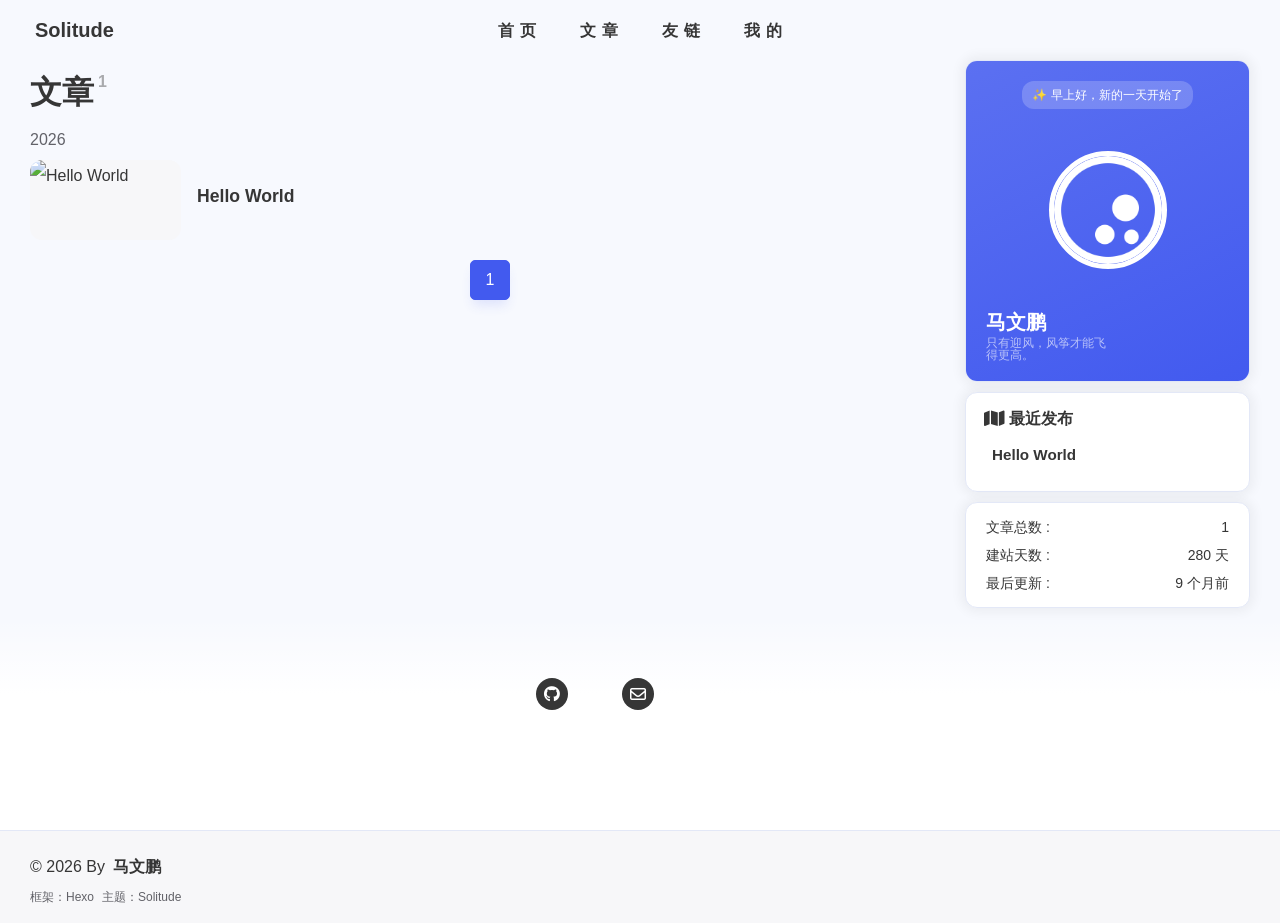
==== commit 9ad861da: "Site updated: 2026-03-01 21:56:46" ====
--- a/archives/index.html
+++ b/archives/index.html
@@ -146,7 +146,7 @@
     comment: false,
     ai_text: false,
     color: false,
-}</script><meta name="generator" content="Hexo 8.1.1"></head><body id="body"><div id="console"><div class="close-btn" onclick="sco.hideConsole()"><i class="solitude fas fa-xmark"></i></div><div class="console-card-group"><div class="console-card-group-right"><div class="console-card tags" onclick="sco.hideConsole()"><div class="card-content"><div class="author-content-item-tips">标签</div><div class="author-content-item-title">寻找感兴趣的领域</div></div><div class="card-tag-cloud"></div></div><div class="console-card history" onclick="sco.hideConsole()"><ul class="card-archive-list"><li class="item"><a href="/archives/2026/03/"><span class="date">2026/03</span><div class="count-group"><span class="count">1</span><span class="unit">篇</span></div></a></li><li class="item"><a href="/archives/"><span class="date">全部文章</span><div class="count-group"><span class="count">1</span><span class="unit">篇</span></div></a></li></ul></div></div></div><div class="button-group"><div class="console-btn-item"><span class="darkmode_switchbutton" onclick="sco.switchDarkMode()" title="昼夜切换"><i class="solitude fas fa-circle-half-stroke"></i></span></div><div class="console-btn-item" id="consoleHideAside"><span class="asideSwitch" onclick="sco.switchHideAside()" title="边栏显示控制"><i class="solitude fas fa-arrows-left-right-to-line"></i></span></div></div><div class="console-mask" onclick="sco.hideConsole()"></div></div><div id="sidebar" style="zoom: 1;"><div id="menu-mask" style="display: none;"></div><div id="sidebar-menus"><div class="site-data"><div class="data-item is-center"><div class="data-item-link"><a href="/archives/"><div class="headline">文章</div><div class="length-num">1</div></a></div></div><div class="data-item is-center"><div class="data-item-link"><a href="/categories/"><div class="headline">分类</div><div class="length-num">0</div></a></div></div><div class="data-item is-center"><div class="data-item-link"><a href="/tags/"><div class="headline">标签</div><div class="length-num">0</div></a></div></div></div><span class="sidebar-menu-item-title">功能</span><div class="sidebar-menu-item"><span class="darkmode_switchbutton menu-child" onclick="sco.switchDarkMode()"><i class="solitude fas fa-circle-half-stroke"></i><span>显示模式</span></span></div><div class="menus_items"><div class="menus_item"><a class="site-page" href="/"><span>首页</span></a></div><div class="menus_item"><a class="site-page" href="javascript:void(0);"><span>文章</span></a><ul class="menus_item_child"><li><a class="site-page child" href="/archives/"><i class="solitude  fas fa-folder-closed"></i><span>归档</span></a></li><li><a class="site-page child" href="/categories/"><i class="solitude  fas fa-clone"></i><span>分类</span></a></li><li><a class="site-page child" href="/tags/"><i class="solitude  fas fa-tags"></i><span>标签</span></a></li></ul></div><div class="menus_item"><a class="site-page" href="javascript:void(0);"><span>我的</span></a><ul class="menus_item_child"><li><a class="site-page child" href="/about/"><i class="solitude  fas fa-user"></i><span>关于</span></a></li></ul></div></div><span class="sidebar-menu-item-title">标签</span><div class="card-tags"><div class="card-tag-cloud"></div></div></div></div><div class="page" id="body-wrap"><header class="not-top-img" id="page-header"><nav class="show" id="nav"><div id="nav-group"><div id="blog_name"><a href="/" title="返回博客主页" id="site-name"><span class="title">Solitude</span><i class="solitude fas fa-home"></i></a></div><div id="page-name-mask"><div id="page-name"><a id="page-name-text" onclick="sco.toTop()">文章</a></div></div><div id="menus"><div class="menus_items"><div class="menus_item"><a class="site-page" href="/"><span>首页</span></a></div><div class="menus_item"><a class="site-page" href="javascript:void(0);"><span>文章</span></a><ul class="menus_item_child"><li><a class="site-page child" href="/archives/"><i class="solitude  fas fa-folder-closed"></i><span>归档</span></a></li><li><a class="site-page child" href="/categories/"><i class="solitude  fas fa-clone"></i><span>分类</span></a></li><li><a class="site-page child" href="/tags/"><i class="solitude  fas fa-tags"></i><span>标签</span></a></li></ul></div><div class="menus_item"><a class="site-page" href="javascript:void(0);"><span>我的</span></a><ul class="menus_item_child"><li><a class="site-page child" href="/about/"><i class="solitude  fas fa-user"></i><span>关于</span></a></li></ul></div></div></div><div id="nav-left"></div><div id="nav-right"><div class="nav-button" id="nav-totop" onclick="sco.toTop()"><a class="totopbtn"><i class="solitude fas fa-arrow-up"></i><span id="percent">0</span></a></div><div id="toggle-menu"><a class="site-page"><i class="solitude fas fa-bars"></i></a></div></div></div></nav></header><main class="layout" id="content-inner"><div id="archive"><div class="article-sort-title">文章<sup>1</sup></div><div class="article-sort"><div class="article-sort-item year">2026</div><div class="article-sort-item"><a class="article-sort-item-img" href="/2026/03/01/hello-world/" title="Hello World"><img src="/" alt="Hello World"></a><div class="article-sort-item-info"><a class="article-sort-item-title" href="/2026/03/01/hello-world/" title="Hello World" onclick="window.event.cancelBubble=true;">Hello World</a><div class="article-sort-item-tags"></div></div></div></div><nav id="pagination"><div class="pagination"><span class="page-number current">1</span><div class="toPageGroup"><input id="toPageText" oninput="value=value.replace(/[^0-9]/g,'')" maxlength="3" title="跳转到指定页面" onkeyup="if (this.value === '0') this.value = ''"><a id="toPageButton" onclick="sco.toPage()"><i class="solitude fas fa-angles-right"></i></a></div></div></nav></div><div class="aside-content" id="aside-content"><div class="card-widget card-info"><div class="card-content"><div class="card-info-avatar is-center"><div class="top-group"><div class="sayhi" id="sayhi" onclick="sco.changeWittyWord()"></div></div></div><div class="avatar"><img alt="头像" src="/img/logo.png"></div><div class="description"></div><div class="bottom-group"><span class="left"><div class="name">马文鹏</div><div class="desc">只有迎风，风筝才能飞得更高。</div></span><div class="social-icons is-center"></div></div></div></div><div class="sticky_layout"><div class="card-widget card-recent-post"><div class="item-headline"><i class="solitude fas fa-map"></i><span>最近发布</span></div><div class="aside-list"><a class="aside-list-item" href="/2026/03/01/hello-world/" title="Hello World"><div class="content"><span class="title" href="/2026/03/01/hello-world/" title="Hello World">Hello World</span></div></a></div></div><div class="card-widget card-tags card-archives card-webinfo card-allinfo"><div class="webinfo"><div class="webinfo-item"><div class="item-name">文章总数 :</div><div class="item-count">1</div></div><div class="webinfo-item"><div class="item-name">建站天数 :</div><div class="item-count" id="runtimeshow"></div></div><div class="webinfo-item"><div class="item-name">最后更新 :</div><time class="item-count" datetime="2026-03-01T13:37:18.398Z"></time></div></div></div></div></div></main><footer id="footer"><div id="footer_deal"><a class="deal_link" target="_blank" rel="noopener" href="https://github.com/wenpengma" title="Github"><i class="solitude  fab fa-github"></i></a><a class="deal_link" href="/mawenpeng291@gmail.com" title="Mail"><i class="solitude  far fa-envelope"></i></a><div class="nolazyload footer_mini_logo" id="footer_mini_logo" title="返回顶部" onclick="sco.toTop()"><img alt="返回顶部"></div></div><div id="st-footer"></div><div id="footer-bar"><div class="footer-bar-links"><div class="footer-bar-left"><div class="copyright">© 2026 By<a class="footer-bar-link" href="/" title="马文鹏">马文鹏</a></div><div class="beian-group"><a class="footer-bar-link" target="_blank" rel="noopener" href="https://hexo.io/" title="框架：Hexo">框架：Hexo</a><a class="footer-bar-link" target="_blank" rel="noopener" href="https://github.com/everfu/hexo-theme-solitude" title="主题：Solitude">主题：Solitude</a></div></div><div class="footer-bar-right"></div></div></div><div class="comment-barrage needEndHide"></div></footer></div><div><!-- Critical scripts loaded synchronously--><script src="/js/utils.js?v=3.0.21"></script><script src="/js/main.js?v=3.0.21"></script><!-- Non-critical scripts loaded asynchronously--><script async src="/js/third_party/waterfall.min.js?v=3.0.21"></script><script src="https://cdn.jsdelivr.net/npm/pjax@0.2.8/pjax.min.js"></script><!-- Feature-specific scripts loaded asynchronously--><script defer src="/js/tw_cn.js?v=3.0.21"></script><!-- UI enhancement scripts--><script defer src="https://cdn.jsdelivr.net/npm/node-snackbar@0.1.16/dist/snackbar.min.js"></script><!-- Music player scripts--><!-- Cover color processing scripts--><script>window.paceOptions = {
+}</script><meta name="generator" content="Hexo 8.1.1"></head><body id="body"><div id="console"><div class="close-btn" onclick="sco.hideConsole()"><i class="solitude fas fa-xmark"></i></div><div class="console-card-group"><div class="console-card-group-right"><div class="console-card tags" onclick="sco.hideConsole()"><div class="card-content"><div class="author-content-item-tips">标签</div><div class="author-content-item-title">寻找感兴趣的领域</div></div><div class="card-tag-cloud"></div></div><div class="console-card history" onclick="sco.hideConsole()"><ul class="card-archive-list"><li class="item"><a href="/archives/2026/03/"><span class="date">2026/03</span><div class="count-group"><span class="count">1</span><span class="unit">篇</span></div></a></li><li class="item"><a href="/archives/"><span class="date">全部文章</span><div class="count-group"><span class="count">1</span><span class="unit">篇</span></div></a></li></ul></div></div></div><div class="button-group"><div class="console-btn-item"><span class="darkmode_switchbutton" onclick="sco.switchDarkMode()" title="昼夜切换"><i class="solitude fas fa-circle-half-stroke"></i></span></div><div class="console-btn-item" id="consoleHideAside"><span class="asideSwitch" onclick="sco.switchHideAside()" title="边栏显示控制"><i class="solitude fas fa-arrows-left-right-to-line"></i></span></div></div><div class="console-mask" onclick="sco.hideConsole()"></div></div><div id="sidebar" style="zoom: 1;"><div id="menu-mask" style="display: none;"></div><div id="sidebar-menus"><div class="site-data"><div class="data-item is-center"><div class="data-item-link"><a href="/archives/"><div class="headline">文章</div><div class="length-num">1</div></a></div></div><div class="data-item is-center"><div class="data-item-link"><a href="/categories/"><div class="headline">分类</div><div class="length-num">0</div></a></div></div><div class="data-item is-center"><div class="data-item-link"><a href="/tags/"><div class="headline">标签</div><div class="length-num">0</div></a></div></div></div><span class="sidebar-menu-item-title">功能</span><div class="sidebar-menu-item"><span class="darkmode_switchbutton menu-child" onclick="sco.switchDarkMode()"><i class="solitude fas fa-circle-half-stroke"></i><span>显示模式</span></span></div><div class="menus_items"><div class="menus_item"><a class="site-page" href="/"><span>首页</span></a></div><div class="menus_item"><a class="site-page" href="javascript:void(0);"><span>文章</span></a><ul class="menus_item_child"><li><a class="site-page child" href="/archives/"><i class="solitude  fas fa-folder-closed"></i><span>归档</span></a></li><li><a class="site-page child" href="/categories/"><i class="solitude  fas fa-clone"></i><span>分类</span></a></li><li><a class="site-page child" href="/tags/"><i class="solitude  fas fa-tags"></i><span>标签</span></a></li></ul></div><div class="menus_item"><a class="site-page" href="javascript:void(0);"><span>友链</span></a><ul class="menus_item_child"><li><a class="site-page child" href="/links/"><i class="solitude  fas fa-user-group"></i><span>友情链接</span></a></li></ul></div><div class="menus_item"><a class="site-page" href="javascript:void(0);"><span>我的</span></a><ul class="menus_item_child"><li><a class="site-page child" href="/about/"><i class="solitude  fas fa-user"></i><span>关于</span></a></li></ul></div></div><span class="sidebar-menu-item-title">标签</span><div class="card-tags"><div class="card-tag-cloud"></div></div></div></div><div class="page" id="body-wrap"><header class="not-top-img" id="page-header"><nav class="show" id="nav"><div id="nav-group"><div id="blog_name"><a href="/" title="返回博客主页" id="site-name"><span class="title">Solitude</span><i class="solitude fas fa-home"></i></a></div><div id="page-name-mask"><div id="page-name"><a id="page-name-text" onclick="sco.toTop()">文章</a></div></div><div id="menus"><div class="menus_items"><div class="menus_item"><a class="site-page" href="/"><span>首页</span></a></div><div class="menus_item"><a class="site-page" href="javascript:void(0);"><span>文章</span></a><ul class="menus_item_child"><li><a class="site-page child" href="/archives/"><i class="solitude  fas fa-folder-closed"></i><span>归档</span></a></li><li><a class="site-page child" href="/categories/"><i class="solitude  fas fa-clone"></i><span>分类</span></a></li><li><a class="site-page child" href="/tags/"><i class="solitude  fas fa-tags"></i><span>标签</span></a></li></ul></div><div class="menus_item"><a class="site-page" href="javascript:void(0);"><span>友链</span></a><ul class="menus_item_child"><li><a class="site-page child" href="/links/"><i class="solitude  fas fa-user-group"></i><span>友情链接</span></a></li></ul></div><div class="menus_item"><a class="site-page" href="javascript:void(0);"><span>我的</span></a><ul class="menus_item_child"><li><a class="site-page child" href="/about/"><i class="solitude  fas fa-user"></i><span>关于</span></a></li></ul></div></div></div><div id="nav-left"></div><div id="nav-right"><div class="nav-button" id="nav-totop" onclick="sco.toTop()"><a class="totopbtn"><i class="solitude fas fa-arrow-up"></i><span id="percent">0</span></a></div><div id="toggle-menu"><a class="site-page"><i class="solitude fas fa-bars"></i></a></div></div></div></nav></header><main class="layout" id="content-inner"><div id="archive"><div class="article-sort-title">文章<sup>1</sup></div><div class="article-sort"><div class="article-sort-item year">2026</div><div class="article-sort-item"><a class="article-sort-item-img" href="/2026/03/01/hello-world/" title="Hello World"><img src="/" alt="Hello World"></a><div class="article-sort-item-info"><a class="article-sort-item-title" href="/2026/03/01/hello-world/" title="Hello World" onclick="window.event.cancelBubble=true;">Hello World</a><div class="article-sort-item-tags"></div></div></div></div><nav id="pagination"><div class="pagination"><span class="page-number current">1</span><div class="toPageGroup"><input id="toPageText" oninput="value=value.replace(/[^0-9]/g,'')" maxlength="3" title="跳转到指定页面" onkeyup="if (this.value === '0') this.value = ''"><a id="toPageButton" onclick="sco.toPage()"><i class="solitude fas fa-angles-right"></i></a></div></div></nav></div><div class="aside-content" id="aside-content"><div class="card-widget card-info"><div class="card-content"><div class="card-info-avatar is-center"><div class="top-group"><div class="sayhi" id="sayhi" onclick="sco.changeWittyWord()"></div></div></div><div class="avatar"><img alt="头像" src="/img/logo.png"></div><div class="description"></div><div class="bottom-group"><span class="left"><div class="name">马文鹏</div><div class="desc">只有迎风，风筝才能飞得更高。</div></span><div class="social-icons is-center"></div></div></div></div><div class="sticky_layout"><div class="card-widget card-recent-post"><div class="item-headline"><i class="solitude fas fa-map"></i><span>最近发布</span></div><div class="aside-list"><a class="aside-list-item" href="/2026/03/01/hello-world/" title="Hello World"><div class="content"><span class="title" href="/2026/03/01/hello-world/" title="Hello World">Hello World</span></div></a></div></div><div class="card-widget card-tags card-archives card-webinfo card-allinfo"><div class="webinfo"><div class="webinfo-item"><div class="item-name">文章总数 :</div><div class="item-count">1</div></div><div class="webinfo-item"><div class="item-name">建站天数 :</div><div class="item-count" id="runtimeshow"></div></div><div class="webinfo-item"><div class="item-name">最后更新 :</div><time class="item-count" datetime="2026-03-01T13:56:42.159Z"></time></div></div></div></div></div></main><footer id="footer"><div id="footer_deal"><a class="deal_link" target="_blank" rel="noopener" href="https://github.com/wenpengma" title="Github"><i class="solitude  fab fa-github"></i></a><a class="deal_link" href="/mawenpeng291@gmail.com" title="Mail"><i class="solitude  far fa-envelope"></i></a><div class="nolazyload footer_mini_logo" id="footer_mini_logo" title="返回顶部" onclick="sco.toTop()"><img alt="返回顶部"></div></div><div id="st-footer"></div><div id="footer-bar"><div class="footer-bar-links"><div class="footer-bar-left"><div class="copyright">© 2026 By<a class="footer-bar-link" href="/" title="马文鹏">马文鹏</a></div><div class="beian-group"><a class="footer-bar-link" target="_blank" rel="noopener" href="https://hexo.io/" title="框架：Hexo">框架：Hexo</a><a class="footer-bar-link" target="_blank" rel="noopener" href="https://github.com/everfu/hexo-theme-solitude" title="主题：Solitude">主题：Solitude</a></div></div><div class="footer-bar-right"></div></div></div><div class="comment-barrage needEndHide"></div></footer></div><div><!-- Critical scripts loaded synchronously--><script src="/js/utils.js?v=3.0.21"></script><script src="/js/main.js?v=3.0.21"></script><!-- Non-critical scripts loaded asynchronously--><script async src="/js/third_party/waterfall.min.js?v=3.0.21"></script><script src="https://cdn.jsdelivr.net/npm/pjax@0.2.8/pjax.min.js"></script><!-- Feature-specific scripts loaded asynchronously--><script defer src="/js/tw_cn.js?v=3.0.21"></script><!-- UI enhancement scripts--><script defer src="https://cdn.jsdelivr.net/npm/node-snackbar@0.1.16/dist/snackbar.min.js"></script><!-- Music player scripts--><!-- Cover color processing scripts--><script>window.paceOptions = {
   restartOnPushState: false
 }
 
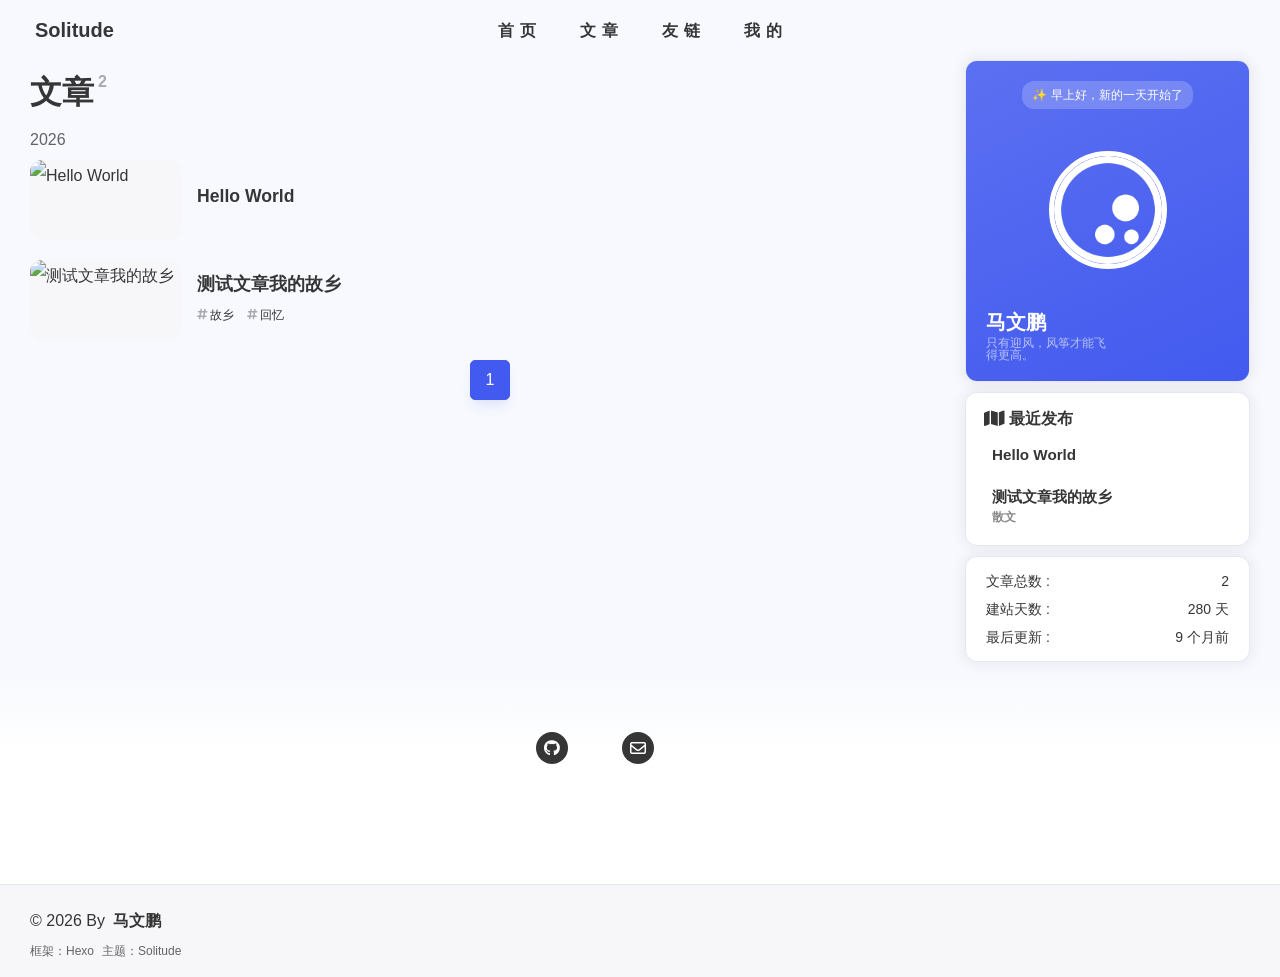
==== commit 73b54d63: "Site updated: 2026-03-01 22:34:27" ====
--- a/archives/index.html
+++ b/archives/index.html
@@ -146,7 +146,7 @@
     comment: false,
     ai_text: false,
     color: false,
-}</script><meta name="generator" content="Hexo 8.1.1"></head><body id="body"><div id="console"><div class="close-btn" onclick="sco.hideConsole()"><i class="solitude fas fa-xmark"></i></div><div class="console-card-group"><div class="console-card-group-right"><div class="console-card tags" onclick="sco.hideConsole()"><div class="card-content"><div class="author-content-item-tips">标签</div><div class="author-content-item-title">寻找感兴趣的领域</div></div><div class="card-tag-cloud"></div></div><div class="console-card history" onclick="sco.hideConsole()"><ul class="card-archive-list"><li class="item"><a href="/archives/2026/03/"><span class="date">2026/03</span><div class="count-group"><span class="count">1</span><span class="unit">篇</span></div></a></li><li class="item"><a href="/archives/"><span class="date">全部文章</span><div class="count-group"><span class="count">1</span><span class="unit">篇</span></div></a></li></ul></div></div></div><div class="button-group"><div class="console-btn-item"><span class="darkmode_switchbutton" onclick="sco.switchDarkMode()" title="昼夜切换"><i class="solitude fas fa-circle-half-stroke"></i></span></div><div class="console-btn-item" id="consoleHideAside"><span class="asideSwitch" onclick="sco.switchHideAside()" title="边栏显示控制"><i class="solitude fas fa-arrows-left-right-to-line"></i></span></div></div><div class="console-mask" onclick="sco.hideConsole()"></div></div><div id="sidebar" style="zoom: 1;"><div id="menu-mask" style="display: none;"></div><div id="sidebar-menus"><div class="site-data"><div class="data-item is-center"><div class="data-item-link"><a href="/archives/"><div class="headline">文章</div><div class="length-num">1</div></a></div></div><div class="data-item is-center"><div class="data-item-link"><a href="/categories/"><div class="headline">分类</div><div class="length-num">0</div></a></div></div><div class="data-item is-center"><div class="data-item-link"><a href="/tags/"><div class="headline">标签</div><div class="length-num">0</div></a></div></div></div><span class="sidebar-menu-item-title">功能</span><div class="sidebar-menu-item"><span class="darkmode_switchbutton menu-child" onclick="sco.switchDarkMode()"><i class="solitude fas fa-circle-half-stroke"></i><span>显示模式</span></span></div><div class="menus_items"><div class="menus_item"><a class="site-page" href="/"><span>首页</span></a></div><div class="menus_item"><a class="site-page" href="javascript:void(0);"><span>文章</span></a><ul class="menus_item_child"><li><a class="site-page child" href="/archives/"><i class="solitude  fas fa-folder-closed"></i><span>归档</span></a></li><li><a class="site-page child" href="/categories/"><i class="solitude  fas fa-clone"></i><span>分类</span></a></li><li><a class="site-page child" href="/tags/"><i class="solitude  fas fa-tags"></i><span>标签</span></a></li></ul></div><div class="menus_item"><a class="site-page" href="javascript:void(0);"><span>友链</span></a><ul class="menus_item_child"><li><a class="site-page child" href="/links/"><i class="solitude  fas fa-user-group"></i><span>友情链接</span></a></li></ul></div><div class="menus_item"><a class="site-page" href="javascript:void(0);"><span>我的</span></a><ul class="menus_item_child"><li><a class="site-page child" href="/about/"><i class="solitude  fas fa-user"></i><span>关于</span></a></li></ul></div></div><span class="sidebar-menu-item-title">标签</span><div class="card-tags"><div class="card-tag-cloud"></div></div></div></div><div class="page" id="body-wrap"><header class="not-top-img" id="page-header"><nav class="show" id="nav"><div id="nav-group"><div id="blog_name"><a href="/" title="返回博客主页" id="site-name"><span class="title">Solitude</span><i class="solitude fas fa-home"></i></a></div><div id="page-name-mask"><div id="page-name"><a id="page-name-text" onclick="sco.toTop()">文章</a></div></div><div id="menus"><div class="menus_items"><div class="menus_item"><a class="site-page" href="/"><span>首页</span></a></div><div class="menus_item"><a class="site-page" href="javascript:void(0);"><span>文章</span></a><ul class="menus_item_child"><li><a class="site-page child" href="/archives/"><i class="solitude  fas fa-folder-closed"></i><span>归档</span></a></li><li><a class="site-page child" href="/categories/"><i class="solitude  fas fa-clone"></i><span>分类</span></a></li><li><a class="site-page child" href="/tags/"><i class="solitude  fas fa-tags"></i><span>标签</span></a></li></ul></div><div class="menus_item"><a class="site-page" href="javascript:void(0);"><span>友链</span></a><ul class="menus_item_child"><li><a class="site-page child" href="/links/"><i class="solitude  fas fa-user-group"></i><span>友情链接</span></a></li></ul></div><div class="menus_item"><a class="site-page" href="javascript:void(0);"><span>我的</span></a><ul class="menus_item_child"><li><a class="site-page child" href="/about/"><i class="solitude  fas fa-user"></i><span>关于</span></a></li></ul></div></div></div><div id="nav-left"></div><div id="nav-right"><div class="nav-button" id="nav-totop" onclick="sco.toTop()"><a class="totopbtn"><i class="solitude fas fa-arrow-up"></i><span id="percent">0</span></a></div><div id="toggle-menu"><a class="site-page"><i class="solitude fas fa-bars"></i></a></div></div></div></nav></header><main class="layout" id="content-inner"><div id="archive"><div class="article-sort-title">文章<sup>1</sup></div><div class="article-sort"><div class="article-sort-item year">2026</div><div class="article-sort-item"><a class="article-sort-item-img" href="/2026/03/01/hello-world/" title="Hello World"><img src="/" alt="Hello World"></a><div class="article-sort-item-info"><a class="article-sort-item-title" href="/2026/03/01/hello-world/" title="Hello World" onclick="window.event.cancelBubble=true;">Hello World</a><div class="article-sort-item-tags"></div></div></div></div><nav id="pagination"><div class="pagination"><span class="page-number current">1</span><div class="toPageGroup"><input id="toPageText" oninput="value=value.replace(/[^0-9]/g,'')" maxlength="3" title="跳转到指定页面" onkeyup="if (this.value === '0') this.value = ''"><a id="toPageButton" onclick="sco.toPage()"><i class="solitude fas fa-angles-right"></i></a></div></div></nav></div><div class="aside-content" id="aside-content"><div class="card-widget card-info"><div class="card-content"><div class="card-info-avatar is-center"><div class="top-group"><div class="sayhi" id="sayhi" onclick="sco.changeWittyWord()"></div></div></div><div class="avatar"><img alt="头像" src="/img/logo.png"></div><div class="description"></div><div class="bottom-group"><span class="left"><div class="name">马文鹏</div><div class="desc">只有迎风，风筝才能飞得更高。</div></span><div class="social-icons is-center"></div></div></div></div><div class="sticky_layout"><div class="card-widget card-recent-post"><div class="item-headline"><i class="solitude fas fa-map"></i><span>最近发布</span></div><div class="aside-list"><a class="aside-list-item" href="/2026/03/01/hello-world/" title="Hello World"><div class="content"><span class="title" href="/2026/03/01/hello-world/" title="Hello World">Hello World</span></div></a></div></div><div class="card-widget card-tags card-archives card-webinfo card-allinfo"><div class="webinfo"><div class="webinfo-item"><div class="item-name">文章总数 :</div><div class="item-count">1</div></div><div class="webinfo-item"><div class="item-name">建站天数 :</div><div class="item-count" id="runtimeshow"></div></div><div class="webinfo-item"><div class="item-name">最后更新 :</div><time class="item-count" datetime="2026-03-01T13:56:42.159Z"></time></div></div></div></div></div></main><footer id="footer"><div id="footer_deal"><a class="deal_link" target="_blank" rel="noopener" href="https://github.com/wenpengma" title="Github"><i class="solitude  fab fa-github"></i></a><a class="deal_link" href="/mawenpeng291@gmail.com" title="Mail"><i class="solitude  far fa-envelope"></i></a><div class="nolazyload footer_mini_logo" id="footer_mini_logo" title="返回顶部" onclick="sco.toTop()"><img alt="返回顶部"></div></div><div id="st-footer"></div><div id="footer-bar"><div class="footer-bar-links"><div class="footer-bar-left"><div class="copyright">© 2026 By<a class="footer-bar-link" href="/" title="马文鹏">马文鹏</a></div><div class="beian-group"><a class="footer-bar-link" target="_blank" rel="noopener" href="https://hexo.io/" title="框架：Hexo">框架：Hexo</a><a class="footer-bar-link" target="_blank" rel="noopener" href="https://github.com/everfu/hexo-theme-solitude" title="主题：Solitude">主题：Solitude</a></div></div><div class="footer-bar-right"></div></div></div><div class="comment-barrage needEndHide"></div></footer></div><div><!-- Critical scripts loaded synchronously--><script src="/js/utils.js?v=3.0.21"></script><script src="/js/main.js?v=3.0.21"></script><!-- Non-critical scripts loaded asynchronously--><script async src="/js/third_party/waterfall.min.js?v=3.0.21"></script><script src="https://cdn.jsdelivr.net/npm/pjax@0.2.8/pjax.min.js"></script><!-- Feature-specific scripts loaded asynchronously--><script defer src="/js/tw_cn.js?v=3.0.21"></script><!-- UI enhancement scripts--><script defer src="https://cdn.jsdelivr.net/npm/node-snackbar@0.1.16/dist/snackbar.min.js"></script><!-- Music player scripts--><!-- Cover color processing scripts--><script>window.paceOptions = {
+}</script><meta name="generator" content="Hexo 8.1.1"></head><body id="body"><div id="console"><div class="close-btn" onclick="sco.hideConsole()"><i class="solitude fas fa-xmark"></i></div><div class="console-card-group"><div class="console-card-group-right"><div class="console-card tags" onclick="sco.hideConsole()"><div class="card-content"><div class="author-content-item-tips">标签</div><div class="author-content-item-title">寻找感兴趣的领域</div></div><div class="card-tag-cloud"><a href="/tags/%E6%95%85%E4%B9%A1/">故乡<sup>1</sup></a><a href="/tags/%E5%9B%9E%E5%BF%86/">回忆<sup>1</sup></a></div></div><div class="console-card history" onclick="sco.hideConsole()"><ul class="card-archive-list"><li class="item"><a href="/archives/2026/03/"><span class="date">2026/03</span><div class="count-group"><span class="count">2</span><span class="unit">篇</span></div></a></li><li class="item"><a href="/archives/"><span class="date">全部文章</span><div class="count-group"><span class="count">2</span><span class="unit">篇</span></div></a></li></ul></div></div></div><div class="button-group"><div class="console-btn-item"><span class="darkmode_switchbutton" onclick="sco.switchDarkMode()" title="昼夜切换"><i class="solitude fas fa-circle-half-stroke"></i></span></div><div class="console-btn-item" id="consoleHideAside"><span class="asideSwitch" onclick="sco.switchHideAside()" title="边栏显示控制"><i class="solitude fas fa-arrows-left-right-to-line"></i></span></div></div><div class="console-mask" onclick="sco.hideConsole()"></div></div><div id="sidebar" style="zoom: 1;"><div id="menu-mask" style="display: none;"></div><div id="sidebar-menus"><div class="site-data"><div class="data-item is-center"><div class="data-item-link"><a href="/archives/"><div class="headline">文章</div><div class="length-num">2</div></a></div></div><div class="data-item is-center"><div class="data-item-link"><a href="/categories/"><div class="headline">分类</div><div class="length-num">1</div></a></div></div><div class="data-item is-center"><div class="data-item-link"><a href="/tags/"><div class="headline">标签</div><div class="length-num">2</div></a></div></div></div><span class="sidebar-menu-item-title">功能</span><div class="sidebar-menu-item"><span class="darkmode_switchbutton menu-child" onclick="sco.switchDarkMode()"><i class="solitude fas fa-circle-half-stroke"></i><span>显示模式</span></span></div><div class="menus_items"><div class="menus_item"><a class="site-page" href="/"><span>首页</span></a></div><div class="menus_item"><a class="site-page" href="javascript:void(0);"><span>文章</span></a><ul class="menus_item_child"><li><a class="site-page child" href="/archives/"><i class="solitude  fas fa-folder-closed"></i><span>归档</span></a></li><li><a class="site-page child" href="/categories/"><i class="solitude  fas fa-clone"></i><span>分类</span></a></li><li><a class="site-page child" href="/tags/"><i class="solitude  fas fa-tags"></i><span>标签</span></a></li></ul></div><div class="menus_item"><a class="site-page" href="javascript:void(0);"><span>友链</span></a><ul class="menus_item_child"><li><a class="site-page child" href="/links/"><i class="solitude  fas fa-user-group"></i><span>友情链接</span></a></li></ul></div><div class="menus_item"><a class="site-page" href="javascript:void(0);"><span>我的</span></a><ul class="menus_item_child"><li><a class="site-page child" href="/about/"><i class="solitude  fas fa-user"></i><span>关于</span></a></li></ul></div></div><span class="sidebar-menu-item-title">标签</span><div class="card-tags"><div class="card-tag-cloud"><a href="/tags/%E6%95%85%E4%B9%A1/">故乡<sup>1</sup></a><a href="/tags/%E5%9B%9E%E5%BF%86/">回忆<sup>1</sup></a></div></div></div></div><div class="page" id="body-wrap"><header class="not-top-img" id="page-header"><nav class="show" id="nav"><div id="nav-group"><div id="blog_name"><a href="/" title="返回博客主页" id="site-name"><span class="title">Solitude</span><i class="solitude fas fa-home"></i></a></div><div id="page-name-mask"><div id="page-name"><a id="page-name-text" onclick="sco.toTop()">文章</a></div></div><div id="menus"><div class="menus_items"><div class="menus_item"><a class="site-page" href="/"><span>首页</span></a></div><div class="menus_item"><a class="site-page" href="javascript:void(0);"><span>文章</span></a><ul class="menus_item_child"><li><a class="site-page child" href="/archives/"><i class="solitude  fas fa-folder-closed"></i><span>归档</span></a></li><li><a class="site-page child" href="/categories/"><i class="solitude  fas fa-clone"></i><span>分类</span></a></li><li><a class="site-page child" href="/tags/"><i class="solitude  fas fa-tags"></i><span>标签</span></a></li></ul></div><div class="menus_item"><a class="site-page" href="javascript:void(0);"><span>友链</span></a><ul class="menus_item_child"><li><a class="site-page child" href="/links/"><i class="solitude  fas fa-user-group"></i><span>友情链接</span></a></li></ul></div><div class="menus_item"><a class="site-page" href="javascript:void(0);"><span>我的</span></a><ul class="menus_item_child"><li><a class="site-page child" href="/about/"><i class="solitude  fas fa-user"></i><span>关于</span></a></li></ul></div></div></div><div id="nav-left"></div><div id="nav-right"><div class="nav-button" id="nav-totop" onclick="sco.toTop()"><a class="totopbtn"><i class="solitude fas fa-arrow-up"></i><span id="percent">0</span></a></div><div id="toggle-menu"><a class="site-page"><i class="solitude fas fa-bars"></i></a></div></div></div></nav></header><main class="layout" id="content-inner"><div id="archive"><div class="article-sort-title">文章<sup>2</sup></div><div class="article-sort"><div class="article-sort-item year">2026</div><div class="article-sort-item"><a class="article-sort-item-img" href="/2026/03/01/hello-world/" title="Hello World"><img src="/" alt="Hello World"></a><div class="article-sort-item-info"><a class="article-sort-item-title" href="/2026/03/01/hello-world/" title="Hello World" onclick="window.event.cancelBubble=true;">Hello World</a><div class="article-sort-item-tags"></div></div></div><div class="article-sort-item"><a class="article-sort-item-img" href="/2026/03/01/%E6%88%91%E7%9A%84%E6%95%85%E4%B9%A1%E6%B5%8B%E8%AF%95%E6%96%87%E7%AB%A0/" title="测试文章我的故乡"><img src="/" alt="测试文章我的故乡"></a><div class="article-sort-item-info"><a class="article-sort-item-title" href="/2026/03/01/%E6%88%91%E7%9A%84%E6%95%85%E4%B9%A1%E6%B5%8B%E8%AF%95%E6%96%87%E7%AB%A0/" title="测试文章我的故乡" onclick="window.event.cancelBubble=true;">测试文章我的故乡</a><div class="article-sort-item-tags"><a class="article-meta__tags" href="/tags/%E6%95%85%E4%B9%A1/" onclick="window.event.cancelBubble=true;"><span class="tags-punctuation"><i class="solitude fas fa-hashtag"></i>故乡</span></a><a class="article-meta__tags" href="/tags/%E5%9B%9E%E5%BF%86/" onclick="window.event.cancelBubble=true;"><span class="tags-punctuation"><i class="solitude fas fa-hashtag"></i>回忆</span></a></div></div></div></div><nav id="pagination"><div class="pagination"><span class="page-number current">1</span><div class="toPageGroup"><input id="toPageText" oninput="value=value.replace(/[^0-9]/g,'')" maxlength="3" title="跳转到指定页面" onkeyup="if (this.value === '0') this.value = ''"><a id="toPageButton" onclick="sco.toPage()"><i class="solitude fas fa-angles-right"></i></a></div></div></nav></div><div class="aside-content" id="aside-content"><div class="card-widget card-info"><div class="card-content"><div class="card-info-avatar is-center"><div class="top-group"><div class="sayhi" id="sayhi" onclick="sco.changeWittyWord()"></div></div></div><div class="avatar"><img alt="头像" src="/img/logo.png"></div><div class="description"></div><div class="bottom-group"><span class="left"><div class="name">马文鹏</div><div class="desc">只有迎风，风筝才能飞得更高。</div></span><div class="social-icons is-center"></div></div></div></div><div class="sticky_layout"><div class="card-widget card-recent-post"><div class="item-headline"><i class="solitude fas fa-map"></i><span>最近发布</span></div><div class="aside-list"><a class="aside-list-item" href="/2026/03/01/hello-world/" title="Hello World"><div class="content"><span class="title" href="/2026/03/01/hello-world/" title="Hello World">Hello World</span></div></a><a class="aside-list-item" href="/2026/03/01/%E6%88%91%E7%9A%84%E6%95%85%E4%B9%A1%E6%B5%8B%E8%AF%95%E6%96%87%E7%AB%A0/" title="测试文章我的故乡"><div class="content"><span class="title" href="/2026/03/01/%E6%88%91%E7%9A%84%E6%95%85%E4%B9%A1%E6%B5%8B%E8%AF%95%E6%96%87%E7%AB%A0/" title="测试文章我的故乡">测试文章我的故乡</span><span class="categories" href="/2026/03/01/%E6%88%91%E7%9A%84%E6%95%85%E4%B9%A1%E6%B5%8B%E8%AF%95%E6%96%87%E7%AB%A0/">散文</span></div></a></div></div><div class="card-widget card-tags card-archives card-webinfo card-allinfo"><div class="webinfo"><div class="webinfo-item"><div class="item-name">文章总数 :</div><div class="item-count">2</div></div><div class="webinfo-item"><div class="item-name">建站天数 :</div><div class="item-count" id="runtimeshow"></div></div><div class="webinfo-item"><div class="item-name">最后更新 :</div><time class="item-count" datetime="2026-03-01T14:34:24.428Z"></time></div></div></div></div></div></main><footer id="footer"><div id="footer_deal"><a class="deal_link" target="_blank" rel="noopener" href="https://github.com/wenpengma" title="Github"><i class="solitude  fab fa-github"></i></a><a class="deal_link" href="/mawenpeng291@gmail.com" title="Mail"><i class="solitude  far fa-envelope"></i></a><div class="nolazyload footer_mini_logo" id="footer_mini_logo" title="返回顶部" onclick="sco.toTop()"><img alt="返回顶部"></div></div><div id="st-footer"></div><div id="footer-bar"><div class="footer-bar-links"><div class="footer-bar-left"><div class="copyright">© 2026 By<a class="footer-bar-link" href="/" title="马文鹏">马文鹏</a></div><div class="beian-group"><a class="footer-bar-link" target="_blank" rel="noopener" href="https://hexo.io/" title="框架：Hexo">框架：Hexo</a><a class="footer-bar-link" target="_blank" rel="noopener" href="https://github.com/everfu/hexo-theme-solitude" title="主题：Solitude">主题：Solitude</a></div></div><div class="footer-bar-right"></div></div></div><div class="comment-barrage needEndHide"></div></footer></div><div><!-- Critical scripts loaded synchronously--><script src="/js/utils.js?v=3.0.21"></script><script src="/js/main.js?v=3.0.21"></script><!-- Non-critical scripts loaded asynchronously--><script async src="/js/third_party/waterfall.min.js?v=3.0.21"></script><script src="https://cdn.jsdelivr.net/npm/pjax@0.2.8/pjax.min.js"></script><!-- Feature-specific scripts loaded asynchronously--><script defer src="/js/tw_cn.js?v=3.0.21"></script><!-- UI enhancement scripts--><script defer src="https://cdn.jsdelivr.net/npm/node-snackbar@0.1.16/dist/snackbar.min.js"></script><!-- Music player scripts--><!-- Cover color processing scripts--><script>window.paceOptions = {
   restartOnPushState: false
 }
 
@@ -210,7 +210,7 @@
     initPjax();
 }</script><!-- google adsense--></body></html>
         <script>
-            const posts = ["2026/03/01/hello-world/"];
+            const posts = ["2026/03/01/hello-world/","2026/03/01/我的故乡测试文章/"];
             function toRandomPost() {
                 const randomPost = posts[Math.floor(Math.random() * posts.length)];
                 pjax.loadUrl(GLOBAL_CONFIG.root + randomPost);
